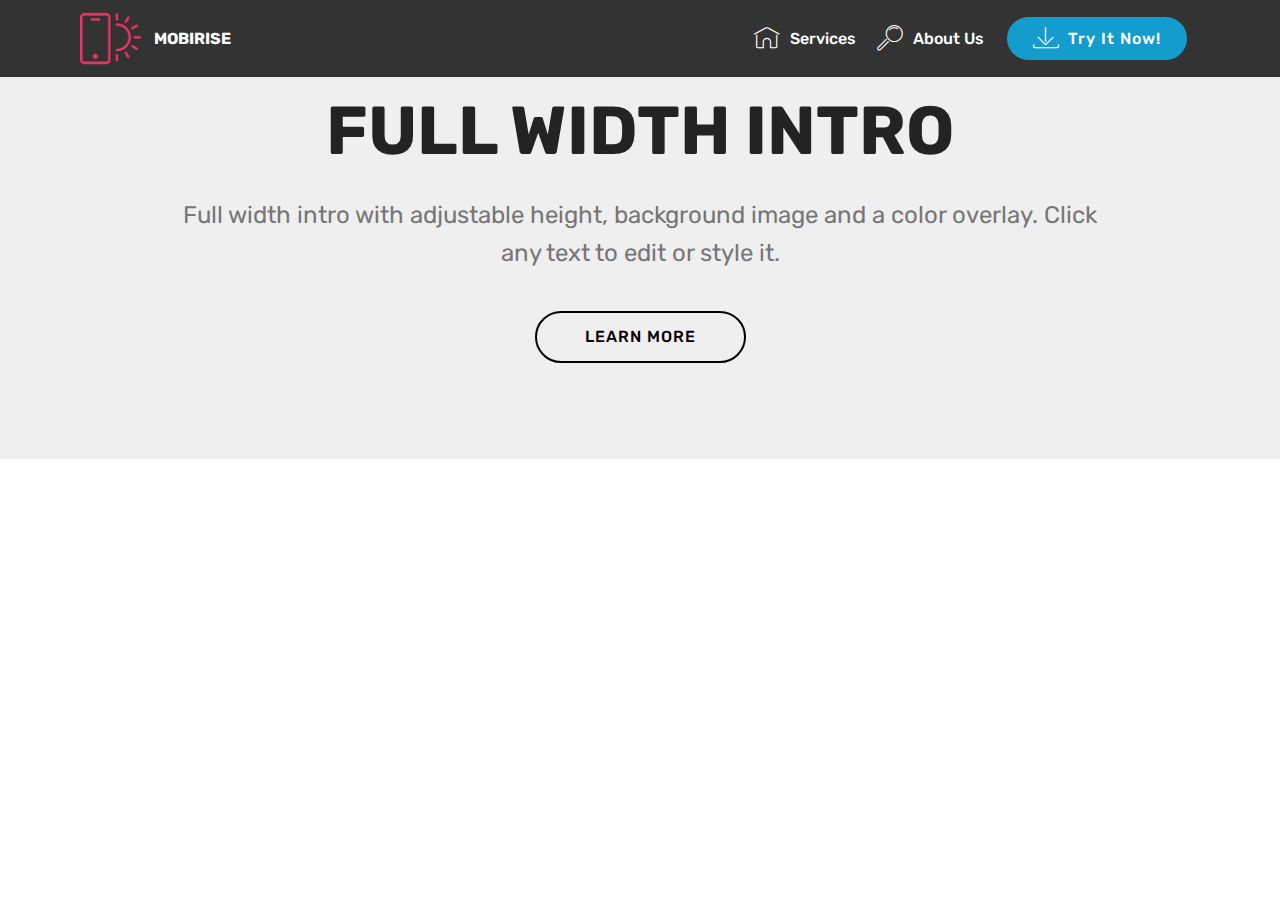
==== page1.html @ 6ab180fe "create github pages" ====
<!DOCTYPE html>
<html  >
<head>
  <!-- Site made with Mobirise Website Builder v4.12.3, https://mobirise.com -->
  <meta charset="UTF-8">
  <meta http-equiv="X-UA-Compatible" content="IE=edge">
  <meta name="generator" content="Mobirise v4.12.3, mobirise.com">
  <meta name="viewport" content="width=device-width, initial-scale=1, minimum-scale=1">
  <link rel="shortcut icon" href="assets/images/logo2.png" type="image/x-icon">
  <meta name="description" content="Website Creator Description">
  
  
  <title>Services</title>
  <link rel="stylesheet" href="assets/web/assets/mobirise-icons/mobirise-icons.css">
  <link rel="stylesheet" href="assets/bootstrap/css/bootstrap.min.css">
  <link rel="stylesheet" href="assets/bootstrap/css/bootstrap-grid.min.css">
  <link rel="stylesheet" href="assets/bootstrap/css/bootstrap-reboot.min.css">
  <link rel="stylesheet" href="assets/tether/tether.min.css">
  <link rel="stylesheet" href="assets/dropdown/css/style.css">
  <link rel="stylesheet" href="assets/theme/css/style.css">
  <link rel="preload" as="style" href="assets/mobirise/css/mbr-additional.css"><link rel="stylesheet" href="assets/mobirise/css/mbr-additional.css" type="text/css">
  
  
  
</head>
<body>
  <section class="menu cid-qTkzRZLJNu" once="menu" id="menu1-3">

    

    <nav class="navbar navbar-expand beta-menu navbar-dropdown align-items-center navbar-fixed-top navbar-toggleable-sm">
        <button class="navbar-toggler navbar-toggler-right" type="button" data-toggle="collapse" data-target="#navbarSupportedContent" aria-controls="navbarSupportedContent" aria-expanded="false" aria-label="Toggle navigation">
            <div class="hamburger">
                <span></span>
                <span></span>
                <span></span>
                <span></span>
            </div>
        </button>
        <div class="menu-logo">
            <div class="navbar-brand">
                <span class="navbar-logo">
                    <a href="https://mobirise.com">
                         <img src="assets/images/logo2.png" alt="Mobirise" style="height: 3.8rem;">
                    </a>
                </span>
                <span class="navbar-caption-wrap"><a class="navbar-caption text-white display-4" href="index.html">
                        MOBIRISE
                    </a></span>
            </div>
        </div>
        <div class="collapse navbar-collapse" id="navbarSupportedContent">
            <ul class="navbar-nav nav-dropdown" data-app-modern-menu="true"><li class="nav-item">
                    <a class="nav-link link text-white display-4" href="page1.html">
                        <span class="mbri-home mbr-iconfont mbr-iconfont-btn"></span>
                        Services
                    </a>
                </li>
                <li class="nav-item">
                    <a class="nav-link link text-white display-4" href="page2.html">
                        <span class="mbri-search mbr-iconfont mbr-iconfont-btn"></span>
                        About Us
                    </a>
                </li></ul>
            <div class="navbar-buttons mbr-section-btn">
                <a class="btn btn-sm btn-primary display-4" href="https://mobirise.com">
                    <span class="mbri-save mbr-iconfont mbr-iconfont-btn "></span>
                    Try It Now!
                </a>
            </div>
        </div>
    </nav>
</section>

<section class="engine"><a href="https://mobirise.info/w">html5 templates</a></section><section class="header1 cid-s0Cuy12RrV" id="header16-5">

    

    

    <div class="container">
        <div class="row justify-content-md-center">
            <div class="col-md-10 align-center">
                <h1 class="mbr-section-title mbr-bold pb-3 mbr-fonts-style display-1">
                    FULL WIDTH INTRO
                </h1>
                
                <p class="mbr-text pb-3 mbr-fonts-style display-5">
                    Full width intro with adjustable height, background image and a color overlay. Click any text to edit or style it.
                </p>
                <div class="mbr-section-btn"><a class="btn btn-md btn-black-outline display-4" href="https://mobirise.co">LEARN MORE</a>
                </div>
            </div>
        </div>
    </div>

</section>


  <script src="assets/web/assets/jquery/jquery.min.js"></script>
  <script src="assets/popper/popper.min.js"></script>
  <script src="assets/bootstrap/js/bootstrap.min.js"></script>
  <script src="assets/tether/tether.min.js"></script>
  <script src="assets/smoothscroll/smooth-scroll.js"></script>
  <script src="assets/dropdown/js/nav-dropdown.js"></script>
  <script src="assets/dropdown/js/navbar-dropdown.js"></script>
  <script src="assets/touchswipe/jquery.touch-swipe.min.js"></script>
  <script src="assets/theme/js/script.js"></script>
  
  
</body>
</html>
---- assets/web/assets/mobirise-icons/mobirise-icons.css ----
@font-face {
  font-family: 'MobiriseIcons';
  src:  url('mobirise-icons.eot?spat4u');
  src:  url('mobirise-icons.eot?spat4u#iefix') format('embedded-opentype'),
    url('mobirise-icons.ttf?spat4u') format('truetype'),
    url('mobirise-icons.woff?spat4u') format('woff'),
    url('mobirise-icons.svg?spat4u#MobiriseIcons') format('svg');
  font-weight: normal;
  font-style: normal;
  font-display: swap;
}

[class^="mbri-"], [class*=" mbri-"] {
  /* use !important to prevent issues with browser extensions that change fonts */
  font-family: MobiriseIcons !important;
  speak: none;
  font-style: normal;
  font-weight: normal;
  font-variant: normal;
  text-transform: none;
  line-height: 1;

  /* Better Font Rendering =========== */
  -webkit-font-smoothing: antialiased;
  -moz-osx-font-smoothing: grayscale;
}

.mbri-add-submenu:before {
  content: "\e900";
}
.mbri-alert:before {
  content: "\e901";
}
.mbri-align-center:before {
  content: "\e902";
}
.mbri-align-justify:before {
  content: "\e903";
}
.mbri-align-left:before {
  content: "\e904";
}
.mbri-align-right:before {
  content: "\e905";
}
.mbri-android:before {
  content: "\e906";
}
.mbri-apple:before {
  content: "\e907";
}
.mbri-arrow-down:before {
  content: "\e908";
}
.mbri-arrow-next:before {
  content: "\e909";
}
.mbri-arrow-prev:before {
  content: "\e90a";
}
.mbri-arrow-up:before {
  content: "\e90b";
}
.mbri-bold:before {
  content: "\e90c";
}
.mbri-bookmark:before {
  content: "\e90d";
}
.mbri-bootstrap:before {
  content: "\e90e";
}
.mbri-briefcase:before {
  content: "\e90f";
}
.mbri-browse:before {
  content: "\e910";
}
.mbri-bulleted-list:before {
  content: "\e911";
}
.mbri-calendar:before {
  content: "\e912";
}
.mbri-camera:before {
  content: "\e913";
}
.mbri-cart-add:before {
  content: "\e914";
}
.mbri-cart-full:before {
  content: "\e915";
}
.mbri-cash:before {
  content: "\e916";
}
.mbri-change-style:before {
  content: "\e917";
}
.mbri-chat:before {
  content: "\e918";
}
.mbri-clock:before {
  content: "\e919";
}
.mbri-close:before {
  content: "\e91a";
}
.mbri-cloud:before {
  content: "\e91b";
}
.mbri-code:before {
  content: "\e91c";
}
.mbri-contact-form:before {
  content: "\e91d";
}
.mbri-credit-card:before {
  content: "\e91e";
}
.mbri-cursor-click:before {
  content: "\e91f";
}
.mbri-cust-feedback:before {
  content: "\e920";
}
.mbri-database:before {
  content: "\e921";
}
.mbri-delivery:before {
  content: "\e922";
}
.mbri-desktop:before {
  content: "\e923";
}
.mbri-devices:before {
  content: "\e924";
}
.mbri-down:before {
  content: "\e925";
}
.mbri-download:before {
  content: "\e989";
}
.mbri-drag-n-drop:before {
  content: "\e927";
}
.mbri-drag-n-drop2:before {
  content: "\e928";
}
.mbri-edit:before {
  content: "\e929";
}
.mbri-edit2:before {
  content: "\e92a";
}
.mbri-error:before {
  content: "\e92b";
}
.mbri-extension:before {
  content: "\e92c";
}
.mbri-features:before {
  content: "\e92d";
}
.mbri-file:before {
  content: "\e92e";
}
.mbri-flag:before {
  content: "\e92f";
}
.mbri-folder:before {
  content: "\e930";
}
.mbri-gift:before {
  content: "\e931";
}
.mbri-github:before {
  content: "\e932";
}
.mbri-globe:before {
  content: "\e933";
}
.mbri-globe-2:before {
  content: "\e934";
}
.mbri-growing-chart:before {
  content: "\e935";
}
.mbri-hearth:before {
  content: "\e936";
}
.mbri-help:before {
  content: "\e937";
}
.mbri-home:before {
  content: "\e938";
}
.mbri-hot-cup:before {
  content: "\e939";
}
.mbri-idea:before {
  content: "\e93a";
}
.mbri-image-gallery:before {
  content: "\e93b";
}
.mbri-image-slider:before {
  content: "\e93c";
}
.mbri-info:before {
  content: "\e93d";
}
.mbri-italic:before {
  content: "\e93e";
}
.mbri-key:before {
  content: "\e93f";
}
.mbri-laptop:before {
  content: "\e940";
}
.mbri-layers:before {
  content: "\e941";
}
.mbri-left-right:before {
  content: "\e942";
}
.mbri-left:before {
  content: "\e943";
}
.mbri-letter:before {
  content: "\e944";
}
.mbri-like:before {
  content: "\e945";
}
.mbri-link:before {
  content: "\e946";
}
.mbri-lock:before {
  content: "\e947";
}
.mbri-login:before {
  content: "\e948";
}
.mbri-logout:before {
  content: "\e949";
}
.mbri-magic-stick:before {
  content: "\e94a";
}
.mbri-map-pin:before {
  content: "\e94b";
}
.mbri-menu:before {
  content: "\e94c";
}
.mbri-mobile:before {
  content: "\e94d";
}
.mbri-mobile2:before {
  content: "\e94e";
}
.mbri-mobirise:before {
  content: "\e94f";
}
.mbri-more-horizontal:before {
  content: "\e950";
}
.mbri-more-vertical:before {
  content: "\e951";
}
.mbri-music:before {
  content: "\e952";
}
.mbri-new-file:before {
  content: "\e953";
}
.mbri-numbered-list:before {
  content: "\e954";
}
.mbri-opened-folder:before {
  content: "\e955";
}
.mbri-pages:before {
  content: "\e956";
}
.mbri-paper-plane:before {
  content: "\e957";
}
.mbri-paperclip:before {
  content: "\e958";
}
.mbri-photo:before {
  content: "\e959";
}
.mbri-photos:before {
  content: "\e95a";
}
.mbri-pin:before {
  content: "\e95b";
}
.mbri-play:before {
  content: "\e95c";
}
.mbri-plus:before {
  content: "\e95d";
}
.mbri-preview:before {
  content: "\e95e";
}
.mbri-print:before {
  content: "\e95f";
}
.mbri-protect:before {
  content: "\e960";
}
.mbri-question:before {
  content: "\e961";
}
.mbri-quote-left:before {
  content: "\e962";
}
.mbri-quote-right:before {
  content: "\e963";
}
.mbri-refresh:before {
  content: "\e964";
}
.mbri-responsive:before {
  content: "\e965";
}
.mbri-right:before {
  content: "\e966";
}
.mbri-rocket:before {
  content: "\e967";
}
.mbri-sad-face:before {
  content: "\e968";
}
.mbri-sale:before {
  content: "\e969";
}
.mbri-save:before {
  content: "\e96a";
}
.mbri-search:before {
  content: "\e96b";
}
.mbri-setting:before {
  content: "\e96c";
}
.mbri-setting2:before {
  content: "\e96d";
}
.mbri-setting3:before {
  content: "\e96e";
}
.mbri-share:before {
  content: "\e96f";
}
.mbri-shopping-bag:before {
  content: "\e970";
}
.mbri-shopping-basket:before {
  content: "\e971";
}
.mbri-shopping-cart:before {
  content: "\e972";
}
.mbri-sites:before {
  content: "\e973";
}
.mbri-smile-face:before {
  content: "\e974";
}
.mbri-speed:before {
  content: "\e975";
}
.mbri-star:before {
  content: "\e976";
}
.mbri-success:before {
  content: "\e977";
}
.mbri-sun:before {
  content: "\e978";
}
.mbri-sun2:before {
  content: "\e979";
}
.mbri-tablet:before {
  content: "\e97a";
}
.mbri-tablet-vertical:before {
  content: "\e97b";
}
.mbri-target:before {
  content: "\e97c";
}
.mbri-timer:before {
  content: "\e97d";
}
.mbri-to-ftp:before {
  content: "\e97e";
}
.mbri-to-local-drive:before {
  content: "\e97f";
}
.mbri-touch-swipe:before {
  content: "\e980";
}
.mbri-touch:before {
  content: "\e981";
}
.mbri-trash:before {
  content: "\e982";
}
.mbri-underline:before {
  content: "\e983";
}
.mbri-unlink:before {
  content: "\e984";
}
.mbri-unlock:before {
  content: "\e985";
}
.mbri-up-down:before {
  content: "\e986";
}
.mbri-up:before {
  content: "\e987";
}
.mbri-update:before {
  content: "\e988";
}
.mbri-upload:before {
 content: "\e926"; 
}
.mbri-user:before {
  content: "\e98a";
}
.mbri-user2:before {
  content: "\e98b";
}
.mbri-users:before {
  content: "\e98c";
}
.mbri-video:before {
  content: "\e98d";
}
.mbri-video-play:before {
  content: "\e98e";
}
.mbri-watch:before {
  content: "\e98f";
}
.mbri-website-theme:before {
  content: "\e990";
}
.mbri-wifi:before {
  content: "\e991";
}
.mbri-windows:before {
  content: "\e992";
}
.mbri-zoom-out:before {
  content: "\e993";
}
.mbri-redo:before {
  content: "\e994";
}
.mbri-undo:before {
  content: "\e995";
}
---- assets/dropdown/css/style.css ----
.navbar-dropdown {
  left: 0;
  padding: 0;
  position: absolute;
  right: 0;
  top: 0;
  transition: all 0.45s ease;
  z-index: 1030;
  background: #282828; }
  .navbar-dropdown .navbar-logo {
    margin-right: 0.8rem;
    transition: margin 0.3s ease-in-out;
    vertical-align: middle; }
    .navbar-dropdown .navbar-logo img {
      height: 3.125rem;
      transition: all 0.3s ease-in-out; }
    .navbar-dropdown .navbar-logo.mbr-iconfont {
      font-size: 3.125rem;
      line-height: 3.125rem; }
  .navbar-dropdown .navbar-caption {
    font-weight: 700;
    white-space: normal;
    vertical-align: -4px;
    line-height: 3.125rem !important; }
    .navbar-dropdown .navbar-caption, .navbar-dropdown .navbar-caption:hover {
      color: inherit;
      text-decoration: none; }
  .navbar-dropdown .mbr-iconfont + .navbar-caption {
    vertical-align: -1px; }
  .navbar-dropdown.navbar-fixed-top {
    position: fixed; }
  .navbar-dropdown .navbar-brand span {
    vertical-align: -4px; }
  .navbar-dropdown.bg-color.transparent {
    background: none; }
  .navbar-dropdown.navbar-short .navbar-brand {
    padding: 0.625rem 0; }
    .navbar-dropdown.navbar-short .navbar-brand span {
      vertical-align: -1px; }
  .navbar-dropdown.navbar-short .navbar-caption {
    line-height: 2.375rem !important;
    vertical-align: -2px; }
  .navbar-dropdown.navbar-short .navbar-logo {
    margin-right: 0.5rem; }
    .navbar-dropdown.navbar-short .navbar-logo img {
      height: 2.375rem; }
    .navbar-dropdown.navbar-short .navbar-logo.mbr-iconfont {
      font-size: 2.375rem;
      line-height: 2.375rem; }
  .navbar-dropdown.navbar-short .mbr-table-cell {
    height: 3.625rem; }
  .navbar-dropdown .navbar-close {
    left: 0.6875rem;
    position: fixed;
    top: 0.75rem;
    z-index: 1000; }
  .navbar-dropdown .hamburger-icon {
    content: "";
    display: inline-block;
    vertical-align: middle;
    width: 16px;
    -webkit-box-shadow: 0 -6px 0 1px #282828,0 0 0 1px #282828,0 6px 0 1px #282828;
    -moz-box-shadow: 0 -6px 0 1px #282828,0 0 0 1px #282828,0 6px 0 1px #282828;
    box-shadow: 0 -6px 0 1px #282828,0 0 0 1px #282828,0 6px 0 1px #282828; }

.dropdown-menu .dropdown-toggle[data-toggle="dropdown-submenu"]::after {
  border-bottom: 0.35em solid transparent;
  border-left: 0.35em solid;
  border-right: 0;
  border-top: 0.35em solid transparent;
  margin-left: 0.3rem; }

.dropdown-menu .dropdown-item:focus {
  outline: 0; }

.nav-dropdown {
  font-size: 0.75rem;
  font-weight: 500;
  height: auto !important; }
  .nav-dropdown .nav-btn {
    padding-left: 1rem; }
  .nav-dropdown .link {
    margin: .667em 1.667em;
    font-weight: 500;
    padding: 0;
    transition: color .2s ease-in-out; }
    .nav-dropdown .link.dropdown-toggle {
      margin-right: 2.583em; }
      .nav-dropdown .link.dropdown-toggle::after {
        margin-left: .25rem;
        border-top: 0.35em solid;
        border-right: 0.35em solid transparent;
        border-left: 0.35em solid transparent;
        border-bottom: 0; }
      .nav-dropdown .link.dropdown-toggle[aria-expanded="true"] {
        margin: 0;
        padding: 0.667em 3.263em  0.667em 1.667em; }
  .nav-dropdown .link::after,
  .nav-dropdown .dropdown-item::after {
    color: inherit; }
  .nav-dropdown .btn {
    font-size: 0.75rem;
    font-weight: 700;
    letter-spacing: 0;
    margin-bottom: 0;
    padding-left: 1.25rem;
    padding-right: 1.25rem; }
  .nav-dropdown .dropdown-menu {
    border-radius: 0;
    border: 0;
    left: 0;
    margin: 0;
    padding-bottom: 1.25rem;
    padding-top: 1.25rem;
    position: relative; }
  .nav-dropdown .dropdown-submenu {
    margin-left: 0.125rem;
    top: 0; }
  .nav-dropdown .dropdown-item {
    font-weight: 500;
    line-height: 2;
    padding: 0.3846em 4.615em 0.3846em 1.5385em;
    position: relative;
    transition: color .2s ease-in-out, background-color .2s ease-in-out; }
    .nav-dropdown .dropdown-item::after {
      margin-top: -0.3077em;
      position: absolute;
      right: 1.1538em;
      top: 50%; }
    .nav-dropdown .dropdown-item:focus, .nav-dropdown .dropdown-item:hover {
      background: none; }

@media (max-width: 767px) {
  .nav-dropdown.navbar-toggleable-sm {
    bottom: 0;
    display: none;
    left: 0;
    overflow-x: hidden;
    position: fixed;
    top: 0;
    transform: translateX(-100%);
    -ms-transform: translateX(-100%);
    -webkit-transform: translateX(-100%);
    width: 18.75rem;
    z-index: 999; } }
.nav-dropdown.navbar-toggleable-xl {
  bottom: 0;
  display: none;
  left: 0;
  overflow-x: hidden;
  position: fixed;
  top: 0;
  transform: translateX(-100%);
  -ms-transform: translateX(-100%);
  -webkit-transform: translateX(-100%);
  width: 18.75rem;
  z-index: 999; }

.nav-dropdown-sm {
  display: block !important;
  overflow-x: hidden;
  overflow: auto;
  padding-top: 3.875rem; }
  .nav-dropdown-sm::after {
    content: "";
    display: block;
    height: 3rem;
    width: 100%; }
  .nav-dropdown-sm.collapse.in ~ .navbar-close {
    display: block !important; }
  .nav-dropdown-sm.collapsing, .nav-dropdown-sm.collapse.in {
    transform: translateX(0);
    -ms-transform: translateX(0);
    -webkit-transform: translateX(0);
    transition: all 0.25s ease-out;
    -webkit-transition: all 0.25s ease-out;
    background: #282828; }
  .nav-dropdown-sm.collapsing[aria-expanded="false"] {
    transform: translateX(-100%);
    -ms-transform: translateX(-100%);
    -webkit-transform: translateX(-100%); }
  .nav-dropdown-sm .nav-item {
    display: block;
    margin-left: 0 !important;
    padding-left: 0; }
  .nav-dropdown-sm .link,
  .nav-dropdown-sm .dropdown-item {
    border-top: 1px dotted rgba(255, 255, 255, 0.1);
    font-size: 0.8125rem;
    line-height: 1.6;
    margin: 0 !important;
    padding: 0.875rem 2.4rem 0.875rem 1.5625rem !important;
    position: relative;
    white-space: normal; }
    .nav-dropdown-sm .link:focus, .nav-dropdown-sm .link:hover,
    .nav-dropdown-sm .dropdown-item:focus,
    .nav-dropdown-sm .dropdown-item:hover {
      background: rgba(0, 0, 0, 0.2) !important;
      color: #c0a375; }
  .nav-dropdown-sm .nav-btn {
    position: relative;
    padding: 1.5625rem 1.5625rem 0 1.5625rem; }
    .nav-dropdown-sm .nav-btn::before {
      border-top: 1px dotted rgba(255, 255, 255, 0.1);
      content: "";
      left: 0;
      position: absolute;
      top: 0;
      width: 100%; }
    .nav-dropdown-sm .nav-btn + .nav-btn {
      padding-top: 0.625rem; }
      .nav-dropdown-sm .nav-btn + .nav-btn::before {
        display: none; }
  .nav-dropdown-sm .btn {
    padding: 0.625rem 0; }
  .nav-dropdown-sm .dropdown-toggle[data-toggle="dropdown-submenu"]::after {
    margin-left: .25rem;
    border-top: 0.35em solid;
    border-right: 0.35em solid transparent;
    border-left: 0.35em solid transparent;
    border-bottom: 0; }
  .nav-dropdown-sm .dropdown-toggle[data-toggle="dropdown-submenu"][aria-expanded="true"]::after {
    border-top: 0;
    border-right: 0.35em solid transparent;
    border-left: 0.35em solid transparent;
    border-bottom: 0.35em solid; }
  .nav-dropdown-sm .dropdown-menu {
    margin: 0;
    padding: 0;
    position: relative;
    top: 0;
    left: 0;
    width: 100%;
    border: 0;
    float: none;
    border-radius: 0;
    background: none; }
  .nav-dropdown-sm .dropdown-submenu {
    left: 100%;
    margin-left: 0.125rem;
    margin-top: -1.25rem;
    top: 0; }

.navbar-toggleable-sm .nav-dropdown .dropdown-menu {
  position: absolute; }

.navbar-toggleable-sm .nav-dropdown .dropdown-submenu {
  left: 100%;
  margin-left: 0.125rem;
  margin-top: -1.25rem;
  top: 0; }

.navbar-toggleable-sm.opened .nav-dropdown .dropdown-menu {
  position: relative; }

.navbar-toggleable-sm.opened .nav-dropdown .dropdown-submenu {
  left: 0;
  margin-left: 00rem;
  margin-top: 0rem;
  top: 0; }

.is-builder .nav-dropdown.collapsing {
  transition: none !important; }

/*# sourceMappingURL=style.css.map */
---- assets/theme/css/style.css ----
@charset "UTF-8";
/*!
 * Mobirise v4 theme (https://mobirise.com/)
 * Copyright 2017 Mobirise
 */
section {
  background-color: #eeeeee;
}

body {
  font-style: normal;
  line-height: 1.5;
}

section,
.container,
.container-fluid {
  position: relative;
  word-wrap: break-word;
}

a.mbr-iconfont:hover {
  text-decoration: none;
}

.article .lead p,
.article .lead ul,
.article .lead ol,
.article .lead pre,
.article .lead blockquote {
  margin-bottom: 0;
}

ul,
ol,
pre,
blockquote {
  margin-bottom: 2.3125rem;
}

pre {
  background: #f4f4f4;
  padding: 10px 24px;
  white-space: pre-wrap;
}

.inactive {
  -webkit-user-select: none;
  -moz-user-select: none;
  -ms-user-select: none;
  user-select: none;
  pointer-events: none;
  -webkit-user-drag: none;
  user-drag: none;
}

.mbr-section__comments .row {
  justify-content: center;
  -webkit-justify-content: center;
}

a {
  font-style: normal;
  font-weight: 400;
  cursor: pointer;
}
a, a:hover {
  text-decoration: none;
}

figure {
  margin-bottom: 0;
}

body {
  color: #232323;
}

h1,
h2,
h3,
h4,
h5,
h6,
.h1,
.h2,
.h3,
.h4,
.h5,
.h6,
.display-1,
.display-2,
.display-3,
.display-4 {
  line-height: 1;
  word-break: break-word;
  word-wrap: break-word;
}

.mbr-section-title {
  font-style: normal;
  line-height: 1.2;
}

.mbr-section-subtitle {
  line-height: 1.3;
}

.mbr-text {
  font-style: normal;
  line-height: 1.6;
}

b,
strong {
  font-weight: bold;
}

blockquote {
  padding: 10px 0 10px 20px;
  position: relative;
  border-left: 2px solid;
  border-color: #ff3366;
}

input:-webkit-autofill, input:-webkit-autofill:hover, input:-webkit-autofill:focus, input:-webkit-autofill:active {
  transition-delay: 9999s;
  transition-property: background-color, color;
}

textarea[type=hidden] {
  display: none;
}

body {
  position: relative;
}

section {
  background-position: 50% 50%;
  background-repeat: no-repeat;
  background-size: cover;
}
section .mbr-background-video,
section .mbr-background-video-preview {
  position: absolute;
  bottom: 0;
  left: 0;
  right: 0;
  top: 0;
}

.hidden {
  visibility: hidden;
}

.mbr-z-index20 {
  z-index: 20;
}

/*! Base colors */
.mbr-white {
  color: #ffffff;
}

.mbr-black {
  color: #000000;
}

.mbr-bg-white {
  background-color: #ffffff;
}

.mbr-bg-black {
  background-color: #000000;
}

/*! Text-aligns */
.align-left {
  text-align: left;
}

.align-center {
  text-align: center;
}

.align-right {
  text-align: right;
}

@media (max-width: 767px) {
  .align-left,
.align-center,
.align-right,
.mbr-section-btn,
.mbr-section-title {
    text-align: center;
  }
}
/*! Font-weight  */
.mbr-light {
  font-weight: 300;
}

.mbr-regular {
  font-weight: 400;
}

.mbr-semibold {
  font-weight: 500;
}

.mbr-bold {
  font-weight: 700;
}

/*! Media  */
.media-size-item {
  -webkit-flex: 1 1 auto;
  -moz-flex: 1 1 auto;
  -ms-flex: 1 1 auto;
  -o-flex: 1 1 auto;
  flex: 1 1 auto;
}

.media-content {
  -webkit-flex-basis: 100%;
  flex-basis: 100%;
}

.media-container-row {
  display: -ms-flexbox;
  display: -webkit-flex;
  display: flex;
  -webkit-flex-direction: row;
  -ms-flex-direction: row;
  flex-direction: row;
  -webkit-flex-wrap: wrap;
  -ms-flex-wrap: wrap;
  flex-wrap: wrap;
  -webkit-justify-content: center;
  -ms-flex-pack: center;
  justify-content: center;
  -webkit-align-content: center;
  -ms-flex-line-pack: center;
  align-content: center;
  -webkit-align-items: start;
  -ms-flex-align: start;
  align-items: start;
}
.media-container-row .media-size-item {
  width: 400px;
}

.media-container-column {
  display: -ms-flexbox;
  display: -webkit-flex;
  display: flex;
  -webkit-flex-direction: column;
  -ms-flex-direction: column;
  flex-direction: column;
  -webkit-flex-wrap: wrap;
  -ms-flex-wrap: wrap;
  flex-wrap: wrap;
  -webkit-justify-content: center;
  -ms-flex-pack: center;
  justify-content: center;
  -webkit-align-content: center;
  -ms-flex-line-pack: center;
  align-content: center;
  -webkit-align-items: stretch;
  -ms-flex-align: stretch;
  align-items: stretch;
}
.media-container-column > * {
  width: 100%;
}

@media (min-width: 992px) {
  .media-container-row {
    -webkit-flex-wrap: nowrap;
    -ms-flex-wrap: nowrap;
    flex-wrap: nowrap;
  }
}
figure {
  overflow: hidden;
}

figure[mbr-media-size] {
  transition: width 0.1s;
}

.mbr-figure img,
.mbr-figure iframe {
  display: block;
  width: 100%;
}

.card {
  background-color: transparent;
  border: none;
}

.card-box {
  width: 100%;
}

.card-img {
  text-align: center;
  flex-shrink: 0;
  -webkit-flex-shrink: 0;
}

.media {
  max-width: 100%;
  margin: 0 auto;
}

.mbr-figure {
  -ms-flex-item-align: center;
  -ms-grid-row-align: center;
  -webkit-align-self: center;
  align-self: center;
}

.media-container > div {
  max-width: 100%;
}

.mbr-figure img,
.card-img img {
  width: 100%;
}

@media (max-width: 991px) {
  .media-size-item {
    width: auto !important;
  }

  .media {
    width: auto;
  }

  .mbr-figure {
    width: 100% !important;
  }
}
/*! Buttons */
.btn {
  font-weight: 500;
  border-width: 2px;
  font-style: normal;
  letter-spacing: 1px;
  margin: 0.4rem 0.8rem;
  white-space: normal;
  -webkit-transition: all 0.3s ease-in-out;
  -moz-transition: all 0.3s ease-in-out;
  transition: all 0.3s ease-in-out;
  display: inline-flex;
  align-items: center;
  justify-content: center;
  word-break: break-word;
  -webkit-align-items: center;
  -webkit-justify-content: center;
  display: -webkit-inline-flex;
}

.btn-sm {
  font-weight: 500;
  letter-spacing: 1px;
  -webkit-transition: all 0.3s ease-in-out;
  -moz-transition: all 0.3s ease-in-out;
  transition: all 0.3s ease-in-out;
}

.btn-md {
  font-weight: 500;
  letter-spacing: 1px;
  margin: 0.4rem 0.8rem !important;
  -webkit-transition: all 0.3s ease-in-out;
  -moz-transition: all 0.3s ease-in-out;
  transition: all 0.3s ease-in-out;
}

.btn-lg {
  font-weight: 500;
  letter-spacing: 1px;
  margin: 0.4rem 0.8rem !important;
  -webkit-transition: all 0.3s ease-in-out;
  -moz-transition: all 0.3s ease-in-out;
  transition: all 0.3s ease-in-out;
}

.mbr-section-btn {
  margin-left: -0.25rem;
  margin-right: -0.25rem;
  font-size: 0;
}

nav .mbr-section-btn {
  margin-left: 0rem;
  margin-right: 0rem;
}

.btn-form {
  border-radius: 0;
}
.btn-form:hover {
  cursor: pointer;
}

/*! Btn icon margin */
.btn .mbr-iconfont,
.btn.btn-sm .mbr-iconfont {
  cursor: pointer;
  margin-right: 0.5rem;
}

.btn.btn-md .mbr-iconfont,
.btn.btn-md .mbr-iconfont {
  margin-right: 0.8rem;
}

.mbr-regular {
  font-weight: 400;
}

.mbr-semibold {
  font-weight: 500;
}

.mbr-bold {
  font-weight: 700;
}

[type=submit] {
  -webkit-appearance: none;
}

/*! Full-screen */
.mbr-fullscreen .mbr-overlay {
  min-height: 100vh;
}

.mbr-fullscreen {
  display: flex;
  display: -webkit-flex;
  display: -moz-flex;
  display: -ms-flex;
  display: -o-flex;
  align-items: center;
  -webkit-align-items: center;
  min-height: 100vh;
  padding-top: 3rem;
  padding-bottom: 3rem;
}

/*! Map */
.map {
  height: 25rem;
  position: relative;
}
.map iframe {
  width: 100%;
  height: 100%;
}

.mbr-overlay {
  background-color: #000;
  bottom: 0;
  left: 0;
  opacity: 0.5;
  position: absolute;
  right: 0;
  top: 0;
  z-index: 0;
  pointer-events: none;
}

/* Form */
blockquote {
  font-style: italic;
  padding: 10px 0 10px 20px;
  font-size: 1.09rem;
  position: relative;
  border-width: 3px;
}

.form-control {
  background-color: #f5f5f5;
  box-shadow: none;
  color: #565656;
  line-height: 1.43;
  min-height: 3.5em;
  padding: 1.07em 0.5em;
}
.form-control, .form-control:focus {
  border: 1px solid #e8e8e8;
}
.form-active .form-control:invalid {
  border-color: red;
}

.form-control-label {
  position: relative;
  cursor: pointer;
  margin-bottom: 0.357em;
  padding: 0;
}

.alert {
  color: #ffffff;
  border-radius: 0;
  border: 0;
  font-size: 0.875rem;
  line-height: 1.5;
  margin-bottom: 1.875rem;
  padding: 1.25rem;
  position: relative;
}
.alert.alert-form::after {
  background-color: inherit;
  bottom: -7px;
  content: "";
  display: block;
  height: 14px;
  left: 50%;
  margin-left: -7px;
  position: absolute;
  transform: rotate(45deg);
  width: 14px;
  -webkit-transform: rotate(45deg);
}

.form-asterisk {
  font-family: initial;
  position: absolute;
  top: -2px;
  font-weight: normal;
}

/*! Scroll to top arrow */
#scrollToTop a i:before {
  content: "";
  position: absolute;
  height: 40%;
  top: 25%;
  background: #fff;
  width: 2px;
  left: calc(50% - 1px);
}
#scrollToTop a i:after {
  content: "";
  position: absolute;
  display: block;
  border-top: 2px solid #fff;
  border-right: 2px solid #fff;
  width: 40%;
  height: 40%;
  left: 30%;
  bottom: 30%;
  transform: rotate(135deg);
  -webkit-transform: rotate(135deg);
}

.mbr-arrow-up {
  bottom: 25px;
  right: 90px;
  position: fixed;
  text-align: right;
  z-index: 5000;
  color: #ffffff;
  font-size: 32px;
  transform: rotate(180deg);
  -webkit-transform: rotate(180deg);
}

.mbr-arrow-up a {
  background: rgba(0, 0, 0, 0.2);
  border-radius: 3px;
  color: #fff;
  display: inline-block;
  height: 60px;
  width: 60px;
  outline-style: none !important;
  position: relative;
  text-decoration: none;
  transition: all 0.3s ease-in-out;
  cursor: pointer;
  text-align: center;
}
.mbr-arrow-up a:hover {
  background-color: rgba(0, 0, 0, 0.4);
}
.mbr-arrow-up a i {
  line-height: 60px;
}

.mbr-arrow-up-icon {
  display: block;
  color: #fff;
}

.mbr-arrow-up-icon::before {
  content: "›";
  display: inline-block;
  font-family: serif;
  font-size: 32px;
  line-height: 1;
  font-style: normal;
  position: relative;
  top: 6px;
  left: -4px;
  -webkit-transform: rotate(-90deg);
  transform: rotate(-90deg);
}

/*! Arrow Down */
.mbr-arrow {
  position: absolute;
  bottom: 45px;
  left: 50%;
  width: 60px;
  height: 60px;
  cursor: pointer;
  background-color: rgba(80, 80, 80, 0.5);
  border-radius: 50%;
  -webkit-transform: translateX(-50%);
  transform: translateX(-50%);
}
.mbr-arrow > a {
  display: inline-block;
  text-decoration: none;
  outline-style: none;
  -webkit-animation: arrowdown 1.7s ease-in-out infinite;
  animation: arrowdown 1.7s ease-in-out infinite;
}
.mbr-arrow > a > i {
  position: absolute;
  top: -2px;
  left: 15px;
  font-size: 2rem;
}

@keyframes arrowdown {
  0% {
    transform: translateY(0px);
    -webkit-transform: translateY(0px);
  }
  50% {
    transform: translateY(-5px);
    -webkit-transform: translateY(-5px);
  }
  100% {
    transform: translateY(0px);
    -webkit-transform: translateY(0px);
  }
}
@-webkit-keyframes arrowdown {
  0% {
    transform: translateY(0px);
    -webkit-transform: translateY(0px);
  }
  50% {
    transform: translateY(-5px);
    -webkit-transform: translateY(-5px);
  }
  100% {
    transform: translateY(0px);
    -webkit-transform: translateY(0px);
  }
}
@media (max-width: 500px) {
  .mbr-arrow-up {
    left: 50%;
    right: auto;
    transform: translateX(-50%) rotate(180deg);
    -webkit-transform: translateX(-50%) rotate(180deg);
  }
}
/*Gradients animation*/
@keyframes gradient-animation {
  from {
    background-position: 0% 100%;
    animation-timing-function: ease-in-out;
  }
  to {
    background-position: 100% 0%;
    animation-timing-function: ease-in-out;
  }
}
@-webkit-keyframes gradient-animation {
  from {
    background-position: 0% 100%;
    animation-timing-function: ease-in-out;
  }
  to {
    background-position: 100% 0%;
    animation-timing-function: ease-in-out;
  }
}
.bg-gradient {
  background-size: 200% 200%;
  animation: gradient-animation 5s infinite alternate;
  -webkit-animation: gradient-animation 5s infinite alternate;
}

.menu .navbar-brand {
  display: -webkit-flex;
}
.menu .navbar-brand span {
  display: flex;
  display: -webkit-flex;
}
.menu .navbar-brand .navbar-caption-wrap {
  display: -webkit-flex;
}
.menu .navbar-brand .navbar-logo img {
  display: -webkit-flex;
}
@media (min-width: 768px) and (max-width: 1023px) {
  .menu .navbar-toggleable-sm .navbar-nav {
    display: -webkit-box;
    display: -webkit-flex;
    display: -ms-flexbox;
  }
}
@media (max-width: 1023px) {
  .menu .navbar-collapse {
    max-height: 93.5vh;
  }
  .menu .navbar-collapse.show {
    overflow: auto;
  }
}
@media (min-width: 1024px) {
  .menu .navbar-nav.nav-dropdown {
    display: -webkit-flex;
  }
  .menu .navbar-toggleable-sm .navbar-collapse {
    display: -webkit-flex !important;
  }
  .menu .collapsed .navbar-collapse {
    max-height: 93.5vh;
  }
  .menu .collapsed .navbar-collapse.show {
    overflow: auto;
  }
}
@media (max-width: 767px) {
  .menu .navbar-collapse {
    max-height: 80vh;
  }
}

/* Others*/
.note-check a[data-value=Rubik] {
  font-style: normal;
}

.mbr-arrow a {
  color: #ffffff;
}

@media (max-width: 767px) {
  .mbr-arrow {
    display: none;
  }
}
.navbar {
  display: -webkit-flex;
  -webkit-flex-wrap: wrap;
  -webkit-align-items: center;
  -webkit-justify-content: space-between;
}

.navbar-collapse {
  -webkit-flex-basis: 100%;
  -webkit-flex-grow: 1;
  -webkit-align-items: center;
}

.nav-dropdown .link {
  padding: 0.667em 1.667em !important;
  margin: 0 !important;
}

.nav {
  display: -webkit-flex;
  -webkit-flex-wrap: wrap;
}

.row {
  display: -webkit-flex;
  -webkit-flex-wrap: wrap;
}

.justify-content-center {
  -webkit-justify-content: center;
}

.form-inline {
  display: -webkit-flex;
  -webkit-flex-flow: row wrap;
  -webkit-align-items: center;
}

.card-wrapper {
  -webkit-flex: 1;
}

.carousel-control {
  z-index: 10;
  display: -webkit-flex;
  -webkit-align-items: center;
  -webkit-justify-content: center;
}

.carousel-controls {
  display: -webkit-flex;
}

.media {
  display: -webkit-flex;
}

.form-group:focus {
  outline: none;
}

.jq-selectbox__select {
  padding: 1.07em 0.5em;
  position: absolute;
  top: 0;
  left: 0;
  width: 100%;
}

.jq-selectbox__dropdown {
  position: absolute;
  top: 100%;
  left: 0 !important;
  width: 100% !important;
}

.jq-selectbox__trigger-arrow {
  transform: translateY(-50%);
}

.jq-selectbox li {
  padding: 1.07em 0.5em;
}

input[type=range] {
  padding-left: 0 !important;
  padding-right: 0 !important;
}

.modal-dialog,
.modal-content {
  height: 100%;
}

.modal-dialog .carousel-inner {
  height: calc(100vh - 1.75rem);
}
@media (max-width: 575px) {
  .modal-dialog .carousel-inner {
    height: calc(100vh - 1rem);
  }
}

.carousel-item {
  text-align: center;
}

.carousel-item img {
  margin: auto;
}

.navbar-toggler {
  -webkit-align-self: flex-start;
  -ms-flex-item-align: start;
  align-self: flex-start;
  padding: 0.25rem 0.75rem;
  font-size: 1.25rem;
  line-height: 1;
  background: transparent;
  border: 1px solid transparent;
  -webkit-border-radius: 0.25rem;
  border-radius: 0.25rem;
}

.navbar-toggler:focus,
.navbar-toggler:hover {
  text-decoration: none;
}

.navbar-toggler-icon {
  display: inline-block;
  width: 1.5em;
  height: 1.5em;
  vertical-align: middle;
  content: "";
  background: no-repeat center center;
  -webkit-background-size: 100% 100%;
  -o-background-size: 100% 100%;
  background-size: 100% 100%;
}

.navbar-toggler-left {
  position: absolute;
  left: 1rem;
}

.navbar-toggler-right {
  position: absolute;
  right: 1rem;
}

@media (max-width: 575px) {
  .navbar-toggleable .navbar-nav .dropdown-menu {
    position: static;
    float: none;
  }

  .navbar-toggleable > .container {
    padding-right: 0;
    padding-left: 0;
  }
}
@media (min-width: 576px) {
  .navbar-toggleable {
    -webkit-box-orient: horizontal;
    -webkit-box-direction: normal;
    -webkit-flex-direction: row;
    -ms-flex-direction: row;
    flex-direction: row;
    -webkit-flex-wrap: nowrap;
    -ms-flex-wrap: nowrap;
    flex-wrap: nowrap;
    -webkit-box-align: center;
    -webkit-align-items: center;
    -ms-flex-align: center;
    align-items: center;
  }

  .navbar-toggleable .navbar-nav {
    -webkit-box-orient: horizontal;
    -webkit-box-direction: normal;
    -webkit-flex-direction: row;
    -ms-flex-direction: row;
    flex-direction: row;
  }

  .navbar-toggleable .navbar-nav .nav-link {
    padding-right: 0.5rem;
    padding-left: 0.5rem;
  }

  .navbar-toggleable > .container {
    display: -webkit-box;
    display: -webkit-flex;
    display: -ms-flexbox;
    display: flex;
    -webkit-flex-wrap: nowrap;
    -ms-flex-wrap: nowrap;
    flex-wrap: nowrap;
    -webkit-box-align: center;
    -webkit-align-items: center;
    -ms-flex-align: center;
    align-items: center;
  }

  .navbar-toggleable .navbar-collapse {
    display: -webkit-box !important;
    display: -webkit-flex !important;
    display: -ms-flexbox !important;
    display: flex !important;
    width: 100%;
  }

  .navbar-toggleable .navbar-toggler {
    display: none;
  }
}
@media (max-width: 767px) {
  .navbar-toggleable-sm .navbar-nav .dropdown-menu {
    position: static;
    float: none;
  }

  .navbar-toggleable-sm > .container {
    padding-right: 0;
    padding-left: 0;
  }
}
@media (min-width: 768px) {
  .navbar-toggleable-sm {
    -webkit-box-orient: horizontal;
    -webkit-box-direction: normal;
    -webkit-flex-direction: row;
    -ms-flex-direction: row;
    flex-direction: row;
    -webkit-flex-wrap: nowrap;
    -ms-flex-wrap: nowrap;
    flex-wrap: nowrap;
    -webkit-box-align: center;
    -webkit-align-items: center;
    -ms-flex-align: center;
    align-items: center;
  }

  .navbar-toggleable-sm .navbar-nav {
    -webkit-box-orient: horizontal;
    -webkit-box-direction: normal;
    -webkit-flex-direction: row;
    -ms-flex-direction: row;
    flex-direction: row;
  }

  .navbar-toggleable-sm .navbar-nav .nav-link {
    padding-right: 0.5rem;
    padding-left: 0.5rem;
  }

  .navbar-toggleable-sm > .container {
    display: -webkit-box;
    display: -webkit-flex;
    display: -ms-flexbox;
    display: flex;
    -webkit-flex-wrap: nowrap;
    -ms-flex-wrap: nowrap;
    flex-wrap: nowrap;
    -webkit-box-align: center;
    -webkit-align-items: center;
    -ms-flex-align: center;
    align-items: center;
  }

  .navbar-toggleable-sm .navbar-collapse {
    display: none;
    width: 100%;
  }

  .navbar-toggleable-sm .navbar-toggler {
    display: none;
  }
}
@media (max-width: 1023px) {
  .navbar-toggleable-md .navbar-nav .dropdown-menu {
    position: static;
    float: none;
  }

  .navbar-toggleable-md > .container {
    padding-right: 0;
    padding-left: 0;
  }
}
@media (min-width: 1024px) {
  .navbar-toggleable-md {
    -webkit-box-orient: horizontal;
    -webkit-box-direction: normal;
    -webkit-flex-direction: row;
    -ms-flex-direction: row;
    flex-direction: row;
    -webkit-flex-wrap: nowrap;
    -ms-flex-wrap: nowrap;
    flex-wrap: nowrap;
    -webkit-box-align: center;
    -webkit-align-items: center;
    -ms-flex-align: center;
    align-items: center;
  }

  .navbar-toggleable-md .navbar-nav {
    -webkit-box-orient: horizontal;
    -webkit-box-direction: normal;
    -webkit-flex-direction: row;
    -ms-flex-direction: row;
    flex-direction: row;
  }

  .navbar-toggleable-md .navbar-nav .nav-link {
    padding-right: 0.5rem;
    padding-left: 0.5rem;
  }

  .navbar-toggleable-md > .container {
    display: -webkit-box;
    display: -webkit-flex;
    display: -ms-flexbox;
    display: flex;
    -webkit-flex-wrap: nowrap;
    -ms-flex-wrap: nowrap;
    flex-wrap: nowrap;
    -webkit-box-align: center;
    -webkit-align-items: center;
    -ms-flex-align: center;
    align-items: center;
  }

  .navbar-toggleable-md .navbar-collapse {
    display: -webkit-box !important;
    display: -webkit-flex !important;
    display: -ms-flexbox !important;
    display: flex !important;
    width: 100%;
  }

  .navbar-toggleable-md .navbar-toggler {
    display: none;
  }
}
@media (max-width: 1199px) {
  .navbar-toggleable-lg .navbar-nav .dropdown-menu {
    position: static;
    float: none;
  }

  .navbar-toggleable-lg > .container {
    padding-right: 0;
    padding-left: 0;
  }
}
@media (min-width: 1200px) {
  .navbar-toggleable-lg {
    -webkit-box-orient: horizontal;
    -webkit-box-direction: normal;
    -webkit-flex-direction: row;
    -ms-flex-direction: row;
    flex-direction: row;
    -webkit-flex-wrap: nowrap;
    -ms-flex-wrap: nowrap;
    flex-wrap: nowrap;
    -webkit-box-align: center;
    -webkit-align-items: center;
    -ms-flex-align: center;
    align-items: center;
  }

  .navbar-toggleable-lg .navbar-nav {
    -webkit-box-orient: horizontal;
    -webkit-box-direction: normal;
    -webkit-flex-direction: row;
    -ms-flex-direction: row;
    flex-direction: row;
  }

  .navbar-toggleable-lg .navbar-nav .nav-link {
    padding-right: 0.5rem;
    padding-left: 0.5rem;
  }

  .navbar-toggleable-lg > .container {
    display: -webkit-box;
    display: -webkit-flex;
    display: -ms-flexbox;
    display: flex;
    -webkit-flex-wrap: nowrap;
    -ms-flex-wrap: nowrap;
    flex-wrap: nowrap;
    -webkit-box-align: center;
    -webkit-align-items: center;
    -ms-flex-align: center;
    align-items: center;
  }

  .navbar-toggleable-lg .navbar-collapse {
    display: -webkit-box !important;
    display: -webkit-flex !important;
    display: -ms-flexbox !important;
    display: flex !important;
    width: 100%;
  }

  .navbar-toggleable-lg .navbar-toggler {
    display: none;
  }
}
.navbar-toggleable-xl {
  -webkit-box-orient: horizontal;
  -webkit-box-direction: normal;
  -webkit-flex-direction: row;
  -ms-flex-direction: row;
  flex-direction: row;
  -webkit-flex-wrap: nowrap;
  -ms-flex-wrap: nowrap;
  flex-wrap: nowrap;
  -webkit-box-align: center;
  -webkit-align-items: center;
  -ms-flex-align: center;
  align-items: center;
}

.navbar-toggleable-xl .navbar-nav .dropdown-menu {
  position: static;
  float: none;
}

.navbar-toggleable-xl > .container {
  padding-right: 0;
  padding-left: 0;
}

.navbar-toggleable-xl .navbar-nav {
  -webkit-box-orient: horizontal;
  -webkit-box-direction: normal;
  -webkit-flex-direction: row;
  -ms-flex-direction: row;
  flex-direction: row;
}

.navbar-toggleable-xl .navbar-nav .nav-link {
  padding-right: 0.5rem;
  padding-left: 0.5rem;
}

.navbar-toggleable-xl > .container {
  display: -webkit-box;
  display: -webkit-flex;
  display: -ms-flexbox;
  display: flex;
  -webkit-flex-wrap: nowrap;
  -ms-flex-wrap: nowrap;
  flex-wrap: nowrap;
  -webkit-box-align: center;
  -webkit-align-items: center;
  -ms-flex-align: center;
  align-items: center;
}

.navbar-toggleable-xl .navbar-collapse {
  display: -webkit-box !important;
  display: -webkit-flex !important;
  display: -ms-flexbox !important;
  display: flex !important;
  width: 100%;
}

.navbar-toggleable-xl .navbar-toggler {
  display: none;
}

.card-img {
  width: auto;
}

.menu .navbar.collapsed:not(.beta-menu) {
  flex-direction: column;
  -webkit-flex-direction: column;
}

.carousel-item.active,
.carousel-item-next,
.carousel-item-prev {
  display: -webkit-box;
  display: -webkit-flex;
  display: -ms-flexbox;
  display: flex;
}

.note-air-layout .dropup .dropdown-menu,
.note-air-layout .navbar-fixed-bottom .dropdown .dropdown-menu {
  bottom: initial !important;
}

html,
body {
  height: auto;
  min-height: 100vh;
}

.dropup .dropdown-toggle::after {
  display: none;
}.engine {
	position: absolute;
	text-indent: -2400px;
	text-align: center;
	padding: 0;
	top: 0;
	left: -2400px;
}
---- assets/mobirise/css/mbr-additional.css ----
@import url(https://fonts.googleapis.com/css?family=Rubik:300,300i,400,400i,500,500i,700,700i,900,900i&display=swap);





body {
  font-family: Rubik;
}
.display-1 {
  font-family: 'Rubik', sans-serif;
  font-size: 4.25rem;
  font-display: swap;
}
.display-1 > .mbr-iconfont {
  font-size: 6.8rem;
}
.display-2 {
  font-family: 'Rubik', sans-serif;
  font-size: 3rem;
  font-display: swap;
}
.display-2 > .mbr-iconfont {
  font-size: 4.8rem;
}
.display-4 {
  font-family: 'Rubik', sans-serif;
  font-size: 1rem;
  font-display: swap;
}
.display-4 > .mbr-iconfont {
  font-size: 1.6rem;
}
.display-5 {
  font-family: 'Rubik', sans-serif;
  font-size: 1.5rem;
  font-display: swap;
}
.display-5 > .mbr-iconfont {
  font-size: 2.4rem;
}
.display-7 {
  font-family: 'Rubik', sans-serif;
  font-size: 1rem;
  font-display: swap;
}
.display-7 > .mbr-iconfont {
  font-size: 1.6rem;
}
/* ---- Fluid typography for mobile devices ---- */
/* 1.4 - font scale ratio ( bootstrap == 1.42857 ) */
/* 100vw - current viewport width */
/* (48 - 20)  48 == 48rem == 768px, 20 == 20rem == 320px(minimal supported viewport) */
/* 0.65 - min scale variable, may vary */
@media (max-width: 768px) {
  .display-1 {
    font-size: 3.4rem;
    font-size: calc( 2.1374999999999997rem + (4.25 - 2.1374999999999997) * ((100vw - 20rem) / (48 - 20)));
    line-height: calc( 1.4 * (2.1374999999999997rem + (4.25 - 2.1374999999999997) * ((100vw - 20rem) / (48 - 20))));
  }
  .display-2 {
    font-size: 2.4rem;
    font-size: calc( 1.7rem + (3 - 1.7) * ((100vw - 20rem) / (48 - 20)));
    line-height: calc( 1.4 * (1.7rem + (3 - 1.7) * ((100vw - 20rem) / (48 - 20))));
  }
  .display-4 {
    font-size: 0.8rem;
    font-size: calc( 1rem + (1 - 1) * ((100vw - 20rem) / (48 - 20)));
    line-height: calc( 1.4 * (1rem + (1 - 1) * ((100vw - 20rem) / (48 - 20))));
  }
  .display-5 {
    font-size: 1.2rem;
    font-size: calc( 1.175rem + (1.5 - 1.175) * ((100vw - 20rem) / (48 - 20)));
    line-height: calc( 1.4 * (1.175rem + (1.5 - 1.175) * ((100vw - 20rem) / (48 - 20))));
  }
}
/* Buttons */
.btn {
  padding: 1rem 3rem;
  border-radius: 3px;
}
.btn-sm {
  padding: 0.6rem 1.5rem;
  border-radius: 3px;
}
.btn-md {
  padding: 1rem 3rem;
  border-radius: 3px;
}
.btn-lg {
  padding: 1.2rem 3.2rem;
  border-radius: 3px;
}
.bg-primary {
  background-color: #149dcc !important;
}
.bg-success {
  background-color: #f7ed4a !important;
}
.bg-info {
  background-color: #82786e !important;
}
.bg-warning {
  background-color: #879a9f !important;
}
.bg-danger {
  background-color: #b1a374 !important;
}
.btn-primary,
.btn-primary:active {
  background-color: #149dcc !important;
  border-color: #149dcc !important;
  color: #ffffff !important;
}
.btn-primary:hover,
.btn-primary:focus,
.btn-primary.focus,
.btn-primary.active {
  color: #ffffff !important;
  background-color: #0d6786 !important;
  border-color: #0d6786 !important;
}
.btn-primary.disabled,
.btn-primary:disabled {
  color: #ffffff !important;
  background-color: #0d6786 !important;
  border-color: #0d6786 !important;
}
.btn-secondary,
.btn-secondary:active {
  background-color: #ff3366 !important;
  border-color: #ff3366 !important;
  color: #ffffff !important;
}
.btn-secondary:hover,
.btn-secondary:focus,
.btn-secondary.focus,
.btn-secondary.active {
  color: #ffffff !important;
  background-color: #e50039 !important;
  border-color: #e50039 !important;
}
.btn-secondary.disabled,
.btn-secondary:disabled {
  color: #ffffff !important;
  background-color: #e50039 !important;
  border-color: #e50039 !important;
}
.btn-info,
.btn-info:active {
  background-color: #82786e !important;
  border-color: #82786e !important;
  color: #ffffff !important;
}
.btn-info:hover,
.btn-info:focus,
.btn-info.focus,
.btn-info.active {
  color: #ffffff !important;
  background-color: #59524b !important;
  border-color: #59524b !important;
}
.btn-info.disabled,
.btn-info:disabled {
  color: #ffffff !important;
  background-color: #59524b !important;
  border-color: #59524b !important;
}
.btn-success,
.btn-success:active {
  background-color: #f7ed4a !important;
  border-color: #f7ed4a !important;
  color: #3f3c03 !important;
}
.btn-success:hover,
.btn-success:focus,
.btn-success.focus,
.btn-success.active {
  color: #3f3c03 !important;
  background-color: #eadd0a !important;
  border-color: #eadd0a !important;
}
.btn-success.disabled,
.btn-success:disabled {
  color: #3f3c03 !important;
  background-color: #eadd0a !important;
  border-color: #eadd0a !important;
}
.btn-warning,
.btn-warning:active {
  background-color: #879a9f !important;
  border-color: #879a9f !important;
  color: #ffffff !important;
}
.btn-warning:hover,
.btn-warning:focus,
.btn-warning.focus,
.btn-warning.active {
  color: #ffffff !important;
  background-color: #617479 !important;
  border-color: #617479 !important;
}
.btn-warning.disabled,
.btn-warning:disabled {
  color: #ffffff !important;
  background-color: #617479 !important;
  border-color: #617479 !important;
}
.btn-danger,
.btn-danger:active {
  background-color: #b1a374 !important;
  border-color: #b1a374 !important;
  color: #ffffff !important;
}
.btn-danger:hover,
.btn-danger:focus,
.btn-danger.focus,
.btn-danger.active {
  color: #ffffff !important;
  background-color: #8b7d4e !important;
  border-color: #8b7d4e !important;
}
.btn-danger.disabled,
.btn-danger:disabled {
  color: #ffffff !important;
  background-color: #8b7d4e !important;
  border-color: #8b7d4e !important;
}
.btn-white {
  color: #333333 !important;
}
.btn-white,
.btn-white:active {
  background-color: #ffffff !important;
  border-color: #ffffff !important;
  color: #808080 !important;
}
.btn-white:hover,
.btn-white:focus,
.btn-white.focus,
.btn-white.active {
  color: #808080 !important;
  background-color: #d9d9d9 !important;
  border-color: #d9d9d9 !important;
}
.btn-white.disabled,
.btn-white:disabled {
  color: #808080 !important;
  background-color: #d9d9d9 !important;
  border-color: #d9d9d9 !important;
}
.btn-black,
.btn-black:active {
  background-color: #333333 !important;
  border-color: #333333 !important;
  color: #ffffff !important;
}
.btn-black:hover,
.btn-black:focus,
.btn-black.focus,
.btn-black.active {
  color: #ffffff !important;
  background-color: #0d0d0d !important;
  border-color: #0d0d0d !important;
}
.btn-black.disabled,
.btn-black:disabled {
  color: #ffffff !important;
  background-color: #0d0d0d !important;
  border-color: #0d0d0d !important;
}
.btn-primary-outline,
.btn-primary-outline:active {
  background: none;
  border-color: #0b566f;
  color: #0b566f;
}
.btn-primary-outline:hover,
.btn-primary-outline:focus,
.btn-primary-outline.focus,
.btn-primary-outline.active {
  color: #ffffff;
  background-color: #149dcc;
  border-color: #149dcc;
}
.btn-primary-outline.disabled,
.btn-primary-outline:disabled {
  color: #ffffff !important;
  background-color: #149dcc !important;
  border-color: #149dcc !important;
}
.btn-secondary-outline,
.btn-secondary-outline:active {
  background: none;
  border-color: #cc0033;
  color: #cc0033;
}
.btn-secondary-outline:hover,
.btn-secondary-outline:focus,
.btn-secondary-outline.focus,
.btn-secondary-outline.active {
  color: #ffffff;
  background-color: #ff3366;
  border-color: #ff3366;
}
.btn-secondary-outline.disabled,
.btn-secondary-outline:disabled {
  color: #ffffff !important;
  background-color: #ff3366 !important;
  border-color: #ff3366 !important;
}
.btn-info-outline,
.btn-info-outline:active {
  background: none;
  border-color: #4b453f;
  color: #4b453f;
}
.btn-info-outline:hover,
.btn-info-outline:focus,
.btn-info-outline.focus,
.btn-info-outline.active {
  color: #ffffff;
  background-color: #82786e;
  border-color: #82786e;
}
.btn-info-outline.disabled,
.btn-info-outline:disabled {
  color: #ffffff !important;
  background-color: #82786e !important;
  border-color: #82786e !important;
}
.btn-success-outline,
.btn-success-outline:active {
  background: none;
  border-color: #d2c609;
  color: #d2c609;
}
.btn-success-outline:hover,
.btn-success-outline:focus,
.btn-success-outline.focus,
.btn-success-outline.active {
  color: #3f3c03;
  background-color: #f7ed4a;
  border-color: #f7ed4a;
}
.btn-success-outline.disabled,
.btn-success-outline:disabled {
  color: #3f3c03 !important;
  background-color: #f7ed4a !important;
  border-color: #f7ed4a !important;
}
.btn-warning-outline,
.btn-warning-outline:active {
  background: none;
  border-color: #55666b;
  color: #55666b;
}
.btn-warning-outline:hover,
.btn-warning-outline:focus,
.btn-warning-outline.focus,
.btn-warning-outline.active {
  color: #ffffff;
  background-color: #879a9f;
  border-color: #879a9f;
}
.btn-warning-outline.disabled,
.btn-warning-outline:disabled {
  color: #ffffff !important;
  background-color: #879a9f !important;
  border-color: #879a9f !important;
}
.btn-danger-outline,
.btn-danger-outline:active {
  background: none;
  border-color: #7a6e45;
  color: #7a6e45;
}
.btn-danger-outline:hover,
.btn-danger-outline:focus,
.btn-danger-outline.focus,
.btn-danger-outline.active {
  color: #ffffff;
  background-color: #b1a374;
  border-color: #b1a374;
}
.btn-danger-outline.disabled,
.btn-danger-outline:disabled {
  color: #ffffff !important;
  background-color: #b1a374 !important;
  border-color: #b1a374 !important;
}
.btn-black-outline,
.btn-black-outline:active {
  background: none;
  border-color: #000000;
  color: #000000;
}
.btn-black-outline:hover,
.btn-black-outline:focus,
.btn-black-outline.focus,
.btn-black-outline.active {
  color: #ffffff;
  background-color: #333333;
  border-color: #333333;
}
.btn-black-outline.disabled,
.btn-black-outline:disabled {
  color: #ffffff !important;
  background-color: #333333 !important;
  border-color: #333333 !important;
}
.btn-white-outline,
.btn-white-outline:active,
.btn-white-outline.active {
  background: none;
  border-color: #ffffff;
  color: #ffffff;
}
.btn-white-outline:hover,
.btn-white-outline:focus,
.btn-white-outline.focus {
  color: #333333;
  background-color: #ffffff;
  border-color: #ffffff;
}
.text-primary {
  color: #149dcc !important;
}
.text-secondary {
  color: #ff3366 !important;
}
.text-success {
  color: #f7ed4a !important;
}
.text-info {
  color: #82786e !important;
}
.text-warning {
  color: #879a9f !important;
}
.text-danger {
  color: #b1a374 !important;
}
.text-white {
  color: #ffffff !important;
}
.text-black {
  color: #000000 !important;
}
a.text-primary:hover,
a.text-primary:focus {
  color: #0b566f !important;
}
a.text-secondary:hover,
a.text-secondary:focus {
  color: #cc0033 !important;
}
a.text-success:hover,
a.text-success:focus {
  color: #d2c609 !important;
}
a.text-info:hover,
a.text-info:focus {
  color: #4b453f !important;
}
a.text-warning:hover,
a.text-warning:focus {
  color: #55666b !important;
}
a.text-danger:hover,
a.text-danger:focus {
  color: #7a6e45 !important;
}
a.text-white:hover,
a.text-white:focus {
  color: #b3b3b3 !important;
}
a.text-black:hover,
a.text-black:focus {
  color: #4d4d4d !important;
}
.alert-success {
  background-color: #70c770;
}
.alert-info {
  background-color: #82786e;
}
.alert-warning {
  background-color: #879a9f;
}
.alert-danger {
  background-color: #b1a374;
}
.mbr-section-btn a.btn:not(.btn-form) {
  border-radius: 100px;
}
.mbr-section-btn a.btn:not(.btn-form):hover,
.mbr-section-btn a.btn:not(.btn-form):focus {
  box-shadow: none !important;
}
.mbr-section-btn a.btn:not(.btn-form):hover,
.mbr-section-btn a.btn:not(.btn-form):focus {
  box-shadow: 0 10px 40px 0 rgba(0, 0, 0, 0.2) !important;
  -webkit-box-shadow: 0 10px 40px 0 rgba(0, 0, 0, 0.2) !important;
}
.mbr-gallery-filter li a {
  border-radius: 100px !important;
}
.mbr-gallery-filter li.active .btn {
  background-color: #149dcc;
  border-color: #149dcc;
  color: #ffffff;
}
.mbr-gallery-filter li.active .btn:focus {
  box-shadow: none;
}
.nav-tabs .nav-link {
  border-radius: 100px !important;
}
a,
a:hover {
  color: #149dcc;
}
.mbr-plan-header.bg-primary .mbr-plan-subtitle,
.mbr-plan-header.bg-primary .mbr-plan-price-desc {
  color: #b4e6f8;
}
.mbr-plan-header.bg-success .mbr-plan-subtitle,
.mbr-plan-header.bg-success .mbr-plan-price-desc {
  color: #ffffff;
}
.mbr-plan-header.bg-info .mbr-plan-subtitle,
.mbr-plan-header.bg-info .mbr-plan-price-desc {
  color: #beb8b2;
}
.mbr-plan-header.bg-warning .mbr-plan-subtitle,
.mbr-plan-header.bg-warning .mbr-plan-price-desc {
  color: #ced6d8;
}
.mbr-plan-header.bg-danger .mbr-plan-subtitle,
.mbr-plan-header.bg-danger .mbr-plan-price-desc {
  color: #dfd9c6;
}
/* Scroll to top button*/
.scrollToTop_wraper {
  display: none;
}
.form-control {
  font-family: 'Rubik', sans-serif;
  font-size: 1rem;
  font-display: swap;
}
.form-control > .mbr-iconfont {
  font-size: 1.6rem;
}
blockquote {
  border-color: #149dcc;
}
/* Forms */
.mbr-form .btn {
  margin: .4rem 0;
}
.mbr-form .input-group-btn a.btn {
  border-radius: 100px !important;
}
.mbr-form .input-group-btn a.btn:hover {
  box-shadow: 0 10px 40px 0 rgba(0, 0, 0, 0.2);
}
.mbr-form .input-group-btn button[type="submit"] {
  border-radius: 100px !important;
  padding: 1rem 3rem;
}
.mbr-form .input-group-btn button[type="submit"]:hover {
  box-shadow: 0 10px 40px 0 rgba(0, 0, 0, 0.2);
}
.form2 .form-control {
  border-top-left-radius: 100px;
  border-bottom-left-radius: 100px;
}
.form2 .input-group-btn a.btn {
  border-top-left-radius: 0 !important;
  border-bottom-left-radius: 0 !important;
}
.form2 .input-group-btn button[type="submit"] {
  border-top-left-radius: 0 !important;
  border-bottom-left-radius: 0 !important;
}
.form3 input[type="email"] {
  border-radius: 100px !important;
}
@media (max-width: 349px) {
  .form2 input[type="email"] {
    border-radius: 100px !important;
  }
  .form2 .input-group-btn a.btn {
    border-radius: 100px !important;
  }
  .form2 .input-group-btn button[type="submit"] {
    border-radius: 100px !important;
  }
}
@media (max-width: 767px) {
  .btn {
    font-size: .75rem !important;
  }
  .btn .mbr-iconfont {
    font-size: 1rem !important;
  }
}
/* Footer */
.mbr-footer-content li::before,
.mbr-footer .mbr-contacts li::before {
  background: #149dcc;
}
.mbr-footer-content li a:hover,
.mbr-footer .mbr-contacts li a:hover {
  color: #149dcc;
}
.footer3 input[type="email"],
.footer4 input[type="email"] {
  border-radius: 100px !important;
}
.footer3 .input-group-btn a.btn,
.footer4 .input-group-btn a.btn {
  border-radius: 100px !important;
}
.footer3 .input-group-btn button[type="submit"],
.footer4 .input-group-btn button[type="submit"] {
  border-radius: 100px !important;
}
/* Headers*/
.header13 .form-inline input[type="email"],
.header14 .form-inline input[type="email"] {
  border-radius: 100px;
}
.header13 .form-inline input[type="text"],
.header14 .form-inline input[type="text"] {
  border-radius: 100px;
}
.header13 .form-inline input[type="tel"],
.header14 .form-inline input[type="tel"] {
  border-radius: 100px;
}
.header13 .form-inline a.btn,
.header14 .form-inline a.btn {
  border-radius: 100px;
}
.header13 .form-inline button,
.header14 .form-inline button {
  border-radius: 100px !important;
}
@media screen and (-ms-high-contrast: active), (-ms-high-contrast: none) {
  .card-wrapper {
    flex: auto !important;
  }
}
.jq-selectbox li:hover,
.jq-selectbox li.selected {
  background-color: #149dcc;
  color: #ffffff;
}
.jq-selectbox .jq-selectbox__trigger-arrow,
.jq-number__spin.minus:after,
.jq-number__spin.plus:after {
  transition: 0.4s;
  border-top-color: currentColor;
  border-bottom-color: currentColor;
}
.jq-selectbox:hover .jq-selectbox__trigger-arrow,
.jq-number__spin.minus:hover:after,
.jq-number__spin.plus:hover:after {
  border-top-color: #149dcc;
  border-bottom-color: #149dcc;
}
.xdsoft_datetimepicker .xdsoft_calendar td.xdsoft_default,
.xdsoft_datetimepicker .xdsoft_calendar td.xdsoft_current,
.xdsoft_datetimepicker .xdsoft_timepicker .xdsoft_time_box > div > div.xdsoft_current {
  color: #ffffff !important;
  background-color: #149dcc !important;
  box-shadow: none !important;
}
.xdsoft_datetimepicker .xdsoft_calendar td:hover,
.xdsoft_datetimepicker .xdsoft_timepicker .xdsoft_time_box > div > div:hover {
  color: #ffffff !important;
  background: #ff3366 !important;
  box-shadow: none !important;
}
.lazy-bg {
  background-image: none !important;
}
.lazy-placeholder:not(section),
.lazy-none {
  display: block;
  position: relative;
  padding-bottom: 56.25%;
}
iframe.lazy-placeholder,
.lazy-placeholder:after {
  content: '';
  position: absolute;
  width: 100px;
  height: 100px;
  background: transparent no-repeat center;
  background-size: contain;
  top: 50%;
  left: 50%;
  transform: translateX(-50%) translateY(-50%);
  background-image: url("data:image/svg+xml;charset=UTF-8,%3csvg width='32' height='32' viewBox='0 0 64 64' xmlns='http://www.w3.org/2000/svg' stroke='%23149dcc' %3e%3cg fill='none' fill-rule='evenodd'%3e%3cg transform='translate(16 16)' stroke-width='2'%3e%3ccircle stroke-opacity='.5' cx='16' cy='16' r='16'/%3e%3cpath d='M32 16c0-9.94-8.06-16-16-16'%3e%3canimateTransform attributeName='transform' type='rotate' from='0 16 16' to='360 16 16' dur='1s' repeatCount='indefinite'/%3e%3c/path%3e%3c/g%3e%3c/g%3e%3c/svg%3e");
}
section.lazy-placeholder:after {
  opacity: 0.3;
}
.cid-qTkzRZLJNu .navbar {
  padding: .5rem 0;
  background: #333333;
  transition: none;
  min-height: 77px;
}
.cid-qTkzRZLJNu .navbar-dropdown.bg-color.transparent.opened {
  background: #333333;
}
.cid-qTkzRZLJNu a {
  font-style: normal;
}
.cid-qTkzRZLJNu .nav-item span {
  padding-right: 0.4em;
  line-height: 0.5em;
  vertical-align: text-bottom;
  position: relative;
  text-decoration: none;
}
.cid-qTkzRZLJNu .nav-item a {
  display: flex;
  align-items: center;
  justify-content: center;
  padding: 0.7rem 0 !important;
  margin: 0rem .65rem !important;
}
.cid-qTkzRZLJNu .nav-item:focus,
.cid-qTkzRZLJNu .nav-link:focus {
  outline: none;
}
.cid-qTkzRZLJNu .btn {
  padding: 0.4rem 1.5rem;
  display: inline-flex;
  align-items: center;
}
.cid-qTkzRZLJNu .btn .mbr-iconfont {
  font-size: 1.6rem;
}
.cid-qTkzRZLJNu .menu-logo {
  margin-right: auto;
}
.cid-qTkzRZLJNu .menu-logo .navbar-brand {
  display: flex;
  margin-left: 5rem;
  padding: 0;
  transition: padding .2s;
  min-height: 3.8rem;
  align-items: center;
}
.cid-qTkzRZLJNu .menu-logo .navbar-brand .navbar-caption-wrap {
  display: -webkit-flex;
  -webkit-align-items: center;
  align-items: center;
  word-break: break-word;
  min-width: 7rem;
  margin: .3rem 0;
}
.cid-qTkzRZLJNu .menu-logo .navbar-brand .navbar-caption-wrap .navbar-caption {
  line-height: 1.2rem !important;
  padding-right: 2rem;
}
.cid-qTkzRZLJNu .menu-logo .navbar-brand .navbar-logo {
  font-size: 4rem;
  transition: font-size 0.25s;
}
.cid-qTkzRZLJNu .menu-logo .navbar-brand .navbar-logo img {
  display: flex;
}
.cid-qTkzRZLJNu .menu-logo .navbar-brand .navbar-logo .mbr-iconfont {
  transition: font-size 0.25s;
}
.cid-qTkzRZLJNu .navbar-toggleable-sm .navbar-collapse {
  justify-content: flex-end;
  -webkit-justify-content: flex-end;
  padding-right: 5rem;
  width: auto;
}
.cid-qTkzRZLJNu .navbar-toggleable-sm .navbar-collapse .navbar-nav {
  flex-wrap: wrap;
  -webkit-flex-wrap: wrap;
  padding-left: 0;
}
.cid-qTkzRZLJNu .navbar-toggleable-sm .navbar-collapse .navbar-nav .nav-item {
  -webkit-align-self: center;
  align-self: center;
}
.cid-qTkzRZLJNu .navbar-toggleable-sm .navbar-collapse .navbar-buttons {
  padding-left: 0;
  padding-bottom: 0;
}
.cid-qTkzRZLJNu .dropdown .dropdown-menu {
  background: #333333;
  display: none;
  position: absolute;
  min-width: 5rem;
  padding-top: 1.4rem;
  padding-bottom: 1.4rem;
  text-align: left;
}
.cid-qTkzRZLJNu .dropdown .dropdown-menu .dropdown-item {
  width: auto;
  padding: 0.235em 1.5385em 0.235em 1.5385em !important;
}
.cid-qTkzRZLJNu .dropdown .dropdown-menu .dropdown-item::after {
  right: 0.5rem;
}
.cid-qTkzRZLJNu .dropdown .dropdown-menu .dropdown-submenu {
  margin: 0;
}
.cid-qTkzRZLJNu .dropdown.open > .dropdown-menu {
  display: block;
}
.cid-qTkzRZLJNu .navbar-toggleable-sm.opened:after {
  position: absolute;
  width: 100vw;
  height: 100vh;
  content: '';
  background-color: rgba(0, 0, 0, 0.1);
  left: 0;
  bottom: 0;
  transform: translateY(100%);
  -webkit-transform: translateY(100%);
  z-index: 1000;
}
.cid-qTkzRZLJNu .navbar.navbar-short {
  min-height: 60px;
  transition: all .2s;
}
.cid-qTkzRZLJNu .navbar.navbar-short .navbar-toggler-right {
  top: 20px;
}
.cid-qTkzRZLJNu .navbar.navbar-short .navbar-logo a {
  font-size: 2.5rem !important;
  line-height: 2.5rem;
  transition: font-size 0.25s;
}
.cid-qTkzRZLJNu .navbar.navbar-short .navbar-logo a .mbr-iconfont {
  font-size: 2.5rem !important;
}
.cid-qTkzRZLJNu .navbar.navbar-short .navbar-logo a img {
  height: 3rem !important;
}
.cid-qTkzRZLJNu .navbar.navbar-short .navbar-brand {
  min-height: 3rem;
}
.cid-qTkzRZLJNu button.navbar-toggler {
  width: 31px;
  height: 18px;
  cursor: pointer;
  transition: all .2s;
  top: 1.5rem;
  right: 1rem;
}
.cid-qTkzRZLJNu button.navbar-toggler:focus {
  outline: none;
}
.cid-qTkzRZLJNu button.navbar-toggler .hamburger span {
  position: absolute;
  right: 0;
  width: 30px;
  height: 2px;
  border-right: 5px;
  background-color: #ffffff;
}
.cid-qTkzRZLJNu button.navbar-toggler .hamburger span:nth-child(1) {
  top: 0;
  transition: all .2s;
}
.cid-qTkzRZLJNu button.navbar-toggler .hamburger span:nth-child(2) {
  top: 8px;
  transition: all .15s;
}
.cid-qTkzRZLJNu button.navbar-toggler .hamburger span:nth-child(3) {
  top: 8px;
  transition: all .15s;
}
.cid-qTkzRZLJNu button.navbar-toggler .hamburger span:nth-child(4) {
  top: 16px;
  transition: all .2s;
}
.cid-qTkzRZLJNu nav.opened .hamburger span:nth-child(1) {
  top: 8px;
  width: 0;
  opacity: 0;
  right: 50%;
  transition: all .2s;
}
.cid-qTkzRZLJNu nav.opened .hamburger span:nth-child(2) {
  -webkit-transform: rotate(45deg);
  transform: rotate(45deg);
  transition: all .25s;
}
.cid-qTkzRZLJNu nav.opened .hamburger span:nth-child(3) {
  -webkit-transform: rotate(-45deg);
  transform: rotate(-45deg);
  transition: all .25s;
}
.cid-qTkzRZLJNu nav.opened .hamburger span:nth-child(4) {
  top: 8px;
  width: 0;
  opacity: 0;
  right: 50%;
  transition: all .2s;
}
.cid-qTkzRZLJNu .collapsed.navbar-expand {
  flex-direction: column;
}
.cid-qTkzRZLJNu .collapsed .btn {
  display: flex;
}
.cid-qTkzRZLJNu .collapsed .navbar-collapse {
  display: none !important;
  padding-right: 0 !important;
}
.cid-qTkzRZLJNu .collapsed .navbar-collapse.collapsing,
.cid-qTkzRZLJNu .collapsed .navbar-collapse.show {
  display: block !important;
}
.cid-qTkzRZLJNu .collapsed .navbar-collapse.collapsing .navbar-nav,
.cid-qTkzRZLJNu .collapsed .navbar-collapse.show .navbar-nav {
  display: block;
  text-align: center;
}
.cid-qTkzRZLJNu .collapsed .navbar-collapse.collapsing .navbar-nav .nav-item,
.cid-qTkzRZLJNu .collapsed .navbar-collapse.show .navbar-nav .nav-item {
  clear: both;
}
.cid-qTkzRZLJNu .collapsed .navbar-collapse.collapsing .navbar-buttons,
.cid-qTkzRZLJNu .collapsed .navbar-collapse.show .navbar-buttons {
  text-align: center;
}
.cid-qTkzRZLJNu .collapsed .navbar-collapse.collapsing .navbar-buttons:last-child,
.cid-qTkzRZLJNu .collapsed .navbar-collapse.show .navbar-buttons:last-child {
  margin-bottom: 1rem;
}
.cid-qTkzRZLJNu .collapsed button.navbar-toggler {
  display: block;
}
.cid-qTkzRZLJNu .collapsed .navbar-brand {
  margin-left: 1rem !important;
}
.cid-qTkzRZLJNu .collapsed .navbar-toggleable-sm {
  flex-direction: column;
  -webkit-flex-direction: column;
}
.cid-qTkzRZLJNu .collapsed .dropdown .dropdown-menu {
  width: 100%;
  text-align: center;
  position: relative;
  opacity: 0;
  display: block;
  height: 0;
  visibility: hidden;
  padding: 0;
  transition-duration: .5s;
  transition-property: opacity,padding,height;
}
.cid-qTkzRZLJNu .collapsed .dropdown.open > .dropdown-menu {
  position: relative;
  opacity: 1;
  height: auto;
  padding: 1.4rem 0;
  visibility: visible;
}
.cid-qTkzRZLJNu .collapsed .dropdown .dropdown-submenu {
  left: 0;
  text-align: center;
  width: 100%;
}
.cid-qTkzRZLJNu .collapsed .dropdown .dropdown-toggle[data-toggle="dropdown-submenu"]::after {
  margin-top: 0;
  position: inherit;
  right: 0;
  top: 50%;
  display: inline-block;
  width: 0;
  height: 0;
  margin-left: .3em;
  vertical-align: middle;
  content: "";
  border-top: .30em solid;
  border-right: .30em solid transparent;
  border-left: .30em solid transparent;
}
@media (max-width: 991px) {
  .cid-qTkzRZLJNu .navbar-expand {
    flex-direction: column;
  }
  .cid-qTkzRZLJNu img {
    height: 3.8rem !important;
  }
  .cid-qTkzRZLJNu .btn {
    display: flex;
  }
  .cid-qTkzRZLJNu button.navbar-toggler {
    display: block;
  }
  .cid-qTkzRZLJNu .navbar-brand {
    margin-left: 1rem !important;
  }
  .cid-qTkzRZLJNu .navbar-toggleable-sm {
    flex-direction: column;
    -webkit-flex-direction: column;
  }
  .cid-qTkzRZLJNu .navbar-collapse {
    display: none !important;
    padding-right: 0 !important;
  }
  .cid-qTkzRZLJNu .navbar-collapse.collapsing,
  .cid-qTkzRZLJNu .navbar-collapse.show {
    display: block !important;
  }
  .cid-qTkzRZLJNu .navbar-collapse.collapsing .navbar-nav,
  .cid-qTkzRZLJNu .navbar-collapse.show .navbar-nav {
    display: block;
    text-align: center;
  }
  .cid-qTkzRZLJNu .navbar-collapse.collapsing .navbar-nav .nav-item,
  .cid-qTkzRZLJNu .navbar-collapse.show .navbar-nav .nav-item {
    clear: both;
  }
  .cid-qTkzRZLJNu .navbar-collapse.collapsing .navbar-buttons,
  .cid-qTkzRZLJNu .navbar-collapse.show .navbar-buttons {
    text-align: center;
  }
  .cid-qTkzRZLJNu .navbar-collapse.collapsing .navbar-buttons:last-child,
  .cid-qTkzRZLJNu .navbar-collapse.show .navbar-buttons:last-child {
    margin-bottom: 1rem;
  }
  .cid-qTkzRZLJNu .dropdown .dropdown-menu {
    width: 100%;
    text-align: center;
    position: relative;
    opacity: 0;
    display: block;
    height: 0;
    visibility: hidden;
    padding: 0;
    transition-duration: .5s;
    transition-property: opacity,padding,height;
  }
  .cid-qTkzRZLJNu .dropdown.open > .dropdown-menu {
    position: relative;
    opacity: 1;
    height: auto;
    padding: 1.4rem 0;
    visibility: visible;
  }
  .cid-qTkzRZLJNu .dropdown .dropdown-submenu {
    left: 0;
    text-align: center;
    width: 100%;
  }
  .cid-qTkzRZLJNu .dropdown .dropdown-toggle[data-toggle="dropdown-submenu"]::after {
    margin-top: 0;
    position: inherit;
    right: 0;
    top: 50%;
    display: inline-block;
    width: 0;
    height: 0;
    margin-left: .3em;
    vertical-align: middle;
    content: "";
    border-top: .30em solid;
    border-right: .30em solid transparent;
    border-left: .30em solid transparent;
  }
}
@media (min-width: 767px) {
  .cid-qTkzRZLJNu .menu-logo {
    flex-shrink: 0;
  }
}
.cid-qTkzRZLJNu .navbar-collapse {
  flex-basis: auto;
}
.cid-qTkzRZLJNu .nav-link:hover,
.cid-qTkzRZLJNu .dropdown-item:hover {
  color: #c1c1c1 !important;
}
.cid-qTkA127IK8 {
  background-image: url("../../../assets/images/background4.jpg");
}
.cid-qTkAaeaxX5 {
  padding-top: 60px;
  padding-bottom: 60px;
  background-color: #2e2e2e;
}
@media (max-width: 767px) {
  .cid-qTkAaeaxX5 .content {
    text-align: center;
  }
  .cid-qTkAaeaxX5 .content > div:not(:last-child) {
    margin-bottom: 2rem;
  }
}
@media (max-width: 767px) {
  .cid-qTkAaeaxX5 .media-wrap {
    margin-bottom: 1rem;
  }
}
.cid-qTkAaeaxX5 .media-wrap .mbr-iconfont-logo {
  font-size: 7.5rem;
  color: #f36;
}
.cid-qTkAaeaxX5 .media-wrap img {
  height: 6rem;
}
@media (max-width: 767px) {
  .cid-qTkAaeaxX5 .footer-lower .copyright {
    margin-bottom: 1rem;
    text-align: center;
  }
}
.cid-qTkAaeaxX5 .footer-lower hr {
  margin: 1rem 0;
  border-color: #fff;
  opacity: .05;
}
.cid-qTkAaeaxX5 .footer-lower .social-list {
  padding-left: 0;
  margin-bottom: 0;
  list-style: none;
  display: flex;
  flex-wrap: wrap;
  justify-content: flex-end;
  -webkit-justify-content: flex-end;
}
.cid-qTkAaeaxX5 .footer-lower .social-list .mbr-iconfont-social {
  font-size: 1.3rem;
  color: #fff;
}
.cid-qTkAaeaxX5 .footer-lower .social-list .soc-item {
  margin: 0 .5rem;
}
.cid-qTkAaeaxX5 .footer-lower .social-list a {
  margin: 0;
  opacity: .5;
  -webkit-transition: .2s linear;
  transition: .2s linear;
}
.cid-qTkAaeaxX5 .footer-lower .social-list a:hover {
  opacity: 1;
}
@media (max-width: 767px) {
  .cid-qTkAaeaxX5 .footer-lower .social-list {
    justify-content: center;
    -webkit-justify-content: center;
  }
}
.cid-qTkzRZLJNu .navbar {
  padding: .5rem 0;
  background: #333333;
  transition: none;
  min-height: 77px;
}
.cid-qTkzRZLJNu .navbar-dropdown.bg-color.transparent.opened {
  background: #333333;
}
.cid-qTkzRZLJNu a {
  font-style: normal;
}
.cid-qTkzRZLJNu .nav-item span {
  padding-right: 0.4em;
  line-height: 0.5em;
  vertical-align: text-bottom;
  position: relative;
  text-decoration: none;
}
.cid-qTkzRZLJNu .nav-item a {
  display: flex;
  align-items: center;
  justify-content: center;
  padding: 0.7rem 0 !important;
  margin: 0rem .65rem !important;
}
.cid-qTkzRZLJNu .nav-item:focus,
.cid-qTkzRZLJNu .nav-link:focus {
  outline: none;
}
.cid-qTkzRZLJNu .btn {
  padding: 0.4rem 1.5rem;
  display: inline-flex;
  align-items: center;
}
.cid-qTkzRZLJNu .btn .mbr-iconfont {
  font-size: 1.6rem;
}
.cid-qTkzRZLJNu .menu-logo {
  margin-right: auto;
}
.cid-qTkzRZLJNu .menu-logo .navbar-brand {
  display: flex;
  margin-left: 5rem;
  padding: 0;
  transition: padding .2s;
  min-height: 3.8rem;
  align-items: center;
}
.cid-qTkzRZLJNu .menu-logo .navbar-brand .navbar-caption-wrap {
  display: -webkit-flex;
  -webkit-align-items: center;
  align-items: center;
  word-break: break-word;
  min-width: 7rem;
  margin: .3rem 0;
}
.cid-qTkzRZLJNu .menu-logo .navbar-brand .navbar-caption-wrap .navbar-caption {
  line-height: 1.2rem !important;
  padding-right: 2rem;
}
.cid-qTkzRZLJNu .menu-logo .navbar-brand .navbar-logo {
  font-size: 4rem;
  transition: font-size 0.25s;
}
.cid-qTkzRZLJNu .menu-logo .navbar-brand .navbar-logo img {
  display: flex;
}
.cid-qTkzRZLJNu .menu-logo .navbar-brand .navbar-logo .mbr-iconfont {
  transition: font-size 0.25s;
}
.cid-qTkzRZLJNu .navbar-toggleable-sm .navbar-collapse {
  justify-content: flex-end;
  -webkit-justify-content: flex-end;
  padding-right: 5rem;
  width: auto;
}
.cid-qTkzRZLJNu .navbar-toggleable-sm .navbar-collapse .navbar-nav {
  flex-wrap: wrap;
  -webkit-flex-wrap: wrap;
  padding-left: 0;
}
.cid-qTkzRZLJNu .navbar-toggleable-sm .navbar-collapse .navbar-nav .nav-item {
  -webkit-align-self: center;
  align-self: center;
}
.cid-qTkzRZLJNu .navbar-toggleable-sm .navbar-collapse .navbar-buttons {
  padding-left: 0;
  padding-bottom: 0;
}
.cid-qTkzRZLJNu .dropdown .dropdown-menu {
  background: #333333;
  display: none;
  position: absolute;
  min-width: 5rem;
  padding-top: 1.4rem;
  padding-bottom: 1.4rem;
  text-align: left;
}
.cid-qTkzRZLJNu .dropdown .dropdown-menu .dropdown-item {
  width: auto;
  padding: 0.235em 1.5385em 0.235em 1.5385em !important;
}
.cid-qTkzRZLJNu .dropdown .dropdown-menu .dropdown-item::after {
  right: 0.5rem;
}
.cid-qTkzRZLJNu .dropdown .dropdown-menu .dropdown-submenu {
  margin: 0;
}
.cid-qTkzRZLJNu .dropdown.open > .dropdown-menu {
  display: block;
}
.cid-qTkzRZLJNu .navbar-toggleable-sm.opened:after {
  position: absolute;
  width: 100vw;
  height: 100vh;
  content: '';
  background-color: rgba(0, 0, 0, 0.1);
  left: 0;
  bottom: 0;
  transform: translateY(100%);
  -webkit-transform: translateY(100%);
  z-index: 1000;
}
.cid-qTkzRZLJNu .navbar.navbar-short {
  min-height: 60px;
  transition: all .2s;
}
.cid-qTkzRZLJNu .navbar.navbar-short .navbar-toggler-right {
  top: 20px;
}
.cid-qTkzRZLJNu .navbar.navbar-short .navbar-logo a {
  font-size: 2.5rem !important;
  line-height: 2.5rem;
  transition: font-size 0.25s;
}
.cid-qTkzRZLJNu .navbar.navbar-short .navbar-logo a .mbr-iconfont {
  font-size: 2.5rem !important;
}
.cid-qTkzRZLJNu .navbar.navbar-short .navbar-logo a img {
  height: 3rem !important;
}
.cid-qTkzRZLJNu .navbar.navbar-short .navbar-brand {
  min-height: 3rem;
}
.cid-qTkzRZLJNu button.navbar-toggler {
  width: 31px;
  height: 18px;
  cursor: pointer;
  transition: all .2s;
  top: 1.5rem;
  right: 1rem;
}
.cid-qTkzRZLJNu button.navbar-toggler:focus {
  outline: none;
}
.cid-qTkzRZLJNu button.navbar-toggler .hamburger span {
  position: absolute;
  right: 0;
  width: 30px;
  height: 2px;
  border-right: 5px;
  background-color: #ffffff;
}
.cid-qTkzRZLJNu button.navbar-toggler .hamburger span:nth-child(1) {
  top: 0;
  transition: all .2s;
}
.cid-qTkzRZLJNu button.navbar-toggler .hamburger span:nth-child(2) {
  top: 8px;
  transition: all .15s;
}
.cid-qTkzRZLJNu button.navbar-toggler .hamburger span:nth-child(3) {
  top: 8px;
  transition: all .15s;
}
.cid-qTkzRZLJNu button.navbar-toggler .hamburger span:nth-child(4) {
  top: 16px;
  transition: all .2s;
}
.cid-qTkzRZLJNu nav.opened .hamburger span:nth-child(1) {
  top: 8px;
  width: 0;
  opacity: 0;
  right: 50%;
  transition: all .2s;
}
.cid-qTkzRZLJNu nav.opened .hamburger span:nth-child(2) {
  -webkit-transform: rotate(45deg);
  transform: rotate(45deg);
  transition: all .25s;
}
.cid-qTkzRZLJNu nav.opened .hamburger span:nth-child(3) {
  -webkit-transform: rotate(-45deg);
  transform: rotate(-45deg);
  transition: all .25s;
}
.cid-qTkzRZLJNu nav.opened .hamburger span:nth-child(4) {
  top: 8px;
  width: 0;
  opacity: 0;
  right: 50%;
  transition: all .2s;
}
.cid-qTkzRZLJNu .collapsed.navbar-expand {
  flex-direction: column;
}
.cid-qTkzRZLJNu .collapsed .btn {
  display: flex;
}
.cid-qTkzRZLJNu .collapsed .navbar-collapse {
  display: none !important;
  padding-right: 0 !important;
}
.cid-qTkzRZLJNu .collapsed .navbar-collapse.collapsing,
.cid-qTkzRZLJNu .collapsed .navbar-collapse.show {
  display: block !important;
}
.cid-qTkzRZLJNu .collapsed .navbar-collapse.collapsing .navbar-nav,
.cid-qTkzRZLJNu .collapsed .navbar-collapse.show .navbar-nav {
  display: block;
  text-align: center;
}
.cid-qTkzRZLJNu .collapsed .navbar-collapse.collapsing .navbar-nav .nav-item,
.cid-qTkzRZLJNu .collapsed .navbar-collapse.show .navbar-nav .nav-item {
  clear: both;
}
.cid-qTkzRZLJNu .collapsed .navbar-collapse.collapsing .navbar-buttons,
.cid-qTkzRZLJNu .collapsed .navbar-collapse.show .navbar-buttons {
  text-align: center;
}
.cid-qTkzRZLJNu .collapsed .navbar-collapse.collapsing .navbar-buttons:last-child,
.cid-qTkzRZLJNu .collapsed .navbar-collapse.show .navbar-buttons:last-child {
  margin-bottom: 1rem;
}
.cid-qTkzRZLJNu .collapsed button.navbar-toggler {
  display: block;
}
.cid-qTkzRZLJNu .collapsed .navbar-brand {
  margin-left: 1rem !important;
}
.cid-qTkzRZLJNu .collapsed .navbar-toggleable-sm {
  flex-direction: column;
  -webkit-flex-direction: column;
}
.cid-qTkzRZLJNu .collapsed .dropdown .dropdown-menu {
  width: 100%;
  text-align: center;
  position: relative;
  opacity: 0;
  display: block;
  height: 0;
  visibility: hidden;
  padding: 0;
  transition-duration: .5s;
  transition-property: opacity,padding,height;
}
.cid-qTkzRZLJNu .collapsed .dropdown.open > .dropdown-menu {
  position: relative;
  opacity: 1;
  height: auto;
  padding: 1.4rem 0;
  visibility: visible;
}
.cid-qTkzRZLJNu .collapsed .dropdown .dropdown-submenu {
  left: 0;
  text-align: center;
  width: 100%;
}
.cid-qTkzRZLJNu .collapsed .dropdown .dropdown-toggle[data-toggle="dropdown-submenu"]::after {
  margin-top: 0;
  position: inherit;
  right: 0;
  top: 50%;
  display: inline-block;
  width: 0;
  height: 0;
  margin-left: .3em;
  vertical-align: middle;
  content: "";
  border-top: .30em solid;
  border-right: .30em solid transparent;
  border-left: .30em solid transparent;
}
@media (max-width: 991px) {
  .cid-qTkzRZLJNu .navbar-expand {
    flex-direction: column;
  }
  .cid-qTkzRZLJNu img {
    height: 3.8rem !important;
  }
  .cid-qTkzRZLJNu .btn {
    display: flex;
  }
  .cid-qTkzRZLJNu button.navbar-toggler {
    display: block;
  }
  .cid-qTkzRZLJNu .navbar-brand {
    margin-left: 1rem !important;
  }
  .cid-qTkzRZLJNu .navbar-toggleable-sm {
    flex-direction: column;
    -webkit-flex-direction: column;
  }
  .cid-qTkzRZLJNu .navbar-collapse {
    display: none !important;
    padding-right: 0 !important;
  }
  .cid-qTkzRZLJNu .navbar-collapse.collapsing,
  .cid-qTkzRZLJNu .navbar-collapse.show {
    display: block !important;
  }
  .cid-qTkzRZLJNu .navbar-collapse.collapsing .navbar-nav,
  .cid-qTkzRZLJNu .navbar-collapse.show .navbar-nav {
    display: block;
    text-align: center;
  }
  .cid-qTkzRZLJNu .navbar-collapse.collapsing .navbar-nav .nav-item,
  .cid-qTkzRZLJNu .navbar-collapse.show .navbar-nav .nav-item {
    clear: both;
  }
  .cid-qTkzRZLJNu .navbar-collapse.collapsing .navbar-buttons,
  .cid-qTkzRZLJNu .navbar-collapse.show .navbar-buttons {
    text-align: center;
  }
  .cid-qTkzRZLJNu .navbar-collapse.collapsing .navbar-buttons:last-child,
  .cid-qTkzRZLJNu .navbar-collapse.show .navbar-buttons:last-child {
    margin-bottom: 1rem;
  }
  .cid-qTkzRZLJNu .dropdown .dropdown-menu {
    width: 100%;
    text-align: center;
    position: relative;
    opacity: 0;
    display: block;
    height: 0;
    visibility: hidden;
    padding: 0;
    transition-duration: .5s;
    transition-property: opacity,padding,height;
  }
  .cid-qTkzRZLJNu .dropdown.open > .dropdown-menu {
    position: relative;
    opacity: 1;
    height: auto;
    padding: 1.4rem 0;
    visibility: visible;
  }
  .cid-qTkzRZLJNu .dropdown .dropdown-submenu {
    left: 0;
    text-align: center;
    width: 100%;
  }
  .cid-qTkzRZLJNu .dropdown .dropdown-toggle[data-toggle="dropdown-submenu"]::after {
    margin-top: 0;
    position: inherit;
    right: 0;
    top: 50%;
    display: inline-block;
    width: 0;
    height: 0;
    margin-left: .3em;
    vertical-align: middle;
    content: "";
    border-top: .30em solid;
    border-right: .30em solid transparent;
    border-left: .30em solid transparent;
  }
}
@media (min-width: 767px) {
  .cid-qTkzRZLJNu .menu-logo {
    flex-shrink: 0;
  }
}
.cid-qTkzRZLJNu .navbar-collapse {
  flex-basis: auto;
}
.cid-qTkzRZLJNu .nav-link:hover,
.cid-qTkzRZLJNu .dropdown-item:hover {
  color: #c1c1c1 !important;
}
.cid-s0Cuy12RrV {
  padding-top: 90px;
  padding-bottom: 90px;
  background-color: #efefef;
}
.cid-s0Cuy12RrV P {
  color: #767676;
}
.cid-qTkzRZLJNu .navbar {
  padding: .5rem 0;
  background: #333333;
  transition: none;
  min-height: 77px;
}
.cid-qTkzRZLJNu .navbar-dropdown.bg-color.transparent.opened {
  background: #333333;
}
.cid-qTkzRZLJNu a {
  font-style: normal;
}
.cid-qTkzRZLJNu .nav-item span {
  padding-right: 0.4em;
  line-height: 0.5em;
  vertical-align: text-bottom;
  position: relative;
  text-decoration: none;
}
.cid-qTkzRZLJNu .nav-item a {
  display: flex;
  align-items: center;
  justify-content: center;
  padding: 0.7rem 0 !important;
  margin: 0rem .65rem !important;
}
.cid-qTkzRZLJNu .nav-item:focus,
.cid-qTkzRZLJNu .nav-link:focus {
  outline: none;
}
.cid-qTkzRZLJNu .btn {
  padding: 0.4rem 1.5rem;
  display: inline-flex;
  align-items: center;
}
.cid-qTkzRZLJNu .btn .mbr-iconfont {
  font-size: 1.6rem;
}
.cid-qTkzRZLJNu .menu-logo {
  margin-right: auto;
}
.cid-qTkzRZLJNu .menu-logo .navbar-brand {
  display: flex;
  margin-left: 5rem;
  padding: 0;
  transition: padding .2s;
  min-height: 3.8rem;
  align-items: center;
}
.cid-qTkzRZLJNu .menu-logo .navbar-brand .navbar-caption-wrap {
  display: -webkit-flex;
  -webkit-align-items: center;
  align-items: center;
  word-break: break-word;
  min-width: 7rem;
  margin: .3rem 0;
}
.cid-qTkzRZLJNu .menu-logo .navbar-brand .navbar-caption-wrap .navbar-caption {
  line-height: 1.2rem !important;
  padding-right: 2rem;
}
.cid-qTkzRZLJNu .menu-logo .navbar-brand .navbar-logo {
  font-size: 4rem;
  transition: font-size 0.25s;
}
.cid-qTkzRZLJNu .menu-logo .navbar-brand .navbar-logo img {
  display: flex;
}
.cid-qTkzRZLJNu .menu-logo .navbar-brand .navbar-logo .mbr-iconfont {
  transition: font-size 0.25s;
}
.cid-qTkzRZLJNu .navbar-toggleable-sm .navbar-collapse {
  justify-content: flex-end;
  -webkit-justify-content: flex-end;
  padding-right: 5rem;
  width: auto;
}
.cid-qTkzRZLJNu .navbar-toggleable-sm .navbar-collapse .navbar-nav {
  flex-wrap: wrap;
  -webkit-flex-wrap: wrap;
  padding-left: 0;
}
.cid-qTkzRZLJNu .navbar-toggleable-sm .navbar-collapse .navbar-nav .nav-item {
  -webkit-align-self: center;
  align-self: center;
}
.cid-qTkzRZLJNu .navbar-toggleable-sm .navbar-collapse .navbar-buttons {
  padding-left: 0;
  padding-bottom: 0;
}
.cid-qTkzRZLJNu .dropdown .dropdown-menu {
  background: #333333;
  display: none;
  position: absolute;
  min-width: 5rem;
  padding-top: 1.4rem;
  padding-bottom: 1.4rem;
  text-align: left;
}
.cid-qTkzRZLJNu .dropdown .dropdown-menu .dropdown-item {
  width: auto;
  padding: 0.235em 1.5385em 0.235em 1.5385em !important;
}
.cid-qTkzRZLJNu .dropdown .dropdown-menu .dropdown-item::after {
  right: 0.5rem;
}
.cid-qTkzRZLJNu .dropdown .dropdown-menu .dropdown-submenu {
  margin: 0;
}
.cid-qTkzRZLJNu .dropdown.open > .dropdown-menu {
  display: block;
}
.cid-qTkzRZLJNu .navbar-toggleable-sm.opened:after {
  position: absolute;
  width: 100vw;
  height: 100vh;
  content: '';
  background-color: rgba(0, 0, 0, 0.1);
  left: 0;
  bottom: 0;
  transform: translateY(100%);
  -webkit-transform: translateY(100%);
  z-index: 1000;
}
.cid-qTkzRZLJNu .navbar.navbar-short {
  min-height: 60px;
  transition: all .2s;
}
.cid-qTkzRZLJNu .navbar.navbar-short .navbar-toggler-right {
  top: 20px;
}
.cid-qTkzRZLJNu .navbar.navbar-short .navbar-logo a {
  font-size: 2.5rem !important;
  line-height: 2.5rem;
  transition: font-size 0.25s;
}
.cid-qTkzRZLJNu .navbar.navbar-short .navbar-logo a .mbr-iconfont {
  font-size: 2.5rem !important;
}
.cid-qTkzRZLJNu .navbar.navbar-short .navbar-logo a img {
  height: 3rem !important;
}
.cid-qTkzRZLJNu .navbar.navbar-short .navbar-brand {
  min-height: 3rem;
}
.cid-qTkzRZLJNu button.navbar-toggler {
  width: 31px;
  height: 18px;
  cursor: pointer;
  transition: all .2s;
  top: 1.5rem;
  right: 1rem;
}
.cid-qTkzRZLJNu button.navbar-toggler:focus {
  outline: none;
}
.cid-qTkzRZLJNu button.navbar-toggler .hamburger span {
  position: absolute;
  right: 0;
  width: 30px;
  height: 2px;
  border-right: 5px;
  background-color: #ffffff;
}
.cid-qTkzRZLJNu button.navbar-toggler .hamburger span:nth-child(1) {
  top: 0;
  transition: all .2s;
}
.cid-qTkzRZLJNu button.navbar-toggler .hamburger span:nth-child(2) {
  top: 8px;
  transition: all .15s;
}
.cid-qTkzRZLJNu button.navbar-toggler .hamburger span:nth-child(3) {
  top: 8px;
  transition: all .15s;
}
.cid-qTkzRZLJNu button.navbar-toggler .hamburger span:nth-child(4) {
  top: 16px;
  transition: all .2s;
}
.cid-qTkzRZLJNu nav.opened .hamburger span:nth-child(1) {
  top: 8px;
  width: 0;
  opacity: 0;
  right: 50%;
  transition: all .2s;
}
.cid-qTkzRZLJNu nav.opened .hamburger span:nth-child(2) {
  -webkit-transform: rotate(45deg);
  transform: rotate(45deg);
  transition: all .25s;
}
.cid-qTkzRZLJNu nav.opened .hamburger span:nth-child(3) {
  -webkit-transform: rotate(-45deg);
  transform: rotate(-45deg);
  transition: all .25s;
}
.cid-qTkzRZLJNu nav.opened .hamburger span:nth-child(4) {
  top: 8px;
  width: 0;
  opacity: 0;
  right: 50%;
  transition: all .2s;
}
.cid-qTkzRZLJNu .collapsed.navbar-expand {
  flex-direction: column;
}
.cid-qTkzRZLJNu .collapsed .btn {
  display: flex;
}
.cid-qTkzRZLJNu .collapsed .navbar-collapse {
  display: none !important;
  padding-right: 0 !important;
}
.cid-qTkzRZLJNu .collapsed .navbar-collapse.collapsing,
.cid-qTkzRZLJNu .collapsed .navbar-collapse.show {
  display: block !important;
}
.cid-qTkzRZLJNu .collapsed .navbar-collapse.collapsing .navbar-nav,
.cid-qTkzRZLJNu .collapsed .navbar-collapse.show .navbar-nav {
  display: block;
  text-align: center;
}
.cid-qTkzRZLJNu .collapsed .navbar-collapse.collapsing .navbar-nav .nav-item,
.cid-qTkzRZLJNu .collapsed .navbar-collapse.show .navbar-nav .nav-item {
  clear: both;
}
.cid-qTkzRZLJNu .collapsed .navbar-collapse.collapsing .navbar-buttons,
.cid-qTkzRZLJNu .collapsed .navbar-collapse.show .navbar-buttons {
  text-align: center;
}
.cid-qTkzRZLJNu .collapsed .navbar-collapse.collapsing .navbar-buttons:last-child,
.cid-qTkzRZLJNu .collapsed .navbar-collapse.show .navbar-buttons:last-child {
  margin-bottom: 1rem;
}
.cid-qTkzRZLJNu .collapsed button.navbar-toggler {
  display: block;
}
.cid-qTkzRZLJNu .collapsed .navbar-brand {
  margin-left: 1rem !important;
}
.cid-qTkzRZLJNu .collapsed .navbar-toggleable-sm {
  flex-direction: column;
  -webkit-flex-direction: column;
}
.cid-qTkzRZLJNu .collapsed .dropdown .dropdown-menu {
  width: 100%;
  text-align: center;
  position: relative;
  opacity: 0;
  display: block;
  height: 0;
  visibility: hidden;
  padding: 0;
  transition-duration: .5s;
  transition-property: opacity,padding,height;
}
.cid-qTkzRZLJNu .collapsed .dropdown.open > .dropdown-menu {
  position: relative;
  opacity: 1;
  height: auto;
  padding: 1.4rem 0;
  visibility: visible;
}
.cid-qTkzRZLJNu .collapsed .dropdown .dropdown-submenu {
  left: 0;
  text-align: center;
  width: 100%;
}
.cid-qTkzRZLJNu .collapsed .dropdown .dropdown-toggle[data-toggle="dropdown-submenu"]::after {
  margin-top: 0;
  position: inherit;
  right: 0;
  top: 50%;
  display: inline-block;
  width: 0;
  height: 0;
  margin-left: .3em;
  vertical-align: middle;
  content: "";
  border-top: .30em solid;
  border-right: .30em solid transparent;
  border-left: .30em solid transparent;
}
@media (max-width: 991px) {
  .cid-qTkzRZLJNu .navbar-expand {
    flex-direction: column;
  }
  .cid-qTkzRZLJNu img {
    height: 3.8rem !important;
  }
  .cid-qTkzRZLJNu .btn {
    display: flex;
  }
  .cid-qTkzRZLJNu button.navbar-toggler {
    display: block;
  }
  .cid-qTkzRZLJNu .navbar-brand {
    margin-left: 1rem !important;
  }
  .cid-qTkzRZLJNu .navbar-toggleable-sm {
    flex-direction: column;
    -webkit-flex-direction: column;
  }
  .cid-qTkzRZLJNu .navbar-collapse {
    display: none !important;
    padding-right: 0 !important;
  }
  .cid-qTkzRZLJNu .navbar-collapse.collapsing,
  .cid-qTkzRZLJNu .navbar-collapse.show {
    display: block !important;
  }
  .cid-qTkzRZLJNu .navbar-collapse.collapsing .navbar-nav,
  .cid-qTkzRZLJNu .navbar-collapse.show .navbar-nav {
    display: block;
    text-align: center;
  }
  .cid-qTkzRZLJNu .navbar-collapse.collapsing .navbar-nav .nav-item,
  .cid-qTkzRZLJNu .navbar-collapse.show .navbar-nav .nav-item {
    clear: both;
  }
  .cid-qTkzRZLJNu .navbar-collapse.collapsing .navbar-buttons,
  .cid-qTkzRZLJNu .navbar-collapse.show .navbar-buttons {
    text-align: center;
  }
  .cid-qTkzRZLJNu .navbar-collapse.collapsing .navbar-buttons:last-child,
  .cid-qTkzRZLJNu .navbar-collapse.show .navbar-buttons:last-child {
    margin-bottom: 1rem;
  }
  .cid-qTkzRZLJNu .dropdown .dropdown-menu {
    width: 100%;
    text-align: center;
    position: relative;
    opacity: 0;
    display: block;
    height: 0;
    visibility: hidden;
    padding: 0;
    transition-duration: .5s;
    transition-property: opacity,padding,height;
  }
  .cid-qTkzRZLJNu .dropdown.open > .dropdown-menu {
    position: relative;
    opacity: 1;
    height: auto;
    padding: 1.4rem 0;
    visibility: visible;
  }
  .cid-qTkzRZLJNu .dropdown .dropdown-submenu {
    left: 0;
    text-align: center;
    width: 100%;
  }
  .cid-qTkzRZLJNu .dropdown .dropdown-toggle[data-toggle="dropdown-submenu"]::after {
    margin-top: 0;
    position: inherit;
    right: 0;
    top: 50%;
    display: inline-block;
    width: 0;
    height: 0;
    margin-left: .3em;
    vertical-align: middle;
    content: "";
    border-top: .30em solid;
    border-right: .30em solid transparent;
    border-left: .30em solid transparent;
  }
}
@media (min-width: 767px) {
  .cid-qTkzRZLJNu .menu-logo {
    flex-shrink: 0;
  }
}
.cid-qTkzRZLJNu .navbar-collapse {
  flex-basis: auto;
}
.cid-qTkzRZLJNu .nav-link:hover,
.cid-qTkzRZLJNu .dropdown-item:hover {
  color: #c1c1c1 !important;
}
.cid-s0CuExbpk5 {
  padding-top: 90px;
  padding-bottom: 90px;
  background-image: url("../../../assets/images/background4.jpg");
}
---- assets/mobirise/css/mbr-additional.css ----
@import url(https://fonts.googleapis.com/css?family=Rubik:300,300i,400,400i,500,500i,700,700i,900,900i&display=swap);





body {
  font-family: Rubik;
}
.display-1 {
  font-family: 'Rubik', sans-serif;
  font-size: 4.25rem;
  font-display: swap;
}
.display-1 > .mbr-iconfont {
  font-size: 6.8rem;
}
.display-2 {
  font-family: 'Rubik', sans-serif;
  font-size: 3rem;
  font-display: swap;
}
.display-2 > .mbr-iconfont {
  font-size: 4.8rem;
}
.display-4 {
  font-family: 'Rubik', sans-serif;
  font-size: 1rem;
  font-display: swap;
}
.display-4 > .mbr-iconfont {
  font-size: 1.6rem;
}
.display-5 {
  font-family: 'Rubik', sans-serif;
  font-size: 1.5rem;
  font-display: swap;
}
.display-5 > .mbr-iconfont {
  font-size: 2.4rem;
}
.display-7 {
  font-family: 'Rubik', sans-serif;
  font-size: 1rem;
  font-display: swap;
}
.display-7 > .mbr-iconfont {
  font-size: 1.6rem;
}
/* ---- Fluid typography for mobile devices ---- */
/* 1.4 - font scale ratio ( bootstrap == 1.42857 ) */
/* 100vw - current viewport width */
/* (48 - 20)  48 == 48rem == 768px, 20 == 20rem == 320px(minimal supported viewport) */
/* 0.65 - min scale variable, may vary */
@media (max-width: 768px) {
  .display-1 {
    font-size: 3.4rem;
    font-size: calc( 2.1374999999999997rem + (4.25 - 2.1374999999999997) * ((100vw - 20rem) / (48 - 20)));
    line-height: calc( 1.4 * (2.1374999999999997rem + (4.25 - 2.1374999999999997) * ((100vw - 20rem) / (48 - 20))));
  }
  .display-2 {
    font-size: 2.4rem;
    font-size: calc( 1.7rem + (3 - 1.7) * ((100vw - 20rem) / (48 - 20)));
    line-height: calc( 1.4 * (1.7rem + (3 - 1.7) * ((100vw - 20rem) / (48 - 20))));
  }
  .display-4 {
    font-size: 0.8rem;
    font-size: calc( 1rem + (1 - 1) * ((100vw - 20rem) / (48 - 20)));
    line-height: calc( 1.4 * (1rem + (1 - 1) * ((100vw - 20rem) / (48 - 20))));
  }
  .display-5 {
    font-size: 1.2rem;
    font-size: calc( 1.175rem + (1.5 - 1.175) * ((100vw - 20rem) / (48 - 20)));
    line-height: calc( 1.4 * (1.175rem + (1.5 - 1.175) * ((100vw - 20rem) / (48 - 20))));
  }
}
/* Buttons */
.btn {
  padding: 1rem 3rem;
  border-radius: 3px;
}
.btn-sm {
  padding: 0.6rem 1.5rem;
  border-radius: 3px;
}
.btn-md {
  padding: 1rem 3rem;
  border-radius: 3px;
}
.btn-lg {
  padding: 1.2rem 3.2rem;
  border-radius: 3px;
}
.bg-primary {
  background-color: #149dcc !important;
}
.bg-success {
  background-color: #f7ed4a !important;
}
.bg-info {
  background-color: #82786e !important;
}
.bg-warning {
  background-color: #879a9f !important;
}
.bg-danger {
  background-color: #b1a374 !important;
}
.btn-primary,
.btn-primary:active {
  background-color: #149dcc !important;
  border-color: #149dcc !important;
  color: #ffffff !important;
}
.btn-primary:hover,
.btn-primary:focus,
.btn-primary.focus,
.btn-primary.active {
  color: #ffffff !important;
  background-color: #0d6786 !important;
  border-color: #0d6786 !important;
}
.btn-primary.disabled,
.btn-primary:disabled {
  color: #ffffff !important;
  background-color: #0d6786 !important;
  border-color: #0d6786 !important;
}
.btn-secondary,
.btn-secondary:active {
  background-color: #ff3366 !important;
  border-color: #ff3366 !important;
  color: #ffffff !important;
}
.btn-secondary:hover,
.btn-secondary:focus,
.btn-secondary.focus,
.btn-secondary.active {
  color: #ffffff !important;
  background-color: #e50039 !important;
  border-color: #e50039 !important;
}
.btn-secondary.disabled,
.btn-secondary:disabled {
  color: #ffffff !important;
  background-color: #e50039 !important;
  border-color: #e50039 !important;
}
.btn-info,
.btn-info:active {
  background-color: #82786e !important;
  border-color: #82786e !important;
  color: #ffffff !important;
}
.btn-info:hover,
.btn-info:focus,
.btn-info.focus,
.btn-info.active {
  color: #ffffff !important;
  background-color: #59524b !important;
  border-color: #59524b !important;
}
.btn-info.disabled,
.btn-info:disabled {
  color: #ffffff !important;
  background-color: #59524b !important;
  border-color: #59524b !important;
}
.btn-success,
.btn-success:active {
  background-color: #f7ed4a !important;
  border-color: #f7ed4a !important;
  color: #3f3c03 !important;
}
.btn-success:hover,
.btn-success:focus,
.btn-success.focus,
.btn-success.active {
  color: #3f3c03 !important;
  background-color: #eadd0a !important;
  border-color: #eadd0a !important;
}
.btn-success.disabled,
.btn-success:disabled {
  color: #3f3c03 !important;
  background-color: #eadd0a !important;
  border-color: #eadd0a !important;
}
.btn-warning,
.btn-warning:active {
  background-color: #879a9f !important;
  border-color: #879a9f !important;
  color: #ffffff !important;
}
.btn-warning:hover,
.btn-warning:focus,
.btn-warning.focus,
.btn-warning.active {
  color: #ffffff !important;
  background-color: #617479 !important;
  border-color: #617479 !important;
}
.btn-warning.disabled,
.btn-warning:disabled {
  color: #ffffff !important;
  background-color: #617479 !important;
  border-color: #617479 !important;
}
.btn-danger,
.btn-danger:active {
  background-color: #b1a374 !important;
  border-color: #b1a374 !important;
  color: #ffffff !important;
}
.btn-danger:hover,
.btn-danger:focus,
.btn-danger.focus,
.btn-danger.active {
  color: #ffffff !important;
  background-color: #8b7d4e !important;
  border-color: #8b7d4e !important;
}
.btn-danger.disabled,
.btn-danger:disabled {
  color: #ffffff !important;
  background-color: #8b7d4e !important;
  border-color: #8b7d4e !important;
}
.btn-white {
  color: #333333 !important;
}
.btn-white,
.btn-white:active {
  background-color: #ffffff !important;
  border-color: #ffffff !important;
  color: #808080 !important;
}
.btn-white:hover,
.btn-white:focus,
.btn-white.focus,
.btn-white.active {
  color: #808080 !important;
  background-color: #d9d9d9 !important;
  border-color: #d9d9d9 !important;
}
.btn-white.disabled,
.btn-white:disabled {
  color: #808080 !important;
  background-color: #d9d9d9 !important;
  border-color: #d9d9d9 !important;
}
.btn-black,
.btn-black:active {
  background-color: #333333 !important;
  border-color: #333333 !important;
  color: #ffffff !important;
}
.btn-black:hover,
.btn-black:focus,
.btn-black.focus,
.btn-black.active {
  color: #ffffff !important;
  background-color: #0d0d0d !important;
  border-color: #0d0d0d !important;
}
.btn-black.disabled,
.btn-black:disabled {
  color: #ffffff !important;
  background-color: #0d0d0d !important;
  border-color: #0d0d0d !important;
}
.btn-primary-outline,
.btn-primary-outline:active {
  background: none;
  border-color: #0b566f;
  color: #0b566f;
}
.btn-primary-outline:hover,
.btn-primary-outline:focus,
.btn-primary-outline.focus,
.btn-primary-outline.active {
  color: #ffffff;
  background-color: #149dcc;
  border-color: #149dcc;
}
.btn-primary-outline.disabled,
.btn-primary-outline:disabled {
  color: #ffffff !important;
  background-color: #149dcc !important;
  border-color: #149dcc !important;
}
.btn-secondary-outline,
.btn-secondary-outline:active {
  background: none;
  border-color: #cc0033;
  color: #cc0033;
}
.btn-secondary-outline:hover,
.btn-secondary-outline:focus,
.btn-secondary-outline.focus,
.btn-secondary-outline.active {
  color: #ffffff;
  background-color: #ff3366;
  border-color: #ff3366;
}
.btn-secondary-outline.disabled,
.btn-secondary-outline:disabled {
  color: #ffffff !important;
  background-color: #ff3366 !important;
  border-color: #ff3366 !important;
}
.btn-info-outline,
.btn-info-outline:active {
  background: none;
  border-color: #4b453f;
  color: #4b453f;
}
.btn-info-outline:hover,
.btn-info-outline:focus,
.btn-info-outline.focus,
.btn-info-outline.active {
  color: #ffffff;
  background-color: #82786e;
  border-color: #82786e;
}
.btn-info-outline.disabled,
.btn-info-outline:disabled {
  color: #ffffff !important;
  background-color: #82786e !important;
  border-color: #82786e !important;
}
.btn-success-outline,
.btn-success-outline:active {
  background: none;
  border-color: #d2c609;
  color: #d2c609;
}
.btn-success-outline:hover,
.btn-success-outline:focus,
.btn-success-outline.focus,
.btn-success-outline.active {
  color: #3f3c03;
  background-color: #f7ed4a;
  border-color: #f7ed4a;
}
.btn-success-outline.disabled,
.btn-success-outline:disabled {
  color: #3f3c03 !important;
  background-color: #f7ed4a !important;
  border-color: #f7ed4a !important;
}
.btn-warning-outline,
.btn-warning-outline:active {
  background: none;
  border-color: #55666b;
  color: #55666b;
}
.btn-warning-outline:hover,
.btn-warning-outline:focus,
.btn-warning-outline.focus,
.btn-warning-outline.active {
  color: #ffffff;
  background-color: #879a9f;
  border-color: #879a9f;
}
.btn-warning-outline.disabled,
.btn-warning-outline:disabled {
  color: #ffffff !important;
  background-color: #879a9f !important;
  border-color: #879a9f !important;
}
.btn-danger-outline,
.btn-danger-outline:active {
  background: none;
  border-color: #7a6e45;
  color: #7a6e45;
}
.btn-danger-outline:hover,
.btn-danger-outline:focus,
.btn-danger-outline.focus,
.btn-danger-outline.active {
  color: #ffffff;
  background-color: #b1a374;
  border-color: #b1a374;
}
.btn-danger-outline.disabled,
.btn-danger-outline:disabled {
  color: #ffffff !important;
  background-color: #b1a374 !important;
  border-color: #b1a374 !important;
}
.btn-black-outline,
.btn-black-outline:active {
  background: none;
  border-color: #000000;
  color: #000000;
}
.btn-black-outline:hover,
.btn-black-outline:focus,
.btn-black-outline.focus,
.btn-black-outline.active {
  color: #ffffff;
  background-color: #333333;
  border-color: #333333;
}
.btn-black-outline.disabled,
.btn-black-outline:disabled {
  color: #ffffff !important;
  background-color: #333333 !important;
  border-color: #333333 !important;
}
.btn-white-outline,
.btn-white-outline:active,
.btn-white-outline.active {
  background: none;
  border-color: #ffffff;
  color: #ffffff;
}
.btn-white-outline:hover,
.btn-white-outline:focus,
.btn-white-outline.focus {
  color: #333333;
  background-color: #ffffff;
  border-color: #ffffff;
}
.text-primary {
  color: #149dcc !important;
}
.text-secondary {
  color: #ff3366 !important;
}
.text-success {
  color: #f7ed4a !important;
}
.text-info {
  color: #82786e !important;
}
.text-warning {
  color: #879a9f !important;
}
.text-danger {
  color: #b1a374 !important;
}
.text-white {
  color: #ffffff !important;
}
.text-black {
  color: #000000 !important;
}
a.text-primary:hover,
a.text-primary:focus {
  color: #0b566f !important;
}
a.text-secondary:hover,
a.text-secondary:focus {
  color: #cc0033 !important;
}
a.text-success:hover,
a.text-success:focus {
  color: #d2c609 !important;
}
a.text-info:hover,
a.text-info:focus {
  color: #4b453f !important;
}
a.text-warning:hover,
a.text-warning:focus {
  color: #55666b !important;
}
a.text-danger:hover,
a.text-danger:focus {
  color: #7a6e45 !important;
}
a.text-white:hover,
a.text-white:focus {
  color: #b3b3b3 !important;
}
a.text-black:hover,
a.text-black:focus {
  color: #4d4d4d !important;
}
.alert-success {
  background-color: #70c770;
}
.alert-info {
  background-color: #82786e;
}
.alert-warning {
  background-color: #879a9f;
}
.alert-danger {
  background-color: #b1a374;
}
.mbr-section-btn a.btn:not(.btn-form) {
  border-radius: 100px;
}
.mbr-section-btn a.btn:not(.btn-form):hover,
.mbr-section-btn a.btn:not(.btn-form):focus {
  box-shadow: none !important;
}
.mbr-section-btn a.btn:not(.btn-form):hover,
.mbr-section-btn a.btn:not(.btn-form):focus {
  box-shadow: 0 10px 40px 0 rgba(0, 0, 0, 0.2) !important;
  -webkit-box-shadow: 0 10px 40px 0 rgba(0, 0, 0, 0.2) !important;
}
.mbr-gallery-filter li a {
  border-radius: 100px !important;
}
.mbr-gallery-filter li.active .btn {
  background-color: #149dcc;
  border-color: #149dcc;
  color: #ffffff;
}
.mbr-gallery-filter li.active .btn:focus {
  box-shadow: none;
}
.nav-tabs .nav-link {
  border-radius: 100px !important;
}
a,
a:hover {
  color: #149dcc;
}
.mbr-plan-header.bg-primary .mbr-plan-subtitle,
.mbr-plan-header.bg-primary .mbr-plan-price-desc {
  color: #b4e6f8;
}
.mbr-plan-header.bg-success .mbr-plan-subtitle,
.mbr-plan-header.bg-success .mbr-plan-price-desc {
  color: #ffffff;
}
.mbr-plan-header.bg-info .mbr-plan-subtitle,
.mbr-plan-header.bg-info .mbr-plan-price-desc {
  color: #beb8b2;
}
.mbr-plan-header.bg-warning .mbr-plan-subtitle,
.mbr-plan-header.bg-warning .mbr-plan-price-desc {
  color: #ced6d8;
}
.mbr-plan-header.bg-danger .mbr-plan-subtitle,
.mbr-plan-header.bg-danger .mbr-plan-price-desc {
  color: #dfd9c6;
}
/* Scroll to top button*/
.scrollToTop_wraper {
  display: none;
}
.form-control {
  font-family: 'Rubik', sans-serif;
  font-size: 1rem;
  font-display: swap;
}
.form-control > .mbr-iconfont {
  font-size: 1.6rem;
}
blockquote {
  border-color: #149dcc;
}
/* Forms */
.mbr-form .btn {
  margin: .4rem 0;
}
.mbr-form .input-group-btn a.btn {
  border-radius: 100px !important;
}
.mbr-form .input-group-btn a.btn:hover {
  box-shadow: 0 10px 40px 0 rgba(0, 0, 0, 0.2);
}
.mbr-form .input-group-btn button[type="submit"] {
  border-radius: 100px !important;
  padding: 1rem 3rem;
}
.mbr-form .input-group-btn button[type="submit"]:hover {
  box-shadow: 0 10px 40px 0 rgba(0, 0, 0, 0.2);
}
.form2 .form-control {
  border-top-left-radius: 100px;
  border-bottom-left-radius: 100px;
}
.form2 .input-group-btn a.btn {
  border-top-left-radius: 0 !important;
  border-bottom-left-radius: 0 !important;
}
.form2 .input-group-btn button[type="submit"] {
  border-top-left-radius: 0 !important;
  border-bottom-left-radius: 0 !important;
}
.form3 input[type="email"] {
  border-radius: 100px !important;
}
@media (max-width: 349px) {
  .form2 input[type="email"] {
    border-radius: 100px !important;
  }
  .form2 .input-group-btn a.btn {
    border-radius: 100px !important;
  }
  .form2 .input-group-btn button[type="submit"] {
    border-radius: 100px !important;
  }
}
@media (max-width: 767px) {
  .btn {
    font-size: .75rem !important;
  }
  .btn .mbr-iconfont {
    font-size: 1rem !important;
  }
}
/* Footer */
.mbr-footer-content li::before,
.mbr-footer .mbr-contacts li::before {
  background: #149dcc;
}
.mbr-footer-content li a:hover,
.mbr-footer .mbr-contacts li a:hover {
  color: #149dcc;
}
.footer3 input[type="email"],
.footer4 input[type="email"] {
  border-radius: 100px !important;
}
.footer3 .input-group-btn a.btn,
.footer4 .input-group-btn a.btn {
  border-radius: 100px !important;
}
.footer3 .input-group-btn button[type="submit"],
.footer4 .input-group-btn button[type="submit"] {
  border-radius: 100px !important;
}
/* Headers*/
.header13 .form-inline input[type="email"],
.header14 .form-inline input[type="email"] {
  border-radius: 100px;
}
.header13 .form-inline input[type="text"],
.header14 .form-inline input[type="text"] {
  border-radius: 100px;
}
.header13 .form-inline input[type="tel"],
.header14 .form-inline input[type="tel"] {
  border-radius: 100px;
}
.header13 .form-inline a.btn,
.header14 .form-inline a.btn {
  border-radius: 100px;
}
.header13 .form-inline button,
.header14 .form-inline button {
  border-radius: 100px !important;
}
@media screen and (-ms-high-contrast: active), (-ms-high-contrast: none) {
  .card-wrapper {
    flex: auto !important;
  }
}
.jq-selectbox li:hover,
.jq-selectbox li.selected {
  background-color: #149dcc;
  color: #ffffff;
}
.jq-selectbox .jq-selectbox__trigger-arrow,
.jq-number__spin.minus:after,
.jq-number__spin.plus:after {
  transition: 0.4s;
  border-top-color: currentColor;
  border-bottom-color: currentColor;
}
.jq-selectbox:hover .jq-selectbox__trigger-arrow,
.jq-number__spin.minus:hover:after,
.jq-number__spin.plus:hover:after {
  border-top-color: #149dcc;
  border-bottom-color: #149dcc;
}
.xdsoft_datetimepicker .xdsoft_calendar td.xdsoft_default,
.xdsoft_datetimepicker .xdsoft_calendar td.xdsoft_current,
.xdsoft_datetimepicker .xdsoft_timepicker .xdsoft_time_box > div > div.xdsoft_current {
  color: #ffffff !important;
  background-color: #149dcc !important;
  box-shadow: none !important;
}
.xdsoft_datetimepicker .xdsoft_calendar td:hover,
.xdsoft_datetimepicker .xdsoft_timepicker .xdsoft_time_box > div > div:hover {
  color: #ffffff !important;
  background: #ff3366 !important;
  box-shadow: none !important;
}
.lazy-bg {
  background-image: none !important;
}
.lazy-placeholder:not(section),
.lazy-none {
  display: block;
  position: relative;
  padding-bottom: 56.25%;
}
iframe.lazy-placeholder,
.lazy-placeholder:after {
  content: '';
  position: absolute;
  width: 100px;
  height: 100px;
  background: transparent no-repeat center;
  background-size: contain;
  top: 50%;
  left: 50%;
  transform: translateX(-50%) translateY(-50%);
  background-image: url("data:image/svg+xml;charset=UTF-8,%3csvg width='32' height='32' viewBox='0 0 64 64' xmlns='http://www.w3.org/2000/svg' stroke='%23149dcc' %3e%3cg fill='none' fill-rule='evenodd'%3e%3cg transform='translate(16 16)' stroke-width='2'%3e%3ccircle stroke-opacity='.5' cx='16' cy='16' r='16'/%3e%3cpath d='M32 16c0-9.94-8.06-16-16-16'%3e%3canimateTransform attributeName='transform' type='rotate' from='0 16 16' to='360 16 16' dur='1s' repeatCount='indefinite'/%3e%3c/path%3e%3c/g%3e%3c/g%3e%3c/svg%3e");
}
section.lazy-placeholder:after {
  opacity: 0.3;
}
.cid-qTkzRZLJNu .navbar {
  padding: .5rem 0;
  background: #333333;
  transition: none;
  min-height: 77px;
}
.cid-qTkzRZLJNu .navbar-dropdown.bg-color.transparent.opened {
  background: #333333;
}
.cid-qTkzRZLJNu a {
  font-style: normal;
}
.cid-qTkzRZLJNu .nav-item span {
  padding-right: 0.4em;
  line-height: 0.5em;
  vertical-align: text-bottom;
  position: relative;
  text-decoration: none;
}
.cid-qTkzRZLJNu .nav-item a {
  display: flex;
  align-items: center;
  justify-content: center;
  padding: 0.7rem 0 !important;
  margin: 0rem .65rem !important;
}
.cid-qTkzRZLJNu .nav-item:focus,
.cid-qTkzRZLJNu .nav-link:focus {
  outline: none;
}
.cid-qTkzRZLJNu .btn {
  padding: 0.4rem 1.5rem;
  display: inline-flex;
  align-items: center;
}
.cid-qTkzRZLJNu .btn .mbr-iconfont {
  font-size: 1.6rem;
}
.cid-qTkzRZLJNu .menu-logo {
  margin-right: auto;
}
.cid-qTkzRZLJNu .menu-logo .navbar-brand {
  display: flex;
  margin-left: 5rem;
  padding: 0;
  transition: padding .2s;
  min-height: 3.8rem;
  align-items: center;
}
.cid-qTkzRZLJNu .menu-logo .navbar-brand .navbar-caption-wrap {
  display: -webkit-flex;
  -webkit-align-items: center;
  align-items: center;
  word-break: break-word;
  min-width: 7rem;
  margin: .3rem 0;
}
.cid-qTkzRZLJNu .menu-logo .navbar-brand .navbar-caption-wrap .navbar-caption {
  line-height: 1.2rem !important;
  padding-right: 2rem;
}
.cid-qTkzRZLJNu .menu-logo .navbar-brand .navbar-logo {
  font-size: 4rem;
  transition: font-size 0.25s;
}
.cid-qTkzRZLJNu .menu-logo .navbar-brand .navbar-logo img {
  display: flex;
}
.cid-qTkzRZLJNu .menu-logo .navbar-brand .navbar-logo .mbr-iconfont {
  transition: font-size 0.25s;
}
.cid-qTkzRZLJNu .navbar-toggleable-sm .navbar-collapse {
  justify-content: flex-end;
  -webkit-justify-content: flex-end;
  padding-right: 5rem;
  width: auto;
}
.cid-qTkzRZLJNu .navbar-toggleable-sm .navbar-collapse .navbar-nav {
  flex-wrap: wrap;
  -webkit-flex-wrap: wrap;
  padding-left: 0;
}
.cid-qTkzRZLJNu .navbar-toggleable-sm .navbar-collapse .navbar-nav .nav-item {
  -webkit-align-self: center;
  align-self: center;
}
.cid-qTkzRZLJNu .navbar-toggleable-sm .navbar-collapse .navbar-buttons {
  padding-left: 0;
  padding-bottom: 0;
}
.cid-qTkzRZLJNu .dropdown .dropdown-menu {
  background: #333333;
  display: none;
  position: absolute;
  min-width: 5rem;
  padding-top: 1.4rem;
  padding-bottom: 1.4rem;
  text-align: left;
}
.cid-qTkzRZLJNu .dropdown .dropdown-menu .dropdown-item {
  width: auto;
  padding: 0.235em 1.5385em 0.235em 1.5385em !important;
}
.cid-qTkzRZLJNu .dropdown .dropdown-menu .dropdown-item::after {
  right: 0.5rem;
}
.cid-qTkzRZLJNu .dropdown .dropdown-menu .dropdown-submenu {
  margin: 0;
}
.cid-qTkzRZLJNu .dropdown.open > .dropdown-menu {
  display: block;
}
.cid-qTkzRZLJNu .navbar-toggleable-sm.opened:after {
  position: absolute;
  width: 100vw;
  height: 100vh;
  content: '';
  background-color: rgba(0, 0, 0, 0.1);
  left: 0;
  bottom: 0;
  transform: translateY(100%);
  -webkit-transform: translateY(100%);
  z-index: 1000;
}
.cid-qTkzRZLJNu .navbar.navbar-short {
  min-height: 60px;
  transition: all .2s;
}
.cid-qTkzRZLJNu .navbar.navbar-short .navbar-toggler-right {
  top: 20px;
}
.cid-qTkzRZLJNu .navbar.navbar-short .navbar-logo a {
  font-size: 2.5rem !important;
  line-height: 2.5rem;
  transition: font-size 0.25s;
}
.cid-qTkzRZLJNu .navbar.navbar-short .navbar-logo a .mbr-iconfont {
  font-size: 2.5rem !important;
}
.cid-qTkzRZLJNu .navbar.navbar-short .navbar-logo a img {
  height: 3rem !important;
}
.cid-qTkzRZLJNu .navbar.navbar-short .navbar-brand {
  min-height: 3rem;
}
.cid-qTkzRZLJNu button.navbar-toggler {
  width: 31px;
  height: 18px;
  cursor: pointer;
  transition: all .2s;
  top: 1.5rem;
  right: 1rem;
}
.cid-qTkzRZLJNu button.navbar-toggler:focus {
  outline: none;
}
.cid-qTkzRZLJNu button.navbar-toggler .hamburger span {
  position: absolute;
  right: 0;
  width: 30px;
  height: 2px;
  border-right: 5px;
  background-color: #ffffff;
}
.cid-qTkzRZLJNu button.navbar-toggler .hamburger span:nth-child(1) {
  top: 0;
  transition: all .2s;
}
.cid-qTkzRZLJNu button.navbar-toggler .hamburger span:nth-child(2) {
  top: 8px;
  transition: all .15s;
}
.cid-qTkzRZLJNu button.navbar-toggler .hamburger span:nth-child(3) {
  top: 8px;
  transition: all .15s;
}
.cid-qTkzRZLJNu button.navbar-toggler .hamburger span:nth-child(4) {
  top: 16px;
  transition: all .2s;
}
.cid-qTkzRZLJNu nav.opened .hamburger span:nth-child(1) {
  top: 8px;
  width: 0;
  opacity: 0;
  right: 50%;
  transition: all .2s;
}
.cid-qTkzRZLJNu nav.opened .hamburger span:nth-child(2) {
  -webkit-transform: rotate(45deg);
  transform: rotate(45deg);
  transition: all .25s;
}
.cid-qTkzRZLJNu nav.opened .hamburger span:nth-child(3) {
  -webkit-transform: rotate(-45deg);
  transform: rotate(-45deg);
  transition: all .25s;
}
.cid-qTkzRZLJNu nav.opened .hamburger span:nth-child(4) {
  top: 8px;
  width: 0;
  opacity: 0;
  right: 50%;
  transition: all .2s;
}
.cid-qTkzRZLJNu .collapsed.navbar-expand {
  flex-direction: column;
}
.cid-qTkzRZLJNu .collapsed .btn {
  display: flex;
}
.cid-qTkzRZLJNu .collapsed .navbar-collapse {
  display: none !important;
  padding-right: 0 !important;
}
.cid-qTkzRZLJNu .collapsed .navbar-collapse.collapsing,
.cid-qTkzRZLJNu .collapsed .navbar-collapse.show {
  display: block !important;
}
.cid-qTkzRZLJNu .collapsed .navbar-collapse.collapsing .navbar-nav,
.cid-qTkzRZLJNu .collapsed .navbar-collapse.show .navbar-nav {
  display: block;
  text-align: center;
}
.cid-qTkzRZLJNu .collapsed .navbar-collapse.collapsing .navbar-nav .nav-item,
.cid-qTkzRZLJNu .collapsed .navbar-collapse.show .navbar-nav .nav-item {
  clear: both;
}
.cid-qTkzRZLJNu .collapsed .navbar-collapse.collapsing .navbar-buttons,
.cid-qTkzRZLJNu .collapsed .navbar-collapse.show .navbar-buttons {
  text-align: center;
}
.cid-qTkzRZLJNu .collapsed .navbar-collapse.collapsing .navbar-buttons:last-child,
.cid-qTkzRZLJNu .collapsed .navbar-collapse.show .navbar-buttons:last-child {
  margin-bottom: 1rem;
}
.cid-qTkzRZLJNu .collapsed button.navbar-toggler {
  display: block;
}
.cid-qTkzRZLJNu .collapsed .navbar-brand {
  margin-left: 1rem !important;
}
.cid-qTkzRZLJNu .collapsed .navbar-toggleable-sm {
  flex-direction: column;
  -webkit-flex-direction: column;
}
.cid-qTkzRZLJNu .collapsed .dropdown .dropdown-menu {
  width: 100%;
  text-align: center;
  position: relative;
  opacity: 0;
  display: block;
  height: 0;
  visibility: hidden;
  padding: 0;
  transition-duration: .5s;
  transition-property: opacity,padding,height;
}
.cid-qTkzRZLJNu .collapsed .dropdown.open > .dropdown-menu {
  position: relative;
  opacity: 1;
  height: auto;
  padding: 1.4rem 0;
  visibility: visible;
}
.cid-qTkzRZLJNu .collapsed .dropdown .dropdown-submenu {
  left: 0;
  text-align: center;
  width: 100%;
}
.cid-qTkzRZLJNu .collapsed .dropdown .dropdown-toggle[data-toggle="dropdown-submenu"]::after {
  margin-top: 0;
  position: inherit;
  right: 0;
  top: 50%;
  display: inline-block;
  width: 0;
  height: 0;
  margin-left: .3em;
  vertical-align: middle;
  content: "";
  border-top: .30em solid;
  border-right: .30em solid transparent;
  border-left: .30em solid transparent;
}
@media (max-width: 991px) {
  .cid-qTkzRZLJNu .navbar-expand {
    flex-direction: column;
  }
  .cid-qTkzRZLJNu img {
    height: 3.8rem !important;
  }
  .cid-qTkzRZLJNu .btn {
    display: flex;
  }
  .cid-qTkzRZLJNu button.navbar-toggler {
    display: block;
  }
  .cid-qTkzRZLJNu .navbar-brand {
    margin-left: 1rem !important;
  }
  .cid-qTkzRZLJNu .navbar-toggleable-sm {
    flex-direction: column;
    -webkit-flex-direction: column;
  }
  .cid-qTkzRZLJNu .navbar-collapse {
    display: none !important;
    padding-right: 0 !important;
  }
  .cid-qTkzRZLJNu .navbar-collapse.collapsing,
  .cid-qTkzRZLJNu .navbar-collapse.show {
    display: block !important;
  }
  .cid-qTkzRZLJNu .navbar-collapse.collapsing .navbar-nav,
  .cid-qTkzRZLJNu .navbar-collapse.show .navbar-nav {
    display: block;
    text-align: center;
  }
  .cid-qTkzRZLJNu .navbar-collapse.collapsing .navbar-nav .nav-item,
  .cid-qTkzRZLJNu .navbar-collapse.show .navbar-nav .nav-item {
    clear: both;
  }
  .cid-qTkzRZLJNu .navbar-collapse.collapsing .navbar-buttons,
  .cid-qTkzRZLJNu .navbar-collapse.show .navbar-buttons {
    text-align: center;
  }
  .cid-qTkzRZLJNu .navbar-collapse.collapsing .navbar-buttons:last-child,
  .cid-qTkzRZLJNu .navbar-collapse.show .navbar-buttons:last-child {
    margin-bottom: 1rem;
  }
  .cid-qTkzRZLJNu .dropdown .dropdown-menu {
    width: 100%;
    text-align: center;
    position: relative;
    opacity: 0;
    display: block;
    height: 0;
    visibility: hidden;
    padding: 0;
    transition-duration: .5s;
    transition-property: opacity,padding,height;
  }
  .cid-qTkzRZLJNu .dropdown.open > .dropdown-menu {
    position: relative;
    opacity: 1;
    height: auto;
    padding: 1.4rem 0;
    visibility: visible;
  }
  .cid-qTkzRZLJNu .dropdown .dropdown-submenu {
    left: 0;
    text-align: center;
    width: 100%;
  }
  .cid-qTkzRZLJNu .dropdown .dropdown-toggle[data-toggle="dropdown-submenu"]::after {
    margin-top: 0;
    position: inherit;
    right: 0;
    top: 50%;
    display: inline-block;
    width: 0;
    height: 0;
    margin-left: .3em;
    vertical-align: middle;
    content: "";
    border-top: .30em solid;
    border-right: .30em solid transparent;
    border-left: .30em solid transparent;
  }
}
@media (min-width: 767px) {
  .cid-qTkzRZLJNu .menu-logo {
    flex-shrink: 0;
  }
}
.cid-qTkzRZLJNu .navbar-collapse {
  flex-basis: auto;
}
.cid-qTkzRZLJNu .nav-link:hover,
.cid-qTkzRZLJNu .dropdown-item:hover {
  color: #c1c1c1 !important;
}
.cid-qTkA127IK8 {
  background-image: url("../../../assets/images/background4.jpg");
}
.cid-qTkAaeaxX5 {
  padding-top: 60px;
  padding-bottom: 60px;
  background-color: #2e2e2e;
}
@media (max-width: 767px) {
  .cid-qTkAaeaxX5 .content {
    text-align: center;
  }
  .cid-qTkAaeaxX5 .content > div:not(:last-child) {
    margin-bottom: 2rem;
  }
}
@media (max-width: 767px) {
  .cid-qTkAaeaxX5 .media-wrap {
    margin-bottom: 1rem;
  }
}
.cid-qTkAaeaxX5 .media-wrap .mbr-iconfont-logo {
  font-size: 7.5rem;
  color: #f36;
}
.cid-qTkAaeaxX5 .media-wrap img {
  height: 6rem;
}
@media (max-width: 767px) {
  .cid-qTkAaeaxX5 .footer-lower .copyright {
    margin-bottom: 1rem;
    text-align: center;
  }
}
.cid-qTkAaeaxX5 .footer-lower hr {
  margin: 1rem 0;
  border-color: #fff;
  opacity: .05;
}
.cid-qTkAaeaxX5 .footer-lower .social-list {
  padding-left: 0;
  margin-bottom: 0;
  list-style: none;
  display: flex;
  flex-wrap: wrap;
  justify-content: flex-end;
  -webkit-justify-content: flex-end;
}
.cid-qTkAaeaxX5 .footer-lower .social-list .mbr-iconfont-social {
  font-size: 1.3rem;
  color: #fff;
}
.cid-qTkAaeaxX5 .footer-lower .social-list .soc-item {
  margin: 0 .5rem;
}
.cid-qTkAaeaxX5 .footer-lower .social-list a {
  margin: 0;
  opacity: .5;
  -webkit-transition: .2s linear;
  transition: .2s linear;
}
.cid-qTkAaeaxX5 .footer-lower .social-list a:hover {
  opacity: 1;
}
@media (max-width: 767px) {
  .cid-qTkAaeaxX5 .footer-lower .social-list {
    justify-content: center;
    -webkit-justify-content: center;
  }
}
.cid-qTkzRZLJNu .navbar {
  padding: .5rem 0;
  background: #333333;
  transition: none;
  min-height: 77px;
}
.cid-qTkzRZLJNu .navbar-dropdown.bg-color.transparent.opened {
  background: #333333;
}
.cid-qTkzRZLJNu a {
  font-style: normal;
}
.cid-qTkzRZLJNu .nav-item span {
  padding-right: 0.4em;
  line-height: 0.5em;
  vertical-align: text-bottom;
  position: relative;
  text-decoration: none;
}
.cid-qTkzRZLJNu .nav-item a {
  display: flex;
  align-items: center;
  justify-content: center;
  padding: 0.7rem 0 !important;
  margin: 0rem .65rem !important;
}
.cid-qTkzRZLJNu .nav-item:focus,
.cid-qTkzRZLJNu .nav-link:focus {
  outline: none;
}
.cid-qTkzRZLJNu .btn {
  padding: 0.4rem 1.5rem;
  display: inline-flex;
  align-items: center;
}
.cid-qTkzRZLJNu .btn .mbr-iconfont {
  font-size: 1.6rem;
}
.cid-qTkzRZLJNu .menu-logo {
  margin-right: auto;
}
.cid-qTkzRZLJNu .menu-logo .navbar-brand {
  display: flex;
  margin-left: 5rem;
  padding: 0;
  transition: padding .2s;
  min-height: 3.8rem;
  align-items: center;
}
.cid-qTkzRZLJNu .menu-logo .navbar-brand .navbar-caption-wrap {
  display: -webkit-flex;
  -webkit-align-items: center;
  align-items: center;
  word-break: break-word;
  min-width: 7rem;
  margin: .3rem 0;
}
.cid-qTkzRZLJNu .menu-logo .navbar-brand .navbar-caption-wrap .navbar-caption {
  line-height: 1.2rem !important;
  padding-right: 2rem;
}
.cid-qTkzRZLJNu .menu-logo .navbar-brand .navbar-logo {
  font-size: 4rem;
  transition: font-size 0.25s;
}
.cid-qTkzRZLJNu .menu-logo .navbar-brand .navbar-logo img {
  display: flex;
}
.cid-qTkzRZLJNu .menu-logo .navbar-brand .navbar-logo .mbr-iconfont {
  transition: font-size 0.25s;
}
.cid-qTkzRZLJNu .navbar-toggleable-sm .navbar-collapse {
  justify-content: flex-end;
  -webkit-justify-content: flex-end;
  padding-right: 5rem;
  width: auto;
}
.cid-qTkzRZLJNu .navbar-toggleable-sm .navbar-collapse .navbar-nav {
  flex-wrap: wrap;
  -webkit-flex-wrap: wrap;
  padding-left: 0;
}
.cid-qTkzRZLJNu .navbar-toggleable-sm .navbar-collapse .navbar-nav .nav-item {
  -webkit-align-self: center;
  align-self: center;
}
.cid-qTkzRZLJNu .navbar-toggleable-sm .navbar-collapse .navbar-buttons {
  padding-left: 0;
  padding-bottom: 0;
}
.cid-qTkzRZLJNu .dropdown .dropdown-menu {
  background: #333333;
  display: none;
  position: absolute;
  min-width: 5rem;
  padding-top: 1.4rem;
  padding-bottom: 1.4rem;
  text-align: left;
}
.cid-qTkzRZLJNu .dropdown .dropdown-menu .dropdown-item {
  width: auto;
  padding: 0.235em 1.5385em 0.235em 1.5385em !important;
}
.cid-qTkzRZLJNu .dropdown .dropdown-menu .dropdown-item::after {
  right: 0.5rem;
}
.cid-qTkzRZLJNu .dropdown .dropdown-menu .dropdown-submenu {
  margin: 0;
}
.cid-qTkzRZLJNu .dropdown.open > .dropdown-menu {
  display: block;
}
.cid-qTkzRZLJNu .navbar-toggleable-sm.opened:after {
  position: absolute;
  width: 100vw;
  height: 100vh;
  content: '';
  background-color: rgba(0, 0, 0, 0.1);
  left: 0;
  bottom: 0;
  transform: translateY(100%);
  -webkit-transform: translateY(100%);
  z-index: 1000;
}
.cid-qTkzRZLJNu .navbar.navbar-short {
  min-height: 60px;
  transition: all .2s;
}
.cid-qTkzRZLJNu .navbar.navbar-short .navbar-toggler-right {
  top: 20px;
}
.cid-qTkzRZLJNu .navbar.navbar-short .navbar-logo a {
  font-size: 2.5rem !important;
  line-height: 2.5rem;
  transition: font-size 0.25s;
}
.cid-qTkzRZLJNu .navbar.navbar-short .navbar-logo a .mbr-iconfont {
  font-size: 2.5rem !important;
}
.cid-qTkzRZLJNu .navbar.navbar-short .navbar-logo a img {
  height: 3rem !important;
}
.cid-qTkzRZLJNu .navbar.navbar-short .navbar-brand {
  min-height: 3rem;
}
.cid-qTkzRZLJNu button.navbar-toggler {
  width: 31px;
  height: 18px;
  cursor: pointer;
  transition: all .2s;
  top: 1.5rem;
  right: 1rem;
}
.cid-qTkzRZLJNu button.navbar-toggler:focus {
  outline: none;
}
.cid-qTkzRZLJNu button.navbar-toggler .hamburger span {
  position: absolute;
  right: 0;
  width: 30px;
  height: 2px;
  border-right: 5px;
  background-color: #ffffff;
}
.cid-qTkzRZLJNu button.navbar-toggler .hamburger span:nth-child(1) {
  top: 0;
  transition: all .2s;
}
.cid-qTkzRZLJNu button.navbar-toggler .hamburger span:nth-child(2) {
  top: 8px;
  transition: all .15s;
}
.cid-qTkzRZLJNu button.navbar-toggler .hamburger span:nth-child(3) {
  top: 8px;
  transition: all .15s;
}
.cid-qTkzRZLJNu button.navbar-toggler .hamburger span:nth-child(4) {
  top: 16px;
  transition: all .2s;
}
.cid-qTkzRZLJNu nav.opened .hamburger span:nth-child(1) {
  top: 8px;
  width: 0;
  opacity: 0;
  right: 50%;
  transition: all .2s;
}
.cid-qTkzRZLJNu nav.opened .hamburger span:nth-child(2) {
  -webkit-transform: rotate(45deg);
  transform: rotate(45deg);
  transition: all .25s;
}
.cid-qTkzRZLJNu nav.opened .hamburger span:nth-child(3) {
  -webkit-transform: rotate(-45deg);
  transform: rotate(-45deg);
  transition: all .25s;
}
.cid-qTkzRZLJNu nav.opened .hamburger span:nth-child(4) {
  top: 8px;
  width: 0;
  opacity: 0;
  right: 50%;
  transition: all .2s;
}
.cid-qTkzRZLJNu .collapsed.navbar-expand {
  flex-direction: column;
}
.cid-qTkzRZLJNu .collapsed .btn {
  display: flex;
}
.cid-qTkzRZLJNu .collapsed .navbar-collapse {
  display: none !important;
  padding-right: 0 !important;
}
.cid-qTkzRZLJNu .collapsed .navbar-collapse.collapsing,
.cid-qTkzRZLJNu .collapsed .navbar-collapse.show {
  display: block !important;
}
.cid-qTkzRZLJNu .collapsed .navbar-collapse.collapsing .navbar-nav,
.cid-qTkzRZLJNu .collapsed .navbar-collapse.show .navbar-nav {
  display: block;
  text-align: center;
}
.cid-qTkzRZLJNu .collapsed .navbar-collapse.collapsing .navbar-nav .nav-item,
.cid-qTkzRZLJNu .collapsed .navbar-collapse.show .navbar-nav .nav-item {
  clear: both;
}
.cid-qTkzRZLJNu .collapsed .navbar-collapse.collapsing .navbar-buttons,
.cid-qTkzRZLJNu .collapsed .navbar-collapse.show .navbar-buttons {
  text-align: center;
}
.cid-qTkzRZLJNu .collapsed .navbar-collapse.collapsing .navbar-buttons:last-child,
.cid-qTkzRZLJNu .collapsed .navbar-collapse.show .navbar-buttons:last-child {
  margin-bottom: 1rem;
}
.cid-qTkzRZLJNu .collapsed button.navbar-toggler {
  display: block;
}
.cid-qTkzRZLJNu .collapsed .navbar-brand {
  margin-left: 1rem !important;
}
.cid-qTkzRZLJNu .collapsed .navbar-toggleable-sm {
  flex-direction: column;
  -webkit-flex-direction: column;
}
.cid-qTkzRZLJNu .collapsed .dropdown .dropdown-menu {
  width: 100%;
  text-align: center;
  position: relative;
  opacity: 0;
  display: block;
  height: 0;
  visibility: hidden;
  padding: 0;
  transition-duration: .5s;
  transition-property: opacity,padding,height;
}
.cid-qTkzRZLJNu .collapsed .dropdown.open > .dropdown-menu {
  position: relative;
  opacity: 1;
  height: auto;
  padding: 1.4rem 0;
  visibility: visible;
}
.cid-qTkzRZLJNu .collapsed .dropdown .dropdown-submenu {
  left: 0;
  text-align: center;
  width: 100%;
}
.cid-qTkzRZLJNu .collapsed .dropdown .dropdown-toggle[data-toggle="dropdown-submenu"]::after {
  margin-top: 0;
  position: inherit;
  right: 0;
  top: 50%;
  display: inline-block;
  width: 0;
  height: 0;
  margin-left: .3em;
  vertical-align: middle;
  content: "";
  border-top: .30em solid;
  border-right: .30em solid transparent;
  border-left: .30em solid transparent;
}
@media (max-width: 991px) {
  .cid-qTkzRZLJNu .navbar-expand {
    flex-direction: column;
  }
  .cid-qTkzRZLJNu img {
    height: 3.8rem !important;
  }
  .cid-qTkzRZLJNu .btn {
    display: flex;
  }
  .cid-qTkzRZLJNu button.navbar-toggler {
    display: block;
  }
  .cid-qTkzRZLJNu .navbar-brand {
    margin-left: 1rem !important;
  }
  .cid-qTkzRZLJNu .navbar-toggleable-sm {
    flex-direction: column;
    -webkit-flex-direction: column;
  }
  .cid-qTkzRZLJNu .navbar-collapse {
    display: none !important;
    padding-right: 0 !important;
  }
  .cid-qTkzRZLJNu .navbar-collapse.collapsing,
  .cid-qTkzRZLJNu .navbar-collapse.show {
    display: block !important;
  }
  .cid-qTkzRZLJNu .navbar-collapse.collapsing .navbar-nav,
  .cid-qTkzRZLJNu .navbar-collapse.show .navbar-nav {
    display: block;
    text-align: center;
  }
  .cid-qTkzRZLJNu .navbar-collapse.collapsing .navbar-nav .nav-item,
  .cid-qTkzRZLJNu .navbar-collapse.show .navbar-nav .nav-item {
    clear: both;
  }
  .cid-qTkzRZLJNu .navbar-collapse.collapsing .navbar-buttons,
  .cid-qTkzRZLJNu .navbar-collapse.show .navbar-buttons {
    text-align: center;
  }
  .cid-qTkzRZLJNu .navbar-collapse.collapsing .navbar-buttons:last-child,
  .cid-qTkzRZLJNu .navbar-collapse.show .navbar-buttons:last-child {
    margin-bottom: 1rem;
  }
  .cid-qTkzRZLJNu .dropdown .dropdown-menu {
    width: 100%;
    text-align: center;
    position: relative;
    opacity: 0;
    display: block;
    height: 0;
    visibility: hidden;
    padding: 0;
    transition-duration: .5s;
    transition-property: opacity,padding,height;
  }
  .cid-qTkzRZLJNu .dropdown.open > .dropdown-menu {
    position: relative;
    opacity: 1;
    height: auto;
    padding: 1.4rem 0;
    visibility: visible;
  }
  .cid-qTkzRZLJNu .dropdown .dropdown-submenu {
    left: 0;
    text-align: center;
    width: 100%;
  }
  .cid-qTkzRZLJNu .dropdown .dropdown-toggle[data-toggle="dropdown-submenu"]::after {
    margin-top: 0;
    position: inherit;
    right: 0;
    top: 50%;
    display: inline-block;
    width: 0;
    height: 0;
    margin-left: .3em;
    vertical-align: middle;
    content: "";
    border-top: .30em solid;
    border-right: .30em solid transparent;
    border-left: .30em solid transparent;
  }
}
@media (min-width: 767px) {
  .cid-qTkzRZLJNu .menu-logo {
    flex-shrink: 0;
  }
}
.cid-qTkzRZLJNu .navbar-collapse {
  flex-basis: auto;
}
.cid-qTkzRZLJNu .nav-link:hover,
.cid-qTkzRZLJNu .dropdown-item:hover {
  color: #c1c1c1 !important;
}
.cid-s0Cuy12RrV {
  padding-top: 90px;
  padding-bottom: 90px;
  background-color: #efefef;
}
.cid-s0Cuy12RrV P {
  color: #767676;
}
.cid-qTkzRZLJNu .navbar {
  padding: .5rem 0;
  background: #333333;
  transition: none;
  min-height: 77px;
}
.cid-qTkzRZLJNu .navbar-dropdown.bg-color.transparent.opened {
  background: #333333;
}
.cid-qTkzRZLJNu a {
  font-style: normal;
}
.cid-qTkzRZLJNu .nav-item span {
  padding-right: 0.4em;
  line-height: 0.5em;
  vertical-align: text-bottom;
  position: relative;
  text-decoration: none;
}
.cid-qTkzRZLJNu .nav-item a {
  display: flex;
  align-items: center;
  justify-content: center;
  padding: 0.7rem 0 !important;
  margin: 0rem .65rem !important;
}
.cid-qTkzRZLJNu .nav-item:focus,
.cid-qTkzRZLJNu .nav-link:focus {
  outline: none;
}
.cid-qTkzRZLJNu .btn {
  padding: 0.4rem 1.5rem;
  display: inline-flex;
  align-items: center;
}
.cid-qTkzRZLJNu .btn .mbr-iconfont {
  font-size: 1.6rem;
}
.cid-qTkzRZLJNu .menu-logo {
  margin-right: auto;
}
.cid-qTkzRZLJNu .menu-logo .navbar-brand {
  display: flex;
  margin-left: 5rem;
  padding: 0;
  transition: padding .2s;
  min-height: 3.8rem;
  align-items: center;
}
.cid-qTkzRZLJNu .menu-logo .navbar-brand .navbar-caption-wrap {
  display: -webkit-flex;
  -webkit-align-items: center;
  align-items: center;
  word-break: break-word;
  min-width: 7rem;
  margin: .3rem 0;
}
.cid-qTkzRZLJNu .menu-logo .navbar-brand .navbar-caption-wrap .navbar-caption {
  line-height: 1.2rem !important;
  padding-right: 2rem;
}
.cid-qTkzRZLJNu .menu-logo .navbar-brand .navbar-logo {
  font-size: 4rem;
  transition: font-size 0.25s;
}
.cid-qTkzRZLJNu .menu-logo .navbar-brand .navbar-logo img {
  display: flex;
}
.cid-qTkzRZLJNu .menu-logo .navbar-brand .navbar-logo .mbr-iconfont {
  transition: font-size 0.25s;
}
.cid-qTkzRZLJNu .navbar-toggleable-sm .navbar-collapse {
  justify-content: flex-end;
  -webkit-justify-content: flex-end;
  padding-right: 5rem;
  width: auto;
}
.cid-qTkzRZLJNu .navbar-toggleable-sm .navbar-collapse .navbar-nav {
  flex-wrap: wrap;
  -webkit-flex-wrap: wrap;
  padding-left: 0;
}
.cid-qTkzRZLJNu .navbar-toggleable-sm .navbar-collapse .navbar-nav .nav-item {
  -webkit-align-self: center;
  align-self: center;
}
.cid-qTkzRZLJNu .navbar-toggleable-sm .navbar-collapse .navbar-buttons {
  padding-left: 0;
  padding-bottom: 0;
}
.cid-qTkzRZLJNu .dropdown .dropdown-menu {
  background: #333333;
  display: none;
  position: absolute;
  min-width: 5rem;
  padding-top: 1.4rem;
  padding-bottom: 1.4rem;
  text-align: left;
}
.cid-qTkzRZLJNu .dropdown .dropdown-menu .dropdown-item {
  width: auto;
  padding: 0.235em 1.5385em 0.235em 1.5385em !important;
}
.cid-qTkzRZLJNu .dropdown .dropdown-menu .dropdown-item::after {
  right: 0.5rem;
}
.cid-qTkzRZLJNu .dropdown .dropdown-menu .dropdown-submenu {
  margin: 0;
}
.cid-qTkzRZLJNu .dropdown.open > .dropdown-menu {
  display: block;
}
.cid-qTkzRZLJNu .navbar-toggleable-sm.opened:after {
  position: absolute;
  width: 100vw;
  height: 100vh;
  content: '';
  background-color: rgba(0, 0, 0, 0.1);
  left: 0;
  bottom: 0;
  transform: translateY(100%);
  -webkit-transform: translateY(100%);
  z-index: 1000;
}
.cid-qTkzRZLJNu .navbar.navbar-short {
  min-height: 60px;
  transition: all .2s;
}
.cid-qTkzRZLJNu .navbar.navbar-short .navbar-toggler-right {
  top: 20px;
}
.cid-qTkzRZLJNu .navbar.navbar-short .navbar-logo a {
  font-size: 2.5rem !important;
  line-height: 2.5rem;
  transition: font-size 0.25s;
}
.cid-qTkzRZLJNu .navbar.navbar-short .navbar-logo a .mbr-iconfont {
  font-size: 2.5rem !important;
}
.cid-qTkzRZLJNu .navbar.navbar-short .navbar-logo a img {
  height: 3rem !important;
}
.cid-qTkzRZLJNu .navbar.navbar-short .navbar-brand {
  min-height: 3rem;
}
.cid-qTkzRZLJNu button.navbar-toggler {
  width: 31px;
  height: 18px;
  cursor: pointer;
  transition: all .2s;
  top: 1.5rem;
  right: 1rem;
}
.cid-qTkzRZLJNu button.navbar-toggler:focus {
  outline: none;
}
.cid-qTkzRZLJNu button.navbar-toggler .hamburger span {
  position: absolute;
  right: 0;
  width: 30px;
  height: 2px;
  border-right: 5px;
  background-color: #ffffff;
}
.cid-qTkzRZLJNu button.navbar-toggler .hamburger span:nth-child(1) {
  top: 0;
  transition: all .2s;
}
.cid-qTkzRZLJNu button.navbar-toggler .hamburger span:nth-child(2) {
  top: 8px;
  transition: all .15s;
}
.cid-qTkzRZLJNu button.navbar-toggler .hamburger span:nth-child(3) {
  top: 8px;
  transition: all .15s;
}
.cid-qTkzRZLJNu button.navbar-toggler .hamburger span:nth-child(4) {
  top: 16px;
  transition: all .2s;
}
.cid-qTkzRZLJNu nav.opened .hamburger span:nth-child(1) {
  top: 8px;
  width: 0;
  opacity: 0;
  right: 50%;
  transition: all .2s;
}
.cid-qTkzRZLJNu nav.opened .hamburger span:nth-child(2) {
  -webkit-transform: rotate(45deg);
  transform: rotate(45deg);
  transition: all .25s;
}
.cid-qTkzRZLJNu nav.opened .hamburger span:nth-child(3) {
  -webkit-transform: rotate(-45deg);
  transform: rotate(-45deg);
  transition: all .25s;
}
.cid-qTkzRZLJNu nav.opened .hamburger span:nth-child(4) {
  top: 8px;
  width: 0;
  opacity: 0;
  right: 50%;
  transition: all .2s;
}
.cid-qTkzRZLJNu .collapsed.navbar-expand {
  flex-direction: column;
}
.cid-qTkzRZLJNu .collapsed .btn {
  display: flex;
}
.cid-qTkzRZLJNu .collapsed .navbar-collapse {
  display: none !important;
  padding-right: 0 !important;
}
.cid-qTkzRZLJNu .collapsed .navbar-collapse.collapsing,
.cid-qTkzRZLJNu .collapsed .navbar-collapse.show {
  display: block !important;
}
.cid-qTkzRZLJNu .collapsed .navbar-collapse.collapsing .navbar-nav,
.cid-qTkzRZLJNu .collapsed .navbar-collapse.show .navbar-nav {
  display: block;
  text-align: center;
}
.cid-qTkzRZLJNu .collapsed .navbar-collapse.collapsing .navbar-nav .nav-item,
.cid-qTkzRZLJNu .collapsed .navbar-collapse.show .navbar-nav .nav-item {
  clear: both;
}
.cid-qTkzRZLJNu .collapsed .navbar-collapse.collapsing .navbar-buttons,
.cid-qTkzRZLJNu .collapsed .navbar-collapse.show .navbar-buttons {
  text-align: center;
}
.cid-qTkzRZLJNu .collapsed .navbar-collapse.collapsing .navbar-buttons:last-child,
.cid-qTkzRZLJNu .collapsed .navbar-collapse.show .navbar-buttons:last-child {
  margin-bottom: 1rem;
}
.cid-qTkzRZLJNu .collapsed button.navbar-toggler {
  display: block;
}
.cid-qTkzRZLJNu .collapsed .navbar-brand {
  margin-left: 1rem !important;
}
.cid-qTkzRZLJNu .collapsed .navbar-toggleable-sm {
  flex-direction: column;
  -webkit-flex-direction: column;
}
.cid-qTkzRZLJNu .collapsed .dropdown .dropdown-menu {
  width: 100%;
  text-align: center;
  position: relative;
  opacity: 0;
  display: block;
  height: 0;
  visibility: hidden;
  padding: 0;
  transition-duration: .5s;
  transition-property: opacity,padding,height;
}
.cid-qTkzRZLJNu .collapsed .dropdown.open > .dropdown-menu {
  position: relative;
  opacity: 1;
  height: auto;
  padding: 1.4rem 0;
  visibility: visible;
}
.cid-qTkzRZLJNu .collapsed .dropdown .dropdown-submenu {
  left: 0;
  text-align: center;
  width: 100%;
}
.cid-qTkzRZLJNu .collapsed .dropdown .dropdown-toggle[data-toggle="dropdown-submenu"]::after {
  margin-top: 0;
  position: inherit;
  right: 0;
  top: 50%;
  display: inline-block;
  width: 0;
  height: 0;
  margin-left: .3em;
  vertical-align: middle;
  content: "";
  border-top: .30em solid;
  border-right: .30em solid transparent;
  border-left: .30em solid transparent;
}
@media (max-width: 991px) {
  .cid-qTkzRZLJNu .navbar-expand {
    flex-direction: column;
  }
  .cid-qTkzRZLJNu img {
    height: 3.8rem !important;
  }
  .cid-qTkzRZLJNu .btn {
    display: flex;
  }
  .cid-qTkzRZLJNu button.navbar-toggler {
    display: block;
  }
  .cid-qTkzRZLJNu .navbar-brand {
    margin-left: 1rem !important;
  }
  .cid-qTkzRZLJNu .navbar-toggleable-sm {
    flex-direction: column;
    -webkit-flex-direction: column;
  }
  .cid-qTkzRZLJNu .navbar-collapse {
    display: none !important;
    padding-right: 0 !important;
  }
  .cid-qTkzRZLJNu .navbar-collapse.collapsing,
  .cid-qTkzRZLJNu .navbar-collapse.show {
    display: block !important;
  }
  .cid-qTkzRZLJNu .navbar-collapse.collapsing .navbar-nav,
  .cid-qTkzRZLJNu .navbar-collapse.show .navbar-nav {
    display: block;
    text-align: center;
  }
  .cid-qTkzRZLJNu .navbar-collapse.collapsing .navbar-nav .nav-item,
  .cid-qTkzRZLJNu .navbar-collapse.show .navbar-nav .nav-item {
    clear: both;
  }
  .cid-qTkzRZLJNu .navbar-collapse.collapsing .navbar-buttons,
  .cid-qTkzRZLJNu .navbar-collapse.show .navbar-buttons {
    text-align: center;
  }
  .cid-qTkzRZLJNu .navbar-collapse.collapsing .navbar-buttons:last-child,
  .cid-qTkzRZLJNu .navbar-collapse.show .navbar-buttons:last-child {
    margin-bottom: 1rem;
  }
  .cid-qTkzRZLJNu .dropdown .dropdown-menu {
    width: 100%;
    text-align: center;
    position: relative;
    opacity: 0;
    display: block;
    height: 0;
    visibility: hidden;
    padding: 0;
    transition-duration: .5s;
    transition-property: opacity,padding,height;
  }
  .cid-qTkzRZLJNu .dropdown.open > .dropdown-menu {
    position: relative;
    opacity: 1;
    height: auto;
    padding: 1.4rem 0;
    visibility: visible;
  }
  .cid-qTkzRZLJNu .dropdown .dropdown-submenu {
    left: 0;
    text-align: center;
    width: 100%;
  }
  .cid-qTkzRZLJNu .dropdown .dropdown-toggle[data-toggle="dropdown-submenu"]::after {
    margin-top: 0;
    position: inherit;
    right: 0;
    top: 50%;
    display: inline-block;
    width: 0;
    height: 0;
    margin-left: .3em;
    vertical-align: middle;
    content: "";
    border-top: .30em solid;
    border-right: .30em solid transparent;
    border-left: .30em solid transparent;
  }
}
@media (min-width: 767px) {
  .cid-qTkzRZLJNu .menu-logo {
    flex-shrink: 0;
  }
}
.cid-qTkzRZLJNu .navbar-collapse {
  flex-basis: auto;
}
.cid-qTkzRZLJNu .nav-link:hover,
.cid-qTkzRZLJNu .dropdown-item:hover {
  color: #c1c1c1 !important;
}
.cid-s0CuExbpk5 {
  padding-top: 90px;
  padding-bottom: 90px;
  background-image: url("../../../assets/images/background4.jpg");
}
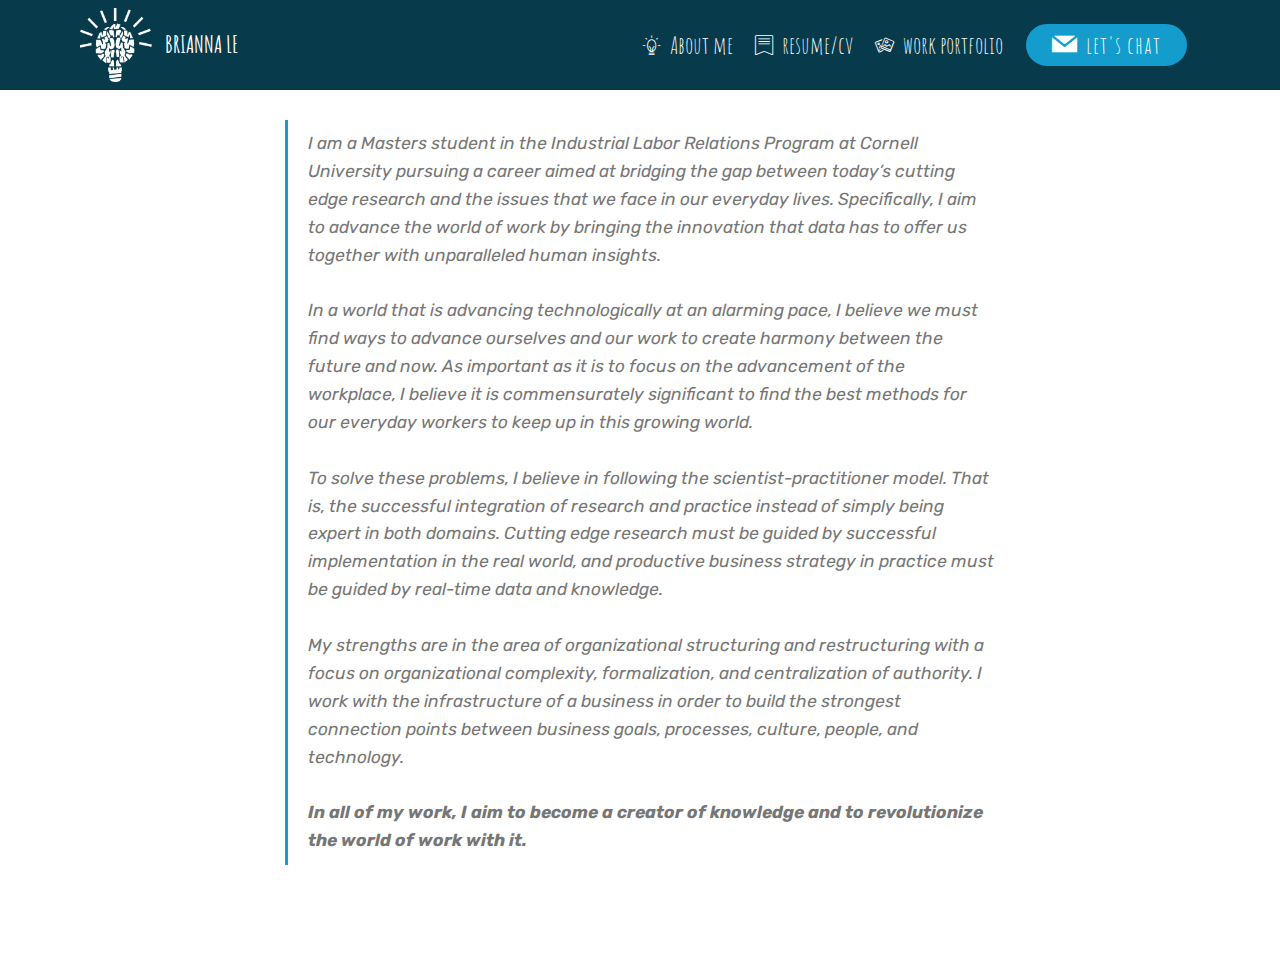
==== commit bd2a9ec8: "create github pages" ====
--- a/page1.html
+++ b/page1.html
@@ -6,16 +6,18 @@
   <meta http-equiv="X-UA-Compatible" content="IE=edge">
   <meta name="generator" content="Mobirise v4.12.3, mobirise.com">
   <meta name="viewport" content="width=device-width, initial-scale=1, minimum-scale=1">
-  <link rel="shortcut icon" href="assets/images/logo2.png" type="image/x-icon">
+  <link rel="shortcut icon" href="assets/images/brain-2-122x122.png" type="image/x-icon">
   <meta name="description" content="Website Creator Description">
   
   
-  <title>Services</title>
+  <title>About Me</title>
   <link rel="stylesheet" href="assets/web/assets/mobirise-icons/mobirise-icons.css">
   <link rel="stylesheet" href="assets/bootstrap/css/bootstrap.min.css">
   <link rel="stylesheet" href="assets/bootstrap/css/bootstrap-grid.min.css">
   <link rel="stylesheet" href="assets/bootstrap/css/bootstrap-reboot.min.css">
+  <link rel="stylesheet" href="assets/socicon/css/styles.css">
   <link rel="stylesheet" href="assets/tether/tether.min.css">
+  <link rel="stylesheet" href="assets/animatecss/animate.min.css">
   <link rel="stylesheet" href="assets/dropdown/css/style.css">
   <link rel="stylesheet" href="assets/theme/css/style.css">
   <link rel="preload" as="style" href="assets/mobirise/css/mbr-additional.css"><link rel="stylesheet" href="assets/mobirise/css/mbr-additional.css" type="text/css">
@@ -24,7 +26,7 @@
   
 </head>
 <body>
-  <section class="menu cid-qTkzRZLJNu" once="menu" id="menu1-3">
+  <section class="menu cid-s0GpxboCrp" once="menu" id="menu1-d">
 
     
 
@@ -40,73 +42,59 @@
         <div class="menu-logo">
             <div class="navbar-brand">
                 <span class="navbar-logo">
-                    <a href="https://mobirise.com">
-                         <img src="assets/images/logo2.png" alt="Mobirise" style="height: 3.8rem;">
+                    <a href="index.html">
+                         <img src="assets/images/brain-2-122x122.png" alt="briannale" title="" style="height: 4.6rem;">
                     </a>
                 </span>
                 <span class="navbar-caption-wrap"><a class="navbar-caption text-white display-4" href="index.html">
-                        MOBIRISE
-                    </a></span>
+                        BRIANNA LE&nbsp;</a></span>
             </div>
         </div>
         <div class="collapse navbar-collapse" id="navbarSupportedContent">
             <ul class="navbar-nav nav-dropdown" data-app-modern-menu="true"><li class="nav-item">
-                    <a class="nav-link link text-white display-4" href="page1.html">
-                        <span class="mbri-home mbr-iconfont mbr-iconfont-btn"></span>
-                        Services
-                    </a>
+                    <a class="nav-link link text-white display-4" href="page1.html"><span class="mbri-idea mbr-iconfont mbr-iconfont-btn" style="font-size: 20px;"></span>
+                        
+                        About me</a>
                 </li>
                 <li class="nav-item">
-                    <a class="nav-link link text-white display-4" href="page2.html">
-                        <span class="mbri-search mbr-iconfont mbr-iconfont-btn"></span>
-                        About Us
-                    </a>
-                </li></ul>
-            <div class="navbar-buttons mbr-section-btn">
-                <a class="btn btn-sm btn-primary display-4" href="https://mobirise.com">
-                    <span class="mbri-save mbr-iconfont mbr-iconfont-btn "></span>
-                    Try It Now!
-                </a>
-            </div>
+                    <a class="nav-link link text-white display-4" href="page2.html"><span class="mbri-bookmark mbr-iconfont mbr-iconfont-btn" style="font-size: 20px;"></span>
+                        resume/cv</a>
+                </li><li class="nav-item"><a class="nav-link link text-white display-4" href="page3.html"><span class="mbri-image-gallery mbr-iconfont mbr-iconfont-btn" style="font-size: 20px;"></span>
+                        work portfolio</a></li></ul>
+            <div class="navbar-buttons mbr-section-btn"><a class="btn btn-sm btn-primary display-4" href="page4.html"><span class="socicon socicon-mail mbr-iconfont mbr-iconfont-btn" style="font-size: 25px;"></span>
+                    let's chat</a></div>
         </div>
     </nav>
 </section>
 
-<section class="engine"><a href="https://mobirise.info/w">html5 templates</a></section><section class="header1 cid-s0Cuy12RrV" id="header16-5">
+<section class="engine"><a href="https://mobirise.info/q">responsive web templates</a></section><section class="mbr-section article content1 cid-s0GKU3ttoz" id="content2-12">
 
-    
-
-    
+     
 
     <div class="container">
-        <div class="row justify-content-md-center">
-            <div class="col-md-10 align-center">
-                <h1 class="mbr-section-title mbr-bold pb-3 mbr-fonts-style display-1">
-                    FULL WIDTH INTRO
-                </h1>
-                
-                <p class="mbr-text pb-3 mbr-fonts-style display-5">
-                    Full width intro with adjustable height, background image and a color overlay. Click any text to edit or style it.
-                </p>
-                <div class="mbr-section-btn"><a class="btn btn-md btn-black-outline display-4" href="https://mobirise.co">LEARN MORE</a>
-                </div>
+        <div class="media-container-row">
+            <div class="mbr-text col-12 col-md-8 mbr-fonts-style display-7">
+                <blockquote>I am a Masters student in the Industrial Labor Relations Program at Cornell University pursuing a career aimed at bridging the gap between today’s cutting edge research and the issues that we face in our everyday lives. Specifically, I aim to advance the world of work by bringing the innovation that data has to offer us together with unparalleled human insights.
+&nbsp;<br><span style="font-size: 1.09rem;"><br>In a world that is advancing technologically at an alarming pace, I believe we must find ways to advance ourselves and our work to create harmony between the future and now. As important as it is to focus on the advancement of the workplace, I believe it is commensurately significant to find the best methods for our everyday workers to keep up in this growing world.&nbsp;<br></span><span style="font-size: 1.09rem;"><br>To solve these problems, I believe in following the scientist-practitioner model. That is, the successful integration of research and practice instead of simply being expert in both domains. Cutting edge research must be guided by successful implementation in the real world, and productive business strategy in practice must be guided by real-time data and knowledge.&nbsp;<br></span><span style="font-size: 1.09rem;"><br>My strengths are in the area of organizational structuring and restructuring with a focus on organizational complexity, formalization, and centralization of authority. I work with the infrastructure of a business in order to build the strongest connection points between business goals, processes, culture, people, and technology.&nbsp;<br></span><strong><br>In all of my work, I aim to become a creator of knowledge and to revolutionize the world of work with it.</strong></blockquote>
             </div>
         </div>
     </div>
-
 </section>
 
 
   <script src="assets/web/assets/jquery/jquery.min.js"></script>
   <script src="assets/popper/popper.min.js"></script>
   <script src="assets/bootstrap/js/bootstrap.min.js"></script>
+  <script src="assets/smoothscroll/smooth-scroll.js"></script>
   <script src="assets/tether/tether.min.js"></script>
-  <script src="assets/smoothscroll/smooth-scroll.js"></script>
+  <script src="assets/touchswipe/jquery.touch-swipe.min.js"></script>
+  <script src="assets/viewportchecker/jquery.viewportchecker.js"></script>
   <script src="assets/dropdown/js/nav-dropdown.js"></script>
   <script src="assets/dropdown/js/navbar-dropdown.js"></script>
-  <script src="assets/touchswipe/jquery.touch-swipe.min.js"></script>
   <script src="assets/theme/js/script.js"></script>
   
   
-</body>
+ <div id="scrollToTop" class="scrollToTop mbr-arrow-up"><a style="text-align: center;"><i class="mbr-arrow-up-icon mbr-arrow-up-icon-cm cm-icon cm-icon-smallarrow-up"></i></a></div>
+    <input name="animation" type="hidden">
+  </body>
 </html>--- a/assets/socicon/css/styles.css
+++ b/assets/socicon/css/styles.css
@@ -0,0 +1,933 @@
+@charset "UTF-8";
+
+@font-face {
+  font-family: 'Socicon';
+  src:  url('../fonts/socicon.eot');
+  src:  url('../fonts/socicon.eot?#iefix') format('embedded-opentype'),
+    url('../fonts/socicon.woff2') format('woff2'),
+    url('../fonts/socicon.ttf') format('truetype'),
+    url('../fonts/socicon.woff') format('woff'),
+    url('../fonts/socicon.svg#socicon') format('svg');
+  font-weight: normal;
+  font-style: normal;
+}
+
+[data-icon]:before {
+  font-family: "socicon" !important;
+  content: attr(data-icon);
+  font-style: normal !important;
+  font-weight: normal !important;
+  font-variant: normal !important;
+  text-transform: none !important;
+  speak: none;
+  line-height: 1;
+  -webkit-font-smoothing: antialiased;
+  -moz-osx-font-smoothing: grayscale;
+}
+
+[class^="socicon-"], [class*=" socicon-"] {
+  /* use !important to prevent issues with browser extensions that change fonts */
+  font-family: 'Socicon' !important;
+  speak: none;
+  font-style: normal;
+  font-weight: normal;
+  font-variant: normal;
+  text-transform: none;
+  line-height: 1;
+
+  /* Better Font Rendering =========== */
+  -webkit-font-smoothing: antialiased;
+  -moz-osx-font-smoothing: grayscale;
+}
+
+.socicon-eitaa:before {
+  content: "\e97c";
+}
+.socicon-soroush:before {
+  content: "\e97d";
+}
+.socicon-bale:before {
+  content: "\e97e";
+}
+.socicon-zazzle:before {
+  content: "\e97b";
+}
+.socicon-society6:before {
+  content: "\e97a";
+}
+.socicon-redbubble:before {
+  content: "\e979";
+}
+.socicon-avvo:before {
+  content: "\e978";
+}
+.socicon-stitcher:before {
+  content: "\e977";
+}
+.socicon-googlehangouts:before {
+  content: "\e974";
+}
+.socicon-dlive:before {
+  content: "\e975";
+}
+.socicon-vsco:before {
+  content: "\e976";
+}
+.socicon-flipboard:before {
+  content: "\e973";
+}
+.socicon-ubuntu:before {
+  content: "\e958";
+}
+.socicon-artstation:before {
+  content: "\e959";
+}
+.socicon-invision:before {
+  content: "\e95a";
+}
+.socicon-torial:before {
+  content: "\e95b";
+}
+.socicon-collectorz:before {
+  content: "\e95c";
+}
+.socicon-seenthis:before {
+  content: "\e95d";
+}
+.socicon-googleplaymusic:before {
+  content: "\e95e";
+}
+.socicon-debian:before {
+  content: "\e95f";
+}
+.socicon-filmfreeway:before {
+  content: "\e960";
+}
+.socicon-gnome:before {
+  content: "\e961";
+}
+.socicon-itchio:before {
+  content: "\e962";
+}
+.socicon-jamendo:before {
+  content: "\e963";
+}
+.socicon-mix:before {
+  content: "\e964";
+}
+.socicon-sharepoint:before {
+  content: "\e965";
+}
+.socicon-tinder:before {
+  content: "\e966";
+}
+.socicon-windguru:before {
+  content: "\e967";
+}
+.socicon-cdbaby:before {
+  content: "\e968";
+}
+.socicon-elementaryos:before {
+  content: "\e969";
+}
+.socicon-stage32:before {
+  content: "\e96a";
+}
+.socicon-tiktok:before {
+  content: "\e96b";
+}
+.socicon-gitter:before {
+  content: "\e96c";
+}
+.socicon-letterboxd:before {
+  content: "\e96d";
+}
+.socicon-threema:before {
+  content: "\e96e";
+}
+.socicon-splice:before {
+  content: "\e96f";
+}
+.socicon-metapop:before {
+  content: "\e970";
+}
+.socicon-naver:before {
+  content: "\e971";
+}
+.socicon-remote:before {
+  content: "\e972";
+}
+.socicon-internet:before {
+  content: "\e957";
+}
+.socicon-moddb:before {
+  content: "\e94b";
+}
+.socicon-indiedb:before {
+  content: "\e94c";
+}
+.socicon-traxsource:before {
+  content: "\e94d";
+}
+.socicon-gamefor:before {
+  content: "\e94e";
+}
+.socicon-pixiv:before {
+  content: "\e94f";
+}
+.socicon-myanimelist:before {
+  content: "\e950";
+}
+.socicon-blackberry:before {
+  content: "\e951";
+}
+.socicon-wickr:before {
+  content: "\e952";
+}
+.socicon-spip:before {
+  content: "\e953";
+}
+.socicon-napster:before {
+  content: "\e954";
+}
+.socicon-beatport:before {
+  content: "\e955";
+}
+.socicon-hackerone:before {
+  content: "\e956";
+}
+.socicon-hackernews:before {
+  content: "\e946";
+}
+.socicon-smashwords:before {
+  content: "\e947";
+}
+.socicon-kobo:before {
+  content: "\e948";
+}
+.socicon-bookbub:before {
+  content: "\e949";
+}
+.socicon-mailru:before {
+  content: "\e94a";
+}
+.socicon-gitlab:before {
+  content: "\e945";
+}
+.socicon-instructables:before {
+  content: "\e944";
+}
+.socicon-portfolio:before {
+  content: "\e943";
+}
+.socicon-codered:before {
+  content: "\e940";
+}
+.socicon-origin:before {
+  content: "\e941";
+}
+.socicon-nextdoor:before {
+  content: "\e942";
+}
+.socicon-udemy:before {
+  content: "\e93f";
+}
+.socicon-livemaster:before {
+  content: "\e93e";
+}
+.socicon-crunchbase:before {
+  content: "\e93b";
+}
+.socicon-homefy:before {
+  content: "\e93c";
+}
+.socicon-calendly:before {
+  content: "\e93d";
+}
+.socicon-realtor:before {
+  content: "\e90f";
+}
+.socicon-tidal:before {
+  content: "\e910";
+}
+.socicon-qobuz:before {
+  content: "\e911";
+}
+.socicon-natgeo:before {
+  content: "\e912";
+}
+.socicon-mastodon:before {
+  content: "\e913";
+}
+.socicon-unsplash:before {
+  content: "\e914";
+}
+.socicon-homeadvisor:before {
+  content: "\e915";
+}
+.socicon-angieslist:before {
+  content: "\e916";
+}
+.socicon-codepen:before {
+  content: "\e917";
+}
+.socicon-slack:before {
+  content: "\e918";
+}
+.socicon-openaigym:before {
+  content: "\e919";
+}
+.socicon-logmein:before {
+  content: "\e91a";
+}
+.socicon-fiverr:before {
+  content: "\e91b";
+}
+.socicon-gotomeeting:before {
+  content: "\e91c";
+}
+.socicon-aliexpress:before {
+  content: "\e91d";
+}
+.socicon-guru:before {
+  content: "\e91e";
+}
+.socicon-appstore:before {
+  content: "\e91f";
+}
+.socicon-homes:before {
+  content: "\e920";
+}
+.socicon-zoom:before {
+  content: "\e921";
+}
+.socicon-alibaba:before {
+  content: "\e922";
+}
+.socicon-craigslist:before {
+  content: "\e923";
+}
+.socicon-wix:before {
+  content: "\e924";
+}
+.socicon-redfin:before {
+  content: "\e925";
+}
+.socicon-googlecalendar:before {
+  content: "\e926";
+}
+.socicon-shopify:before {
+  content: "\e927";
+}
+.socicon-freelancer:before {
+  content: "\e928";
+}
+.socicon-seedrs:before {
+  content: "\e929";
+}
+.socicon-bing:before {
+  content: "\e92a";
+}
+.socicon-doodle:before {
+  content: "\e92b";
+}
+.socicon-bonanza:before {
+  content: "\e92c";
+}
+.socicon-squarespace:before {
+  content: "\e92d";
+}
+.socicon-toptal:before {
+  content: "\e92e";
+}
+.socicon-gust:before {
+  content: "\e92f";
+}
+.socicon-ask:before {
+  content: "\e930";
+}
+.socicon-trulia:before {
+  content: "\e931";
+}
+.socicon-loomly:before {
+  content: "\e932";
+}
+.socicon-ghost:before {
+  content: "\e933";
+}
+.socicon-upwork:before {
+  content: "\e934";
+}
+.socicon-fundable:before {
+  content: "\e935";
+}
+.socicon-booking:before {
+  content: "\e936";
+}
+.socicon-googlemaps:before {
+  content: "\e937";
+}
+.socicon-zillow:before {
+  content: "\e938";
+}
+.socicon-niconico:before {
+  content: "\e939";
+}
+.socicon-toneden:before {
+  content: "\e93a";
+}
+.socicon-augment:before {
+  content: "\e908";
+}
+.socicon-bitbucket:before {
+  content: "\e909";
+}
+.socicon-fyuse:before {
+  content: "\e90a";
+}
+.socicon-yt-gaming:before {
+  content: "\e90b";
+}
+.socicon-sketchfab:before {
+  content: "\e90c";
+}
+.socicon-mobcrush:before {
+  content: "\e90d";
+}
+.socicon-microsoft:before {
+  content: "\e90e";
+}
+.socicon-pandora:before {
+  content: "\e907";
+}
+.socicon-messenger:before {
+  content: "\e906";
+}
+.socicon-gamewisp:before {
+  content: "\e905";
+}
+.socicon-bloglovin:before {
+  content: "\e904";
+}
+.socicon-tunein:before {
+  content: "\e903";
+}
+.socicon-gamejolt:before {
+  content: "\e901";
+}
+.socicon-trello:before {
+  content: "\e902";
+}
+.socicon-spreadshirt:before {
+  content: "\e900";
+}
+.socicon-500px:before {
+  content: "\e000";
+}
+.socicon-8tracks:before {
+  content: "\e001";
+}
+.socicon-airbnb:before {
+  content: "\e002";
+}
+.socicon-alliance:before {
+  content: "\e003";
+}
+.socicon-amazon:before {
+  content: "\e004";
+}
+.socicon-amplement:before {
+  content: "\e005";
+}
+.socicon-android:before {
+  content: "\e006";
+}
+.socicon-angellist:before {
+  content: "\e007";
+}
+.socicon-apple:before {
+  content: "\e008";
+}
+.socicon-appnet:before {
+  content: "\e009";
+}
+.socicon-baidu:before {
+  content: "\e00a";
+}
+.socicon-bandcamp:before {
+  content: "\e00b";
+}
+.socicon-battlenet:before {
+  content: "\e00c";
+}
+.socicon-mixer:before {
+  content: "\e00d";
+}
+.socicon-bebee:before {
+  content: "\e00e";
+}
+.socicon-bebo:before {
+  content: "\e00f";
+}
+.socicon-behance:before {
+  content: "\e010";
+}
+.socicon-blizzard:before {
+  content: "\e011";
+}
+.socicon-blogger:before {
+  content: "\e012";
+}
+.socicon-buffer:before {
+  content: "\e013";
+}
+.socicon-chrome:before {
+  content: "\e014";
+}
+.socicon-coderwall:before {
+  content: "\e015";
+}
+.socicon-curse:before {
+  content: "\e016";
+}
+.socicon-dailymotion:before {
+  content: "\e017";
+}
+.socicon-deezer:before {
+  content: "\e018";
+}
+.socicon-delicious:before {
+  content: "\e019";
+}
+.socicon-deviantart:before {
+  content: "\e01a";
+}
+.socicon-diablo:before {
+  content: "\e01b";
+}
+.socicon-digg:before {
+  content: "\e01c";
+}
+.socicon-discord:before {
+  content: "\e01d";
+}
+.socicon-disqus:before {
+  content: "\e01e";
+}
+.socicon-douban:before {
+  content: "\e01f";
+}
+.socicon-draugiem:before {
+  content: "\e020";
+}
+.socicon-dribbble:before {
+  content: "\e021";
+}
+.socicon-drupal:before {
+  content: "\e022";
+}
+.socicon-ebay:before {
+  content: "\e023";
+}
+.socicon-ello:before {
+  content: "\e024";
+}
+.socicon-endomodo:before {
+  content: "\e025";
+}
+.socicon-envato:before {
+  content: "\e026";
+}
+.socicon-etsy:before {
+  content: "\e027";
+}
+.socicon-facebook:before {
+  content: "\e028";
+}
+.socicon-feedburner:before {
+  content: "\e029";
+}
+.socicon-filmweb:before {
+  content: "\e02a";
+}
+.socicon-firefox:before {
+  content: "\e02b";
+}
+.socicon-flattr:before {
+  content: "\e02c";
+}
+.socicon-flickr:before {
+  content: "\e02d";
+}
+.socicon-formulr:before {
+  content: "\e02e";
+}
+.socicon-forrst:before {
+  content: "\e02f";
+}
+.socicon-foursquare:before {
+  content: "\e030";
+}
+.socicon-friendfeed:before {
+  content: "\e031";
+}
+.socicon-github:before {
+  content: "\e032";
+}
+.socicon-goodreads:before {
+  content: "\e033";
+}
+.socicon-google:before {
+  content: "\e034";
+}
+.socicon-googlescholar:before {
+  content: "\e035";
+}
+.socicon-googlegroups:before {
+  content: "\e036";
+}
+.socicon-googlephotos:before {
+  content: "\e037";
+}
+.socicon-googleplus:before {
+  content: "\e038";
+}
+.socicon-grooveshark:before {
+  content: "\e039";
+}
+.socicon-hackerrank:before {
+  content: "\e03a";
+}
+.socicon-hearthstone:before {
+  content: "\e03b";
+}
+.socicon-hellocoton:before {
+  content: "\e03c";
+}
+.socicon-heroes:before {
+  content: "\e03d";
+}
+.socicon-smashcast:before {
+  content: "\e03e";
+}
+.socicon-horde:before {
+  content: "\e03f";
+}
+.socicon-houzz:before {
+  content: "\e040";
+}
+.socicon-icq:before {
+  content: "\e041";
+}
+.socicon-identica:before {
+  content: "\e042";
+}
+.socicon-imdb:before {
+  content: "\e043";
+}
+.socicon-instagram:before {
+  content: "\e044";
+}
+.socicon-issuu:before {
+  content: "\e045";
+}
+.socicon-istock:before {
+  content: "\e046";
+}
+.socicon-itunes:before {
+  content: "\e047";
+}
+.socicon-keybase:before {
+  content: "\e048";
+}
+.socicon-lanyrd:before {
+  content: "\e049";
+}
+.socicon-lastfm:before {
+  content: "\e04a";
+}
+.socicon-line:before {
+  content: "\e04b";
+}
+.socicon-linkedin:before {
+  content: "\e04c";
+}
+.socicon-livejournal:before {
+  content: "\e04d";
+}
+.socicon-lyft:before {
+  content: "\e04e";
+}
+.socicon-macos:before {
+  content: "\e04f";
+}
+.socicon-mail:before {
+  content: "\e050";
+}
+.socicon-medium:before {
+  content: "\e051";
+}
+.socicon-meetup:before {
+  content: "\e052";
+}
+.socicon-mixcloud:before {
+  content: "\e053";
+}
+.socicon-modelmayhem:before {
+  content: "\e054";
+}
+.socicon-mumble:before {
+  content: "\e055";
+}
+.socicon-myspace:before {
+  content: "\e056";
+}
+.socicon-newsvine:before {
+  content: "\e057";
+}
+.socicon-nintendo:before {
+  content: "\e058";
+}
+.socicon-npm:before {
+  content: "\e059";
+}
+.socicon-odnoklassniki:before {
+  content: "\e05a";
+}
+.socicon-openid:before {
+  content: "\e05b";
+}
+.socicon-opera:before {
+  content: "\e05c";
+}
+.socicon-outlook:before {
+  content: "\e05d";
+}
+.socicon-overwatch:before {
+  content: "\e05e";
+}
+.socicon-patreon:before {
+  content: "\e05f";
+}
+.socicon-paypal:before {
+  content: "\e060";
+}
+.socicon-periscope:before {
+  content: "\e061";
+}
+.socicon-persona:before {
+  content: "\e062";
+}
+.socicon-pinterest:before {
+  content: "\e063";
+}
+.socicon-play:before {
+  content: "\e064";
+}
+.socicon-player:before {
+  content: "\e065";
+}
+.socicon-playstation:before {
+  content: "\e066";
+}
+.socicon-pocket:before {
+  content: "\e067";
+}
+.socicon-qq:before {
+  content: "\e068";
+}
+.socicon-quora:before {
+  content: "\e069";
+}
+.socicon-raidcall:before {
+  content: "\e06a";
+}
+.socicon-ravelry:before {
+  content: "\e06b";
+}
+.socicon-reddit:before {
+  content: "\e06c";
+}
+.socicon-renren:before {
+  content: "\e06d";
+}
+.socicon-researchgate:before {
+  content: "\e06e";
+}
+.socicon-residentadvisor:before {
+  content: "\e06f";
+}
+.socicon-reverbnation:before {
+  content: "\e070";
+}
+.socicon-rss:before {
+  content: "\e071";
+}
+.socicon-sharethis:before {
+  content: "\e072";
+}
+.socicon-skype:before {
+  content: "\e073";
+}
+.socicon-slideshare:before {
+  content: "\e074";
+}
+.socicon-smugmug:before {
+  content: "\e075";
+}
+.socicon-snapchat:before {
+  content: "\e076";
+}
+.socicon-songkick:before {
+  content: "\e077";
+}
+.socicon-soundcloud:before {
+  content: "\e078";
+}
+.socicon-spotify:before {
+  content: "\e079";
+}
+.socicon-stackexchange:before {
+  content: "\e07a";
+}
+.socicon-stackoverflow:before {
+  content: "\e07b";
+}
+.socicon-starcraft:before {
+  content: "\e07c";
+}
+.socicon-stayfriends:before {
+  content: "\e07d";
+}
+.socicon-steam:before {
+  content: "\e07e";
+}
+.socicon-storehouse:before {
+  content: "\e07f";
+}
+.socicon-strava:before {
+  content: "\e080";
+}
+.socicon-streamjar:before {
+  content: "\e081";
+}
+.socicon-stumbleupon:before {
+  content: "\e082";
+}
+.socicon-swarm:before {
+  content: "\e083";
+}
+.socicon-teamspeak:before {
+  content: "\e084";
+}
+.socicon-teamviewer:before {
+  content: "\e085";
+}
+.socicon-technorati:before {
+  content: "\e086";
+}
+.socicon-telegram:before {
+  content: "\e087";
+}
+.socicon-tripadvisor:before {
+  content: "\e088";
+}
+.socicon-tripit:before {
+  content: "\e089";
+}
+.socicon-triplej:before {
+  content: "\e08a";
+}
+.socicon-tumblr:before {
+  content: "\e08b";
+}
+.socicon-twitch:before {
+  content: "\e08c";
+}
+.socicon-twitter:before {
+  content: "\e08d";
+}
+.socicon-uber:before {
+  content: "\e08e";
+}
+.socicon-ventrilo:before {
+  content: "\e08f";
+}
+.socicon-viadeo:before {
+  content: "\e090";
+}
+.socicon-viber:before {
+  content: "\e091";
+}
+.socicon-viewbug:before {
+  content: "\e092";
+}
+.socicon-vimeo:before {
+  content: "\e093";
+}
+.socicon-vine:before {
+  content: "\e094";
+}
+.socicon-vkontakte:before {
+  content: "\e095";
+}
+.socicon-warcraft:before {
+  content: "\e096";
+}
+.socicon-wechat:before {
+  content: "\e097";
+}
+.socicon-weibo:before {
+  content: "\e098";
+}
+.socicon-whatsapp:before {
+  content: "\e099";
+}
+.socicon-wikipedia:before {
+  content: "\e09a";
+}
+.socicon-windows:before {
+  content: "\e09b";
+}
+.socicon-wordpress:before {
+  content: "\e09c";
+}
+.socicon-wykop:before {
+  content: "\e09d";
+}
+.socicon-xbox:before {
+  content: "\e09e";
+}
+.socicon-xing:before {
+  content: "\e09f";
+}
+.socicon-yahoo:before {
+  content: "\e0a0";
+}
+.socicon-yammer:before {
+  content: "\e0a1";
+}
+.socicon-yandex:before {
+  content: "\e0a2";
+}
+.socicon-yelp:before {
+  content: "\e0a3";
+}
+.socicon-younow:before {
+  content: "\e0a4";
+}
+.socicon-youtube:before {
+  content: "\e0a5";
+}
+.socicon-zapier:before {
+  content: "\e0a6";
+}
+.socicon-zerply:before {
+  content: "\e0a7";
+}
+.socicon-zomato:before {
+  content: "\e0a8";
+}
+.socicon-zynga:before {
+  content: "\e0a9";
+}
--- a/assets/mobirise/css/mbr-additional.css
+++ b/assets/mobirise/css/mbr-additional.css
@@ -1,3 +1,4 @@
+@import url(https://fonts.googleapis.com/css?family=Amatic+SC:400,700&display=swap);
 @import url(https://fonts.googleapis.com/css?family=Rubik:300,300i,400,400i,500,500i,700,700i,900,900i&display=swap);
 
 
@@ -8,7 +9,7 @@
   font-family: Rubik;
 }
 .display-1 {
-  font-family: 'Rubik', sans-serif;
+  font-family: 'Amatic SC', handwriting;
   font-size: 4.25rem;
   font-display: swap;
 }
@@ -24,12 +25,12 @@
   font-size: 4.8rem;
 }
 .display-4 {
-  font-family: 'Rubik', sans-serif;
-  font-size: 1rem;
+  font-family: 'Amatic SC', handwriting;
+  font-size: 1.5rem;
   font-display: swap;
 }
 .display-4 > .mbr-iconfont {
-  font-size: 1.6rem;
+  font-size: 2.4rem;
 }
 .display-5 {
   font-family: 'Rubik', sans-serif;
@@ -64,9 +65,9 @@
     line-height: calc( 1.4 * (1.7rem + (3 - 1.7) * ((100vw - 20rem) / (48 - 20))));
   }
   .display-4 {
-    font-size: 0.8rem;
-    font-size: calc( 1rem + (1 - 1) * ((100vw - 20rem) / (48 - 20)));
-    line-height: calc( 1.4 * (1rem + (1 - 1) * ((100vw - 20rem) / (48 - 20))));
+    font-size: 1.2rem;
+    font-size: calc( 1.175rem + (1.5 - 1.175) * ((100vw - 20rem) / (48 - 20)));
+    line-height: calc( 1.4 * (1.175rem + (1.5 - 1.175) * ((100vw - 20rem) / (48 - 20))));
   }
   .display-5 {
     font-size: 1.2rem;
@@ -542,8 +543,8 @@
   color: #dfd9c6;
 }
 /* Scroll to top button*/
-.scrollToTop_wraper {
-  display: none;
+#scrollToTop a {
+  border-radius: 100px;
 }
 .form-control {
   font-family: 'Rubik', sans-serif;
@@ -710,48 +711,186 @@
 section.lazy-placeholder:after {
   opacity: 0.3;
 }
-.cid-qTkzRZLJNu .navbar {
+.cid-s0GcLCSpWs {
+  padding-top: 120px;
+  padding-bottom: 90px;
+  background-image: url("../../../assets/images/background4.jpg");
+}
+.cid-s0GcLCSpWs .media-container-row {
+  flex-direction: row-reverse;
+  -webkit-flex-direction: row-reverse;
+}
+@media (min-width: 992px) {
+  .cid-s0GcLCSpWs .mbr-figure {
+    padding-right: 4rem;
+    padding-right: 0;
+    padding-left: 4rem;
+  }
+}
+@media (max-width: 991px) {
+  .cid-s0GcLCSpWs .mbr-figure {
+    padding-bottom: 3rem;
+  }
+}
+@media (max-width: 767px) {
+  .cid-s0GcLCSpWs .mbr-text {
+    text-align: center;
+  }
+}
+.cid-s0GpZsm5is {
+  padding-top: 90px;
+  padding-bottom: 90px;
+  background-color: #ffffff;
+}
+.cid-s0GpZsm5is .mbr-text {
+  color: #767676;
+}
+.cid-s0GpZsm5is h4 {
+  text-align: center;
+}
+.cid-s0GpZsm5is p {
+  text-align: center;
+}
+.cid-s0GpZsm5is .card-img span {
+  font-size: 96px;
+  color: #149dcc;
+}
+.cid-s0Ghfjoc1A {
+  padding-top: 90px;
+  padding-bottom: 90px;
+  background-color: #b2ccd2;
+}
+.cid-s0Ghfjoc1A .mbr-section-subtitle {
+  color: #767676;
+  text-align: center;
+  font-weight: 300;
+}
+.cid-s0Ghfjoc1A .timeline-text-content {
+  padding: 2rem 2.5rem;
+  background: #efefef;
+  margin-right: 2rem;
+  transition: all .4s;
+}
+.cid-s0Ghfjoc1A .timeline-text-content p {
+  margin-bottom: 0;
+}
+.cid-s0Ghfjoc1A .timeline-element {
+  margin-bottom: 50px;
+  position: relative;
+  word-wrap: break-word;
+  word-break: break-word;
+  display: -webkit-flex;
+  flex-direction: row;
+  -webkit-flex-direction: row;
+}
+.cid-s0Ghfjoc1A .timeline-element:hover .timeline-text-content {
+  box-shadow: 0 7px 20px 0px rgba(0, 0, 0, 0.08);
+  transition: all .4s;
+}
+.cid-s0Ghfjoc1A .reverse {
+  flex-direction: row-reverse;
+  -webkit-flex-direction: row-reverse;
+}
+.cid-s0Ghfjoc1A .reverse .timeline-text-content {
+  margin-left: 2rem;
+  margin-right: 0;
+}
+.cid-s0Ghfjoc1A .iconsBackground {
+  position: absolute;
+  left: 50%;
+  width: 60px;
+  height: 60px;
+  line-height: 30px;
+  text-align: center;
+  border-radius: 50%;
+  display: inline-block;
+  background-color: #efefef;
+  top: 20px;
+  margin-left: -30px;
+}
+.cid-s0Ghfjoc1A .mbr-iconfont {
+  position: absolute;
+  text-align: center;
+  font-size: 35px;
+  display: inline-block;
+  z-index: 3;
+  top: 13px;
+  left: 13px;
+}
+.cid-s0Ghfjoc1A .separline:before {
+  top: 20px;
+  bottom: 0;
+  position: absolute;
+  content: "";
+  width: 2px;
+  background-color: #efefef;
+  left: calc(50% - 1px);
+  height: calc(100% + 4rem);
+}
+@media (max-width: 768px) {
+  .cid-s0Ghfjoc1A .iconsBackground {
+    left: 1.5rem;
+  }
+  .cid-s0Ghfjoc1A .separline:before {
+    left: calc(1.5rem - 1px);
+  }
+  .cid-s0Ghfjoc1A .timeline-text-content {
+    margin-left: 3rem !important;
+    margin-right: 0 !important;
+  }
+  .cid-s0Ghfjoc1A .reverse .timeline-text-content {
+    margin-right: 0 !important;
+  }
+}
+.cid-s0Ghfjoc1A .reverseTimeline {
+  display: flex;
+  flex-direction: column-reverse;
+}
+.cid-s0Ghfjoc1A .mbr-timeline-title {
+  color: #073b4c;
+}
+.cid-s0GpxboCrp .navbar {
   padding: .5rem 0;
-  background: #333333;
+  background: #073b4c;
   transition: none;
   min-height: 77px;
 }
-.cid-qTkzRZLJNu .navbar-dropdown.bg-color.transparent.opened {
-  background: #333333;
-}
-.cid-qTkzRZLJNu a {
+.cid-s0GpxboCrp .navbar-dropdown.bg-color.transparent.opened {
+  background: #073b4c;
+}
+.cid-s0GpxboCrp a {
   font-style: normal;
 }
-.cid-qTkzRZLJNu .nav-item span {
+.cid-s0GpxboCrp .nav-item span {
   padding-right: 0.4em;
   line-height: 0.5em;
   vertical-align: text-bottom;
   position: relative;
   text-decoration: none;
 }
-.cid-qTkzRZLJNu .nav-item a {
+.cid-s0GpxboCrp .nav-item a {
   display: flex;
   align-items: center;
   justify-content: center;
   padding: 0.7rem 0 !important;
   margin: 0rem .65rem !important;
 }
-.cid-qTkzRZLJNu .nav-item:focus,
-.cid-qTkzRZLJNu .nav-link:focus {
+.cid-s0GpxboCrp .nav-item:focus,
+.cid-s0GpxboCrp .nav-link:focus {
   outline: none;
 }
-.cid-qTkzRZLJNu .btn {
+.cid-s0GpxboCrp .btn {
   padding: 0.4rem 1.5rem;
   display: inline-flex;
   align-items: center;
 }
-.cid-qTkzRZLJNu .btn .mbr-iconfont {
+.cid-s0GpxboCrp .btn .mbr-iconfont {
   font-size: 1.6rem;
 }
-.cid-qTkzRZLJNu .menu-logo {
+.cid-s0GpxboCrp .menu-logo {
   margin-right: auto;
 }
-.cid-qTkzRZLJNu .menu-logo .navbar-brand {
+.cid-s0GpxboCrp .menu-logo .navbar-brand {
   display: flex;
   margin-left: 5rem;
   padding: 0;
@@ -759,7 +898,7 @@
   min-height: 3.8rem;
   align-items: center;
 }
-.cid-qTkzRZLJNu .menu-logo .navbar-brand .navbar-caption-wrap {
+.cid-s0GpxboCrp .menu-logo .navbar-brand .navbar-caption-wrap {
   display: -webkit-flex;
   -webkit-align-items: center;
   align-items: center;
@@ -767,41 +906,41 @@
   min-width: 7rem;
   margin: .3rem 0;
 }
-.cid-qTkzRZLJNu .menu-logo .navbar-brand .navbar-caption-wrap .navbar-caption {
+.cid-s0GpxboCrp .menu-logo .navbar-brand .navbar-caption-wrap .navbar-caption {
   line-height: 1.2rem !important;
   padding-right: 2rem;
 }
-.cid-qTkzRZLJNu .menu-logo .navbar-brand .navbar-logo {
+.cid-s0GpxboCrp .menu-logo .navbar-brand .navbar-logo {
   font-size: 4rem;
   transition: font-size 0.25s;
 }
-.cid-qTkzRZLJNu .menu-logo .navbar-brand .navbar-logo img {
+.cid-s0GpxboCrp .menu-logo .navbar-brand .navbar-logo img {
   display: flex;
 }
-.cid-qTkzRZLJNu .menu-logo .navbar-brand .navbar-logo .mbr-iconfont {
+.cid-s0GpxboCrp .menu-logo .navbar-brand .navbar-logo .mbr-iconfont {
   transition: font-size 0.25s;
 }
-.cid-qTkzRZLJNu .navbar-toggleable-sm .navbar-collapse {
+.cid-s0GpxboCrp .navbar-toggleable-sm .navbar-collapse {
   justify-content: flex-end;
   -webkit-justify-content: flex-end;
   padding-right: 5rem;
   width: auto;
 }
-.cid-qTkzRZLJNu .navbar-toggleable-sm .navbar-collapse .navbar-nav {
+.cid-s0GpxboCrp .navbar-toggleable-sm .navbar-collapse .navbar-nav {
   flex-wrap: wrap;
   -webkit-flex-wrap: wrap;
   padding-left: 0;
 }
-.cid-qTkzRZLJNu .navbar-toggleable-sm .navbar-collapse .navbar-nav .nav-item {
+.cid-s0GpxboCrp .navbar-toggleable-sm .navbar-collapse .navbar-nav .nav-item {
   -webkit-align-self: center;
   align-self: center;
 }
-.cid-qTkzRZLJNu .navbar-toggleable-sm .navbar-collapse .navbar-buttons {
+.cid-s0GpxboCrp .navbar-toggleable-sm .navbar-collapse .navbar-buttons {
   padding-left: 0;
   padding-bottom: 0;
 }
-.cid-qTkzRZLJNu .dropdown .dropdown-menu {
-  background: #333333;
+.cid-s0GpxboCrp .dropdown .dropdown-menu {
+  background: #073b4c;
   display: none;
   position: absolute;
   min-width: 5rem;
@@ -809,20 +948,20 @@
   padding-bottom: 1.4rem;
   text-align: left;
 }
-.cid-qTkzRZLJNu .dropdown .dropdown-menu .dropdown-item {
+.cid-s0GpxboCrp .dropdown .dropdown-menu .dropdown-item {
   width: auto;
   padding: 0.235em 1.5385em 0.235em 1.5385em !important;
 }
-.cid-qTkzRZLJNu .dropdown .dropdown-menu .dropdown-item::after {
+.cid-s0GpxboCrp .dropdown .dropdown-menu .dropdown-item::after {
   right: 0.5rem;
 }
-.cid-qTkzRZLJNu .dropdown .dropdown-menu .dropdown-submenu {
+.cid-s0GpxboCrp .dropdown .dropdown-menu .dropdown-submenu {
   margin: 0;
 }
-.cid-qTkzRZLJNu .dropdown.open > .dropdown-menu {
+.cid-s0GpxboCrp .dropdown.open > .dropdown-menu {
   display: block;
 }
-.cid-qTkzRZLJNu .navbar-toggleable-sm.opened:after {
+.cid-s0GpxboCrp .navbar-toggleable-sm.opened:after {
   position: absolute;
   width: 100vw;
   height: 100vh;
@@ -834,28 +973,28 @@
   -webkit-transform: translateY(100%);
   z-index: 1000;
 }
-.cid-qTkzRZLJNu .navbar.navbar-short {
+.cid-s0GpxboCrp .navbar.navbar-short {
   min-height: 60px;
   transition: all .2s;
 }
-.cid-qTkzRZLJNu .navbar.navbar-short .navbar-toggler-right {
+.cid-s0GpxboCrp .navbar.navbar-short .navbar-toggler-right {
   top: 20px;
 }
-.cid-qTkzRZLJNu .navbar.navbar-short .navbar-logo a {
+.cid-s0GpxboCrp .navbar.navbar-short .navbar-logo a {
   font-size: 2.5rem !important;
   line-height: 2.5rem;
   transition: font-size 0.25s;
 }
-.cid-qTkzRZLJNu .navbar.navbar-short .navbar-logo a .mbr-iconfont {
+.cid-s0GpxboCrp .navbar.navbar-short .navbar-logo a .mbr-iconfont {
   font-size: 2.5rem !important;
 }
-.cid-qTkzRZLJNu .navbar.navbar-short .navbar-logo a img {
+.cid-s0GpxboCrp .navbar.navbar-short .navbar-logo a img {
   height: 3rem !important;
 }
-.cid-qTkzRZLJNu .navbar.navbar-short .navbar-brand {
+.cid-s0GpxboCrp .navbar.navbar-short .navbar-brand {
   min-height: 3rem;
 }
-.cid-qTkzRZLJNu button.navbar-toggler {
+.cid-s0GpxboCrp button.navbar-toggler {
   width: 31px;
   height: 18px;
   cursor: pointer;
@@ -863,10 +1002,10 @@
   top: 1.5rem;
   right: 1rem;
 }
-.cid-qTkzRZLJNu button.navbar-toggler:focus {
+.cid-s0GpxboCrp button.navbar-toggler:focus {
   outline: none;
 }
-.cid-qTkzRZLJNu button.navbar-toggler .hamburger span {
+.cid-s0GpxboCrp button.navbar-toggler .hamburger span {
   position: absolute;
   right: 0;
   width: 30px;
@@ -874,88 +1013,88 @@
   border-right: 5px;
   background-color: #ffffff;
 }
-.cid-qTkzRZLJNu button.navbar-toggler .hamburger span:nth-child(1) {
+.cid-s0GpxboCrp button.navbar-toggler .hamburger span:nth-child(1) {
   top: 0;
   transition: all .2s;
 }
-.cid-qTkzRZLJNu button.navbar-toggler .hamburger span:nth-child(2) {
+.cid-s0GpxboCrp button.navbar-toggler .hamburger span:nth-child(2) {
   top: 8px;
   transition: all .15s;
 }
-.cid-qTkzRZLJNu button.navbar-toggler .hamburger span:nth-child(3) {
+.cid-s0GpxboCrp button.navbar-toggler .hamburger span:nth-child(3) {
   top: 8px;
   transition: all .15s;
 }
-.cid-qTkzRZLJNu button.navbar-toggler .hamburger span:nth-child(4) {
+.cid-s0GpxboCrp button.navbar-toggler .hamburger span:nth-child(4) {
   top: 16px;
   transition: all .2s;
 }
-.cid-qTkzRZLJNu nav.opened .hamburger span:nth-child(1) {
+.cid-s0GpxboCrp nav.opened .hamburger span:nth-child(1) {
   top: 8px;
   width: 0;
   opacity: 0;
   right: 50%;
   transition: all .2s;
 }
-.cid-qTkzRZLJNu nav.opened .hamburger span:nth-child(2) {
+.cid-s0GpxboCrp nav.opened .hamburger span:nth-child(2) {
   -webkit-transform: rotate(45deg);
   transform: rotate(45deg);
   transition: all .25s;
 }
-.cid-qTkzRZLJNu nav.opened .hamburger span:nth-child(3) {
+.cid-s0GpxboCrp nav.opened .hamburger span:nth-child(3) {
   -webkit-transform: rotate(-45deg);
   transform: rotate(-45deg);
   transition: all .25s;
 }
-.cid-qTkzRZLJNu nav.opened .hamburger span:nth-child(4) {
+.cid-s0GpxboCrp nav.opened .hamburger span:nth-child(4) {
   top: 8px;
   width: 0;
   opacity: 0;
   right: 50%;
   transition: all .2s;
 }
-.cid-qTkzRZLJNu .collapsed.navbar-expand {
+.cid-s0GpxboCrp .collapsed.navbar-expand {
   flex-direction: column;
 }
-.cid-qTkzRZLJNu .collapsed .btn {
+.cid-s0GpxboCrp .collapsed .btn {
   display: flex;
 }
-.cid-qTkzRZLJNu .collapsed .navbar-collapse {
+.cid-s0GpxboCrp .collapsed .navbar-collapse {
   display: none !important;
   padding-right: 0 !important;
 }
-.cid-qTkzRZLJNu .collapsed .navbar-collapse.collapsing,
-.cid-qTkzRZLJNu .collapsed .navbar-collapse.show {
+.cid-s0GpxboCrp .collapsed .navbar-collapse.collapsing,
+.cid-s0GpxboCrp .collapsed .navbar-collapse.show {
   display: block !important;
 }
-.cid-qTkzRZLJNu .collapsed .navbar-collapse.collapsing .navbar-nav,
-.cid-qTkzRZLJNu .collapsed .navbar-collapse.show .navbar-nav {
+.cid-s0GpxboCrp .collapsed .navbar-collapse.collapsing .navbar-nav,
+.cid-s0GpxboCrp .collapsed .navbar-collapse.show .navbar-nav {
   display: block;
   text-align: center;
 }
-.cid-qTkzRZLJNu .collapsed .navbar-collapse.collapsing .navbar-nav .nav-item,
-.cid-qTkzRZLJNu .collapsed .navbar-collapse.show .navbar-nav .nav-item {
+.cid-s0GpxboCrp .collapsed .navbar-collapse.collapsing .navbar-nav .nav-item,
+.cid-s0GpxboCrp .collapsed .navbar-collapse.show .navbar-nav .nav-item {
   clear: both;
 }
-.cid-qTkzRZLJNu .collapsed .navbar-collapse.collapsing .navbar-buttons,
-.cid-qTkzRZLJNu .collapsed .navbar-collapse.show .navbar-buttons {
+.cid-s0GpxboCrp .collapsed .navbar-collapse.collapsing .navbar-buttons,
+.cid-s0GpxboCrp .collapsed .navbar-collapse.show .navbar-buttons {
   text-align: center;
 }
-.cid-qTkzRZLJNu .collapsed .navbar-collapse.collapsing .navbar-buttons:last-child,
-.cid-qTkzRZLJNu .collapsed .navbar-collapse.show .navbar-buttons:last-child {
+.cid-s0GpxboCrp .collapsed .navbar-collapse.collapsing .navbar-buttons:last-child,
+.cid-s0GpxboCrp .collapsed .navbar-collapse.show .navbar-buttons:last-child {
   margin-bottom: 1rem;
 }
-.cid-qTkzRZLJNu .collapsed button.navbar-toggler {
+.cid-s0GpxboCrp .collapsed button.navbar-toggler {
   display: block;
 }
-.cid-qTkzRZLJNu .collapsed .navbar-brand {
+.cid-s0GpxboCrp .collapsed .navbar-brand {
   margin-left: 1rem !important;
 }
-.cid-qTkzRZLJNu .collapsed .navbar-toggleable-sm {
+.cid-s0GpxboCrp .collapsed .navbar-toggleable-sm {
   flex-direction: column;
   -webkit-flex-direction: column;
 }
-.cid-qTkzRZLJNu .collapsed .dropdown .dropdown-menu {
+.cid-s0GpxboCrp .collapsed .dropdown .dropdown-menu {
   width: 100%;
   text-align: center;
   position: relative;
@@ -967,19 +1106,19 @@
   transition-duration: .5s;
   transition-property: opacity,padding,height;
 }
-.cid-qTkzRZLJNu .collapsed .dropdown.open > .dropdown-menu {
+.cid-s0GpxboCrp .collapsed .dropdown.open > .dropdown-menu {
   position: relative;
   opacity: 1;
   height: auto;
   padding: 1.4rem 0;
   visibility: visible;
 }
-.cid-qTkzRZLJNu .collapsed .dropdown .dropdown-submenu {
+.cid-s0GpxboCrp .collapsed .dropdown .dropdown-submenu {
   left: 0;
   text-align: center;
   width: 100%;
 }
-.cid-qTkzRZLJNu .collapsed .dropdown .dropdown-toggle[data-toggle="dropdown-submenu"]::after {
+.cid-s0GpxboCrp .collapsed .dropdown .dropdown-toggle[data-toggle="dropdown-submenu"]::after {
   margin-top: 0;
   position: inherit;
   right: 0;
@@ -995,51 +1134,51 @@
   border-left: .30em solid transparent;
 }
 @media (max-width: 991px) {
-  .cid-qTkzRZLJNu .navbar-expand {
+  .cid-s0GpxboCrp .navbar-expand {
     flex-direction: column;
   }
-  .cid-qTkzRZLJNu img {
+  .cid-s0GpxboCrp img {
     height: 3.8rem !important;
   }
-  .cid-qTkzRZLJNu .btn {
+  .cid-s0GpxboCrp .btn {
     display: flex;
   }
-  .cid-qTkzRZLJNu button.navbar-toggler {
+  .cid-s0GpxboCrp button.navbar-toggler {
     display: block;
   }
-  .cid-qTkzRZLJNu .navbar-brand {
+  .cid-s0GpxboCrp .navbar-brand {
     margin-left: 1rem !important;
   }
-  .cid-qTkzRZLJNu .navbar-toggleable-sm {
+  .cid-s0GpxboCrp .navbar-toggleable-sm {
     flex-direction: column;
     -webkit-flex-direction: column;
   }
-  .cid-qTkzRZLJNu .navbar-collapse {
+  .cid-s0GpxboCrp .navbar-collapse {
     display: none !important;
     padding-right: 0 !important;
   }
-  .cid-qTkzRZLJNu .navbar-collapse.collapsing,
-  .cid-qTkzRZLJNu .navbar-collapse.show {
+  .cid-s0GpxboCrp .navbar-collapse.collapsing,
+  .cid-s0GpxboCrp .navbar-collapse.show {
     display: block !important;
   }
-  .cid-qTkzRZLJNu .navbar-collapse.collapsing .navbar-nav,
-  .cid-qTkzRZLJNu .navbar-collapse.show .navbar-nav {
+  .cid-s0GpxboCrp .navbar-collapse.collapsing .navbar-nav,
+  .cid-s0GpxboCrp .navbar-collapse.show .navbar-nav {
     display: block;
     text-align: center;
   }
-  .cid-qTkzRZLJNu .navbar-collapse.collapsing .navbar-nav .nav-item,
-  .cid-qTkzRZLJNu .navbar-collapse.show .navbar-nav .nav-item {
+  .cid-s0GpxboCrp .navbar-collapse.collapsing .navbar-nav .nav-item,
+  .cid-s0GpxboCrp .navbar-collapse.show .navbar-nav .nav-item {
     clear: both;
   }
-  .cid-qTkzRZLJNu .navbar-collapse.collapsing .navbar-buttons,
-  .cid-qTkzRZLJNu .navbar-collapse.show .navbar-buttons {
+  .cid-s0GpxboCrp .navbar-collapse.collapsing .navbar-buttons,
+  .cid-s0GpxboCrp .navbar-collapse.show .navbar-buttons {
     text-align: center;
   }
-  .cid-qTkzRZLJNu .navbar-collapse.collapsing .navbar-buttons:last-child,
-  .cid-qTkzRZLJNu .navbar-collapse.show .navbar-buttons:last-child {
+  .cid-s0GpxboCrp .navbar-collapse.collapsing .navbar-buttons:last-child,
+  .cid-s0GpxboCrp .navbar-collapse.show .navbar-buttons:last-child {
     margin-bottom: 1rem;
   }
-  .cid-qTkzRZLJNu .dropdown .dropdown-menu {
+  .cid-s0GpxboCrp .dropdown .dropdown-menu {
     width: 100%;
     text-align: center;
     position: relative;
@@ -1051,19 +1190,19 @@
     transition-duration: .5s;
     transition-property: opacity,padding,height;
   }
-  .cid-qTkzRZLJNu .dropdown.open > .dropdown-menu {
+  .cid-s0GpxboCrp .dropdown.open > .dropdown-menu {
     position: relative;
     opacity: 1;
     height: auto;
     padding: 1.4rem 0;
     visibility: visible;
   }
-  .cid-qTkzRZLJNu .dropdown .dropdown-submenu {
+  .cid-s0GpxboCrp .dropdown .dropdown-submenu {
     left: 0;
     text-align: center;
     width: 100%;
   }
-  .cid-qTkzRZLJNu .dropdown .dropdown-toggle[data-toggle="dropdown-submenu"]::after {
+  .cid-s0GpxboCrp .dropdown .dropdown-toggle[data-toggle="dropdown-submenu"]::after {
     margin-top: 0;
     position: inherit;
     right: 0;
@@ -1080,129 +1219,59 @@
   }
 }
 @media (min-width: 767px) {
-  .cid-qTkzRZLJNu .menu-logo {
+  .cid-s0GpxboCrp .menu-logo {
     flex-shrink: 0;
   }
 }
-.cid-qTkzRZLJNu .navbar-collapse {
+.cid-s0GpxboCrp .navbar-collapse {
   flex-basis: auto;
 }
-.cid-qTkzRZLJNu .nav-link:hover,
-.cid-qTkzRZLJNu .dropdown-item:hover {
+.cid-s0GpxboCrp .nav-link:hover,
+.cid-s0GpxboCrp .dropdown-item:hover {
   color: #c1c1c1 !important;
 }
-.cid-qTkA127IK8 {
-  background-image: url("../../../assets/images/background4.jpg");
-}
-.cid-qTkAaeaxX5 {
-  padding-top: 60px;
-  padding-bottom: 60px;
-  background-color: #2e2e2e;
-}
-@media (max-width: 767px) {
-  .cid-qTkAaeaxX5 .content {
-    text-align: center;
-  }
-  .cid-qTkAaeaxX5 .content > div:not(:last-child) {
-    margin-bottom: 2rem;
-  }
-}
-@media (max-width: 767px) {
-  .cid-qTkAaeaxX5 .media-wrap {
-    margin-bottom: 1rem;
-  }
-}
-.cid-qTkAaeaxX5 .media-wrap .mbr-iconfont-logo {
-  font-size: 7.5rem;
-  color: #f36;
-}
-.cid-qTkAaeaxX5 .media-wrap img {
-  height: 6rem;
-}
-@media (max-width: 767px) {
-  .cid-qTkAaeaxX5 .footer-lower .copyright {
-    margin-bottom: 1rem;
-    text-align: center;
-  }
-}
-.cid-qTkAaeaxX5 .footer-lower hr {
-  margin: 1rem 0;
-  border-color: #fff;
-  opacity: .05;
-}
-.cid-qTkAaeaxX5 .footer-lower .social-list {
-  padding-left: 0;
-  margin-bottom: 0;
-  list-style: none;
-  display: flex;
-  flex-wrap: wrap;
-  justify-content: flex-end;
-  -webkit-justify-content: flex-end;
-}
-.cid-qTkAaeaxX5 .footer-lower .social-list .mbr-iconfont-social {
-  font-size: 1.3rem;
-  color: #fff;
-}
-.cid-qTkAaeaxX5 .footer-lower .social-list .soc-item {
-  margin: 0 .5rem;
-}
-.cid-qTkAaeaxX5 .footer-lower .social-list a {
-  margin: 0;
-  opacity: .5;
-  -webkit-transition: .2s linear;
-  transition: .2s linear;
-}
-.cid-qTkAaeaxX5 .footer-lower .social-list a:hover {
-  opacity: 1;
-}
-@media (max-width: 767px) {
-  .cid-qTkAaeaxX5 .footer-lower .social-list {
-    justify-content: center;
-    -webkit-justify-content: center;
-  }
-}
-.cid-qTkzRZLJNu .navbar {
+.cid-s0GpxboCrp .navbar {
   padding: .5rem 0;
-  background: #333333;
+  background: #073b4c;
   transition: none;
   min-height: 77px;
 }
-.cid-qTkzRZLJNu .navbar-dropdown.bg-color.transparent.opened {
-  background: #333333;
-}
-.cid-qTkzRZLJNu a {
+.cid-s0GpxboCrp .navbar-dropdown.bg-color.transparent.opened {
+  background: #073b4c;
+}
+.cid-s0GpxboCrp a {
   font-style: normal;
 }
-.cid-qTkzRZLJNu .nav-item span {
+.cid-s0GpxboCrp .nav-item span {
   padding-right: 0.4em;
   line-height: 0.5em;
   vertical-align: text-bottom;
   position: relative;
   text-decoration: none;
 }
-.cid-qTkzRZLJNu .nav-item a {
+.cid-s0GpxboCrp .nav-item a {
   display: flex;
   align-items: center;
   justify-content: center;
   padding: 0.7rem 0 !important;
   margin: 0rem .65rem !important;
 }
-.cid-qTkzRZLJNu .nav-item:focus,
-.cid-qTkzRZLJNu .nav-link:focus {
+.cid-s0GpxboCrp .nav-item:focus,
+.cid-s0GpxboCrp .nav-link:focus {
   outline: none;
 }
-.cid-qTkzRZLJNu .btn {
+.cid-s0GpxboCrp .btn {
   padding: 0.4rem 1.5rem;
   display: inline-flex;
   align-items: center;
 }
-.cid-qTkzRZLJNu .btn .mbr-iconfont {
+.cid-s0GpxboCrp .btn .mbr-iconfont {
   font-size: 1.6rem;
 }
-.cid-qTkzRZLJNu .menu-logo {
+.cid-s0GpxboCrp .menu-logo {
   margin-right: auto;
 }
-.cid-qTkzRZLJNu .menu-logo .navbar-brand {
+.cid-s0GpxboCrp .menu-logo .navbar-brand {
   display: flex;
   margin-left: 5rem;
   padding: 0;
@@ -1210,7 +1279,7 @@
   min-height: 3.8rem;
   align-items: center;
 }
-.cid-qTkzRZLJNu .menu-logo .navbar-brand .navbar-caption-wrap {
+.cid-s0GpxboCrp .menu-logo .navbar-brand .navbar-caption-wrap {
   display: -webkit-flex;
   -webkit-align-items: center;
   align-items: center;
@@ -1218,41 +1287,41 @@
   min-width: 7rem;
   margin: .3rem 0;
 }
-.cid-qTkzRZLJNu .menu-logo .navbar-brand .navbar-caption-wrap .navbar-caption {
+.cid-s0GpxboCrp .menu-logo .navbar-brand .navbar-caption-wrap .navbar-caption {
   line-height: 1.2rem !important;
   padding-right: 2rem;
 }
-.cid-qTkzRZLJNu .menu-logo .navbar-brand .navbar-logo {
+.cid-s0GpxboCrp .menu-logo .navbar-brand .navbar-logo {
   font-size: 4rem;
   transition: font-size 0.25s;
 }
-.cid-qTkzRZLJNu .menu-logo .navbar-brand .navbar-logo img {
+.cid-s0GpxboCrp .menu-logo .navbar-brand .navbar-logo img {
   display: flex;
 }
-.cid-qTkzRZLJNu .menu-logo .navbar-brand .navbar-logo .mbr-iconfont {
+.cid-s0GpxboCrp .menu-logo .navbar-brand .navbar-logo .mbr-iconfont {
   transition: font-size 0.25s;
 }
-.cid-qTkzRZLJNu .navbar-toggleable-sm .navbar-collapse {
+.cid-s0GpxboCrp .navbar-toggleable-sm .navbar-collapse {
   justify-content: flex-end;
   -webkit-justify-content: flex-end;
   padding-right: 5rem;
   width: auto;
 }
-.cid-qTkzRZLJNu .navbar-toggleable-sm .navbar-collapse .navbar-nav {
+.cid-s0GpxboCrp .navbar-toggleable-sm .navbar-collapse .navbar-nav {
   flex-wrap: wrap;
   -webkit-flex-wrap: wrap;
   padding-left: 0;
 }
-.cid-qTkzRZLJNu .navbar-toggleable-sm .navbar-collapse .navbar-nav .nav-item {
+.cid-s0GpxboCrp .navbar-toggleable-sm .navbar-collapse .navbar-nav .nav-item {
   -webkit-align-self: center;
   align-self: center;
 }
-.cid-qTkzRZLJNu .navbar-toggleable-sm .navbar-collapse .navbar-buttons {
+.cid-s0GpxboCrp .navbar-toggleable-sm .navbar-collapse .navbar-buttons {
   padding-left: 0;
   padding-bottom: 0;
 }
-.cid-qTkzRZLJNu .dropdown .dropdown-menu {
-  background: #333333;
+.cid-s0GpxboCrp .dropdown .dropdown-menu {
+  background: #073b4c;
   display: none;
   position: absolute;
   min-width: 5rem;
@@ -1260,20 +1329,20 @@
   padding-bottom: 1.4rem;
   text-align: left;
 }
-.cid-qTkzRZLJNu .dropdown .dropdown-menu .dropdown-item {
+.cid-s0GpxboCrp .dropdown .dropdown-menu .dropdown-item {
   width: auto;
   padding: 0.235em 1.5385em 0.235em 1.5385em !important;
 }
-.cid-qTkzRZLJNu .dropdown .dropdown-menu .dropdown-item::after {
+.cid-s0GpxboCrp .dropdown .dropdown-menu .dropdown-item::after {
   right: 0.5rem;
 }
-.cid-qTkzRZLJNu .dropdown .dropdown-menu .dropdown-submenu {
+.cid-s0GpxboCrp .dropdown .dropdown-menu .dropdown-submenu {
   margin: 0;
 }
-.cid-qTkzRZLJNu .dropdown.open > .dropdown-menu {
+.cid-s0GpxboCrp .dropdown.open > .dropdown-menu {
   display: block;
 }
-.cid-qTkzRZLJNu .navbar-toggleable-sm.opened:after {
+.cid-s0GpxboCrp .navbar-toggleable-sm.opened:after {
   position: absolute;
   width: 100vw;
   height: 100vh;
@@ -1285,28 +1354,28 @@
   -webkit-transform: translateY(100%);
   z-index: 1000;
 }
-.cid-qTkzRZLJNu .navbar.navbar-short {
+.cid-s0GpxboCrp .navbar.navbar-short {
   min-height: 60px;
   transition: all .2s;
 }
-.cid-qTkzRZLJNu .navbar.navbar-short .navbar-toggler-right {
+.cid-s0GpxboCrp .navbar.navbar-short .navbar-toggler-right {
   top: 20px;
 }
-.cid-qTkzRZLJNu .navbar.navbar-short .navbar-logo a {
+.cid-s0GpxboCrp .navbar.navbar-short .navbar-logo a {
   font-size: 2.5rem !important;
   line-height: 2.5rem;
   transition: font-size 0.25s;
 }
-.cid-qTkzRZLJNu .navbar.navbar-short .navbar-logo a .mbr-iconfont {
+.cid-s0GpxboCrp .navbar.navbar-short .navbar-logo a .mbr-iconfont {
   font-size: 2.5rem !important;
 }
-.cid-qTkzRZLJNu .navbar.navbar-short .navbar-logo a img {
+.cid-s0GpxboCrp .navbar.navbar-short .navbar-logo a img {
   height: 3rem !important;
 }
-.cid-qTkzRZLJNu .navbar.navbar-short .navbar-brand {
+.cid-s0GpxboCrp .navbar.navbar-short .navbar-brand {
   min-height: 3rem;
 }
-.cid-qTkzRZLJNu button.navbar-toggler {
+.cid-s0GpxboCrp button.navbar-toggler {
   width: 31px;
   height: 18px;
   cursor: pointer;
@@ -1314,10 +1383,10 @@
   top: 1.5rem;
   right: 1rem;
 }
-.cid-qTkzRZLJNu button.navbar-toggler:focus {
+.cid-s0GpxboCrp button.navbar-toggler:focus {
   outline: none;
 }
-.cid-qTkzRZLJNu button.navbar-toggler .hamburger span {
+.cid-s0GpxboCrp button.navbar-toggler .hamburger span {
   position: absolute;
   right: 0;
   width: 30px;
@@ -1325,88 +1394,88 @@
   border-right: 5px;
   background-color: #ffffff;
 }
-.cid-qTkzRZLJNu button.navbar-toggler .hamburger span:nth-child(1) {
+.cid-s0GpxboCrp button.navbar-toggler .hamburger span:nth-child(1) {
   top: 0;
   transition: all .2s;
 }
-.cid-qTkzRZLJNu button.navbar-toggler .hamburger span:nth-child(2) {
+.cid-s0GpxboCrp button.navbar-toggler .hamburger span:nth-child(2) {
   top: 8px;
   transition: all .15s;
 }
-.cid-qTkzRZLJNu button.navbar-toggler .hamburger span:nth-child(3) {
+.cid-s0GpxboCrp button.navbar-toggler .hamburger span:nth-child(3) {
   top: 8px;
   transition: all .15s;
 }
-.cid-qTkzRZLJNu button.navbar-toggler .hamburger span:nth-child(4) {
+.cid-s0GpxboCrp button.navbar-toggler .hamburger span:nth-child(4) {
   top: 16px;
   transition: all .2s;
 }
-.cid-qTkzRZLJNu nav.opened .hamburger span:nth-child(1) {
+.cid-s0GpxboCrp nav.opened .hamburger span:nth-child(1) {
   top: 8px;
   width: 0;
   opacity: 0;
   right: 50%;
   transition: all .2s;
 }
-.cid-qTkzRZLJNu nav.opened .hamburger span:nth-child(2) {
+.cid-s0GpxboCrp nav.opened .hamburger span:nth-child(2) {
   -webkit-transform: rotate(45deg);
   transform: rotate(45deg);
   transition: all .25s;
 }
-.cid-qTkzRZLJNu nav.opened .hamburger span:nth-child(3) {
+.cid-s0GpxboCrp nav.opened .hamburger span:nth-child(3) {
   -webkit-transform: rotate(-45deg);
   transform: rotate(-45deg);
   transition: all .25s;
 }
-.cid-qTkzRZLJNu nav.opened .hamburger span:nth-child(4) {
+.cid-s0GpxboCrp nav.opened .hamburger span:nth-child(4) {
   top: 8px;
   width: 0;
   opacity: 0;
   right: 50%;
   transition: all .2s;
 }
-.cid-qTkzRZLJNu .collapsed.navbar-expand {
+.cid-s0GpxboCrp .collapsed.navbar-expand {
   flex-direction: column;
 }
-.cid-qTkzRZLJNu .collapsed .btn {
+.cid-s0GpxboCrp .collapsed .btn {
   display: flex;
 }
-.cid-qTkzRZLJNu .collapsed .navbar-collapse {
+.cid-s0GpxboCrp .collapsed .navbar-collapse {
   display: none !important;
   padding-right: 0 !important;
 }
-.cid-qTkzRZLJNu .collapsed .navbar-collapse.collapsing,
-.cid-qTkzRZLJNu .collapsed .navbar-collapse.show {
+.cid-s0GpxboCrp .collapsed .navbar-collapse.collapsing,
+.cid-s0GpxboCrp .collapsed .navbar-collapse.show {
   display: block !important;
 }
-.cid-qTkzRZLJNu .collapsed .navbar-collapse.collapsing .navbar-nav,
-.cid-qTkzRZLJNu .collapsed .navbar-collapse.show .navbar-nav {
+.cid-s0GpxboCrp .collapsed .navbar-collapse.collapsing .navbar-nav,
+.cid-s0GpxboCrp .collapsed .navbar-collapse.show .navbar-nav {
   display: block;
   text-align: center;
 }
-.cid-qTkzRZLJNu .collapsed .navbar-collapse.collapsing .navbar-nav .nav-item,
-.cid-qTkzRZLJNu .collapsed .navbar-collapse.show .navbar-nav .nav-item {
+.cid-s0GpxboCrp .collapsed .navbar-collapse.collapsing .navbar-nav .nav-item,
+.cid-s0GpxboCrp .collapsed .navbar-collapse.show .navbar-nav .nav-item {
   clear: both;
 }
-.cid-qTkzRZLJNu .collapsed .navbar-collapse.collapsing .navbar-buttons,
-.cid-qTkzRZLJNu .collapsed .navbar-collapse.show .navbar-buttons {
+.cid-s0GpxboCrp .collapsed .navbar-collapse.collapsing .navbar-buttons,
+.cid-s0GpxboCrp .collapsed .navbar-collapse.show .navbar-buttons {
   text-align: center;
 }
-.cid-qTkzRZLJNu .collapsed .navbar-collapse.collapsing .navbar-buttons:last-child,
-.cid-qTkzRZLJNu .collapsed .navbar-collapse.show .navbar-buttons:last-child {
+.cid-s0GpxboCrp .collapsed .navbar-collapse.collapsing .navbar-buttons:last-child,
+.cid-s0GpxboCrp .collapsed .navbar-collapse.show .navbar-buttons:last-child {
   margin-bottom: 1rem;
 }
-.cid-qTkzRZLJNu .collapsed button.navbar-toggler {
+.cid-s0GpxboCrp .collapsed button.navbar-toggler {
   display: block;
 }
-.cid-qTkzRZLJNu .collapsed .navbar-brand {
+.cid-s0GpxboCrp .collapsed .navbar-brand {
   margin-left: 1rem !important;
 }
-.cid-qTkzRZLJNu .collapsed .navbar-toggleable-sm {
+.cid-s0GpxboCrp .collapsed .navbar-toggleable-sm {
   flex-direction: column;
   -webkit-flex-direction: column;
 }
-.cid-qTkzRZLJNu .collapsed .dropdown .dropdown-menu {
+.cid-s0GpxboCrp .collapsed .dropdown .dropdown-menu {
   width: 100%;
   text-align: center;
   position: relative;
@@ -1418,19 +1487,19 @@
   transition-duration: .5s;
   transition-property: opacity,padding,height;
 }
-.cid-qTkzRZLJNu .collapsed .dropdown.open > .dropdown-menu {
+.cid-s0GpxboCrp .collapsed .dropdown.open > .dropdown-menu {
   position: relative;
   opacity: 1;
   height: auto;
   padding: 1.4rem 0;
   visibility: visible;
 }
-.cid-qTkzRZLJNu .collapsed .dropdown .dropdown-submenu {
+.cid-s0GpxboCrp .collapsed .dropdown .dropdown-submenu {
   left: 0;
   text-align: center;
   width: 100%;
 }
-.cid-qTkzRZLJNu .collapsed .dropdown .dropdown-toggle[data-toggle="dropdown-submenu"]::after {
+.cid-s0GpxboCrp .collapsed .dropdown .dropdown-toggle[data-toggle="dropdown-submenu"]::after {
   margin-top: 0;
   position: inherit;
   right: 0;
@@ -1446,51 +1515,51 @@
   border-left: .30em solid transparent;
 }
 @media (max-width: 991px) {
-  .cid-qTkzRZLJNu .navbar-expand {
+  .cid-s0GpxboCrp .navbar-expand {
     flex-direction: column;
   }
-  .cid-qTkzRZLJNu img {
+  .cid-s0GpxboCrp img {
     height: 3.8rem !important;
   }
-  .cid-qTkzRZLJNu .btn {
+  .cid-s0GpxboCrp .btn {
     display: flex;
   }
-  .cid-qTkzRZLJNu button.navbar-toggler {
+  .cid-s0GpxboCrp button.navbar-toggler {
     display: block;
   }
-  .cid-qTkzRZLJNu .navbar-brand {
+  .cid-s0GpxboCrp .navbar-brand {
     margin-left: 1rem !important;
   }
-  .cid-qTkzRZLJNu .navbar-toggleable-sm {
+  .cid-s0GpxboCrp .navbar-toggleable-sm {
     flex-direction: column;
     -webkit-flex-direction: column;
   }
-  .cid-qTkzRZLJNu .navbar-collapse {
+  .cid-s0GpxboCrp .navbar-collapse {
     display: none !important;
     padding-right: 0 !important;
   }
-  .cid-qTkzRZLJNu .navbar-collapse.collapsing,
-  .cid-qTkzRZLJNu .navbar-collapse.show {
+  .cid-s0GpxboCrp .navbar-collapse.collapsing,
+  .cid-s0GpxboCrp .navbar-collapse.show {
     display: block !important;
   }
-  .cid-qTkzRZLJNu .navbar-collapse.collapsing .navbar-nav,
-  .cid-qTkzRZLJNu .navbar-collapse.show .navbar-nav {
+  .cid-s0GpxboCrp .navbar-collapse.collapsing .navbar-nav,
+  .cid-s0GpxboCrp .navbar-collapse.show .navbar-nav {
     display: block;
     text-align: center;
   }
-  .cid-qTkzRZLJNu .navbar-collapse.collapsing .navbar-nav .nav-item,
-  .cid-qTkzRZLJNu .navbar-collapse.show .navbar-nav .nav-item {
+  .cid-s0GpxboCrp .navbar-collapse.collapsing .navbar-nav .nav-item,
+  .cid-s0GpxboCrp .navbar-collapse.show .navbar-nav .nav-item {
     clear: both;
   }
-  .cid-qTkzRZLJNu .navbar-collapse.collapsing .navbar-buttons,
-  .cid-qTkzRZLJNu .navbar-collapse.show .navbar-buttons {
+  .cid-s0GpxboCrp .navbar-collapse.collapsing .navbar-buttons,
+  .cid-s0GpxboCrp .navbar-collapse.show .navbar-buttons {
     text-align: center;
   }
-  .cid-qTkzRZLJNu .navbar-collapse.collapsing .navbar-buttons:last-child,
-  .cid-qTkzRZLJNu .navbar-collapse.show .navbar-buttons:last-child {
+  .cid-s0GpxboCrp .navbar-collapse.collapsing .navbar-buttons:last-child,
+  .cid-s0GpxboCrp .navbar-collapse.show .navbar-buttons:last-child {
     margin-bottom: 1rem;
   }
-  .cid-qTkzRZLJNu .dropdown .dropdown-menu {
+  .cid-s0GpxboCrp .dropdown .dropdown-menu {
     width: 100%;
     text-align: center;
     position: relative;
@@ -1502,19 +1571,19 @@
     transition-duration: .5s;
     transition-property: opacity,padding,height;
   }
-  .cid-qTkzRZLJNu .dropdown.open > .dropdown-menu {
+  .cid-s0GpxboCrp .dropdown.open > .dropdown-menu {
     position: relative;
     opacity: 1;
     height: auto;
     padding: 1.4rem 0;
     visibility: visible;
   }
-  .cid-qTkzRZLJNu .dropdown .dropdown-submenu {
+  .cid-s0GpxboCrp .dropdown .dropdown-submenu {
     left: 0;
     text-align: center;
     width: 100%;
   }
-  .cid-qTkzRZLJNu .dropdown .dropdown-toggle[data-toggle="dropdown-submenu"]::after {
+  .cid-s0GpxboCrp .dropdown .dropdown-toggle[data-toggle="dropdown-submenu"]::after {
     margin-top: 0;
     position: inherit;
     right: 0;
@@ -1531,67 +1600,68 @@
   }
 }
 @media (min-width: 767px) {
-  .cid-qTkzRZLJNu .menu-logo {
+  .cid-s0GpxboCrp .menu-logo {
     flex-shrink: 0;
   }
 }
-.cid-qTkzRZLJNu .navbar-collapse {
+.cid-s0GpxboCrp .navbar-collapse {
   flex-basis: auto;
 }
-.cid-qTkzRZLJNu .nav-link:hover,
-.cid-qTkzRZLJNu .dropdown-item:hover {
+.cid-s0GpxboCrp .nav-link:hover,
+.cid-s0GpxboCrp .dropdown-item:hover {
   color: #c1c1c1 !important;
 }
-.cid-s0Cuy12RrV {
-  padding-top: 90px;
-  padding-bottom: 90px;
-  background-color: #efefef;
-}
-.cid-s0Cuy12RrV P {
+.cid-s0GKU3ttoz {
+  padding-top: 120px;
+  padding-bottom: 60px;
+  background-color: #ffffff;
+}
+.cid-s0GKU3ttoz .mbr-text,
+.cid-s0GKU3ttoz blockquote {
   color: #767676;
 }
-.cid-qTkzRZLJNu .navbar {
+.cid-s0GpxboCrp .navbar {
   padding: .5rem 0;
-  background: #333333;
+  background: #073b4c;
   transition: none;
   min-height: 77px;
 }
-.cid-qTkzRZLJNu .navbar-dropdown.bg-color.transparent.opened {
-  background: #333333;
-}
-.cid-qTkzRZLJNu a {
+.cid-s0GpxboCrp .navbar-dropdown.bg-color.transparent.opened {
+  background: #073b4c;
+}
+.cid-s0GpxboCrp a {
   font-style: normal;
 }
-.cid-qTkzRZLJNu .nav-item span {
+.cid-s0GpxboCrp .nav-item span {
   padding-right: 0.4em;
   line-height: 0.5em;
   vertical-align: text-bottom;
   position: relative;
   text-decoration: none;
 }
-.cid-qTkzRZLJNu .nav-item a {
+.cid-s0GpxboCrp .nav-item a {
   display: flex;
   align-items: center;
   justify-content: center;
   padding: 0.7rem 0 !important;
   margin: 0rem .65rem !important;
 }
-.cid-qTkzRZLJNu .nav-item:focus,
-.cid-qTkzRZLJNu .nav-link:focus {
+.cid-s0GpxboCrp .nav-item:focus,
+.cid-s0GpxboCrp .nav-link:focus {
   outline: none;
 }
-.cid-qTkzRZLJNu .btn {
+.cid-s0GpxboCrp .btn {
   padding: 0.4rem 1.5rem;
   display: inline-flex;
   align-items: center;
 }
-.cid-qTkzRZLJNu .btn .mbr-iconfont {
+.cid-s0GpxboCrp .btn .mbr-iconfont {
   font-size: 1.6rem;
 }
-.cid-qTkzRZLJNu .menu-logo {
+.cid-s0GpxboCrp .menu-logo {
   margin-right: auto;
 }
-.cid-qTkzRZLJNu .menu-logo .navbar-brand {
+.cid-s0GpxboCrp .menu-logo .navbar-brand {
   display: flex;
   margin-left: 5rem;
   padding: 0;
@@ -1599,7 +1669,7 @@
   min-height: 3.8rem;
   align-items: center;
 }
-.cid-qTkzRZLJNu .menu-logo .navbar-brand .navbar-caption-wrap {
+.cid-s0GpxboCrp .menu-logo .navbar-brand .navbar-caption-wrap {
   display: -webkit-flex;
   -webkit-align-items: center;
   align-items: center;
@@ -1607,41 +1677,41 @@
   min-width: 7rem;
   margin: .3rem 0;
 }
-.cid-qTkzRZLJNu .menu-logo .navbar-brand .navbar-caption-wrap .navbar-caption {
+.cid-s0GpxboCrp .menu-logo .navbar-brand .navbar-caption-wrap .navbar-caption {
   line-height: 1.2rem !important;
   padding-right: 2rem;
 }
-.cid-qTkzRZLJNu .menu-logo .navbar-brand .navbar-logo {
+.cid-s0GpxboCrp .menu-logo .navbar-brand .navbar-logo {
   font-size: 4rem;
   transition: font-size 0.25s;
 }
-.cid-qTkzRZLJNu .menu-logo .navbar-brand .navbar-logo img {
+.cid-s0GpxboCrp .menu-logo .navbar-brand .navbar-logo img {
   display: flex;
 }
-.cid-qTkzRZLJNu .menu-logo .navbar-brand .navbar-logo .mbr-iconfont {
+.cid-s0GpxboCrp .menu-logo .navbar-brand .navbar-logo .mbr-iconfont {
   transition: font-size 0.25s;
 }
-.cid-qTkzRZLJNu .navbar-toggleable-sm .navbar-collapse {
+.cid-s0GpxboCrp .navbar-toggleable-sm .navbar-collapse {
   justify-content: flex-end;
   -webkit-justify-content: flex-end;
   padding-right: 5rem;
   width: auto;
 }
-.cid-qTkzRZLJNu .navbar-toggleable-sm .navbar-collapse .navbar-nav {
+.cid-s0GpxboCrp .navbar-toggleable-sm .navbar-collapse .navbar-nav {
   flex-wrap: wrap;
   -webkit-flex-wrap: wrap;
   padding-left: 0;
 }
-.cid-qTkzRZLJNu .navbar-toggleable-sm .navbar-collapse .navbar-nav .nav-item {
+.cid-s0GpxboCrp .navbar-toggleable-sm .navbar-collapse .navbar-nav .nav-item {
   -webkit-align-self: center;
   align-self: center;
 }
-.cid-qTkzRZLJNu .navbar-toggleable-sm .navbar-collapse .navbar-buttons {
+.cid-s0GpxboCrp .navbar-toggleable-sm .navbar-collapse .navbar-buttons {
   padding-left: 0;
   padding-bottom: 0;
 }
-.cid-qTkzRZLJNu .dropdown .dropdown-menu {
-  background: #333333;
+.cid-s0GpxboCrp .dropdown .dropdown-menu {
+  background: #073b4c;
   display: none;
   position: absolute;
   min-width: 5rem;
@@ -1649,20 +1719,20 @@
   padding-bottom: 1.4rem;
   text-align: left;
 }
-.cid-qTkzRZLJNu .dropdown .dropdown-menu .dropdown-item {
+.cid-s0GpxboCrp .dropdown .dropdown-menu .dropdown-item {
   width: auto;
   padding: 0.235em 1.5385em 0.235em 1.5385em !important;
 }
-.cid-qTkzRZLJNu .dropdown .dropdown-menu .dropdown-item::after {
+.cid-s0GpxboCrp .dropdown .dropdown-menu .dropdown-item::after {
   right: 0.5rem;
 }
-.cid-qTkzRZLJNu .dropdown .dropdown-menu .dropdown-submenu {
+.cid-s0GpxboCrp .dropdown .dropdown-menu .dropdown-submenu {
   margin: 0;
 }
-.cid-qTkzRZLJNu .dropdown.open > .dropdown-menu {
+.cid-s0GpxboCrp .dropdown.open > .dropdown-menu {
   display: block;
 }
-.cid-qTkzRZLJNu .navbar-toggleable-sm.opened:after {
+.cid-s0GpxboCrp .navbar-toggleable-sm.opened:after {
   position: absolute;
   width: 100vw;
   height: 100vh;
@@ -1674,28 +1744,28 @@
   -webkit-transform: translateY(100%);
   z-index: 1000;
 }
-.cid-qTkzRZLJNu .navbar.navbar-short {
+.cid-s0GpxboCrp .navbar.navbar-short {
   min-height: 60px;
   transition: all .2s;
 }
-.cid-qTkzRZLJNu .navbar.navbar-short .navbar-toggler-right {
+.cid-s0GpxboCrp .navbar.navbar-short .navbar-toggler-right {
   top: 20px;
 }
-.cid-qTkzRZLJNu .navbar.navbar-short .navbar-logo a {
+.cid-s0GpxboCrp .navbar.navbar-short .navbar-logo a {
   font-size: 2.5rem !important;
   line-height: 2.5rem;
   transition: font-size 0.25s;
 }
-.cid-qTkzRZLJNu .navbar.navbar-short .navbar-logo a .mbr-iconfont {
+.cid-s0GpxboCrp .navbar.navbar-short .navbar-logo a .mbr-iconfont {
   font-size: 2.5rem !important;
 }
-.cid-qTkzRZLJNu .navbar.navbar-short .navbar-logo a img {
+.cid-s0GpxboCrp .navbar.navbar-short .navbar-logo a img {
   height: 3rem !important;
 }
-.cid-qTkzRZLJNu .navbar.navbar-short .navbar-brand {
+.cid-s0GpxboCrp .navbar.navbar-short .navbar-brand {
   min-height: 3rem;
 }
-.cid-qTkzRZLJNu button.navbar-toggler {
+.cid-s0GpxboCrp button.navbar-toggler {
   width: 31px;
   height: 18px;
   cursor: pointer;
@@ -1703,10 +1773,10 @@
   top: 1.5rem;
   right: 1rem;
 }
-.cid-qTkzRZLJNu button.navbar-toggler:focus {
+.cid-s0GpxboCrp button.navbar-toggler:focus {
   outline: none;
 }
-.cid-qTkzRZLJNu button.navbar-toggler .hamburger span {
+.cid-s0GpxboCrp button.navbar-toggler .hamburger span {
   position: absolute;
   right: 0;
   width: 30px;
@@ -1714,88 +1784,88 @@
   border-right: 5px;
   background-color: #ffffff;
 }
-.cid-qTkzRZLJNu button.navbar-toggler .hamburger span:nth-child(1) {
+.cid-s0GpxboCrp button.navbar-toggler .hamburger span:nth-child(1) {
   top: 0;
   transition: all .2s;
 }
-.cid-qTkzRZLJNu button.navbar-toggler .hamburger span:nth-child(2) {
+.cid-s0GpxboCrp button.navbar-toggler .hamburger span:nth-child(2) {
   top: 8px;
   transition: all .15s;
 }
-.cid-qTkzRZLJNu button.navbar-toggler .hamburger span:nth-child(3) {
+.cid-s0GpxboCrp button.navbar-toggler .hamburger span:nth-child(3) {
   top: 8px;
   transition: all .15s;
 }
-.cid-qTkzRZLJNu button.navbar-toggler .hamburger span:nth-child(4) {
+.cid-s0GpxboCrp button.navbar-toggler .hamburger span:nth-child(4) {
   top: 16px;
   transition: all .2s;
 }
-.cid-qTkzRZLJNu nav.opened .hamburger span:nth-child(1) {
+.cid-s0GpxboCrp nav.opened .hamburger span:nth-child(1) {
   top: 8px;
   width: 0;
   opacity: 0;
   right: 50%;
   transition: all .2s;
 }
-.cid-qTkzRZLJNu nav.opened .hamburger span:nth-child(2) {
+.cid-s0GpxboCrp nav.opened .hamburger span:nth-child(2) {
   -webkit-transform: rotate(45deg);
   transform: rotate(45deg);
   transition: all .25s;
 }
-.cid-qTkzRZLJNu nav.opened .hamburger span:nth-child(3) {
+.cid-s0GpxboCrp nav.opened .hamburger span:nth-child(3) {
   -webkit-transform: rotate(-45deg);
   transform: rotate(-45deg);
   transition: all .25s;
 }
-.cid-qTkzRZLJNu nav.opened .hamburger span:nth-child(4) {
+.cid-s0GpxboCrp nav.opened .hamburger span:nth-child(4) {
   top: 8px;
   width: 0;
   opacity: 0;
   right: 50%;
   transition: all .2s;
 }
-.cid-qTkzRZLJNu .collapsed.navbar-expand {
+.cid-s0GpxboCrp .collapsed.navbar-expand {
   flex-direction: column;
 }
-.cid-qTkzRZLJNu .collapsed .btn {
+.cid-s0GpxboCrp .collapsed .btn {
   display: flex;
 }
-.cid-qTkzRZLJNu .collapsed .navbar-collapse {
+.cid-s0GpxboCrp .collapsed .navbar-collapse {
   display: none !important;
   padding-right: 0 !important;
 }
-.cid-qTkzRZLJNu .collapsed .navbar-collapse.collapsing,
-.cid-qTkzRZLJNu .collapsed .navbar-collapse.show {
+.cid-s0GpxboCrp .collapsed .navbar-collapse.collapsing,
+.cid-s0GpxboCrp .collapsed .navbar-collapse.show {
   display: block !important;
 }
-.cid-qTkzRZLJNu .collapsed .navbar-collapse.collapsing .navbar-nav,
-.cid-qTkzRZLJNu .collapsed .navbar-collapse.show .navbar-nav {
+.cid-s0GpxboCrp .collapsed .navbar-collapse.collapsing .navbar-nav,
+.cid-s0GpxboCrp .collapsed .navbar-collapse.show .navbar-nav {
   display: block;
   text-align: center;
 }
-.cid-qTkzRZLJNu .collapsed .navbar-collapse.collapsing .navbar-nav .nav-item,
-.cid-qTkzRZLJNu .collapsed .navbar-collapse.show .navbar-nav .nav-item {
+.cid-s0GpxboCrp .collapsed .navbar-collapse.collapsing .navbar-nav .nav-item,
+.cid-s0GpxboCrp .collapsed .navbar-collapse.show .navbar-nav .nav-item {
   clear: both;
 }
-.cid-qTkzRZLJNu .collapsed .navbar-collapse.collapsing .navbar-buttons,
-.cid-qTkzRZLJNu .collapsed .navbar-collapse.show .navbar-buttons {
+.cid-s0GpxboCrp .collapsed .navbar-collapse.collapsing .navbar-buttons,
+.cid-s0GpxboCrp .collapsed .navbar-collapse.show .navbar-buttons {
   text-align: center;
 }
-.cid-qTkzRZLJNu .collapsed .navbar-collapse.collapsing .navbar-buttons:last-child,
-.cid-qTkzRZLJNu .collapsed .navbar-collapse.show .navbar-buttons:last-child {
+.cid-s0GpxboCrp .collapsed .navbar-collapse.collapsing .navbar-buttons:last-child,
+.cid-s0GpxboCrp .collapsed .navbar-collapse.show .navbar-buttons:last-child {
   margin-bottom: 1rem;
 }
-.cid-qTkzRZLJNu .collapsed button.navbar-toggler {
+.cid-s0GpxboCrp .collapsed button.navbar-toggler {
   display: block;
 }
-.cid-qTkzRZLJNu .collapsed .navbar-brand {
+.cid-s0GpxboCrp .collapsed .navbar-brand {
   margin-left: 1rem !important;
 }
-.cid-qTkzRZLJNu .collapsed .navbar-toggleable-sm {
+.cid-s0GpxboCrp .collapsed .navbar-toggleable-sm {
   flex-direction: column;
   -webkit-flex-direction: column;
 }
-.cid-qTkzRZLJNu .collapsed .dropdown .dropdown-menu {
+.cid-s0GpxboCrp .collapsed .dropdown .dropdown-menu {
   width: 100%;
   text-align: center;
   position: relative;
@@ -1807,19 +1877,19 @@
   transition-duration: .5s;
   transition-property: opacity,padding,height;
 }
-.cid-qTkzRZLJNu .collapsed .dropdown.open > .dropdown-menu {
+.cid-s0GpxboCrp .collapsed .dropdown.open > .dropdown-menu {
   position: relative;
   opacity: 1;
   height: auto;
   padding: 1.4rem 0;
   visibility: visible;
 }
-.cid-qTkzRZLJNu .collapsed .dropdown .dropdown-submenu {
+.cid-s0GpxboCrp .collapsed .dropdown .dropdown-submenu {
   left: 0;
   text-align: center;
   width: 100%;
 }
-.cid-qTkzRZLJNu .collapsed .dropdown .dropdown-toggle[data-toggle="dropdown-submenu"]::after {
+.cid-s0GpxboCrp .collapsed .dropdown .dropdown-toggle[data-toggle="dropdown-submenu"]::after {
   margin-top: 0;
   position: inherit;
   right: 0;
@@ -1835,51 +1905,51 @@
   border-left: .30em solid transparent;
 }
 @media (max-width: 991px) {
-  .cid-qTkzRZLJNu .navbar-expand {
+  .cid-s0GpxboCrp .navbar-expand {
     flex-direction: column;
   }
-  .cid-qTkzRZLJNu img {
+  .cid-s0GpxboCrp img {
     height: 3.8rem !important;
   }
-  .cid-qTkzRZLJNu .btn {
+  .cid-s0GpxboCrp .btn {
     display: flex;
   }
-  .cid-qTkzRZLJNu button.navbar-toggler {
+  .cid-s0GpxboCrp button.navbar-toggler {
     display: block;
   }
-  .cid-qTkzRZLJNu .navbar-brand {
+  .cid-s0GpxboCrp .navbar-brand {
     margin-left: 1rem !important;
   }
-  .cid-qTkzRZLJNu .navbar-toggleable-sm {
+  .cid-s0GpxboCrp .navbar-toggleable-sm {
     flex-direction: column;
     -webkit-flex-direction: column;
   }
-  .cid-qTkzRZLJNu .navbar-collapse {
+  .cid-s0GpxboCrp .navbar-collapse {
     display: none !important;
     padding-right: 0 !important;
   }
-  .cid-qTkzRZLJNu .navbar-collapse.collapsing,
-  .cid-qTkzRZLJNu .navbar-collapse.show {
+  .cid-s0GpxboCrp .navbar-collapse.collapsing,
+  .cid-s0GpxboCrp .navbar-collapse.show {
     display: block !important;
   }
-  .cid-qTkzRZLJNu .navbar-collapse.collapsing .navbar-nav,
-  .cid-qTkzRZLJNu .navbar-collapse.show .navbar-nav {
+  .cid-s0GpxboCrp .navbar-collapse.collapsing .navbar-nav,
+  .cid-s0GpxboCrp .navbar-collapse.show .navbar-nav {
     display: block;
     text-align: center;
   }
-  .cid-qTkzRZLJNu .navbar-collapse.collapsing .navbar-nav .nav-item,
-  .cid-qTkzRZLJNu .navbar-collapse.show .navbar-nav .nav-item {
+  .cid-s0GpxboCrp .navbar-collapse.collapsing .navbar-nav .nav-item,
+  .cid-s0GpxboCrp .navbar-collapse.show .navbar-nav .nav-item {
     clear: both;
   }
-  .cid-qTkzRZLJNu .navbar-collapse.collapsing .navbar-buttons,
-  .cid-qTkzRZLJNu .navbar-collapse.show .navbar-buttons {
+  .cid-s0GpxboCrp .navbar-collapse.collapsing .navbar-buttons,
+  .cid-s0GpxboCrp .navbar-collapse.show .navbar-buttons {
     text-align: center;
   }
-  .cid-qTkzRZLJNu .navbar-collapse.collapsing .navbar-buttons:last-child,
-  .cid-qTkzRZLJNu .navbar-collapse.show .navbar-buttons:last-child {
+  .cid-s0GpxboCrp .navbar-collapse.collapsing .navbar-buttons:last-child,
+  .cid-s0GpxboCrp .navbar-collapse.show .navbar-buttons:last-child {
     margin-bottom: 1rem;
   }
-  .cid-qTkzRZLJNu .dropdown .dropdown-menu {
+  .cid-s0GpxboCrp .dropdown .dropdown-menu {
     width: 100%;
     text-align: center;
     position: relative;
@@ -1891,19 +1961,19 @@
     transition-duration: .5s;
     transition-property: opacity,padding,height;
   }
-  .cid-qTkzRZLJNu .dropdown.open > .dropdown-menu {
+  .cid-s0GpxboCrp .dropdown.open > .dropdown-menu {
     position: relative;
     opacity: 1;
     height: auto;
     padding: 1.4rem 0;
     visibility: visible;
   }
-  .cid-qTkzRZLJNu .dropdown .dropdown-submenu {
+  .cid-s0GpxboCrp .dropdown .dropdown-submenu {
     left: 0;
     text-align: center;
     width: 100%;
   }
-  .cid-qTkzRZLJNu .dropdown .dropdown-toggle[data-toggle="dropdown-submenu"]::after {
+  .cid-s0GpxboCrp .dropdown .dropdown-toggle[data-toggle="dropdown-submenu"]::after {
     margin-top: 0;
     position: inherit;
     right: 0;
@@ -1920,19 +1990,1121 @@
   }
 }
 @media (min-width: 767px) {
-  .cid-qTkzRZLJNu .menu-logo {
+  .cid-s0GpxboCrp .menu-logo {
     flex-shrink: 0;
   }
 }
-.cid-qTkzRZLJNu .navbar-collapse {
+.cid-s0GpxboCrp .navbar-collapse {
   flex-basis: auto;
 }
-.cid-qTkzRZLJNu .nav-link:hover,
-.cid-qTkzRZLJNu .dropdown-item:hover {
+.cid-s0GpxboCrp .nav-link:hover,
+.cid-s0GpxboCrp .dropdown-item:hover {
   color: #c1c1c1 !important;
 }
-.cid-s0CuExbpk5 {
+.cid-s0Gw7Q6l6s {
+  padding-top: 120px;
+  padding-bottom: 90px;
+  background-color: #ffffff;
+}
+.cid-s0Gw7Q6l6s h4 {
+  font-weight: 500;
+  margin-bottom: 0;
+  text-align: left;
+  padding-top: 2rem;
+}
+.cid-s0Gw7Q6l6s p {
+  margin-bottom: 0;
+  text-align: left;
+  padding-top: 1.5rem;
+}
+.cid-s0Gw7Q6l6s .mbr-section-btn {
+  padding-top: 2.5rem;
+}
+.cid-s0Gw7Q6l6s .mbr-section-btn a {
+  margin: 0;
+}
+.cid-s0Gw7Q6l6s .mbr-text {
+  color: #767676;
+}
+.cid-s0Gw7Q6l6s .card-wrapper {
+  height: 100%;
+}
+@media (max-width: 767px) {
+  .cid-s0Gw7Q6l6s .card:not(.last-child) {
+    padding-bottom: 2rem;
+  }
+}
+.cid-s0Gw7Q6l6s .card-title {
+  text-align: center;
+}
+.cid-s0Gw7Q6l6s H2 {
+  text-align: center;
+}
+.cid-s0GyWuo9Yy {
+  padding-top: 60px;
+  padding-bottom: 60px;
+  background-image: url("../../../assets/images/background4.jpg");
+}
+.cid-s0Gz9oGr3J {
+  padding-top: 45px;
+  padding-bottom: 90px;
+  background-color: #ffffff;
+}
+.cid-s0Gz9oGr3J h2 {
+  text-align: left;
+}
+.cid-s0Gz9oGr3J h4 {
+  text-align: left;
+  font-weight: 500;
+}
+.cid-s0Gz9oGr3J p {
+  color: #767676;
+  text-align: left;
+}
+.cid-s0Gz9oGr3J .aside-content {
+  flex-basis: 100%;
+  -webkit-flex-basis: 100%;
+}
+.cid-s0Gz9oGr3J .block-content {
+  display: -webkit-flex;
+  flex-direction: column;
+  -webkit-flex-direction: column;
+  word-break: break-word;
+}
+.cid-s0Gz9oGr3J .media {
+  margin: initial;
+  align-items: center;
+  -webkit-align-items: center;
+}
+.cid-s0Gz9oGr3J .mbr-figure {
+  align-self: flex-start;
+  -webkit-align-self: flex-start;
+  -webkit-flex-shrink: 0;
+  flex-shrink: 0;
+}
+.cid-s0Gz9oGr3J .card-img {
+  padding-right: 2rem;
+  width: auto;
+}
+.cid-s0Gz9oGr3J .card-img span {
+  font-size: 72px;
+  color: #707070;
+}
+@media (min-width: 992px) {
+  .cid-s0Gz9oGr3J .mbr-figure {
+    padding-right: 4rem;
+  }
+}
+@media (max-width: 991px) {
+  .cid-s0Gz9oGr3J .mbr-figure {
+    padding-right: 0;
+    padding-bottom: 1rem;
+    margin-bottom: 2rem;
+  }
+}
+@media (max-width: 300px) {
+  .cid-s0Gz9oGr3J .card-img span {
+    font-size: 40px !important;
+  }
+}
+.cid-s0GAzN39mN {
+  padding-top: 60px;
+  padding-bottom: 60px;
+  background-image: url("../../../assets/images/background4.jpg");
+}
+.cid-s0GBqSE0nN {
+  padding-top: 60px;
+  padding-bottom: 60px;
+  background-color: #ffffff;
+}
+.cid-s0GBqSE0nN .mbr-text {
+  color: #767676;
+}
+.cid-s0GCfiB2Bu {
+  padding-top: 60px;
+  padding-bottom: 0px;
+  background-color: #ffffff;
+}
+.cid-s0GCfiB2Bu .mbr-text {
+  color: #767676;
+}
+.cid-s0GCvY8sSE {
+  padding-top: 60px;
+  padding-bottom: 60px;
+  background-color: #ffffff;
+}
+.cid-s0GCvY8sSE .mbr-text {
+  color: #767676;
+}
+.cid-s0GD2W4Utn {
+  padding-top: 60px;
+  padding-bottom: 60px;
+  background-color: #ffffff;
+}
+.cid-s0GD2W4Utn .mbr-text {
+  color: #767676;
+}
+.cid-s0GD3G8IBd {
+  padding-top: 60px;
+  padding-bottom: 60px;
+  background-color: #ffffff;
+}
+.cid-s0GD3G8IBd .mbr-text {
+  color: #767676;
+}
+.cid-s0GD5eq5yO {
+  padding-top: 60px;
+  padding-bottom: 60px;
+  background-color: #ffffff;
+}
+.cid-s0GD5eq5yO .mbr-text {
+  color: #767676;
+}
+.cid-s0GEjzNlop {
+  padding-top: 60px;
+  padding-bottom: 60px;
+  background-image: url("../../../assets/images/background4.jpg");
+}
+.cid-s0GErkmVNm {
   padding-top: 90px;
   padding-bottom: 90px;
+  background-color: #efefef;
+}
+.cid-s0GErkmVNm .mbr-section-subtitle {
+  color: #767676;
+  text-align: center;
+  font-weight: 300;
+}
+.cid-s0GErkmVNm .timeline-text-content {
+  padding: 2rem 2.5rem;
+  background: #ffffff;
+  margin-left: 2rem;
+}
+.cid-s0GErkmVNm .timeline-text-content p {
+  margin-bottom: 0;
+}
+.cid-s0GErkmVNm .time-line-date-content {
+  margin-right: 2rem;
+}
+.cid-s0GErkmVNm .time-line-date-content p {
+  padding: 2rem 2.5rem;
+  background: #ffffff;
+  float: right;
+}
+.cid-s0GErkmVNm .timeline-element {
+  margin-bottom: 50px;
+  position: relative;
+  word-wrap: break-word;
+  word-break: break-word;
+  display: -webkit-flex;
+  flex-direction: row;
+  -webkit-flex-direction: row;
+}
+.cid-s0GErkmVNm .timeline-element:hover .mbr-timeline-date {
+  box-shadow: 0 7px 20px 0px rgba(0, 0, 0, 0.08);
+  transition: all .4s;
+}
+.cid-s0GErkmVNm .timeline-element:hover .timeline-text-content {
+  box-shadow: 0 7px 20px 0px rgba(0, 0, 0, 0.08);
+  transition: all .4s;
+}
+.cid-s0GErkmVNm .mbr-timeline-date,
+.cid-s0GErkmVNm .timeline-text-content {
+  transition: all .4s;
+}
+.cid-s0GErkmVNm .reverse {
+  flex-direction: row-reverse;
+  -webkit-flex-direction: row-reverse;
+}
+.cid-s0GErkmVNm .reverse .timeline-text-content {
+  margin-right: 2rem;
+  margin-left: 0;
+}
+.cid-s0GErkmVNm .reverse .time-line-date-content {
+  margin-left: 2rem;
+  margin-right: 0rem;
+}
+.cid-s0GErkmVNm .reverse .time-line-date-content p {
+  float: left;
+}
+.cid-s0GErkmVNm .iconBackground {
+  position: absolute;
+  left: 50%;
+  width: 20px;
+  height: 20px;
+  line-height: 30px;
+  text-align: center;
+  border-radius: 50%;
+  font-size: 30px;
+  display: inline-block;
+  background-color: #ffffff;
+  top: 20px;
+  margin-left: -10px;
+}
+.cid-s0GErkmVNm .separline:before {
+  top: 20px;
+  bottom: 0;
+  position: absolute;
+  content: "";
+  width: 2px;
+  background-color: #ffffff;
+  left: calc(50% - 1px);
+  height: calc(100% + 4rem);
+}
+@media (max-width: 768px) {
+  .cid-s0GErkmVNm .iconBackground {
+    left: 0 !important;
+  }
+  .cid-s0GErkmVNm .separline:before {
+    left: 0!important;
+  }
+  .cid-s0GErkmVNm .timeline-text-content {
+    margin-left: 0 !important;
+  }
+  .cid-s0GErkmVNm .time-line-date-content {
+    margin-right: 0 !important;
+  }
+  .cid-s0GErkmVNm .time-line-date-content p {
+    float: left !important;
+  }
+  .cid-s0GErkmVNm .reverse .time-line-date-content {
+    margin-left: 0 !important;
+  }
+  .cid-s0GErkmVNm .reverse .timeline-text-content {
+    margin-right: 0 !important;
+  }
+}
+.cid-s0GErkmVNm .reverseTimeline {
+  display: flex;
+  flex-direction: column-reverse;
+}
+.cid-s0GErkmVNm .mbr-timeline-text {
+  text-align: right;
+}
+.cid-s0GHDQiFYT {
+  padding-top: 60px;
+  padding-bottom: 60px;
   background-image: url("../../../assets/images/background4.jpg");
 }
+.cid-s0GHLXFtxu {
+  padding-top: 60px;
+  padding-bottom: 60px;
+  background-color: #ffffff;
+}
+.cid-s0GHLXFtxu .counter-container {
+  color: #767676;
+}
+.cid-s0GHLXFtxu .counter-container ol {
+  margin-bottom: 0;
+  counter-reset: myCounter;
+}
+.cid-s0GHLXFtxu .counter-container ol li {
+  margin-bottom: 1rem;
+}
+.cid-s0GHLXFtxu .counter-container ol li {
+  list-style: none;
+  padding-left: .5rem;
+}
+.cid-s0GHLXFtxu .counter-container ol li:before {
+  position: absolute;
+  left: 0px;
+  margin-top: -10px;
+  counter-increment: myCounter;
+  content: counter(myCounter);
+  display: inline-block;
+  text-align: center;
+  margin: 5px 10px;
+  line-height: 40px;
+  transition: all .2s;
+  color: #ffffff;
+  background: #149dcc;
+  width: 40px;
+  height: 40px;
+  border-radius: 50%;
+}
+.cid-s0GpxboCrp .navbar {
+  padding: .5rem 0;
+  background: #073b4c;
+  transition: none;
+  min-height: 77px;
+}
+.cid-s0GpxboCrp .navbar-dropdown.bg-color.transparent.opened {
+  background: #073b4c;
+}
+.cid-s0GpxboCrp a {
+  font-style: normal;
+}
+.cid-s0GpxboCrp .nav-item span {
+  padding-right: 0.4em;
+  line-height: 0.5em;
+  vertical-align: text-bottom;
+  position: relative;
+  text-decoration: none;
+}
+.cid-s0GpxboCrp .nav-item a {
+  display: flex;
+  align-items: center;
+  justify-content: center;
+  padding: 0.7rem 0 !important;
+  margin: 0rem .65rem !important;
+}
+.cid-s0GpxboCrp .nav-item:focus,
+.cid-s0GpxboCrp .nav-link:focus {
+  outline: none;
+}
+.cid-s0GpxboCrp .btn {
+  padding: 0.4rem 1.5rem;
+  display: inline-flex;
+  align-items: center;
+}
+.cid-s0GpxboCrp .btn .mbr-iconfont {
+  font-size: 1.6rem;
+}
+.cid-s0GpxboCrp .menu-logo {
+  margin-right: auto;
+}
+.cid-s0GpxboCrp .menu-logo .navbar-brand {
+  display: flex;
+  margin-left: 5rem;
+  padding: 0;
+  transition: padding .2s;
+  min-height: 3.8rem;
+  align-items: center;
+}
+.cid-s0GpxboCrp .menu-logo .navbar-brand .navbar-caption-wrap {
+  display: -webkit-flex;
+  -webkit-align-items: center;
+  align-items: center;
+  word-break: break-word;
+  min-width: 7rem;
+  margin: .3rem 0;
+}
+.cid-s0GpxboCrp .menu-logo .navbar-brand .navbar-caption-wrap .navbar-caption {
+  line-height: 1.2rem !important;
+  padding-right: 2rem;
+}
+.cid-s0GpxboCrp .menu-logo .navbar-brand .navbar-logo {
+  font-size: 4rem;
+  transition: font-size 0.25s;
+}
+.cid-s0GpxboCrp .menu-logo .navbar-brand .navbar-logo img {
+  display: flex;
+}
+.cid-s0GpxboCrp .menu-logo .navbar-brand .navbar-logo .mbr-iconfont {
+  transition: font-size 0.25s;
+}
+.cid-s0GpxboCrp .navbar-toggleable-sm .navbar-collapse {
+  justify-content: flex-end;
+  -webkit-justify-content: flex-end;
+  padding-right: 5rem;
+  width: auto;
+}
+.cid-s0GpxboCrp .navbar-toggleable-sm .navbar-collapse .navbar-nav {
+  flex-wrap: wrap;
+  -webkit-flex-wrap: wrap;
+  padding-left: 0;
+}
+.cid-s0GpxboCrp .navbar-toggleable-sm .navbar-collapse .navbar-nav .nav-item {
+  -webkit-align-self: center;
+  align-self: center;
+}
+.cid-s0GpxboCrp .navbar-toggleable-sm .navbar-collapse .navbar-buttons {
+  padding-left: 0;
+  padding-bottom: 0;
+}
+.cid-s0GpxboCrp .dropdown .dropdown-menu {
+  background: #073b4c;
+  display: none;
+  position: absolute;
+  min-width: 5rem;
+  padding-top: 1.4rem;
+  padding-bottom: 1.4rem;
+  text-align: left;
+}
+.cid-s0GpxboCrp .dropdown .dropdown-menu .dropdown-item {
+  width: auto;
+  padding: 0.235em 1.5385em 0.235em 1.5385em !important;
+}
+.cid-s0GpxboCrp .dropdown .dropdown-menu .dropdown-item::after {
+  right: 0.5rem;
+}
+.cid-s0GpxboCrp .dropdown .dropdown-menu .dropdown-submenu {
+  margin: 0;
+}
+.cid-s0GpxboCrp .dropdown.open > .dropdown-menu {
+  display: block;
+}
+.cid-s0GpxboCrp .navbar-toggleable-sm.opened:after {
+  position: absolute;
+  width: 100vw;
+  height: 100vh;
+  content: '';
+  background-color: rgba(0, 0, 0, 0.1);
+  left: 0;
+  bottom: 0;
+  transform: translateY(100%);
+  -webkit-transform: translateY(100%);
+  z-index: 1000;
+}
+.cid-s0GpxboCrp .navbar.navbar-short {
+  min-height: 60px;
+  transition: all .2s;
+}
+.cid-s0GpxboCrp .navbar.navbar-short .navbar-toggler-right {
+  top: 20px;
+}
+.cid-s0GpxboCrp .navbar.navbar-short .navbar-logo a {
+  font-size: 2.5rem !important;
+  line-height: 2.5rem;
+  transition: font-size 0.25s;
+}
+.cid-s0GpxboCrp .navbar.navbar-short .navbar-logo a .mbr-iconfont {
+  font-size: 2.5rem !important;
+}
+.cid-s0GpxboCrp .navbar.navbar-short .navbar-logo a img {
+  height: 3rem !important;
+}
+.cid-s0GpxboCrp .navbar.navbar-short .navbar-brand {
+  min-height: 3rem;
+}
+.cid-s0GpxboCrp button.navbar-toggler {
+  width: 31px;
+  height: 18px;
+  cursor: pointer;
+  transition: all .2s;
+  top: 1.5rem;
+  right: 1rem;
+}
+.cid-s0GpxboCrp button.navbar-toggler:focus {
+  outline: none;
+}
+.cid-s0GpxboCrp button.navbar-toggler .hamburger span {
+  position: absolute;
+  right: 0;
+  width: 30px;
+  height: 2px;
+  border-right: 5px;
+  background-color: #ffffff;
+}
+.cid-s0GpxboCrp button.navbar-toggler .hamburger span:nth-child(1) {
+  top: 0;
+  transition: all .2s;
+}
+.cid-s0GpxboCrp button.navbar-toggler .hamburger span:nth-child(2) {
+  top: 8px;
+  transition: all .15s;
+}
+.cid-s0GpxboCrp button.navbar-toggler .hamburger span:nth-child(3) {
+  top: 8px;
+  transition: all .15s;
+}
+.cid-s0GpxboCrp button.navbar-toggler .hamburger span:nth-child(4) {
+  top: 16px;
+  transition: all .2s;
+}
+.cid-s0GpxboCrp nav.opened .hamburger span:nth-child(1) {
+  top: 8px;
+  width: 0;
+  opacity: 0;
+  right: 50%;
+  transition: all .2s;
+}
+.cid-s0GpxboCrp nav.opened .hamburger span:nth-child(2) {
+  -webkit-transform: rotate(45deg);
+  transform: rotate(45deg);
+  transition: all .25s;
+}
+.cid-s0GpxboCrp nav.opened .hamburger span:nth-child(3) {
+  -webkit-transform: rotate(-45deg);
+  transform: rotate(-45deg);
+  transition: all .25s;
+}
+.cid-s0GpxboCrp nav.opened .hamburger span:nth-child(4) {
+  top: 8px;
+  width: 0;
+  opacity: 0;
+  right: 50%;
+  transition: all .2s;
+}
+.cid-s0GpxboCrp .collapsed.navbar-expand {
+  flex-direction: column;
+}
+.cid-s0GpxboCrp .collapsed .btn {
+  display: flex;
+}
+.cid-s0GpxboCrp .collapsed .navbar-collapse {
+  display: none !important;
+  padding-right: 0 !important;
+}
+.cid-s0GpxboCrp .collapsed .navbar-collapse.collapsing,
+.cid-s0GpxboCrp .collapsed .navbar-collapse.show {
+  display: block !important;
+}
+.cid-s0GpxboCrp .collapsed .navbar-collapse.collapsing .navbar-nav,
+.cid-s0GpxboCrp .collapsed .navbar-collapse.show .navbar-nav {
+  display: block;
+  text-align: center;
+}
+.cid-s0GpxboCrp .collapsed .navbar-collapse.collapsing .navbar-nav .nav-item,
+.cid-s0GpxboCrp .collapsed .navbar-collapse.show .navbar-nav .nav-item {
+  clear: both;
+}
+.cid-s0GpxboCrp .collapsed .navbar-collapse.collapsing .navbar-buttons,
+.cid-s0GpxboCrp .collapsed .navbar-collapse.show .navbar-buttons {
+  text-align: center;
+}
+.cid-s0GpxboCrp .collapsed .navbar-collapse.collapsing .navbar-buttons:last-child,
+.cid-s0GpxboCrp .collapsed .navbar-collapse.show .navbar-buttons:last-child {
+  margin-bottom: 1rem;
+}
+.cid-s0GpxboCrp .collapsed button.navbar-toggler {
+  display: block;
+}
+.cid-s0GpxboCrp .collapsed .navbar-brand {
+  margin-left: 1rem !important;
+}
+.cid-s0GpxboCrp .collapsed .navbar-toggleable-sm {
+  flex-direction: column;
+  -webkit-flex-direction: column;
+}
+.cid-s0GpxboCrp .collapsed .dropdown .dropdown-menu {
+  width: 100%;
+  text-align: center;
+  position: relative;
+  opacity: 0;
+  display: block;
+  height: 0;
+  visibility: hidden;
+  padding: 0;
+  transition-duration: .5s;
+  transition-property: opacity,padding,height;
+}
+.cid-s0GpxboCrp .collapsed .dropdown.open > .dropdown-menu {
+  position: relative;
+  opacity: 1;
+  height: auto;
+  padding: 1.4rem 0;
+  visibility: visible;
+}
+.cid-s0GpxboCrp .collapsed .dropdown .dropdown-submenu {
+  left: 0;
+  text-align: center;
+  width: 100%;
+}
+.cid-s0GpxboCrp .collapsed .dropdown .dropdown-toggle[data-toggle="dropdown-submenu"]::after {
+  margin-top: 0;
+  position: inherit;
+  right: 0;
+  top: 50%;
+  display: inline-block;
+  width: 0;
+  height: 0;
+  margin-left: .3em;
+  vertical-align: middle;
+  content: "";
+  border-top: .30em solid;
+  border-right: .30em solid transparent;
+  border-left: .30em solid transparent;
+}
+@media (max-width: 991px) {
+  .cid-s0GpxboCrp .navbar-expand {
+    flex-direction: column;
+  }
+  .cid-s0GpxboCrp img {
+    height: 3.8rem !important;
+  }
+  .cid-s0GpxboCrp .btn {
+    display: flex;
+  }
+  .cid-s0GpxboCrp button.navbar-toggler {
+    display: block;
+  }
+  .cid-s0GpxboCrp .navbar-brand {
+    margin-left: 1rem !important;
+  }
+  .cid-s0GpxboCrp .navbar-toggleable-sm {
+    flex-direction: column;
+    -webkit-flex-direction: column;
+  }
+  .cid-s0GpxboCrp .navbar-collapse {
+    display: none !important;
+    padding-right: 0 !important;
+  }
+  .cid-s0GpxboCrp .navbar-collapse.collapsing,
+  .cid-s0GpxboCrp .navbar-collapse.show {
+    display: block !important;
+  }
+  .cid-s0GpxboCrp .navbar-collapse.collapsing .navbar-nav,
+  .cid-s0GpxboCrp .navbar-collapse.show .navbar-nav {
+    display: block;
+    text-align: center;
+  }
+  .cid-s0GpxboCrp .navbar-collapse.collapsing .navbar-nav .nav-item,
+  .cid-s0GpxboCrp .navbar-collapse.show .navbar-nav .nav-item {
+    clear: both;
+  }
+  .cid-s0GpxboCrp .navbar-collapse.collapsing .navbar-buttons,
+  .cid-s0GpxboCrp .navbar-collapse.show .navbar-buttons {
+    text-align: center;
+  }
+  .cid-s0GpxboCrp .navbar-collapse.collapsing .navbar-buttons:last-child,
+  .cid-s0GpxboCrp .navbar-collapse.show .navbar-buttons:last-child {
+    margin-bottom: 1rem;
+  }
+  .cid-s0GpxboCrp .dropdown .dropdown-menu {
+    width: 100%;
+    text-align: center;
+    position: relative;
+    opacity: 0;
+    display: block;
+    height: 0;
+    visibility: hidden;
+    padding: 0;
+    transition-duration: .5s;
+    transition-property: opacity,padding,height;
+  }
+  .cid-s0GpxboCrp .dropdown.open > .dropdown-menu {
+    position: relative;
+    opacity: 1;
+    height: auto;
+    padding: 1.4rem 0;
+    visibility: visible;
+  }
+  .cid-s0GpxboCrp .dropdown .dropdown-submenu {
+    left: 0;
+    text-align: center;
+    width: 100%;
+  }
+  .cid-s0GpxboCrp .dropdown .dropdown-toggle[data-toggle="dropdown-submenu"]::after {
+    margin-top: 0;
+    position: inherit;
+    right: 0;
+    top: 50%;
+    display: inline-block;
+    width: 0;
+    height: 0;
+    margin-left: .3em;
+    vertical-align: middle;
+    content: "";
+    border-top: .30em solid;
+    border-right: .30em solid transparent;
+    border-left: .30em solid transparent;
+  }
+}
+@media (min-width: 767px) {
+  .cid-s0GpxboCrp .menu-logo {
+    flex-shrink: 0;
+  }
+}
+.cid-s0GpxboCrp .navbar-collapse {
+  flex-basis: auto;
+}
+.cid-s0GpxboCrp .nav-link:hover,
+.cid-s0GpxboCrp .dropdown-item:hover {
+  color: #c1c1c1 !important;
+}
+.cid-s0GK4DweyC {
+  background-image: url("../../../assets/images/background4.jpg");
+}
+.cid-s0GpxboCrp .navbar {
+  padding: .5rem 0;
+  background: #073b4c;
+  transition: none;
+  min-height: 77px;
+}
+.cid-s0GpxboCrp .navbar-dropdown.bg-color.transparent.opened {
+  background: #073b4c;
+}
+.cid-s0GpxboCrp a {
+  font-style: normal;
+}
+.cid-s0GpxboCrp .nav-item span {
+  padding-right: 0.4em;
+  line-height: 0.5em;
+  vertical-align: text-bottom;
+  position: relative;
+  text-decoration: none;
+}
+.cid-s0GpxboCrp .nav-item a {
+  display: flex;
+  align-items: center;
+  justify-content: center;
+  padding: 0.7rem 0 !important;
+  margin: 0rem .65rem !important;
+}
+.cid-s0GpxboCrp .nav-item:focus,
+.cid-s0GpxboCrp .nav-link:focus {
+  outline: none;
+}
+.cid-s0GpxboCrp .btn {
+  padding: 0.4rem 1.5rem;
+  display: inline-flex;
+  align-items: center;
+}
+.cid-s0GpxboCrp .btn .mbr-iconfont {
+  font-size: 1.6rem;
+}
+.cid-s0GpxboCrp .menu-logo {
+  margin-right: auto;
+}
+.cid-s0GpxboCrp .menu-logo .navbar-brand {
+  display: flex;
+  margin-left: 5rem;
+  padding: 0;
+  transition: padding .2s;
+  min-height: 3.8rem;
+  align-items: center;
+}
+.cid-s0GpxboCrp .menu-logo .navbar-brand .navbar-caption-wrap {
+  display: -webkit-flex;
+  -webkit-align-items: center;
+  align-items: center;
+  word-break: break-word;
+  min-width: 7rem;
+  margin: .3rem 0;
+}
+.cid-s0GpxboCrp .menu-logo .navbar-brand .navbar-caption-wrap .navbar-caption {
+  line-height: 1.2rem !important;
+  padding-right: 2rem;
+}
+.cid-s0GpxboCrp .menu-logo .navbar-brand .navbar-logo {
+  font-size: 4rem;
+  transition: font-size 0.25s;
+}
+.cid-s0GpxboCrp .menu-logo .navbar-brand .navbar-logo img {
+  display: flex;
+}
+.cid-s0GpxboCrp .menu-logo .navbar-brand .navbar-logo .mbr-iconfont {
+  transition: font-size 0.25s;
+}
+.cid-s0GpxboCrp .navbar-toggleable-sm .navbar-collapse {
+  justify-content: flex-end;
+  -webkit-justify-content: flex-end;
+  padding-right: 5rem;
+  width: auto;
+}
+.cid-s0GpxboCrp .navbar-toggleable-sm .navbar-collapse .navbar-nav {
+  flex-wrap: wrap;
+  -webkit-flex-wrap: wrap;
+  padding-left: 0;
+}
+.cid-s0GpxboCrp .navbar-toggleable-sm .navbar-collapse .navbar-nav .nav-item {
+  -webkit-align-self: center;
+  align-self: center;
+}
+.cid-s0GpxboCrp .navbar-toggleable-sm .navbar-collapse .navbar-buttons {
+  padding-left: 0;
+  padding-bottom: 0;
+}
+.cid-s0GpxboCrp .dropdown .dropdown-menu {
+  background: #073b4c;
+  display: none;
+  position: absolute;
+  min-width: 5rem;
+  padding-top: 1.4rem;
+  padding-bottom: 1.4rem;
+  text-align: left;
+}
+.cid-s0GpxboCrp .dropdown .dropdown-menu .dropdown-item {
+  width: auto;
+  padding: 0.235em 1.5385em 0.235em 1.5385em !important;
+}
+.cid-s0GpxboCrp .dropdown .dropdown-menu .dropdown-item::after {
+  right: 0.5rem;
+}
+.cid-s0GpxboCrp .dropdown .dropdown-menu .dropdown-submenu {
+  margin: 0;
+}
+.cid-s0GpxboCrp .dropdown.open > .dropdown-menu {
+  display: block;
+}
+.cid-s0GpxboCrp .navbar-toggleable-sm.opened:after {
+  position: absolute;
+  width: 100vw;
+  height: 100vh;
+  content: '';
+  background-color: rgba(0, 0, 0, 0.1);
+  left: 0;
+  bottom: 0;
+  transform: translateY(100%);
+  -webkit-transform: translateY(100%);
+  z-index: 1000;
+}
+.cid-s0GpxboCrp .navbar.navbar-short {
+  min-height: 60px;
+  transition: all .2s;
+}
+.cid-s0GpxboCrp .navbar.navbar-short .navbar-toggler-right {
+  top: 20px;
+}
+.cid-s0GpxboCrp .navbar.navbar-short .navbar-logo a {
+  font-size: 2.5rem !important;
+  line-height: 2.5rem;
+  transition: font-size 0.25s;
+}
+.cid-s0GpxboCrp .navbar.navbar-short .navbar-logo a .mbr-iconfont {
+  font-size: 2.5rem !important;
+}
+.cid-s0GpxboCrp .navbar.navbar-short .navbar-logo a img {
+  height: 3rem !important;
+}
+.cid-s0GpxboCrp .navbar.navbar-short .navbar-brand {
+  min-height: 3rem;
+}
+.cid-s0GpxboCrp button.navbar-toggler {
+  width: 31px;
+  height: 18px;
+  cursor: pointer;
+  transition: all .2s;
+  top: 1.5rem;
+  right: 1rem;
+}
+.cid-s0GpxboCrp button.navbar-toggler:focus {
+  outline: none;
+}
+.cid-s0GpxboCrp button.navbar-toggler .hamburger span {
+  position: absolute;
+  right: 0;
+  width: 30px;
+  height: 2px;
+  border-right: 5px;
+  background-color: #ffffff;
+}
+.cid-s0GpxboCrp button.navbar-toggler .hamburger span:nth-child(1) {
+  top: 0;
+  transition: all .2s;
+}
+.cid-s0GpxboCrp button.navbar-toggler .hamburger span:nth-child(2) {
+  top: 8px;
+  transition: all .15s;
+}
+.cid-s0GpxboCrp button.navbar-toggler .hamburger span:nth-child(3) {
+  top: 8px;
+  transition: all .15s;
+}
+.cid-s0GpxboCrp button.navbar-toggler .hamburger span:nth-child(4) {
+  top: 16px;
+  transition: all .2s;
+}
+.cid-s0GpxboCrp nav.opened .hamburger span:nth-child(1) {
+  top: 8px;
+  width: 0;
+  opacity: 0;
+  right: 50%;
+  transition: all .2s;
+}
+.cid-s0GpxboCrp nav.opened .hamburger span:nth-child(2) {
+  -webkit-transform: rotate(45deg);
+  transform: rotate(45deg);
+  transition: all .25s;
+}
+.cid-s0GpxboCrp nav.opened .hamburger span:nth-child(3) {
+  -webkit-transform: rotate(-45deg);
+  transform: rotate(-45deg);
+  transition: all .25s;
+}
+.cid-s0GpxboCrp nav.opened .hamburger span:nth-child(4) {
+  top: 8px;
+  width: 0;
+  opacity: 0;
+  right: 50%;
+  transition: all .2s;
+}
+.cid-s0GpxboCrp .collapsed.navbar-expand {
+  flex-direction: column;
+}
+.cid-s0GpxboCrp .collapsed .btn {
+  display: flex;
+}
+.cid-s0GpxboCrp .collapsed .navbar-collapse {
+  display: none !important;
+  padding-right: 0 !important;
+}
+.cid-s0GpxboCrp .collapsed .navbar-collapse.collapsing,
+.cid-s0GpxboCrp .collapsed .navbar-collapse.show {
+  display: block !important;
+}
+.cid-s0GpxboCrp .collapsed .navbar-collapse.collapsing .navbar-nav,
+.cid-s0GpxboCrp .collapsed .navbar-collapse.show .navbar-nav {
+  display: block;
+  text-align: center;
+}
+.cid-s0GpxboCrp .collapsed .navbar-collapse.collapsing .navbar-nav .nav-item,
+.cid-s0GpxboCrp .collapsed .navbar-collapse.show .navbar-nav .nav-item {
+  clear: both;
+}
+.cid-s0GpxboCrp .collapsed .navbar-collapse.collapsing .navbar-buttons,
+.cid-s0GpxboCrp .collapsed .navbar-collapse.show .navbar-buttons {
+  text-align: center;
+}
+.cid-s0GpxboCrp .collapsed .navbar-collapse.collapsing .navbar-buttons:last-child,
+.cid-s0GpxboCrp .collapsed .navbar-collapse.show .navbar-buttons:last-child {
+  margin-bottom: 1rem;
+}
+.cid-s0GpxboCrp .collapsed button.navbar-toggler {
+  display: block;
+}
+.cid-s0GpxboCrp .collapsed .navbar-brand {
+  margin-left: 1rem !important;
+}
+.cid-s0GpxboCrp .collapsed .navbar-toggleable-sm {
+  flex-direction: column;
+  -webkit-flex-direction: column;
+}
+.cid-s0GpxboCrp .collapsed .dropdown .dropdown-menu {
+  width: 100%;
+  text-align: center;
+  position: relative;
+  opacity: 0;
+  display: block;
+  height: 0;
+  visibility: hidden;
+  padding: 0;
+  transition-duration: .5s;
+  transition-property: opacity,padding,height;
+}
+.cid-s0GpxboCrp .collapsed .dropdown.open > .dropdown-menu {
+  position: relative;
+  opacity: 1;
+  height: auto;
+  padding: 1.4rem 0;
+  visibility: visible;
+}
+.cid-s0GpxboCrp .collapsed .dropdown .dropdown-submenu {
+  left: 0;
+  text-align: center;
+  width: 100%;
+}
+.cid-s0GpxboCrp .collapsed .dropdown .dropdown-toggle[data-toggle="dropdown-submenu"]::after {
+  margin-top: 0;
+  position: inherit;
+  right: 0;
+  top: 50%;
+  display: inline-block;
+  width: 0;
+  height: 0;
+  margin-left: .3em;
+  vertical-align: middle;
+  content: "";
+  border-top: .30em solid;
+  border-right: .30em solid transparent;
+  border-left: .30em solid transparent;
+}
+@media (max-width: 991px) {
+  .cid-s0GpxboCrp .navbar-expand {
+    flex-direction: column;
+  }
+  .cid-s0GpxboCrp img {
+    height: 3.8rem !important;
+  }
+  .cid-s0GpxboCrp .btn {
+    display: flex;
+  }
+  .cid-s0GpxboCrp button.navbar-toggler {
+    display: block;
+  }
+  .cid-s0GpxboCrp .navbar-brand {
+    margin-left: 1rem !important;
+  }
+  .cid-s0GpxboCrp .navbar-toggleable-sm {
+    flex-direction: column;
+    -webkit-flex-direction: column;
+  }
+  .cid-s0GpxboCrp .navbar-collapse {
+    display: none !important;
+    padding-right: 0 !important;
+  }
+  .cid-s0GpxboCrp .navbar-collapse.collapsing,
+  .cid-s0GpxboCrp .navbar-collapse.show {
+    display: block !important;
+  }
+  .cid-s0GpxboCrp .navbar-collapse.collapsing .navbar-nav,
+  .cid-s0GpxboCrp .navbar-collapse.show .navbar-nav {
+    display: block;
+    text-align: center;
+  }
+  .cid-s0GpxboCrp .navbar-collapse.collapsing .navbar-nav .nav-item,
+  .cid-s0GpxboCrp .navbar-collapse.show .navbar-nav .nav-item {
+    clear: both;
+  }
+  .cid-s0GpxboCrp .navbar-collapse.collapsing .navbar-buttons,
+  .cid-s0GpxboCrp .navbar-collapse.show .navbar-buttons {
+    text-align: center;
+  }
+  .cid-s0GpxboCrp .navbar-collapse.collapsing .navbar-buttons:last-child,
+  .cid-s0GpxboCrp .navbar-collapse.show .navbar-buttons:last-child {
+    margin-bottom: 1rem;
+  }
+  .cid-s0GpxboCrp .dropdown .dropdown-menu {
+    width: 100%;
+    text-align: center;
+    position: relative;
+    opacity: 0;
+    display: block;
+    height: 0;
+    visibility: hidden;
+    padding: 0;
+    transition-duration: .5s;
+    transition-property: opacity,padding,height;
+  }
+  .cid-s0GpxboCrp .dropdown.open > .dropdown-menu {
+    position: relative;
+    opacity: 1;
+    height: auto;
+    padding: 1.4rem 0;
+    visibility: visible;
+  }
+  .cid-s0GpxboCrp .dropdown .dropdown-submenu {
+    left: 0;
+    text-align: center;
+    width: 100%;
+  }
+  .cid-s0GpxboCrp .dropdown .dropdown-toggle[data-toggle="dropdown-submenu"]::after {
+    margin-top: 0;
+    position: inherit;
+    right: 0;
+    top: 50%;
+    display: inline-block;
+    width: 0;
+    height: 0;
+    margin-left: .3em;
+    vertical-align: middle;
+    content: "";
+    border-top: .30em solid;
+    border-right: .30em solid transparent;
+    border-left: .30em solid transparent;
+  }
+}
+@media (min-width: 767px) {
+  .cid-s0GpxboCrp .menu-logo {
+    flex-shrink: 0;
+  }
+}
+.cid-s0GpxboCrp .navbar-collapse {
+  flex-basis: auto;
+}
+.cid-s0GpxboCrp .nav-link:hover,
+.cid-s0GpxboCrp .dropdown-item:hover {
+  color: #c1c1c1 !important;
+}
+.cid-s0GLbh9ECq {
+  padding-top: 105px;
+  padding-bottom: 90px;
+  background-color: #ffffff;
+}
+.cid-s0GLbh9ECq .title {
+  margin-bottom: 2rem;
+}
+.cid-s0GLbh9ECq .mbr-section-subtitle {
+  color: #767676;
+}
+.cid-s0GLbh9ECq a:not([href]):not([tabindex]) {
+  color: #fff;
+  border-radius: 3px;
+}
+.cid-s0GLbh9ECq a.btn-white:not([href]):not([tabindex]) {
+  color: #333;
+}
+.cid-s0GLbh9ECq textarea.form-control {
+  min-height: 188px;
+}
--- a/assets/mobirise/css/mbr-additional.css
+++ b/assets/mobirise/css/mbr-additional.css
@@ -1,3 +1,4 @@
+@import url(https://fonts.googleapis.com/css?family=Amatic+SC:400,700&display=swap);
 @import url(https://fonts.googleapis.com/css?family=Rubik:300,300i,400,400i,500,500i,700,700i,900,900i&display=swap);
 
 
@@ -8,7 +9,7 @@
   font-family: Rubik;
 }
 .display-1 {
-  font-family: 'Rubik', sans-serif;
+  font-family: 'Amatic SC', handwriting;
   font-size: 4.25rem;
   font-display: swap;
 }
@@ -24,12 +25,12 @@
   font-size: 4.8rem;
 }
 .display-4 {
-  font-family: 'Rubik', sans-serif;
-  font-size: 1rem;
+  font-family: 'Amatic SC', handwriting;
+  font-size: 1.5rem;
   font-display: swap;
 }
 .display-4 > .mbr-iconfont {
-  font-size: 1.6rem;
+  font-size: 2.4rem;
 }
 .display-5 {
   font-family: 'Rubik', sans-serif;
@@ -64,9 +65,9 @@
     line-height: calc( 1.4 * (1.7rem + (3 - 1.7) * ((100vw - 20rem) / (48 - 20))));
   }
   .display-4 {
-    font-size: 0.8rem;
-    font-size: calc( 1rem + (1 - 1) * ((100vw - 20rem) / (48 - 20)));
-    line-height: calc( 1.4 * (1rem + (1 - 1) * ((100vw - 20rem) / (48 - 20))));
+    font-size: 1.2rem;
+    font-size: calc( 1.175rem + (1.5 - 1.175) * ((100vw - 20rem) / (48 - 20)));
+    line-height: calc( 1.4 * (1.175rem + (1.5 - 1.175) * ((100vw - 20rem) / (48 - 20))));
   }
   .display-5 {
     font-size: 1.2rem;
@@ -542,8 +543,8 @@
   color: #dfd9c6;
 }
 /* Scroll to top button*/
-.scrollToTop_wraper {
-  display: none;
+#scrollToTop a {
+  border-radius: 100px;
 }
 .form-control {
   font-family: 'Rubik', sans-serif;
@@ -710,48 +711,186 @@
 section.lazy-placeholder:after {
   opacity: 0.3;
 }
-.cid-qTkzRZLJNu .navbar {
+.cid-s0GcLCSpWs {
+  padding-top: 120px;
+  padding-bottom: 90px;
+  background-image: url("../../../assets/images/background4.jpg");
+}
+.cid-s0GcLCSpWs .media-container-row {
+  flex-direction: row-reverse;
+  -webkit-flex-direction: row-reverse;
+}
+@media (min-width: 992px) {
+  .cid-s0GcLCSpWs .mbr-figure {
+    padding-right: 4rem;
+    padding-right: 0;
+    padding-left: 4rem;
+  }
+}
+@media (max-width: 991px) {
+  .cid-s0GcLCSpWs .mbr-figure {
+    padding-bottom: 3rem;
+  }
+}
+@media (max-width: 767px) {
+  .cid-s0GcLCSpWs .mbr-text {
+    text-align: center;
+  }
+}
+.cid-s0GpZsm5is {
+  padding-top: 90px;
+  padding-bottom: 90px;
+  background-color: #ffffff;
+}
+.cid-s0GpZsm5is .mbr-text {
+  color: #767676;
+}
+.cid-s0GpZsm5is h4 {
+  text-align: center;
+}
+.cid-s0GpZsm5is p {
+  text-align: center;
+}
+.cid-s0GpZsm5is .card-img span {
+  font-size: 96px;
+  color: #149dcc;
+}
+.cid-s0Ghfjoc1A {
+  padding-top: 90px;
+  padding-bottom: 90px;
+  background-color: #b2ccd2;
+}
+.cid-s0Ghfjoc1A .mbr-section-subtitle {
+  color: #767676;
+  text-align: center;
+  font-weight: 300;
+}
+.cid-s0Ghfjoc1A .timeline-text-content {
+  padding: 2rem 2.5rem;
+  background: #efefef;
+  margin-right: 2rem;
+  transition: all .4s;
+}
+.cid-s0Ghfjoc1A .timeline-text-content p {
+  margin-bottom: 0;
+}
+.cid-s0Ghfjoc1A .timeline-element {
+  margin-bottom: 50px;
+  position: relative;
+  word-wrap: break-word;
+  word-break: break-word;
+  display: -webkit-flex;
+  flex-direction: row;
+  -webkit-flex-direction: row;
+}
+.cid-s0Ghfjoc1A .timeline-element:hover .timeline-text-content {
+  box-shadow: 0 7px 20px 0px rgba(0, 0, 0, 0.08);
+  transition: all .4s;
+}
+.cid-s0Ghfjoc1A .reverse {
+  flex-direction: row-reverse;
+  -webkit-flex-direction: row-reverse;
+}
+.cid-s0Ghfjoc1A .reverse .timeline-text-content {
+  margin-left: 2rem;
+  margin-right: 0;
+}
+.cid-s0Ghfjoc1A .iconsBackground {
+  position: absolute;
+  left: 50%;
+  width: 60px;
+  height: 60px;
+  line-height: 30px;
+  text-align: center;
+  border-radius: 50%;
+  display: inline-block;
+  background-color: #efefef;
+  top: 20px;
+  margin-left: -30px;
+}
+.cid-s0Ghfjoc1A .mbr-iconfont {
+  position: absolute;
+  text-align: center;
+  font-size: 35px;
+  display: inline-block;
+  z-index: 3;
+  top: 13px;
+  left: 13px;
+}
+.cid-s0Ghfjoc1A .separline:before {
+  top: 20px;
+  bottom: 0;
+  position: absolute;
+  content: "";
+  width: 2px;
+  background-color: #efefef;
+  left: calc(50% - 1px);
+  height: calc(100% + 4rem);
+}
+@media (max-width: 768px) {
+  .cid-s0Ghfjoc1A .iconsBackground {
+    left: 1.5rem;
+  }
+  .cid-s0Ghfjoc1A .separline:before {
+    left: calc(1.5rem - 1px);
+  }
+  .cid-s0Ghfjoc1A .timeline-text-content {
+    margin-left: 3rem !important;
+    margin-right: 0 !important;
+  }
+  .cid-s0Ghfjoc1A .reverse .timeline-text-content {
+    margin-right: 0 !important;
+  }
+}
+.cid-s0Ghfjoc1A .reverseTimeline {
+  display: flex;
+  flex-direction: column-reverse;
+}
+.cid-s0Ghfjoc1A .mbr-timeline-title {
+  color: #073b4c;
+}
+.cid-s0GpxboCrp .navbar {
   padding: .5rem 0;
-  background: #333333;
+  background: #073b4c;
   transition: none;
   min-height: 77px;
 }
-.cid-qTkzRZLJNu .navbar-dropdown.bg-color.transparent.opened {
-  background: #333333;
-}
-.cid-qTkzRZLJNu a {
+.cid-s0GpxboCrp .navbar-dropdown.bg-color.transparent.opened {
+  background: #073b4c;
+}
+.cid-s0GpxboCrp a {
   font-style: normal;
 }
-.cid-qTkzRZLJNu .nav-item span {
+.cid-s0GpxboCrp .nav-item span {
   padding-right: 0.4em;
   line-height: 0.5em;
   vertical-align: text-bottom;
   position: relative;
   text-decoration: none;
 }
-.cid-qTkzRZLJNu .nav-item a {
+.cid-s0GpxboCrp .nav-item a {
   display: flex;
   align-items: center;
   justify-content: center;
   padding: 0.7rem 0 !important;
   margin: 0rem .65rem !important;
 }
-.cid-qTkzRZLJNu .nav-item:focus,
-.cid-qTkzRZLJNu .nav-link:focus {
+.cid-s0GpxboCrp .nav-item:focus,
+.cid-s0GpxboCrp .nav-link:focus {
   outline: none;
 }
-.cid-qTkzRZLJNu .btn {
+.cid-s0GpxboCrp .btn {
   padding: 0.4rem 1.5rem;
   display: inline-flex;
   align-items: center;
 }
-.cid-qTkzRZLJNu .btn .mbr-iconfont {
+.cid-s0GpxboCrp .btn .mbr-iconfont {
   font-size: 1.6rem;
 }
-.cid-qTkzRZLJNu .menu-logo {
+.cid-s0GpxboCrp .menu-logo {
   margin-right: auto;
 }
-.cid-qTkzRZLJNu .menu-logo .navbar-brand {
+.cid-s0GpxboCrp .menu-logo .navbar-brand {
   display: flex;
   margin-left: 5rem;
   padding: 0;
@@ -759,7 +898,7 @@
   min-height: 3.8rem;
   align-items: center;
 }
-.cid-qTkzRZLJNu .menu-logo .navbar-brand .navbar-caption-wrap {
+.cid-s0GpxboCrp .menu-logo .navbar-brand .navbar-caption-wrap {
   display: -webkit-flex;
   -webkit-align-items: center;
   align-items: center;
@@ -767,41 +906,41 @@
   min-width: 7rem;
   margin: .3rem 0;
 }
-.cid-qTkzRZLJNu .menu-logo .navbar-brand .navbar-caption-wrap .navbar-caption {
+.cid-s0GpxboCrp .menu-logo .navbar-brand .navbar-caption-wrap .navbar-caption {
   line-height: 1.2rem !important;
   padding-right: 2rem;
 }
-.cid-qTkzRZLJNu .menu-logo .navbar-brand .navbar-logo {
+.cid-s0GpxboCrp .menu-logo .navbar-brand .navbar-logo {
   font-size: 4rem;
   transition: font-size 0.25s;
 }
-.cid-qTkzRZLJNu .menu-logo .navbar-brand .navbar-logo img {
+.cid-s0GpxboCrp .menu-logo .navbar-brand .navbar-logo img {
   display: flex;
 }
-.cid-qTkzRZLJNu .menu-logo .navbar-brand .navbar-logo .mbr-iconfont {
+.cid-s0GpxboCrp .menu-logo .navbar-brand .navbar-logo .mbr-iconfont {
   transition: font-size 0.25s;
 }
-.cid-qTkzRZLJNu .navbar-toggleable-sm .navbar-collapse {
+.cid-s0GpxboCrp .navbar-toggleable-sm .navbar-collapse {
   justify-content: flex-end;
   -webkit-justify-content: flex-end;
   padding-right: 5rem;
   width: auto;
 }
-.cid-qTkzRZLJNu .navbar-toggleable-sm .navbar-collapse .navbar-nav {
+.cid-s0GpxboCrp .navbar-toggleable-sm .navbar-collapse .navbar-nav {
   flex-wrap: wrap;
   -webkit-flex-wrap: wrap;
   padding-left: 0;
 }
-.cid-qTkzRZLJNu .navbar-toggleable-sm .navbar-collapse .navbar-nav .nav-item {
+.cid-s0GpxboCrp .navbar-toggleable-sm .navbar-collapse .navbar-nav .nav-item {
   -webkit-align-self: center;
   align-self: center;
 }
-.cid-qTkzRZLJNu .navbar-toggleable-sm .navbar-collapse .navbar-buttons {
+.cid-s0GpxboCrp .navbar-toggleable-sm .navbar-collapse .navbar-buttons {
   padding-left: 0;
   padding-bottom: 0;
 }
-.cid-qTkzRZLJNu .dropdown .dropdown-menu {
-  background: #333333;
+.cid-s0GpxboCrp .dropdown .dropdown-menu {
+  background: #073b4c;
   display: none;
   position: absolute;
   min-width: 5rem;
@@ -809,20 +948,20 @@
   padding-bottom: 1.4rem;
   text-align: left;
 }
-.cid-qTkzRZLJNu .dropdown .dropdown-menu .dropdown-item {
+.cid-s0GpxboCrp .dropdown .dropdown-menu .dropdown-item {
   width: auto;
   padding: 0.235em 1.5385em 0.235em 1.5385em !important;
 }
-.cid-qTkzRZLJNu .dropdown .dropdown-menu .dropdown-item::after {
+.cid-s0GpxboCrp .dropdown .dropdown-menu .dropdown-item::after {
   right: 0.5rem;
 }
-.cid-qTkzRZLJNu .dropdown .dropdown-menu .dropdown-submenu {
+.cid-s0GpxboCrp .dropdown .dropdown-menu .dropdown-submenu {
   margin: 0;
 }
-.cid-qTkzRZLJNu .dropdown.open > .dropdown-menu {
+.cid-s0GpxboCrp .dropdown.open > .dropdown-menu {
   display: block;
 }
-.cid-qTkzRZLJNu .navbar-toggleable-sm.opened:after {
+.cid-s0GpxboCrp .navbar-toggleable-sm.opened:after {
   position: absolute;
   width: 100vw;
   height: 100vh;
@@ -834,28 +973,28 @@
   -webkit-transform: translateY(100%);
   z-index: 1000;
 }
-.cid-qTkzRZLJNu .navbar.navbar-short {
+.cid-s0GpxboCrp .navbar.navbar-short {
   min-height: 60px;
   transition: all .2s;
 }
-.cid-qTkzRZLJNu .navbar.navbar-short .navbar-toggler-right {
+.cid-s0GpxboCrp .navbar.navbar-short .navbar-toggler-right {
   top: 20px;
 }
-.cid-qTkzRZLJNu .navbar.navbar-short .navbar-logo a {
+.cid-s0GpxboCrp .navbar.navbar-short .navbar-logo a {
   font-size: 2.5rem !important;
   line-height: 2.5rem;
   transition: font-size 0.25s;
 }
-.cid-qTkzRZLJNu .navbar.navbar-short .navbar-logo a .mbr-iconfont {
+.cid-s0GpxboCrp .navbar.navbar-short .navbar-logo a .mbr-iconfont {
   font-size: 2.5rem !important;
 }
-.cid-qTkzRZLJNu .navbar.navbar-short .navbar-logo a img {
+.cid-s0GpxboCrp .navbar.navbar-short .navbar-logo a img {
   height: 3rem !important;
 }
-.cid-qTkzRZLJNu .navbar.navbar-short .navbar-brand {
+.cid-s0GpxboCrp .navbar.navbar-short .navbar-brand {
   min-height: 3rem;
 }
-.cid-qTkzRZLJNu button.navbar-toggler {
+.cid-s0GpxboCrp button.navbar-toggler {
   width: 31px;
   height: 18px;
   cursor: pointer;
@@ -863,10 +1002,10 @@
   top: 1.5rem;
   right: 1rem;
 }
-.cid-qTkzRZLJNu button.navbar-toggler:focus {
+.cid-s0GpxboCrp button.navbar-toggler:focus {
   outline: none;
 }
-.cid-qTkzRZLJNu button.navbar-toggler .hamburger span {
+.cid-s0GpxboCrp button.navbar-toggler .hamburger span {
   position: absolute;
   right: 0;
   width: 30px;
@@ -874,88 +1013,88 @@
   border-right: 5px;
   background-color: #ffffff;
 }
-.cid-qTkzRZLJNu button.navbar-toggler .hamburger span:nth-child(1) {
+.cid-s0GpxboCrp button.navbar-toggler .hamburger span:nth-child(1) {
   top: 0;
   transition: all .2s;
 }
-.cid-qTkzRZLJNu button.navbar-toggler .hamburger span:nth-child(2) {
+.cid-s0GpxboCrp button.navbar-toggler .hamburger span:nth-child(2) {
   top: 8px;
   transition: all .15s;
 }
-.cid-qTkzRZLJNu button.navbar-toggler .hamburger span:nth-child(3) {
+.cid-s0GpxboCrp button.navbar-toggler .hamburger span:nth-child(3) {
   top: 8px;
   transition: all .15s;
 }
-.cid-qTkzRZLJNu button.navbar-toggler .hamburger span:nth-child(4) {
+.cid-s0GpxboCrp button.navbar-toggler .hamburger span:nth-child(4) {
   top: 16px;
   transition: all .2s;
 }
-.cid-qTkzRZLJNu nav.opened .hamburger span:nth-child(1) {
+.cid-s0GpxboCrp nav.opened .hamburger span:nth-child(1) {
   top: 8px;
   width: 0;
   opacity: 0;
   right: 50%;
   transition: all .2s;
 }
-.cid-qTkzRZLJNu nav.opened .hamburger span:nth-child(2) {
+.cid-s0GpxboCrp nav.opened .hamburger span:nth-child(2) {
   -webkit-transform: rotate(45deg);
   transform: rotate(45deg);
   transition: all .25s;
 }
-.cid-qTkzRZLJNu nav.opened .hamburger span:nth-child(3) {
+.cid-s0GpxboCrp nav.opened .hamburger span:nth-child(3) {
   -webkit-transform: rotate(-45deg);
   transform: rotate(-45deg);
   transition: all .25s;
 }
-.cid-qTkzRZLJNu nav.opened .hamburger span:nth-child(4) {
+.cid-s0GpxboCrp nav.opened .hamburger span:nth-child(4) {
   top: 8px;
   width: 0;
   opacity: 0;
   right: 50%;
   transition: all .2s;
 }
-.cid-qTkzRZLJNu .collapsed.navbar-expand {
+.cid-s0GpxboCrp .collapsed.navbar-expand {
   flex-direction: column;
 }
-.cid-qTkzRZLJNu .collapsed .btn {
+.cid-s0GpxboCrp .collapsed .btn {
   display: flex;
 }
-.cid-qTkzRZLJNu .collapsed .navbar-collapse {
+.cid-s0GpxboCrp .collapsed .navbar-collapse {
   display: none !important;
   padding-right: 0 !important;
 }
-.cid-qTkzRZLJNu .collapsed .navbar-collapse.collapsing,
-.cid-qTkzRZLJNu .collapsed .navbar-collapse.show {
+.cid-s0GpxboCrp .collapsed .navbar-collapse.collapsing,
+.cid-s0GpxboCrp .collapsed .navbar-collapse.show {
   display: block !important;
 }
-.cid-qTkzRZLJNu .collapsed .navbar-collapse.collapsing .navbar-nav,
-.cid-qTkzRZLJNu .collapsed .navbar-collapse.show .navbar-nav {
+.cid-s0GpxboCrp .collapsed .navbar-collapse.collapsing .navbar-nav,
+.cid-s0GpxboCrp .collapsed .navbar-collapse.show .navbar-nav {
   display: block;
   text-align: center;
 }
-.cid-qTkzRZLJNu .collapsed .navbar-collapse.collapsing .navbar-nav .nav-item,
-.cid-qTkzRZLJNu .collapsed .navbar-collapse.show .navbar-nav .nav-item {
+.cid-s0GpxboCrp .collapsed .navbar-collapse.collapsing .navbar-nav .nav-item,
+.cid-s0GpxboCrp .collapsed .navbar-collapse.show .navbar-nav .nav-item {
   clear: both;
 }
-.cid-qTkzRZLJNu .collapsed .navbar-collapse.collapsing .navbar-buttons,
-.cid-qTkzRZLJNu .collapsed .navbar-collapse.show .navbar-buttons {
+.cid-s0GpxboCrp .collapsed .navbar-collapse.collapsing .navbar-buttons,
+.cid-s0GpxboCrp .collapsed .navbar-collapse.show .navbar-buttons {
   text-align: center;
 }
-.cid-qTkzRZLJNu .collapsed .navbar-collapse.collapsing .navbar-buttons:last-child,
-.cid-qTkzRZLJNu .collapsed .navbar-collapse.show .navbar-buttons:last-child {
+.cid-s0GpxboCrp .collapsed .navbar-collapse.collapsing .navbar-buttons:last-child,
+.cid-s0GpxboCrp .collapsed .navbar-collapse.show .navbar-buttons:last-child {
   margin-bottom: 1rem;
 }
-.cid-qTkzRZLJNu .collapsed button.navbar-toggler {
+.cid-s0GpxboCrp .collapsed button.navbar-toggler {
   display: block;
 }
-.cid-qTkzRZLJNu .collapsed .navbar-brand {
+.cid-s0GpxboCrp .collapsed .navbar-brand {
   margin-left: 1rem !important;
 }
-.cid-qTkzRZLJNu .collapsed .navbar-toggleable-sm {
+.cid-s0GpxboCrp .collapsed .navbar-toggleable-sm {
   flex-direction: column;
   -webkit-flex-direction: column;
 }
-.cid-qTkzRZLJNu .collapsed .dropdown .dropdown-menu {
+.cid-s0GpxboCrp .collapsed .dropdown .dropdown-menu {
   width: 100%;
   text-align: center;
   position: relative;
@@ -967,19 +1106,19 @@
   transition-duration: .5s;
   transition-property: opacity,padding,height;
 }
-.cid-qTkzRZLJNu .collapsed .dropdown.open > .dropdown-menu {
+.cid-s0GpxboCrp .collapsed .dropdown.open > .dropdown-menu {
   position: relative;
   opacity: 1;
   height: auto;
   padding: 1.4rem 0;
   visibility: visible;
 }
-.cid-qTkzRZLJNu .collapsed .dropdown .dropdown-submenu {
+.cid-s0GpxboCrp .collapsed .dropdown .dropdown-submenu {
   left: 0;
   text-align: center;
   width: 100%;
 }
-.cid-qTkzRZLJNu .collapsed .dropdown .dropdown-toggle[data-toggle="dropdown-submenu"]::after {
+.cid-s0GpxboCrp .collapsed .dropdown .dropdown-toggle[data-toggle="dropdown-submenu"]::after {
   margin-top: 0;
   position: inherit;
   right: 0;
@@ -995,51 +1134,51 @@
   border-left: .30em solid transparent;
 }
 @media (max-width: 991px) {
-  .cid-qTkzRZLJNu .navbar-expand {
+  .cid-s0GpxboCrp .navbar-expand {
     flex-direction: column;
   }
-  .cid-qTkzRZLJNu img {
+  .cid-s0GpxboCrp img {
     height: 3.8rem !important;
   }
-  .cid-qTkzRZLJNu .btn {
+  .cid-s0GpxboCrp .btn {
     display: flex;
   }
-  .cid-qTkzRZLJNu button.navbar-toggler {
+  .cid-s0GpxboCrp button.navbar-toggler {
     display: block;
   }
-  .cid-qTkzRZLJNu .navbar-brand {
+  .cid-s0GpxboCrp .navbar-brand {
     margin-left: 1rem !important;
   }
-  .cid-qTkzRZLJNu .navbar-toggleable-sm {
+  .cid-s0GpxboCrp .navbar-toggleable-sm {
     flex-direction: column;
     -webkit-flex-direction: column;
   }
-  .cid-qTkzRZLJNu .navbar-collapse {
+  .cid-s0GpxboCrp .navbar-collapse {
     display: none !important;
     padding-right: 0 !important;
   }
-  .cid-qTkzRZLJNu .navbar-collapse.collapsing,
-  .cid-qTkzRZLJNu .navbar-collapse.show {
+  .cid-s0GpxboCrp .navbar-collapse.collapsing,
+  .cid-s0GpxboCrp .navbar-collapse.show {
     display: block !important;
   }
-  .cid-qTkzRZLJNu .navbar-collapse.collapsing .navbar-nav,
-  .cid-qTkzRZLJNu .navbar-collapse.show .navbar-nav {
+  .cid-s0GpxboCrp .navbar-collapse.collapsing .navbar-nav,
+  .cid-s0GpxboCrp .navbar-collapse.show .navbar-nav {
     display: block;
     text-align: center;
   }
-  .cid-qTkzRZLJNu .navbar-collapse.collapsing .navbar-nav .nav-item,
-  .cid-qTkzRZLJNu .navbar-collapse.show .navbar-nav .nav-item {
+  .cid-s0GpxboCrp .navbar-collapse.collapsing .navbar-nav .nav-item,
+  .cid-s0GpxboCrp .navbar-collapse.show .navbar-nav .nav-item {
     clear: both;
   }
-  .cid-qTkzRZLJNu .navbar-collapse.collapsing .navbar-buttons,
-  .cid-qTkzRZLJNu .navbar-collapse.show .navbar-buttons {
+  .cid-s0GpxboCrp .navbar-collapse.collapsing .navbar-buttons,
+  .cid-s0GpxboCrp .navbar-collapse.show .navbar-buttons {
     text-align: center;
   }
-  .cid-qTkzRZLJNu .navbar-collapse.collapsing .navbar-buttons:last-child,
-  .cid-qTkzRZLJNu .navbar-collapse.show .navbar-buttons:last-child {
+  .cid-s0GpxboCrp .navbar-collapse.collapsing .navbar-buttons:last-child,
+  .cid-s0GpxboCrp .navbar-collapse.show .navbar-buttons:last-child {
     margin-bottom: 1rem;
   }
-  .cid-qTkzRZLJNu .dropdown .dropdown-menu {
+  .cid-s0GpxboCrp .dropdown .dropdown-menu {
     width: 100%;
     text-align: center;
     position: relative;
@@ -1051,19 +1190,19 @@
     transition-duration: .5s;
     transition-property: opacity,padding,height;
   }
-  .cid-qTkzRZLJNu .dropdown.open > .dropdown-menu {
+  .cid-s0GpxboCrp .dropdown.open > .dropdown-menu {
     position: relative;
     opacity: 1;
     height: auto;
     padding: 1.4rem 0;
     visibility: visible;
   }
-  .cid-qTkzRZLJNu .dropdown .dropdown-submenu {
+  .cid-s0GpxboCrp .dropdown .dropdown-submenu {
     left: 0;
     text-align: center;
     width: 100%;
   }
-  .cid-qTkzRZLJNu .dropdown .dropdown-toggle[data-toggle="dropdown-submenu"]::after {
+  .cid-s0GpxboCrp .dropdown .dropdown-toggle[data-toggle="dropdown-submenu"]::after {
     margin-top: 0;
     position: inherit;
     right: 0;
@@ -1080,129 +1219,59 @@
   }
 }
 @media (min-width: 767px) {
-  .cid-qTkzRZLJNu .menu-logo {
+  .cid-s0GpxboCrp .menu-logo {
     flex-shrink: 0;
   }
 }
-.cid-qTkzRZLJNu .navbar-collapse {
+.cid-s0GpxboCrp .navbar-collapse {
   flex-basis: auto;
 }
-.cid-qTkzRZLJNu .nav-link:hover,
-.cid-qTkzRZLJNu .dropdown-item:hover {
+.cid-s0GpxboCrp .nav-link:hover,
+.cid-s0GpxboCrp .dropdown-item:hover {
   color: #c1c1c1 !important;
 }
-.cid-qTkA127IK8 {
-  background-image: url("../../../assets/images/background4.jpg");
-}
-.cid-qTkAaeaxX5 {
-  padding-top: 60px;
-  padding-bottom: 60px;
-  background-color: #2e2e2e;
-}
-@media (max-width: 767px) {
-  .cid-qTkAaeaxX5 .content {
-    text-align: center;
-  }
-  .cid-qTkAaeaxX5 .content > div:not(:last-child) {
-    margin-bottom: 2rem;
-  }
-}
-@media (max-width: 767px) {
-  .cid-qTkAaeaxX5 .media-wrap {
-    margin-bottom: 1rem;
-  }
-}
-.cid-qTkAaeaxX5 .media-wrap .mbr-iconfont-logo {
-  font-size: 7.5rem;
-  color: #f36;
-}
-.cid-qTkAaeaxX5 .media-wrap img {
-  height: 6rem;
-}
-@media (max-width: 767px) {
-  .cid-qTkAaeaxX5 .footer-lower .copyright {
-    margin-bottom: 1rem;
-    text-align: center;
-  }
-}
-.cid-qTkAaeaxX5 .footer-lower hr {
-  margin: 1rem 0;
-  border-color: #fff;
-  opacity: .05;
-}
-.cid-qTkAaeaxX5 .footer-lower .social-list {
-  padding-left: 0;
-  margin-bottom: 0;
-  list-style: none;
-  display: flex;
-  flex-wrap: wrap;
-  justify-content: flex-end;
-  -webkit-justify-content: flex-end;
-}
-.cid-qTkAaeaxX5 .footer-lower .social-list .mbr-iconfont-social {
-  font-size: 1.3rem;
-  color: #fff;
-}
-.cid-qTkAaeaxX5 .footer-lower .social-list .soc-item {
-  margin: 0 .5rem;
-}
-.cid-qTkAaeaxX5 .footer-lower .social-list a {
-  margin: 0;
-  opacity: .5;
-  -webkit-transition: .2s linear;
-  transition: .2s linear;
-}
-.cid-qTkAaeaxX5 .footer-lower .social-list a:hover {
-  opacity: 1;
-}
-@media (max-width: 767px) {
-  .cid-qTkAaeaxX5 .footer-lower .social-list {
-    justify-content: center;
-    -webkit-justify-content: center;
-  }
-}
-.cid-qTkzRZLJNu .navbar {
+.cid-s0GpxboCrp .navbar {
   padding: .5rem 0;
-  background: #333333;
+  background: #073b4c;
   transition: none;
   min-height: 77px;
 }
-.cid-qTkzRZLJNu .navbar-dropdown.bg-color.transparent.opened {
-  background: #333333;
-}
-.cid-qTkzRZLJNu a {
+.cid-s0GpxboCrp .navbar-dropdown.bg-color.transparent.opened {
+  background: #073b4c;
+}
+.cid-s0GpxboCrp a {
   font-style: normal;
 }
-.cid-qTkzRZLJNu .nav-item span {
+.cid-s0GpxboCrp .nav-item span {
   padding-right: 0.4em;
   line-height: 0.5em;
   vertical-align: text-bottom;
   position: relative;
   text-decoration: none;
 }
-.cid-qTkzRZLJNu .nav-item a {
+.cid-s0GpxboCrp .nav-item a {
   display: flex;
   align-items: center;
   justify-content: center;
   padding: 0.7rem 0 !important;
   margin: 0rem .65rem !important;
 }
-.cid-qTkzRZLJNu .nav-item:focus,
-.cid-qTkzRZLJNu .nav-link:focus {
+.cid-s0GpxboCrp .nav-item:focus,
+.cid-s0GpxboCrp .nav-link:focus {
   outline: none;
 }
-.cid-qTkzRZLJNu .btn {
+.cid-s0GpxboCrp .btn {
   padding: 0.4rem 1.5rem;
   display: inline-flex;
   align-items: center;
 }
-.cid-qTkzRZLJNu .btn .mbr-iconfont {
+.cid-s0GpxboCrp .btn .mbr-iconfont {
   font-size: 1.6rem;
 }
-.cid-qTkzRZLJNu .menu-logo {
+.cid-s0GpxboCrp .menu-logo {
   margin-right: auto;
 }
-.cid-qTkzRZLJNu .menu-logo .navbar-brand {
+.cid-s0GpxboCrp .menu-logo .navbar-brand {
   display: flex;
   margin-left: 5rem;
   padding: 0;
@@ -1210,7 +1279,7 @@
   min-height: 3.8rem;
   align-items: center;
 }
-.cid-qTkzRZLJNu .menu-logo .navbar-brand .navbar-caption-wrap {
+.cid-s0GpxboCrp .menu-logo .navbar-brand .navbar-caption-wrap {
   display: -webkit-flex;
   -webkit-align-items: center;
   align-items: center;
@@ -1218,41 +1287,41 @@
   min-width: 7rem;
   margin: .3rem 0;
 }
-.cid-qTkzRZLJNu .menu-logo .navbar-brand .navbar-caption-wrap .navbar-caption {
+.cid-s0GpxboCrp .menu-logo .navbar-brand .navbar-caption-wrap .navbar-caption {
   line-height: 1.2rem !important;
   padding-right: 2rem;
 }
-.cid-qTkzRZLJNu .menu-logo .navbar-brand .navbar-logo {
+.cid-s0GpxboCrp .menu-logo .navbar-brand .navbar-logo {
   font-size: 4rem;
   transition: font-size 0.25s;
 }
-.cid-qTkzRZLJNu .menu-logo .navbar-brand .navbar-logo img {
+.cid-s0GpxboCrp .menu-logo .navbar-brand .navbar-logo img {
   display: flex;
 }
-.cid-qTkzRZLJNu .menu-logo .navbar-brand .navbar-logo .mbr-iconfont {
+.cid-s0GpxboCrp .menu-logo .navbar-brand .navbar-logo .mbr-iconfont {
   transition: font-size 0.25s;
 }
-.cid-qTkzRZLJNu .navbar-toggleable-sm .navbar-collapse {
+.cid-s0GpxboCrp .navbar-toggleable-sm .navbar-collapse {
   justify-content: flex-end;
   -webkit-justify-content: flex-end;
   padding-right: 5rem;
   width: auto;
 }
-.cid-qTkzRZLJNu .navbar-toggleable-sm .navbar-collapse .navbar-nav {
+.cid-s0GpxboCrp .navbar-toggleable-sm .navbar-collapse .navbar-nav {
   flex-wrap: wrap;
   -webkit-flex-wrap: wrap;
   padding-left: 0;
 }
-.cid-qTkzRZLJNu .navbar-toggleable-sm .navbar-collapse .navbar-nav .nav-item {
+.cid-s0GpxboCrp .navbar-toggleable-sm .navbar-collapse .navbar-nav .nav-item {
   -webkit-align-self: center;
   align-self: center;
 }
-.cid-qTkzRZLJNu .navbar-toggleable-sm .navbar-collapse .navbar-buttons {
+.cid-s0GpxboCrp .navbar-toggleable-sm .navbar-collapse .navbar-buttons {
   padding-left: 0;
   padding-bottom: 0;
 }
-.cid-qTkzRZLJNu .dropdown .dropdown-menu {
-  background: #333333;
+.cid-s0GpxboCrp .dropdown .dropdown-menu {
+  background: #073b4c;
   display: none;
   position: absolute;
   min-width: 5rem;
@@ -1260,20 +1329,20 @@
   padding-bottom: 1.4rem;
   text-align: left;
 }
-.cid-qTkzRZLJNu .dropdown .dropdown-menu .dropdown-item {
+.cid-s0GpxboCrp .dropdown .dropdown-menu .dropdown-item {
   width: auto;
   padding: 0.235em 1.5385em 0.235em 1.5385em !important;
 }
-.cid-qTkzRZLJNu .dropdown .dropdown-menu .dropdown-item::after {
+.cid-s0GpxboCrp .dropdown .dropdown-menu .dropdown-item::after {
   right: 0.5rem;
 }
-.cid-qTkzRZLJNu .dropdown .dropdown-menu .dropdown-submenu {
+.cid-s0GpxboCrp .dropdown .dropdown-menu .dropdown-submenu {
   margin: 0;
 }
-.cid-qTkzRZLJNu .dropdown.open > .dropdown-menu {
+.cid-s0GpxboCrp .dropdown.open > .dropdown-menu {
   display: block;
 }
-.cid-qTkzRZLJNu .navbar-toggleable-sm.opened:after {
+.cid-s0GpxboCrp .navbar-toggleable-sm.opened:after {
   position: absolute;
   width: 100vw;
   height: 100vh;
@@ -1285,28 +1354,28 @@
   -webkit-transform: translateY(100%);
   z-index: 1000;
 }
-.cid-qTkzRZLJNu .navbar.navbar-short {
+.cid-s0GpxboCrp .navbar.navbar-short {
   min-height: 60px;
   transition: all .2s;
 }
-.cid-qTkzRZLJNu .navbar.navbar-short .navbar-toggler-right {
+.cid-s0GpxboCrp .navbar.navbar-short .navbar-toggler-right {
   top: 20px;
 }
-.cid-qTkzRZLJNu .navbar.navbar-short .navbar-logo a {
+.cid-s0GpxboCrp .navbar.navbar-short .navbar-logo a {
   font-size: 2.5rem !important;
   line-height: 2.5rem;
   transition: font-size 0.25s;
 }
-.cid-qTkzRZLJNu .navbar.navbar-short .navbar-logo a .mbr-iconfont {
+.cid-s0GpxboCrp .navbar.navbar-short .navbar-logo a .mbr-iconfont {
   font-size: 2.5rem !important;
 }
-.cid-qTkzRZLJNu .navbar.navbar-short .navbar-logo a img {
+.cid-s0GpxboCrp .navbar.navbar-short .navbar-logo a img {
   height: 3rem !important;
 }
-.cid-qTkzRZLJNu .navbar.navbar-short .navbar-brand {
+.cid-s0GpxboCrp .navbar.navbar-short .navbar-brand {
   min-height: 3rem;
 }
-.cid-qTkzRZLJNu button.navbar-toggler {
+.cid-s0GpxboCrp button.navbar-toggler {
   width: 31px;
   height: 18px;
   cursor: pointer;
@@ -1314,10 +1383,10 @@
   top: 1.5rem;
   right: 1rem;
 }
-.cid-qTkzRZLJNu button.navbar-toggler:focus {
+.cid-s0GpxboCrp button.navbar-toggler:focus {
   outline: none;
 }
-.cid-qTkzRZLJNu button.navbar-toggler .hamburger span {
+.cid-s0GpxboCrp button.navbar-toggler .hamburger span {
   position: absolute;
   right: 0;
   width: 30px;
@@ -1325,88 +1394,88 @@
   border-right: 5px;
   background-color: #ffffff;
 }
-.cid-qTkzRZLJNu button.navbar-toggler .hamburger span:nth-child(1) {
+.cid-s0GpxboCrp button.navbar-toggler .hamburger span:nth-child(1) {
   top: 0;
   transition: all .2s;
 }
-.cid-qTkzRZLJNu button.navbar-toggler .hamburger span:nth-child(2) {
+.cid-s0GpxboCrp button.navbar-toggler .hamburger span:nth-child(2) {
   top: 8px;
   transition: all .15s;
 }
-.cid-qTkzRZLJNu button.navbar-toggler .hamburger span:nth-child(3) {
+.cid-s0GpxboCrp button.navbar-toggler .hamburger span:nth-child(3) {
   top: 8px;
   transition: all .15s;
 }
-.cid-qTkzRZLJNu button.navbar-toggler .hamburger span:nth-child(4) {
+.cid-s0GpxboCrp button.navbar-toggler .hamburger span:nth-child(4) {
   top: 16px;
   transition: all .2s;
 }
-.cid-qTkzRZLJNu nav.opened .hamburger span:nth-child(1) {
+.cid-s0GpxboCrp nav.opened .hamburger span:nth-child(1) {
   top: 8px;
   width: 0;
   opacity: 0;
   right: 50%;
   transition: all .2s;
 }
-.cid-qTkzRZLJNu nav.opened .hamburger span:nth-child(2) {
+.cid-s0GpxboCrp nav.opened .hamburger span:nth-child(2) {
   -webkit-transform: rotate(45deg);
   transform: rotate(45deg);
   transition: all .25s;
 }
-.cid-qTkzRZLJNu nav.opened .hamburger span:nth-child(3) {
+.cid-s0GpxboCrp nav.opened .hamburger span:nth-child(3) {
   -webkit-transform: rotate(-45deg);
   transform: rotate(-45deg);
   transition: all .25s;
 }
-.cid-qTkzRZLJNu nav.opened .hamburger span:nth-child(4) {
+.cid-s0GpxboCrp nav.opened .hamburger span:nth-child(4) {
   top: 8px;
   width: 0;
   opacity: 0;
   right: 50%;
   transition: all .2s;
 }
-.cid-qTkzRZLJNu .collapsed.navbar-expand {
+.cid-s0GpxboCrp .collapsed.navbar-expand {
   flex-direction: column;
 }
-.cid-qTkzRZLJNu .collapsed .btn {
+.cid-s0GpxboCrp .collapsed .btn {
   display: flex;
 }
-.cid-qTkzRZLJNu .collapsed .navbar-collapse {
+.cid-s0GpxboCrp .collapsed .navbar-collapse {
   display: none !important;
   padding-right: 0 !important;
 }
-.cid-qTkzRZLJNu .collapsed .navbar-collapse.collapsing,
-.cid-qTkzRZLJNu .collapsed .navbar-collapse.show {
+.cid-s0GpxboCrp .collapsed .navbar-collapse.collapsing,
+.cid-s0GpxboCrp .collapsed .navbar-collapse.show {
   display: block !important;
 }
-.cid-qTkzRZLJNu .collapsed .navbar-collapse.collapsing .navbar-nav,
-.cid-qTkzRZLJNu .collapsed .navbar-collapse.show .navbar-nav {
+.cid-s0GpxboCrp .collapsed .navbar-collapse.collapsing .navbar-nav,
+.cid-s0GpxboCrp .collapsed .navbar-collapse.show .navbar-nav {
   display: block;
   text-align: center;
 }
-.cid-qTkzRZLJNu .collapsed .navbar-collapse.collapsing .navbar-nav .nav-item,
-.cid-qTkzRZLJNu .collapsed .navbar-collapse.show .navbar-nav .nav-item {
+.cid-s0GpxboCrp .collapsed .navbar-collapse.collapsing .navbar-nav .nav-item,
+.cid-s0GpxboCrp .collapsed .navbar-collapse.show .navbar-nav .nav-item {
   clear: both;
 }
-.cid-qTkzRZLJNu .collapsed .navbar-collapse.collapsing .navbar-buttons,
-.cid-qTkzRZLJNu .collapsed .navbar-collapse.show .navbar-buttons {
+.cid-s0GpxboCrp .collapsed .navbar-collapse.collapsing .navbar-buttons,
+.cid-s0GpxboCrp .collapsed .navbar-collapse.show .navbar-buttons {
   text-align: center;
 }
-.cid-qTkzRZLJNu .collapsed .navbar-collapse.collapsing .navbar-buttons:last-child,
-.cid-qTkzRZLJNu .collapsed .navbar-collapse.show .navbar-buttons:last-child {
+.cid-s0GpxboCrp .collapsed .navbar-collapse.collapsing .navbar-buttons:last-child,
+.cid-s0GpxboCrp .collapsed .navbar-collapse.show .navbar-buttons:last-child {
   margin-bottom: 1rem;
 }
-.cid-qTkzRZLJNu .collapsed button.navbar-toggler {
+.cid-s0GpxboCrp .collapsed button.navbar-toggler {
   display: block;
 }
-.cid-qTkzRZLJNu .collapsed .navbar-brand {
+.cid-s0GpxboCrp .collapsed .navbar-brand {
   margin-left: 1rem !important;
 }
-.cid-qTkzRZLJNu .collapsed .navbar-toggleable-sm {
+.cid-s0GpxboCrp .collapsed .navbar-toggleable-sm {
   flex-direction: column;
   -webkit-flex-direction: column;
 }
-.cid-qTkzRZLJNu .collapsed .dropdown .dropdown-menu {
+.cid-s0GpxboCrp .collapsed .dropdown .dropdown-menu {
   width: 100%;
   text-align: center;
   position: relative;
@@ -1418,19 +1487,19 @@
   transition-duration: .5s;
   transition-property: opacity,padding,height;
 }
-.cid-qTkzRZLJNu .collapsed .dropdown.open > .dropdown-menu {
+.cid-s0GpxboCrp .collapsed .dropdown.open > .dropdown-menu {
   position: relative;
   opacity: 1;
   height: auto;
   padding: 1.4rem 0;
   visibility: visible;
 }
-.cid-qTkzRZLJNu .collapsed .dropdown .dropdown-submenu {
+.cid-s0GpxboCrp .collapsed .dropdown .dropdown-submenu {
   left: 0;
   text-align: center;
   width: 100%;
 }
-.cid-qTkzRZLJNu .collapsed .dropdown .dropdown-toggle[data-toggle="dropdown-submenu"]::after {
+.cid-s0GpxboCrp .collapsed .dropdown .dropdown-toggle[data-toggle="dropdown-submenu"]::after {
   margin-top: 0;
   position: inherit;
   right: 0;
@@ -1446,51 +1515,51 @@
   border-left: .30em solid transparent;
 }
 @media (max-width: 991px) {
-  .cid-qTkzRZLJNu .navbar-expand {
+  .cid-s0GpxboCrp .navbar-expand {
     flex-direction: column;
   }
-  .cid-qTkzRZLJNu img {
+  .cid-s0GpxboCrp img {
     height: 3.8rem !important;
   }
-  .cid-qTkzRZLJNu .btn {
+  .cid-s0GpxboCrp .btn {
     display: flex;
   }
-  .cid-qTkzRZLJNu button.navbar-toggler {
+  .cid-s0GpxboCrp button.navbar-toggler {
     display: block;
   }
-  .cid-qTkzRZLJNu .navbar-brand {
+  .cid-s0GpxboCrp .navbar-brand {
     margin-left: 1rem !important;
   }
-  .cid-qTkzRZLJNu .navbar-toggleable-sm {
+  .cid-s0GpxboCrp .navbar-toggleable-sm {
     flex-direction: column;
     -webkit-flex-direction: column;
   }
-  .cid-qTkzRZLJNu .navbar-collapse {
+  .cid-s0GpxboCrp .navbar-collapse {
     display: none !important;
     padding-right: 0 !important;
   }
-  .cid-qTkzRZLJNu .navbar-collapse.collapsing,
-  .cid-qTkzRZLJNu .navbar-collapse.show {
+  .cid-s0GpxboCrp .navbar-collapse.collapsing,
+  .cid-s0GpxboCrp .navbar-collapse.show {
     display: block !important;
   }
-  .cid-qTkzRZLJNu .navbar-collapse.collapsing .navbar-nav,
-  .cid-qTkzRZLJNu .navbar-collapse.show .navbar-nav {
+  .cid-s0GpxboCrp .navbar-collapse.collapsing .navbar-nav,
+  .cid-s0GpxboCrp .navbar-collapse.show .navbar-nav {
     display: block;
     text-align: center;
   }
-  .cid-qTkzRZLJNu .navbar-collapse.collapsing .navbar-nav .nav-item,
-  .cid-qTkzRZLJNu .navbar-collapse.show .navbar-nav .nav-item {
+  .cid-s0GpxboCrp .navbar-collapse.collapsing .navbar-nav .nav-item,
+  .cid-s0GpxboCrp .navbar-collapse.show .navbar-nav .nav-item {
     clear: both;
   }
-  .cid-qTkzRZLJNu .navbar-collapse.collapsing .navbar-buttons,
-  .cid-qTkzRZLJNu .navbar-collapse.show .navbar-buttons {
+  .cid-s0GpxboCrp .navbar-collapse.collapsing .navbar-buttons,
+  .cid-s0GpxboCrp .navbar-collapse.show .navbar-buttons {
     text-align: center;
   }
-  .cid-qTkzRZLJNu .navbar-collapse.collapsing .navbar-buttons:last-child,
-  .cid-qTkzRZLJNu .navbar-collapse.show .navbar-buttons:last-child {
+  .cid-s0GpxboCrp .navbar-collapse.collapsing .navbar-buttons:last-child,
+  .cid-s0GpxboCrp .navbar-collapse.show .navbar-buttons:last-child {
     margin-bottom: 1rem;
   }
-  .cid-qTkzRZLJNu .dropdown .dropdown-menu {
+  .cid-s0GpxboCrp .dropdown .dropdown-menu {
     width: 100%;
     text-align: center;
     position: relative;
@@ -1502,19 +1571,19 @@
     transition-duration: .5s;
     transition-property: opacity,padding,height;
   }
-  .cid-qTkzRZLJNu .dropdown.open > .dropdown-menu {
+  .cid-s0GpxboCrp .dropdown.open > .dropdown-menu {
     position: relative;
     opacity: 1;
     height: auto;
     padding: 1.4rem 0;
     visibility: visible;
   }
-  .cid-qTkzRZLJNu .dropdown .dropdown-submenu {
+  .cid-s0GpxboCrp .dropdown .dropdown-submenu {
     left: 0;
     text-align: center;
     width: 100%;
   }
-  .cid-qTkzRZLJNu .dropdown .dropdown-toggle[data-toggle="dropdown-submenu"]::after {
+  .cid-s0GpxboCrp .dropdown .dropdown-toggle[data-toggle="dropdown-submenu"]::after {
     margin-top: 0;
     position: inherit;
     right: 0;
@@ -1531,67 +1600,68 @@
   }
 }
 @media (min-width: 767px) {
-  .cid-qTkzRZLJNu .menu-logo {
+  .cid-s0GpxboCrp .menu-logo {
     flex-shrink: 0;
   }
 }
-.cid-qTkzRZLJNu .navbar-collapse {
+.cid-s0GpxboCrp .navbar-collapse {
   flex-basis: auto;
 }
-.cid-qTkzRZLJNu .nav-link:hover,
-.cid-qTkzRZLJNu .dropdown-item:hover {
+.cid-s0GpxboCrp .nav-link:hover,
+.cid-s0GpxboCrp .dropdown-item:hover {
   color: #c1c1c1 !important;
 }
-.cid-s0Cuy12RrV {
-  padding-top: 90px;
-  padding-bottom: 90px;
-  background-color: #efefef;
-}
-.cid-s0Cuy12RrV P {
+.cid-s0GKU3ttoz {
+  padding-top: 120px;
+  padding-bottom: 60px;
+  background-color: #ffffff;
+}
+.cid-s0GKU3ttoz .mbr-text,
+.cid-s0GKU3ttoz blockquote {
   color: #767676;
 }
-.cid-qTkzRZLJNu .navbar {
+.cid-s0GpxboCrp .navbar {
   padding: .5rem 0;
-  background: #333333;
+  background: #073b4c;
   transition: none;
   min-height: 77px;
 }
-.cid-qTkzRZLJNu .navbar-dropdown.bg-color.transparent.opened {
-  background: #333333;
-}
-.cid-qTkzRZLJNu a {
+.cid-s0GpxboCrp .navbar-dropdown.bg-color.transparent.opened {
+  background: #073b4c;
+}
+.cid-s0GpxboCrp a {
   font-style: normal;
 }
-.cid-qTkzRZLJNu .nav-item span {
+.cid-s0GpxboCrp .nav-item span {
   padding-right: 0.4em;
   line-height: 0.5em;
   vertical-align: text-bottom;
   position: relative;
   text-decoration: none;
 }
-.cid-qTkzRZLJNu .nav-item a {
+.cid-s0GpxboCrp .nav-item a {
   display: flex;
   align-items: center;
   justify-content: center;
   padding: 0.7rem 0 !important;
   margin: 0rem .65rem !important;
 }
-.cid-qTkzRZLJNu .nav-item:focus,
-.cid-qTkzRZLJNu .nav-link:focus {
+.cid-s0GpxboCrp .nav-item:focus,
+.cid-s0GpxboCrp .nav-link:focus {
   outline: none;
 }
-.cid-qTkzRZLJNu .btn {
+.cid-s0GpxboCrp .btn {
   padding: 0.4rem 1.5rem;
   display: inline-flex;
   align-items: center;
 }
-.cid-qTkzRZLJNu .btn .mbr-iconfont {
+.cid-s0GpxboCrp .btn .mbr-iconfont {
   font-size: 1.6rem;
 }
-.cid-qTkzRZLJNu .menu-logo {
+.cid-s0GpxboCrp .menu-logo {
   margin-right: auto;
 }
-.cid-qTkzRZLJNu .menu-logo .navbar-brand {
+.cid-s0GpxboCrp .menu-logo .navbar-brand {
   display: flex;
   margin-left: 5rem;
   padding: 0;
@@ -1599,7 +1669,7 @@
   min-height: 3.8rem;
   align-items: center;
 }
-.cid-qTkzRZLJNu .menu-logo .navbar-brand .navbar-caption-wrap {
+.cid-s0GpxboCrp .menu-logo .navbar-brand .navbar-caption-wrap {
   display: -webkit-flex;
   -webkit-align-items: center;
   align-items: center;
@@ -1607,41 +1677,41 @@
   min-width: 7rem;
   margin: .3rem 0;
 }
-.cid-qTkzRZLJNu .menu-logo .navbar-brand .navbar-caption-wrap .navbar-caption {
+.cid-s0GpxboCrp .menu-logo .navbar-brand .navbar-caption-wrap .navbar-caption {
   line-height: 1.2rem !important;
   padding-right: 2rem;
 }
-.cid-qTkzRZLJNu .menu-logo .navbar-brand .navbar-logo {
+.cid-s0GpxboCrp .menu-logo .navbar-brand .navbar-logo {
   font-size: 4rem;
   transition: font-size 0.25s;
 }
-.cid-qTkzRZLJNu .menu-logo .navbar-brand .navbar-logo img {
+.cid-s0GpxboCrp .menu-logo .navbar-brand .navbar-logo img {
   display: flex;
 }
-.cid-qTkzRZLJNu .menu-logo .navbar-brand .navbar-logo .mbr-iconfont {
+.cid-s0GpxboCrp .menu-logo .navbar-brand .navbar-logo .mbr-iconfont {
   transition: font-size 0.25s;
 }
-.cid-qTkzRZLJNu .navbar-toggleable-sm .navbar-collapse {
+.cid-s0GpxboCrp .navbar-toggleable-sm .navbar-collapse {
   justify-content: flex-end;
   -webkit-justify-content: flex-end;
   padding-right: 5rem;
   width: auto;
 }
-.cid-qTkzRZLJNu .navbar-toggleable-sm .navbar-collapse .navbar-nav {
+.cid-s0GpxboCrp .navbar-toggleable-sm .navbar-collapse .navbar-nav {
   flex-wrap: wrap;
   -webkit-flex-wrap: wrap;
   padding-left: 0;
 }
-.cid-qTkzRZLJNu .navbar-toggleable-sm .navbar-collapse .navbar-nav .nav-item {
+.cid-s0GpxboCrp .navbar-toggleable-sm .navbar-collapse .navbar-nav .nav-item {
   -webkit-align-self: center;
   align-self: center;
 }
-.cid-qTkzRZLJNu .navbar-toggleable-sm .navbar-collapse .navbar-buttons {
+.cid-s0GpxboCrp .navbar-toggleable-sm .navbar-collapse .navbar-buttons {
   padding-left: 0;
   padding-bottom: 0;
 }
-.cid-qTkzRZLJNu .dropdown .dropdown-menu {
-  background: #333333;
+.cid-s0GpxboCrp .dropdown .dropdown-menu {
+  background: #073b4c;
   display: none;
   position: absolute;
   min-width: 5rem;
@@ -1649,20 +1719,20 @@
   padding-bottom: 1.4rem;
   text-align: left;
 }
-.cid-qTkzRZLJNu .dropdown .dropdown-menu .dropdown-item {
+.cid-s0GpxboCrp .dropdown .dropdown-menu .dropdown-item {
   width: auto;
   padding: 0.235em 1.5385em 0.235em 1.5385em !important;
 }
-.cid-qTkzRZLJNu .dropdown .dropdown-menu .dropdown-item::after {
+.cid-s0GpxboCrp .dropdown .dropdown-menu .dropdown-item::after {
   right: 0.5rem;
 }
-.cid-qTkzRZLJNu .dropdown .dropdown-menu .dropdown-submenu {
+.cid-s0GpxboCrp .dropdown .dropdown-menu .dropdown-submenu {
   margin: 0;
 }
-.cid-qTkzRZLJNu .dropdown.open > .dropdown-menu {
+.cid-s0GpxboCrp .dropdown.open > .dropdown-menu {
   display: block;
 }
-.cid-qTkzRZLJNu .navbar-toggleable-sm.opened:after {
+.cid-s0GpxboCrp .navbar-toggleable-sm.opened:after {
   position: absolute;
   width: 100vw;
   height: 100vh;
@@ -1674,28 +1744,28 @@
   -webkit-transform: translateY(100%);
   z-index: 1000;
 }
-.cid-qTkzRZLJNu .navbar.navbar-short {
+.cid-s0GpxboCrp .navbar.navbar-short {
   min-height: 60px;
   transition: all .2s;
 }
-.cid-qTkzRZLJNu .navbar.navbar-short .navbar-toggler-right {
+.cid-s0GpxboCrp .navbar.navbar-short .navbar-toggler-right {
   top: 20px;
 }
-.cid-qTkzRZLJNu .navbar.navbar-short .navbar-logo a {
+.cid-s0GpxboCrp .navbar.navbar-short .navbar-logo a {
   font-size: 2.5rem !important;
   line-height: 2.5rem;
   transition: font-size 0.25s;
 }
-.cid-qTkzRZLJNu .navbar.navbar-short .navbar-logo a .mbr-iconfont {
+.cid-s0GpxboCrp .navbar.navbar-short .navbar-logo a .mbr-iconfont {
   font-size: 2.5rem !important;
 }
-.cid-qTkzRZLJNu .navbar.navbar-short .navbar-logo a img {
+.cid-s0GpxboCrp .navbar.navbar-short .navbar-logo a img {
   height: 3rem !important;
 }
-.cid-qTkzRZLJNu .navbar.navbar-short .navbar-brand {
+.cid-s0GpxboCrp .navbar.navbar-short .navbar-brand {
   min-height: 3rem;
 }
-.cid-qTkzRZLJNu button.navbar-toggler {
+.cid-s0GpxboCrp button.navbar-toggler {
   width: 31px;
   height: 18px;
   cursor: pointer;
@@ -1703,10 +1773,10 @@
   top: 1.5rem;
   right: 1rem;
 }
-.cid-qTkzRZLJNu button.navbar-toggler:focus {
+.cid-s0GpxboCrp button.navbar-toggler:focus {
   outline: none;
 }
-.cid-qTkzRZLJNu button.navbar-toggler .hamburger span {
+.cid-s0GpxboCrp button.navbar-toggler .hamburger span {
   position: absolute;
   right: 0;
   width: 30px;
@@ -1714,88 +1784,88 @@
   border-right: 5px;
   background-color: #ffffff;
 }
-.cid-qTkzRZLJNu button.navbar-toggler .hamburger span:nth-child(1) {
+.cid-s0GpxboCrp button.navbar-toggler .hamburger span:nth-child(1) {
   top: 0;
   transition: all .2s;
 }
-.cid-qTkzRZLJNu button.navbar-toggler .hamburger span:nth-child(2) {
+.cid-s0GpxboCrp button.navbar-toggler .hamburger span:nth-child(2) {
   top: 8px;
   transition: all .15s;
 }
-.cid-qTkzRZLJNu button.navbar-toggler .hamburger span:nth-child(3) {
+.cid-s0GpxboCrp button.navbar-toggler .hamburger span:nth-child(3) {
   top: 8px;
   transition: all .15s;
 }
-.cid-qTkzRZLJNu button.navbar-toggler .hamburger span:nth-child(4) {
+.cid-s0GpxboCrp button.navbar-toggler .hamburger span:nth-child(4) {
   top: 16px;
   transition: all .2s;
 }
-.cid-qTkzRZLJNu nav.opened .hamburger span:nth-child(1) {
+.cid-s0GpxboCrp nav.opened .hamburger span:nth-child(1) {
   top: 8px;
   width: 0;
   opacity: 0;
   right: 50%;
   transition: all .2s;
 }
-.cid-qTkzRZLJNu nav.opened .hamburger span:nth-child(2) {
+.cid-s0GpxboCrp nav.opened .hamburger span:nth-child(2) {
   -webkit-transform: rotate(45deg);
   transform: rotate(45deg);
   transition: all .25s;
 }
-.cid-qTkzRZLJNu nav.opened .hamburger span:nth-child(3) {
+.cid-s0GpxboCrp nav.opened .hamburger span:nth-child(3) {
   -webkit-transform: rotate(-45deg);
   transform: rotate(-45deg);
   transition: all .25s;
 }
-.cid-qTkzRZLJNu nav.opened .hamburger span:nth-child(4) {
+.cid-s0GpxboCrp nav.opened .hamburger span:nth-child(4) {
   top: 8px;
   width: 0;
   opacity: 0;
   right: 50%;
   transition: all .2s;
 }
-.cid-qTkzRZLJNu .collapsed.navbar-expand {
+.cid-s0GpxboCrp .collapsed.navbar-expand {
   flex-direction: column;
 }
-.cid-qTkzRZLJNu .collapsed .btn {
+.cid-s0GpxboCrp .collapsed .btn {
   display: flex;
 }
-.cid-qTkzRZLJNu .collapsed .navbar-collapse {
+.cid-s0GpxboCrp .collapsed .navbar-collapse {
   display: none !important;
   padding-right: 0 !important;
 }
-.cid-qTkzRZLJNu .collapsed .navbar-collapse.collapsing,
-.cid-qTkzRZLJNu .collapsed .navbar-collapse.show {
+.cid-s0GpxboCrp .collapsed .navbar-collapse.collapsing,
+.cid-s0GpxboCrp .collapsed .navbar-collapse.show {
   display: block !important;
 }
-.cid-qTkzRZLJNu .collapsed .navbar-collapse.collapsing .navbar-nav,
-.cid-qTkzRZLJNu .collapsed .navbar-collapse.show .navbar-nav {
+.cid-s0GpxboCrp .collapsed .navbar-collapse.collapsing .navbar-nav,
+.cid-s0GpxboCrp .collapsed .navbar-collapse.show .navbar-nav {
   display: block;
   text-align: center;
 }
-.cid-qTkzRZLJNu .collapsed .navbar-collapse.collapsing .navbar-nav .nav-item,
-.cid-qTkzRZLJNu .collapsed .navbar-collapse.show .navbar-nav .nav-item {
+.cid-s0GpxboCrp .collapsed .navbar-collapse.collapsing .navbar-nav .nav-item,
+.cid-s0GpxboCrp .collapsed .navbar-collapse.show .navbar-nav .nav-item {
   clear: both;
 }
-.cid-qTkzRZLJNu .collapsed .navbar-collapse.collapsing .navbar-buttons,
-.cid-qTkzRZLJNu .collapsed .navbar-collapse.show .navbar-buttons {
+.cid-s0GpxboCrp .collapsed .navbar-collapse.collapsing .navbar-buttons,
+.cid-s0GpxboCrp .collapsed .navbar-collapse.show .navbar-buttons {
   text-align: center;
 }
-.cid-qTkzRZLJNu .collapsed .navbar-collapse.collapsing .navbar-buttons:last-child,
-.cid-qTkzRZLJNu .collapsed .navbar-collapse.show .navbar-buttons:last-child {
+.cid-s0GpxboCrp .collapsed .navbar-collapse.collapsing .navbar-buttons:last-child,
+.cid-s0GpxboCrp .collapsed .navbar-collapse.show .navbar-buttons:last-child {
   margin-bottom: 1rem;
 }
-.cid-qTkzRZLJNu .collapsed button.navbar-toggler {
+.cid-s0GpxboCrp .collapsed button.navbar-toggler {
   display: block;
 }
-.cid-qTkzRZLJNu .collapsed .navbar-brand {
+.cid-s0GpxboCrp .collapsed .navbar-brand {
   margin-left: 1rem !important;
 }
-.cid-qTkzRZLJNu .collapsed .navbar-toggleable-sm {
+.cid-s0GpxboCrp .collapsed .navbar-toggleable-sm {
   flex-direction: column;
   -webkit-flex-direction: column;
 }
-.cid-qTkzRZLJNu .collapsed .dropdown .dropdown-menu {
+.cid-s0GpxboCrp .collapsed .dropdown .dropdown-menu {
   width: 100%;
   text-align: center;
   position: relative;
@@ -1807,19 +1877,19 @@
   transition-duration: .5s;
   transition-property: opacity,padding,height;
 }
-.cid-qTkzRZLJNu .collapsed .dropdown.open > .dropdown-menu {
+.cid-s0GpxboCrp .collapsed .dropdown.open > .dropdown-menu {
   position: relative;
   opacity: 1;
   height: auto;
   padding: 1.4rem 0;
   visibility: visible;
 }
-.cid-qTkzRZLJNu .collapsed .dropdown .dropdown-submenu {
+.cid-s0GpxboCrp .collapsed .dropdown .dropdown-submenu {
   left: 0;
   text-align: center;
   width: 100%;
 }
-.cid-qTkzRZLJNu .collapsed .dropdown .dropdown-toggle[data-toggle="dropdown-submenu"]::after {
+.cid-s0GpxboCrp .collapsed .dropdown .dropdown-toggle[data-toggle="dropdown-submenu"]::after {
   margin-top: 0;
   position: inherit;
   right: 0;
@@ -1835,51 +1905,51 @@
   border-left: .30em solid transparent;
 }
 @media (max-width: 991px) {
-  .cid-qTkzRZLJNu .navbar-expand {
+  .cid-s0GpxboCrp .navbar-expand {
     flex-direction: column;
   }
-  .cid-qTkzRZLJNu img {
+  .cid-s0GpxboCrp img {
     height: 3.8rem !important;
   }
-  .cid-qTkzRZLJNu .btn {
+  .cid-s0GpxboCrp .btn {
     display: flex;
   }
-  .cid-qTkzRZLJNu button.navbar-toggler {
+  .cid-s0GpxboCrp button.navbar-toggler {
     display: block;
   }
-  .cid-qTkzRZLJNu .navbar-brand {
+  .cid-s0GpxboCrp .navbar-brand {
     margin-left: 1rem !important;
   }
-  .cid-qTkzRZLJNu .navbar-toggleable-sm {
+  .cid-s0GpxboCrp .navbar-toggleable-sm {
     flex-direction: column;
     -webkit-flex-direction: column;
   }
-  .cid-qTkzRZLJNu .navbar-collapse {
+  .cid-s0GpxboCrp .navbar-collapse {
     display: none !important;
     padding-right: 0 !important;
   }
-  .cid-qTkzRZLJNu .navbar-collapse.collapsing,
-  .cid-qTkzRZLJNu .navbar-collapse.show {
+  .cid-s0GpxboCrp .navbar-collapse.collapsing,
+  .cid-s0GpxboCrp .navbar-collapse.show {
     display: block !important;
   }
-  .cid-qTkzRZLJNu .navbar-collapse.collapsing .navbar-nav,
-  .cid-qTkzRZLJNu .navbar-collapse.show .navbar-nav {
+  .cid-s0GpxboCrp .navbar-collapse.collapsing .navbar-nav,
+  .cid-s0GpxboCrp .navbar-collapse.show .navbar-nav {
     display: block;
     text-align: center;
   }
-  .cid-qTkzRZLJNu .navbar-collapse.collapsing .navbar-nav .nav-item,
-  .cid-qTkzRZLJNu .navbar-collapse.show .navbar-nav .nav-item {
+  .cid-s0GpxboCrp .navbar-collapse.collapsing .navbar-nav .nav-item,
+  .cid-s0GpxboCrp .navbar-collapse.show .navbar-nav .nav-item {
     clear: both;
   }
-  .cid-qTkzRZLJNu .navbar-collapse.collapsing .navbar-buttons,
-  .cid-qTkzRZLJNu .navbar-collapse.show .navbar-buttons {
+  .cid-s0GpxboCrp .navbar-collapse.collapsing .navbar-buttons,
+  .cid-s0GpxboCrp .navbar-collapse.show .navbar-buttons {
     text-align: center;
   }
-  .cid-qTkzRZLJNu .navbar-collapse.collapsing .navbar-buttons:last-child,
-  .cid-qTkzRZLJNu .navbar-collapse.show .navbar-buttons:last-child {
+  .cid-s0GpxboCrp .navbar-collapse.collapsing .navbar-buttons:last-child,
+  .cid-s0GpxboCrp .navbar-collapse.show .navbar-buttons:last-child {
     margin-bottom: 1rem;
   }
-  .cid-qTkzRZLJNu .dropdown .dropdown-menu {
+  .cid-s0GpxboCrp .dropdown .dropdown-menu {
     width: 100%;
     text-align: center;
     position: relative;
@@ -1891,19 +1961,19 @@
     transition-duration: .5s;
     transition-property: opacity,padding,height;
   }
-  .cid-qTkzRZLJNu .dropdown.open > .dropdown-menu {
+  .cid-s0GpxboCrp .dropdown.open > .dropdown-menu {
     position: relative;
     opacity: 1;
     height: auto;
     padding: 1.4rem 0;
     visibility: visible;
   }
-  .cid-qTkzRZLJNu .dropdown .dropdown-submenu {
+  .cid-s0GpxboCrp .dropdown .dropdown-submenu {
     left: 0;
     text-align: center;
     width: 100%;
   }
-  .cid-qTkzRZLJNu .dropdown .dropdown-toggle[data-toggle="dropdown-submenu"]::after {
+  .cid-s0GpxboCrp .dropdown .dropdown-toggle[data-toggle="dropdown-submenu"]::after {
     margin-top: 0;
     position: inherit;
     right: 0;
@@ -1920,19 +1990,1121 @@
   }
 }
 @media (min-width: 767px) {
-  .cid-qTkzRZLJNu .menu-logo {
+  .cid-s0GpxboCrp .menu-logo {
     flex-shrink: 0;
   }
 }
-.cid-qTkzRZLJNu .navbar-collapse {
+.cid-s0GpxboCrp .navbar-collapse {
   flex-basis: auto;
 }
-.cid-qTkzRZLJNu .nav-link:hover,
-.cid-qTkzRZLJNu .dropdown-item:hover {
+.cid-s0GpxboCrp .nav-link:hover,
+.cid-s0GpxboCrp .dropdown-item:hover {
   color: #c1c1c1 !important;
 }
-.cid-s0CuExbpk5 {
+.cid-s0Gw7Q6l6s {
+  padding-top: 120px;
+  padding-bottom: 90px;
+  background-color: #ffffff;
+}
+.cid-s0Gw7Q6l6s h4 {
+  font-weight: 500;
+  margin-bottom: 0;
+  text-align: left;
+  padding-top: 2rem;
+}
+.cid-s0Gw7Q6l6s p {
+  margin-bottom: 0;
+  text-align: left;
+  padding-top: 1.5rem;
+}
+.cid-s0Gw7Q6l6s .mbr-section-btn {
+  padding-top: 2.5rem;
+}
+.cid-s0Gw7Q6l6s .mbr-section-btn a {
+  margin: 0;
+}
+.cid-s0Gw7Q6l6s .mbr-text {
+  color: #767676;
+}
+.cid-s0Gw7Q6l6s .card-wrapper {
+  height: 100%;
+}
+@media (max-width: 767px) {
+  .cid-s0Gw7Q6l6s .card:not(.last-child) {
+    padding-bottom: 2rem;
+  }
+}
+.cid-s0Gw7Q6l6s .card-title {
+  text-align: center;
+}
+.cid-s0Gw7Q6l6s H2 {
+  text-align: center;
+}
+.cid-s0GyWuo9Yy {
+  padding-top: 60px;
+  padding-bottom: 60px;
+  background-image: url("../../../assets/images/background4.jpg");
+}
+.cid-s0Gz9oGr3J {
+  padding-top: 45px;
+  padding-bottom: 90px;
+  background-color: #ffffff;
+}
+.cid-s0Gz9oGr3J h2 {
+  text-align: left;
+}
+.cid-s0Gz9oGr3J h4 {
+  text-align: left;
+  font-weight: 500;
+}
+.cid-s0Gz9oGr3J p {
+  color: #767676;
+  text-align: left;
+}
+.cid-s0Gz9oGr3J .aside-content {
+  flex-basis: 100%;
+  -webkit-flex-basis: 100%;
+}
+.cid-s0Gz9oGr3J .block-content {
+  display: -webkit-flex;
+  flex-direction: column;
+  -webkit-flex-direction: column;
+  word-break: break-word;
+}
+.cid-s0Gz9oGr3J .media {
+  margin: initial;
+  align-items: center;
+  -webkit-align-items: center;
+}
+.cid-s0Gz9oGr3J .mbr-figure {
+  align-self: flex-start;
+  -webkit-align-self: flex-start;
+  -webkit-flex-shrink: 0;
+  flex-shrink: 0;
+}
+.cid-s0Gz9oGr3J .card-img {
+  padding-right: 2rem;
+  width: auto;
+}
+.cid-s0Gz9oGr3J .card-img span {
+  font-size: 72px;
+  color: #707070;
+}
+@media (min-width: 992px) {
+  .cid-s0Gz9oGr3J .mbr-figure {
+    padding-right: 4rem;
+  }
+}
+@media (max-width: 991px) {
+  .cid-s0Gz9oGr3J .mbr-figure {
+    padding-right: 0;
+    padding-bottom: 1rem;
+    margin-bottom: 2rem;
+  }
+}
+@media (max-width: 300px) {
+  .cid-s0Gz9oGr3J .card-img span {
+    font-size: 40px !important;
+  }
+}
+.cid-s0GAzN39mN {
+  padding-top: 60px;
+  padding-bottom: 60px;
+  background-image: url("../../../assets/images/background4.jpg");
+}
+.cid-s0GBqSE0nN {
+  padding-top: 60px;
+  padding-bottom: 60px;
+  background-color: #ffffff;
+}
+.cid-s0GBqSE0nN .mbr-text {
+  color: #767676;
+}
+.cid-s0GCfiB2Bu {
+  padding-top: 60px;
+  padding-bottom: 0px;
+  background-color: #ffffff;
+}
+.cid-s0GCfiB2Bu .mbr-text {
+  color: #767676;
+}
+.cid-s0GCvY8sSE {
+  padding-top: 60px;
+  padding-bottom: 60px;
+  background-color: #ffffff;
+}
+.cid-s0GCvY8sSE .mbr-text {
+  color: #767676;
+}
+.cid-s0GD2W4Utn {
+  padding-top: 60px;
+  padding-bottom: 60px;
+  background-color: #ffffff;
+}
+.cid-s0GD2W4Utn .mbr-text {
+  color: #767676;
+}
+.cid-s0GD3G8IBd {
+  padding-top: 60px;
+  padding-bottom: 60px;
+  background-color: #ffffff;
+}
+.cid-s0GD3G8IBd .mbr-text {
+  color: #767676;
+}
+.cid-s0GD5eq5yO {
+  padding-top: 60px;
+  padding-bottom: 60px;
+  background-color: #ffffff;
+}
+.cid-s0GD5eq5yO .mbr-text {
+  color: #767676;
+}
+.cid-s0GEjzNlop {
+  padding-top: 60px;
+  padding-bottom: 60px;
+  background-image: url("../../../assets/images/background4.jpg");
+}
+.cid-s0GErkmVNm {
   padding-top: 90px;
   padding-bottom: 90px;
+  background-color: #efefef;
+}
+.cid-s0GErkmVNm .mbr-section-subtitle {
+  color: #767676;
+  text-align: center;
+  font-weight: 300;
+}
+.cid-s0GErkmVNm .timeline-text-content {
+  padding: 2rem 2.5rem;
+  background: #ffffff;
+  margin-left: 2rem;
+}
+.cid-s0GErkmVNm .timeline-text-content p {
+  margin-bottom: 0;
+}
+.cid-s0GErkmVNm .time-line-date-content {
+  margin-right: 2rem;
+}
+.cid-s0GErkmVNm .time-line-date-content p {
+  padding: 2rem 2.5rem;
+  background: #ffffff;
+  float: right;
+}
+.cid-s0GErkmVNm .timeline-element {
+  margin-bottom: 50px;
+  position: relative;
+  word-wrap: break-word;
+  word-break: break-word;
+  display: -webkit-flex;
+  flex-direction: row;
+  -webkit-flex-direction: row;
+}
+.cid-s0GErkmVNm .timeline-element:hover .mbr-timeline-date {
+  box-shadow: 0 7px 20px 0px rgba(0, 0, 0, 0.08);
+  transition: all .4s;
+}
+.cid-s0GErkmVNm .timeline-element:hover .timeline-text-content {
+  box-shadow: 0 7px 20px 0px rgba(0, 0, 0, 0.08);
+  transition: all .4s;
+}
+.cid-s0GErkmVNm .mbr-timeline-date,
+.cid-s0GErkmVNm .timeline-text-content {
+  transition: all .4s;
+}
+.cid-s0GErkmVNm .reverse {
+  flex-direction: row-reverse;
+  -webkit-flex-direction: row-reverse;
+}
+.cid-s0GErkmVNm .reverse .timeline-text-content {
+  margin-right: 2rem;
+  margin-left: 0;
+}
+.cid-s0GErkmVNm .reverse .time-line-date-content {
+  margin-left: 2rem;
+  margin-right: 0rem;
+}
+.cid-s0GErkmVNm .reverse .time-line-date-content p {
+  float: left;
+}
+.cid-s0GErkmVNm .iconBackground {
+  position: absolute;
+  left: 50%;
+  width: 20px;
+  height: 20px;
+  line-height: 30px;
+  text-align: center;
+  border-radius: 50%;
+  font-size: 30px;
+  display: inline-block;
+  background-color: #ffffff;
+  top: 20px;
+  margin-left: -10px;
+}
+.cid-s0GErkmVNm .separline:before {
+  top: 20px;
+  bottom: 0;
+  position: absolute;
+  content: "";
+  width: 2px;
+  background-color: #ffffff;
+  left: calc(50% - 1px);
+  height: calc(100% + 4rem);
+}
+@media (max-width: 768px) {
+  .cid-s0GErkmVNm .iconBackground {
+    left: 0 !important;
+  }
+  .cid-s0GErkmVNm .separline:before {
+    left: 0!important;
+  }
+  .cid-s0GErkmVNm .timeline-text-content {
+    margin-left: 0 !important;
+  }
+  .cid-s0GErkmVNm .time-line-date-content {
+    margin-right: 0 !important;
+  }
+  .cid-s0GErkmVNm .time-line-date-content p {
+    float: left !important;
+  }
+  .cid-s0GErkmVNm .reverse .time-line-date-content {
+    margin-left: 0 !important;
+  }
+  .cid-s0GErkmVNm .reverse .timeline-text-content {
+    margin-right: 0 !important;
+  }
+}
+.cid-s0GErkmVNm .reverseTimeline {
+  display: flex;
+  flex-direction: column-reverse;
+}
+.cid-s0GErkmVNm .mbr-timeline-text {
+  text-align: right;
+}
+.cid-s0GHDQiFYT {
+  padding-top: 60px;
+  padding-bottom: 60px;
   background-image: url("../../../assets/images/background4.jpg");
 }
+.cid-s0GHLXFtxu {
+  padding-top: 60px;
+  padding-bottom: 60px;
+  background-color: #ffffff;
+}
+.cid-s0GHLXFtxu .counter-container {
+  color: #767676;
+}
+.cid-s0GHLXFtxu .counter-container ol {
+  margin-bottom: 0;
+  counter-reset: myCounter;
+}
+.cid-s0GHLXFtxu .counter-container ol li {
+  margin-bottom: 1rem;
+}
+.cid-s0GHLXFtxu .counter-container ol li {
+  list-style: none;
+  padding-left: .5rem;
+}
+.cid-s0GHLXFtxu .counter-container ol li:before {
+  position: absolute;
+  left: 0px;
+  margin-top: -10px;
+  counter-increment: myCounter;
+  content: counter(myCounter);
+  display: inline-block;
+  text-align: center;
+  margin: 5px 10px;
+  line-height: 40px;
+  transition: all .2s;
+  color: #ffffff;
+  background: #149dcc;
+  width: 40px;
+  height: 40px;
+  border-radius: 50%;
+}
+.cid-s0GpxboCrp .navbar {
+  padding: .5rem 0;
+  background: #073b4c;
+  transition: none;
+  min-height: 77px;
+}
+.cid-s0GpxboCrp .navbar-dropdown.bg-color.transparent.opened {
+  background: #073b4c;
+}
+.cid-s0GpxboCrp a {
+  font-style: normal;
+}
+.cid-s0GpxboCrp .nav-item span {
+  padding-right: 0.4em;
+  line-height: 0.5em;
+  vertical-align: text-bottom;
+  position: relative;
+  text-decoration: none;
+}
+.cid-s0GpxboCrp .nav-item a {
+  display: flex;
+  align-items: center;
+  justify-content: center;
+  padding: 0.7rem 0 !important;
+  margin: 0rem .65rem !important;
+}
+.cid-s0GpxboCrp .nav-item:focus,
+.cid-s0GpxboCrp .nav-link:focus {
+  outline: none;
+}
+.cid-s0GpxboCrp .btn {
+  padding: 0.4rem 1.5rem;
+  display: inline-flex;
+  align-items: center;
+}
+.cid-s0GpxboCrp .btn .mbr-iconfont {
+  font-size: 1.6rem;
+}
+.cid-s0GpxboCrp .menu-logo {
+  margin-right: auto;
+}
+.cid-s0GpxboCrp .menu-logo .navbar-brand {
+  display: flex;
+  margin-left: 5rem;
+  padding: 0;
+  transition: padding .2s;
+  min-height: 3.8rem;
+  align-items: center;
+}
+.cid-s0GpxboCrp .menu-logo .navbar-brand .navbar-caption-wrap {
+  display: -webkit-flex;
+  -webkit-align-items: center;
+  align-items: center;
+  word-break: break-word;
+  min-width: 7rem;
+  margin: .3rem 0;
+}
+.cid-s0GpxboCrp .menu-logo .navbar-brand .navbar-caption-wrap .navbar-caption {
+  line-height: 1.2rem !important;
+  padding-right: 2rem;
+}
+.cid-s0GpxboCrp .menu-logo .navbar-brand .navbar-logo {
+  font-size: 4rem;
+  transition: font-size 0.25s;
+}
+.cid-s0GpxboCrp .menu-logo .navbar-brand .navbar-logo img {
+  display: flex;
+}
+.cid-s0GpxboCrp .menu-logo .navbar-brand .navbar-logo .mbr-iconfont {
+  transition: font-size 0.25s;
+}
+.cid-s0GpxboCrp .navbar-toggleable-sm .navbar-collapse {
+  justify-content: flex-end;
+  -webkit-justify-content: flex-end;
+  padding-right: 5rem;
+  width: auto;
+}
+.cid-s0GpxboCrp .navbar-toggleable-sm .navbar-collapse .navbar-nav {
+  flex-wrap: wrap;
+  -webkit-flex-wrap: wrap;
+  padding-left: 0;
+}
+.cid-s0GpxboCrp .navbar-toggleable-sm .navbar-collapse .navbar-nav .nav-item {
+  -webkit-align-self: center;
+  align-self: center;
+}
+.cid-s0GpxboCrp .navbar-toggleable-sm .navbar-collapse .navbar-buttons {
+  padding-left: 0;
+  padding-bottom: 0;
+}
+.cid-s0GpxboCrp .dropdown .dropdown-menu {
+  background: #073b4c;
+  display: none;
+  position: absolute;
+  min-width: 5rem;
+  padding-top: 1.4rem;
+  padding-bottom: 1.4rem;
+  text-align: left;
+}
+.cid-s0GpxboCrp .dropdown .dropdown-menu .dropdown-item {
+  width: auto;
+  padding: 0.235em 1.5385em 0.235em 1.5385em !important;
+}
+.cid-s0GpxboCrp .dropdown .dropdown-menu .dropdown-item::after {
+  right: 0.5rem;
+}
+.cid-s0GpxboCrp .dropdown .dropdown-menu .dropdown-submenu {
+  margin: 0;
+}
+.cid-s0GpxboCrp .dropdown.open > .dropdown-menu {
+  display: block;
+}
+.cid-s0GpxboCrp .navbar-toggleable-sm.opened:after {
+  position: absolute;
+  width: 100vw;
+  height: 100vh;
+  content: '';
+  background-color: rgba(0, 0, 0, 0.1);
+  left: 0;
+  bottom: 0;
+  transform: translateY(100%);
+  -webkit-transform: translateY(100%);
+  z-index: 1000;
+}
+.cid-s0GpxboCrp .navbar.navbar-short {
+  min-height: 60px;
+  transition: all .2s;
+}
+.cid-s0GpxboCrp .navbar.navbar-short .navbar-toggler-right {
+  top: 20px;
+}
+.cid-s0GpxboCrp .navbar.navbar-short .navbar-logo a {
+  font-size: 2.5rem !important;
+  line-height: 2.5rem;
+  transition: font-size 0.25s;
+}
+.cid-s0GpxboCrp .navbar.navbar-short .navbar-logo a .mbr-iconfont {
+  font-size: 2.5rem !important;
+}
+.cid-s0GpxboCrp .navbar.navbar-short .navbar-logo a img {
+  height: 3rem !important;
+}
+.cid-s0GpxboCrp .navbar.navbar-short .navbar-brand {
+  min-height: 3rem;
+}
+.cid-s0GpxboCrp button.navbar-toggler {
+  width: 31px;
+  height: 18px;
+  cursor: pointer;
+  transition: all .2s;
+  top: 1.5rem;
+  right: 1rem;
+}
+.cid-s0GpxboCrp button.navbar-toggler:focus {
+  outline: none;
+}
+.cid-s0GpxboCrp button.navbar-toggler .hamburger span {
+  position: absolute;
+  right: 0;
+  width: 30px;
+  height: 2px;
+  border-right: 5px;
+  background-color: #ffffff;
+}
+.cid-s0GpxboCrp button.navbar-toggler .hamburger span:nth-child(1) {
+  top: 0;
+  transition: all .2s;
+}
+.cid-s0GpxboCrp button.navbar-toggler .hamburger span:nth-child(2) {
+  top: 8px;
+  transition: all .15s;
+}
+.cid-s0GpxboCrp button.navbar-toggler .hamburger span:nth-child(3) {
+  top: 8px;
+  transition: all .15s;
+}
+.cid-s0GpxboCrp button.navbar-toggler .hamburger span:nth-child(4) {
+  top: 16px;
+  transition: all .2s;
+}
+.cid-s0GpxboCrp nav.opened .hamburger span:nth-child(1) {
+  top: 8px;
+  width: 0;
+  opacity: 0;
+  right: 50%;
+  transition: all .2s;
+}
+.cid-s0GpxboCrp nav.opened .hamburger span:nth-child(2) {
+  -webkit-transform: rotate(45deg);
+  transform: rotate(45deg);
+  transition: all .25s;
+}
+.cid-s0GpxboCrp nav.opened .hamburger span:nth-child(3) {
+  -webkit-transform: rotate(-45deg);
+  transform: rotate(-45deg);
+  transition: all .25s;
+}
+.cid-s0GpxboCrp nav.opened .hamburger span:nth-child(4) {
+  top: 8px;
+  width: 0;
+  opacity: 0;
+  right: 50%;
+  transition: all .2s;
+}
+.cid-s0GpxboCrp .collapsed.navbar-expand {
+  flex-direction: column;
+}
+.cid-s0GpxboCrp .collapsed .btn {
+  display: flex;
+}
+.cid-s0GpxboCrp .collapsed .navbar-collapse {
+  display: none !important;
+  padding-right: 0 !important;
+}
+.cid-s0GpxboCrp .collapsed .navbar-collapse.collapsing,
+.cid-s0GpxboCrp .collapsed .navbar-collapse.show {
+  display: block !important;
+}
+.cid-s0GpxboCrp .collapsed .navbar-collapse.collapsing .navbar-nav,
+.cid-s0GpxboCrp .collapsed .navbar-collapse.show .navbar-nav {
+  display: block;
+  text-align: center;
+}
+.cid-s0GpxboCrp .collapsed .navbar-collapse.collapsing .navbar-nav .nav-item,
+.cid-s0GpxboCrp .collapsed .navbar-collapse.show .navbar-nav .nav-item {
+  clear: both;
+}
+.cid-s0GpxboCrp .collapsed .navbar-collapse.collapsing .navbar-buttons,
+.cid-s0GpxboCrp .collapsed .navbar-collapse.show .navbar-buttons {
+  text-align: center;
+}
+.cid-s0GpxboCrp .collapsed .navbar-collapse.collapsing .navbar-buttons:last-child,
+.cid-s0GpxboCrp .collapsed .navbar-collapse.show .navbar-buttons:last-child {
+  margin-bottom: 1rem;
+}
+.cid-s0GpxboCrp .collapsed button.navbar-toggler {
+  display: block;
+}
+.cid-s0GpxboCrp .collapsed .navbar-brand {
+  margin-left: 1rem !important;
+}
+.cid-s0GpxboCrp .collapsed .navbar-toggleable-sm {
+  flex-direction: column;
+  -webkit-flex-direction: column;
+}
+.cid-s0GpxboCrp .collapsed .dropdown .dropdown-menu {
+  width: 100%;
+  text-align: center;
+  position: relative;
+  opacity: 0;
+  display: block;
+  height: 0;
+  visibility: hidden;
+  padding: 0;
+  transition-duration: .5s;
+  transition-property: opacity,padding,height;
+}
+.cid-s0GpxboCrp .collapsed .dropdown.open > .dropdown-menu {
+  position: relative;
+  opacity: 1;
+  height: auto;
+  padding: 1.4rem 0;
+  visibility: visible;
+}
+.cid-s0GpxboCrp .collapsed .dropdown .dropdown-submenu {
+  left: 0;
+  text-align: center;
+  width: 100%;
+}
+.cid-s0GpxboCrp .collapsed .dropdown .dropdown-toggle[data-toggle="dropdown-submenu"]::after {
+  margin-top: 0;
+  position: inherit;
+  right: 0;
+  top: 50%;
+  display: inline-block;
+  width: 0;
+  height: 0;
+  margin-left: .3em;
+  vertical-align: middle;
+  content: "";
+  border-top: .30em solid;
+  border-right: .30em solid transparent;
+  border-left: .30em solid transparent;
+}
+@media (max-width: 991px) {
+  .cid-s0GpxboCrp .navbar-expand {
+    flex-direction: column;
+  }
+  .cid-s0GpxboCrp img {
+    height: 3.8rem !important;
+  }
+  .cid-s0GpxboCrp .btn {
+    display: flex;
+  }
+  .cid-s0GpxboCrp button.navbar-toggler {
+    display: block;
+  }
+  .cid-s0GpxboCrp .navbar-brand {
+    margin-left: 1rem !important;
+  }
+  .cid-s0GpxboCrp .navbar-toggleable-sm {
+    flex-direction: column;
+    -webkit-flex-direction: column;
+  }
+  .cid-s0GpxboCrp .navbar-collapse {
+    display: none !important;
+    padding-right: 0 !important;
+  }
+  .cid-s0GpxboCrp .navbar-collapse.collapsing,
+  .cid-s0GpxboCrp .navbar-collapse.show {
+    display: block !important;
+  }
+  .cid-s0GpxboCrp .navbar-collapse.collapsing .navbar-nav,
+  .cid-s0GpxboCrp .navbar-collapse.show .navbar-nav {
+    display: block;
+    text-align: center;
+  }
+  .cid-s0GpxboCrp .navbar-collapse.collapsing .navbar-nav .nav-item,
+  .cid-s0GpxboCrp .navbar-collapse.show .navbar-nav .nav-item {
+    clear: both;
+  }
+  .cid-s0GpxboCrp .navbar-collapse.collapsing .navbar-buttons,
+  .cid-s0GpxboCrp .navbar-collapse.show .navbar-buttons {
+    text-align: center;
+  }
+  .cid-s0GpxboCrp .navbar-collapse.collapsing .navbar-buttons:last-child,
+  .cid-s0GpxboCrp .navbar-collapse.show .navbar-buttons:last-child {
+    margin-bottom: 1rem;
+  }
+  .cid-s0GpxboCrp .dropdown .dropdown-menu {
+    width: 100%;
+    text-align: center;
+    position: relative;
+    opacity: 0;
+    display: block;
+    height: 0;
+    visibility: hidden;
+    padding: 0;
+    transition-duration: .5s;
+    transition-property: opacity,padding,height;
+  }
+  .cid-s0GpxboCrp .dropdown.open > .dropdown-menu {
+    position: relative;
+    opacity: 1;
+    height: auto;
+    padding: 1.4rem 0;
+    visibility: visible;
+  }
+  .cid-s0GpxboCrp .dropdown .dropdown-submenu {
+    left: 0;
+    text-align: center;
+    width: 100%;
+  }
+  .cid-s0GpxboCrp .dropdown .dropdown-toggle[data-toggle="dropdown-submenu"]::after {
+    margin-top: 0;
+    position: inherit;
+    right: 0;
+    top: 50%;
+    display: inline-block;
+    width: 0;
+    height: 0;
+    margin-left: .3em;
+    vertical-align: middle;
+    content: "";
+    border-top: .30em solid;
+    border-right: .30em solid transparent;
+    border-left: .30em solid transparent;
+  }
+}
+@media (min-width: 767px) {
+  .cid-s0GpxboCrp .menu-logo {
+    flex-shrink: 0;
+  }
+}
+.cid-s0GpxboCrp .navbar-collapse {
+  flex-basis: auto;
+}
+.cid-s0GpxboCrp .nav-link:hover,
+.cid-s0GpxboCrp .dropdown-item:hover {
+  color: #c1c1c1 !important;
+}
+.cid-s0GK4DweyC {
+  background-image: url("../../../assets/images/background4.jpg");
+}
+.cid-s0GpxboCrp .navbar {
+  padding: .5rem 0;
+  background: #073b4c;
+  transition: none;
+  min-height: 77px;
+}
+.cid-s0GpxboCrp .navbar-dropdown.bg-color.transparent.opened {
+  background: #073b4c;
+}
+.cid-s0GpxboCrp a {
+  font-style: normal;
+}
+.cid-s0GpxboCrp .nav-item span {
+  padding-right: 0.4em;
+  line-height: 0.5em;
+  vertical-align: text-bottom;
+  position: relative;
+  text-decoration: none;
+}
+.cid-s0GpxboCrp .nav-item a {
+  display: flex;
+  align-items: center;
+  justify-content: center;
+  padding: 0.7rem 0 !important;
+  margin: 0rem .65rem !important;
+}
+.cid-s0GpxboCrp .nav-item:focus,
+.cid-s0GpxboCrp .nav-link:focus {
+  outline: none;
+}
+.cid-s0GpxboCrp .btn {
+  padding: 0.4rem 1.5rem;
+  display: inline-flex;
+  align-items: center;
+}
+.cid-s0GpxboCrp .btn .mbr-iconfont {
+  font-size: 1.6rem;
+}
+.cid-s0GpxboCrp .menu-logo {
+  margin-right: auto;
+}
+.cid-s0GpxboCrp .menu-logo .navbar-brand {
+  display: flex;
+  margin-left: 5rem;
+  padding: 0;
+  transition: padding .2s;
+  min-height: 3.8rem;
+  align-items: center;
+}
+.cid-s0GpxboCrp .menu-logo .navbar-brand .navbar-caption-wrap {
+  display: -webkit-flex;
+  -webkit-align-items: center;
+  align-items: center;
+  word-break: break-word;
+  min-width: 7rem;
+  margin: .3rem 0;
+}
+.cid-s0GpxboCrp .menu-logo .navbar-brand .navbar-caption-wrap .navbar-caption {
+  line-height: 1.2rem !important;
+  padding-right: 2rem;
+}
+.cid-s0GpxboCrp .menu-logo .navbar-brand .navbar-logo {
+  font-size: 4rem;
+  transition: font-size 0.25s;
+}
+.cid-s0GpxboCrp .menu-logo .navbar-brand .navbar-logo img {
+  display: flex;
+}
+.cid-s0GpxboCrp .menu-logo .navbar-brand .navbar-logo .mbr-iconfont {
+  transition: font-size 0.25s;
+}
+.cid-s0GpxboCrp .navbar-toggleable-sm .navbar-collapse {
+  justify-content: flex-end;
+  -webkit-justify-content: flex-end;
+  padding-right: 5rem;
+  width: auto;
+}
+.cid-s0GpxboCrp .navbar-toggleable-sm .navbar-collapse .navbar-nav {
+  flex-wrap: wrap;
+  -webkit-flex-wrap: wrap;
+  padding-left: 0;
+}
+.cid-s0GpxboCrp .navbar-toggleable-sm .navbar-collapse .navbar-nav .nav-item {
+  -webkit-align-self: center;
+  align-self: center;
+}
+.cid-s0GpxboCrp .navbar-toggleable-sm .navbar-collapse .navbar-buttons {
+  padding-left: 0;
+  padding-bottom: 0;
+}
+.cid-s0GpxboCrp .dropdown .dropdown-menu {
+  background: #073b4c;
+  display: none;
+  position: absolute;
+  min-width: 5rem;
+  padding-top: 1.4rem;
+  padding-bottom: 1.4rem;
+  text-align: left;
+}
+.cid-s0GpxboCrp .dropdown .dropdown-menu .dropdown-item {
+  width: auto;
+  padding: 0.235em 1.5385em 0.235em 1.5385em !important;
+}
+.cid-s0GpxboCrp .dropdown .dropdown-menu .dropdown-item::after {
+  right: 0.5rem;
+}
+.cid-s0GpxboCrp .dropdown .dropdown-menu .dropdown-submenu {
+  margin: 0;
+}
+.cid-s0GpxboCrp .dropdown.open > .dropdown-menu {
+  display: block;
+}
+.cid-s0GpxboCrp .navbar-toggleable-sm.opened:after {
+  position: absolute;
+  width: 100vw;
+  height: 100vh;
+  content: '';
+  background-color: rgba(0, 0, 0, 0.1);
+  left: 0;
+  bottom: 0;
+  transform: translateY(100%);
+  -webkit-transform: translateY(100%);
+  z-index: 1000;
+}
+.cid-s0GpxboCrp .navbar.navbar-short {
+  min-height: 60px;
+  transition: all .2s;
+}
+.cid-s0GpxboCrp .navbar.navbar-short .navbar-toggler-right {
+  top: 20px;
+}
+.cid-s0GpxboCrp .navbar.navbar-short .navbar-logo a {
+  font-size: 2.5rem !important;
+  line-height: 2.5rem;
+  transition: font-size 0.25s;
+}
+.cid-s0GpxboCrp .navbar.navbar-short .navbar-logo a .mbr-iconfont {
+  font-size: 2.5rem !important;
+}
+.cid-s0GpxboCrp .navbar.navbar-short .navbar-logo a img {
+  height: 3rem !important;
+}
+.cid-s0GpxboCrp .navbar.navbar-short .navbar-brand {
+  min-height: 3rem;
+}
+.cid-s0GpxboCrp button.navbar-toggler {
+  width: 31px;
+  height: 18px;
+  cursor: pointer;
+  transition: all .2s;
+  top: 1.5rem;
+  right: 1rem;
+}
+.cid-s0GpxboCrp button.navbar-toggler:focus {
+  outline: none;
+}
+.cid-s0GpxboCrp button.navbar-toggler .hamburger span {
+  position: absolute;
+  right: 0;
+  width: 30px;
+  height: 2px;
+  border-right: 5px;
+  background-color: #ffffff;
+}
+.cid-s0GpxboCrp button.navbar-toggler .hamburger span:nth-child(1) {
+  top: 0;
+  transition: all .2s;
+}
+.cid-s0GpxboCrp button.navbar-toggler .hamburger span:nth-child(2) {
+  top: 8px;
+  transition: all .15s;
+}
+.cid-s0GpxboCrp button.navbar-toggler .hamburger span:nth-child(3) {
+  top: 8px;
+  transition: all .15s;
+}
+.cid-s0GpxboCrp button.navbar-toggler .hamburger span:nth-child(4) {
+  top: 16px;
+  transition: all .2s;
+}
+.cid-s0GpxboCrp nav.opened .hamburger span:nth-child(1) {
+  top: 8px;
+  width: 0;
+  opacity: 0;
+  right: 50%;
+  transition: all .2s;
+}
+.cid-s0GpxboCrp nav.opened .hamburger span:nth-child(2) {
+  -webkit-transform: rotate(45deg);
+  transform: rotate(45deg);
+  transition: all .25s;
+}
+.cid-s0GpxboCrp nav.opened .hamburger span:nth-child(3) {
+  -webkit-transform: rotate(-45deg);
+  transform: rotate(-45deg);
+  transition: all .25s;
+}
+.cid-s0GpxboCrp nav.opened .hamburger span:nth-child(4) {
+  top: 8px;
+  width: 0;
+  opacity: 0;
+  right: 50%;
+  transition: all .2s;
+}
+.cid-s0GpxboCrp .collapsed.navbar-expand {
+  flex-direction: column;
+}
+.cid-s0GpxboCrp .collapsed .btn {
+  display: flex;
+}
+.cid-s0GpxboCrp .collapsed .navbar-collapse {
+  display: none !important;
+  padding-right: 0 !important;
+}
+.cid-s0GpxboCrp .collapsed .navbar-collapse.collapsing,
+.cid-s0GpxboCrp .collapsed .navbar-collapse.show {
+  display: block !important;
+}
+.cid-s0GpxboCrp .collapsed .navbar-collapse.collapsing .navbar-nav,
+.cid-s0GpxboCrp .collapsed .navbar-collapse.show .navbar-nav {
+  display: block;
+  text-align: center;
+}
+.cid-s0GpxboCrp .collapsed .navbar-collapse.collapsing .navbar-nav .nav-item,
+.cid-s0GpxboCrp .collapsed .navbar-collapse.show .navbar-nav .nav-item {
+  clear: both;
+}
+.cid-s0GpxboCrp .collapsed .navbar-collapse.collapsing .navbar-buttons,
+.cid-s0GpxboCrp .collapsed .navbar-collapse.show .navbar-buttons {
+  text-align: center;
+}
+.cid-s0GpxboCrp .collapsed .navbar-collapse.collapsing .navbar-buttons:last-child,
+.cid-s0GpxboCrp .collapsed .navbar-collapse.show .navbar-buttons:last-child {
+  margin-bottom: 1rem;
+}
+.cid-s0GpxboCrp .collapsed button.navbar-toggler {
+  display: block;
+}
+.cid-s0GpxboCrp .collapsed .navbar-brand {
+  margin-left: 1rem !important;
+}
+.cid-s0GpxboCrp .collapsed .navbar-toggleable-sm {
+  flex-direction: column;
+  -webkit-flex-direction: column;
+}
+.cid-s0GpxboCrp .collapsed .dropdown .dropdown-menu {
+  width: 100%;
+  text-align: center;
+  position: relative;
+  opacity: 0;
+  display: block;
+  height: 0;
+  visibility: hidden;
+  padding: 0;
+  transition-duration: .5s;
+  transition-property: opacity,padding,height;
+}
+.cid-s0GpxboCrp .collapsed .dropdown.open > .dropdown-menu {
+  position: relative;
+  opacity: 1;
+  height: auto;
+  padding: 1.4rem 0;
+  visibility: visible;
+}
+.cid-s0GpxboCrp .collapsed .dropdown .dropdown-submenu {
+  left: 0;
+  text-align: center;
+  width: 100%;
+}
+.cid-s0GpxboCrp .collapsed .dropdown .dropdown-toggle[data-toggle="dropdown-submenu"]::after {
+  margin-top: 0;
+  position: inherit;
+  right: 0;
+  top: 50%;
+  display: inline-block;
+  width: 0;
+  height: 0;
+  margin-left: .3em;
+  vertical-align: middle;
+  content: "";
+  border-top: .30em solid;
+  border-right: .30em solid transparent;
+  border-left: .30em solid transparent;
+}
+@media (max-width: 991px) {
+  .cid-s0GpxboCrp .navbar-expand {
+    flex-direction: column;
+  }
+  .cid-s0GpxboCrp img {
+    height: 3.8rem !important;
+  }
+  .cid-s0GpxboCrp .btn {
+    display: flex;
+  }
+  .cid-s0GpxboCrp button.navbar-toggler {
+    display: block;
+  }
+  .cid-s0GpxboCrp .navbar-brand {
+    margin-left: 1rem !important;
+  }
+  .cid-s0GpxboCrp .navbar-toggleable-sm {
+    flex-direction: column;
+    -webkit-flex-direction: column;
+  }
+  .cid-s0GpxboCrp .navbar-collapse {
+    display: none !important;
+    padding-right: 0 !important;
+  }
+  .cid-s0GpxboCrp .navbar-collapse.collapsing,
+  .cid-s0GpxboCrp .navbar-collapse.show {
+    display: block !important;
+  }
+  .cid-s0GpxboCrp .navbar-collapse.collapsing .navbar-nav,
+  .cid-s0GpxboCrp .navbar-collapse.show .navbar-nav {
+    display: block;
+    text-align: center;
+  }
+  .cid-s0GpxboCrp .navbar-collapse.collapsing .navbar-nav .nav-item,
+  .cid-s0GpxboCrp .navbar-collapse.show .navbar-nav .nav-item {
+    clear: both;
+  }
+  .cid-s0GpxboCrp .navbar-collapse.collapsing .navbar-buttons,
+  .cid-s0GpxboCrp .navbar-collapse.show .navbar-buttons {
+    text-align: center;
+  }
+  .cid-s0GpxboCrp .navbar-collapse.collapsing .navbar-buttons:last-child,
+  .cid-s0GpxboCrp .navbar-collapse.show .navbar-buttons:last-child {
+    margin-bottom: 1rem;
+  }
+  .cid-s0GpxboCrp .dropdown .dropdown-menu {
+    width: 100%;
+    text-align: center;
+    position: relative;
+    opacity: 0;
+    display: block;
+    height: 0;
+    visibility: hidden;
+    padding: 0;
+    transition-duration: .5s;
+    transition-property: opacity,padding,height;
+  }
+  .cid-s0GpxboCrp .dropdown.open > .dropdown-menu {
+    position: relative;
+    opacity: 1;
+    height: auto;
+    padding: 1.4rem 0;
+    visibility: visible;
+  }
+  .cid-s0GpxboCrp .dropdown .dropdown-submenu {
+    left: 0;
+    text-align: center;
+    width: 100%;
+  }
+  .cid-s0GpxboCrp .dropdown .dropdown-toggle[data-toggle="dropdown-submenu"]::after {
+    margin-top: 0;
+    position: inherit;
+    right: 0;
+    top: 50%;
+    display: inline-block;
+    width: 0;
+    height: 0;
+    margin-left: .3em;
+    vertical-align: middle;
+    content: "";
+    border-top: .30em solid;
+    border-right: .30em solid transparent;
+    border-left: .30em solid transparent;
+  }
+}
+@media (min-width: 767px) {
+  .cid-s0GpxboCrp .menu-logo {
+    flex-shrink: 0;
+  }
+}
+.cid-s0GpxboCrp .navbar-collapse {
+  flex-basis: auto;
+}
+.cid-s0GpxboCrp .nav-link:hover,
+.cid-s0GpxboCrp .dropdown-item:hover {
+  color: #c1c1c1 !important;
+}
+.cid-s0GLbh9ECq {
+  padding-top: 105px;
+  padding-bottom: 90px;
+  background-color: #ffffff;
+}
+.cid-s0GLbh9ECq .title {
+  margin-bottom: 2rem;
+}
+.cid-s0GLbh9ECq .mbr-section-subtitle {
+  color: #767676;
+}
+.cid-s0GLbh9ECq a:not([href]):not([tabindex]) {
+  color: #fff;
+  border-radius: 3px;
+}
+.cid-s0GLbh9ECq a.btn-white:not([href]):not([tabindex]) {
+  color: #333;
+}
+.cid-s0GLbh9ECq textarea.form-control {
+  min-height: 188px;
+}
